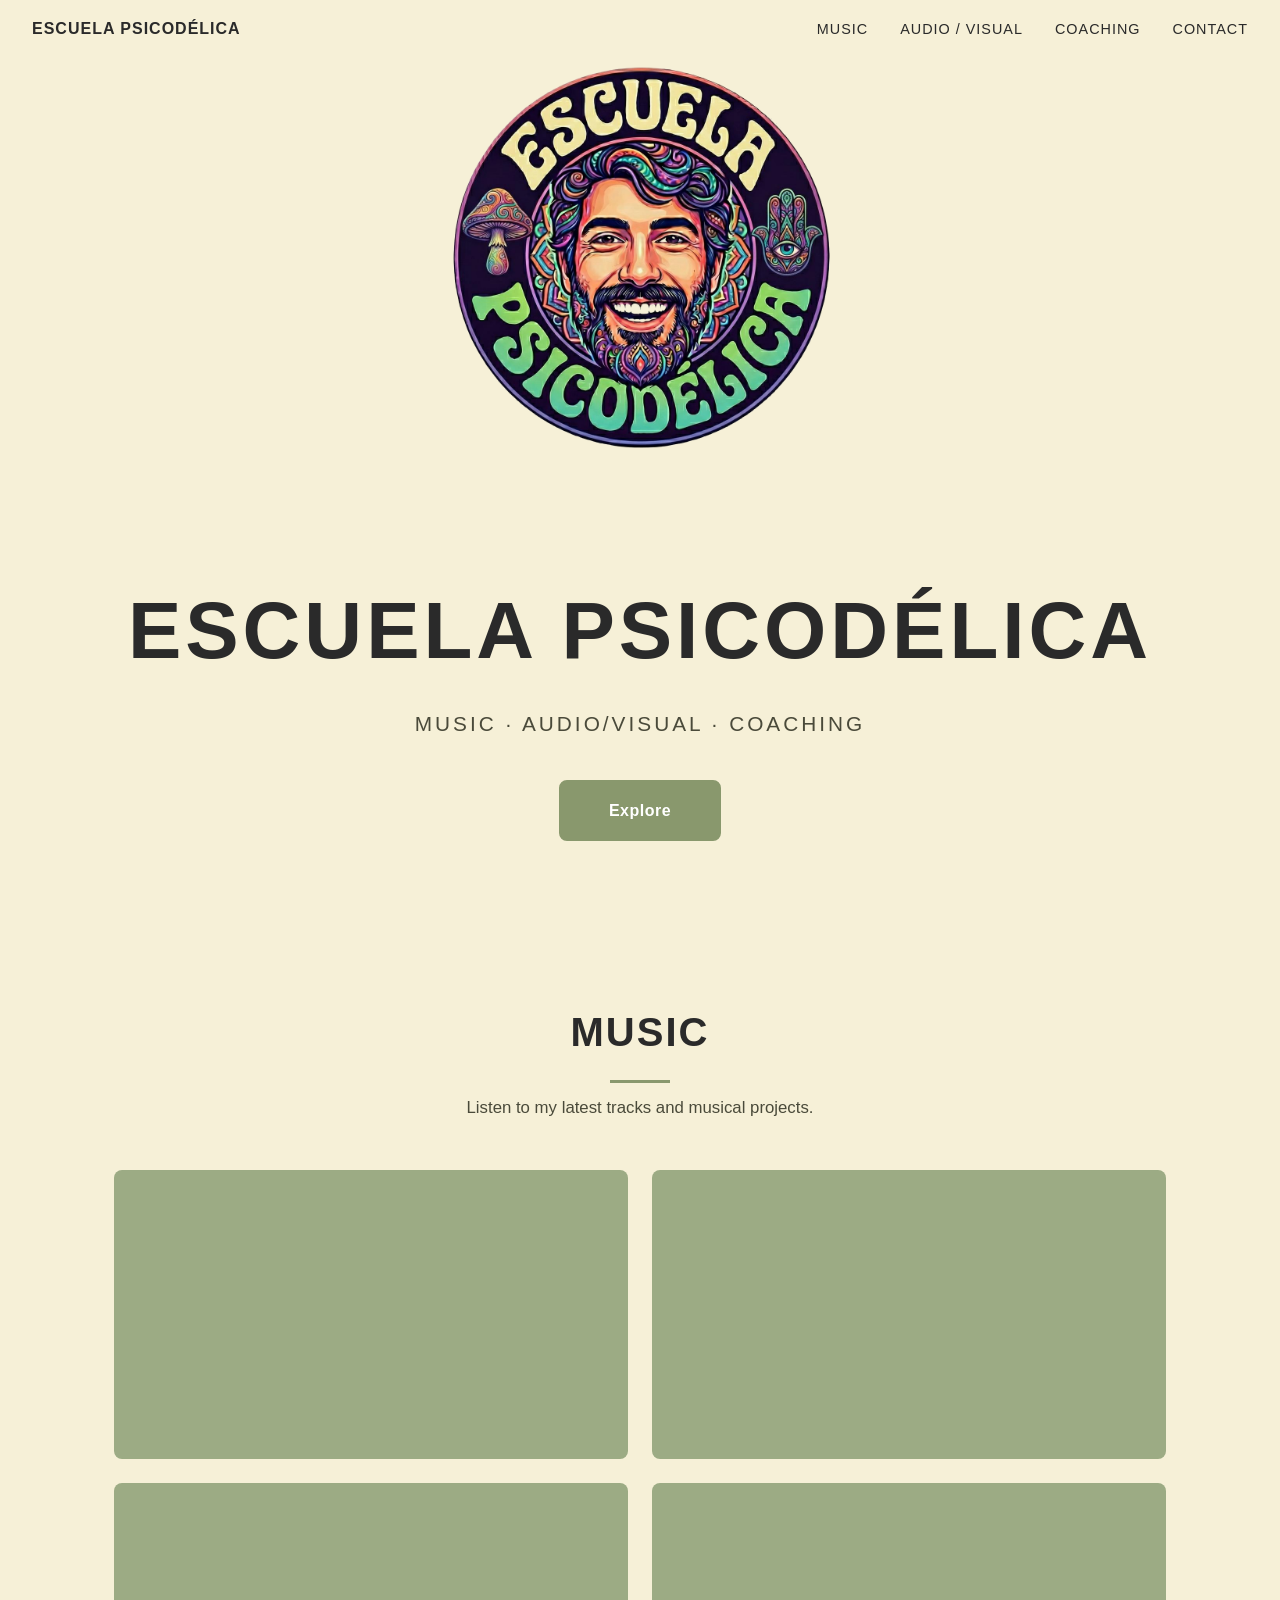
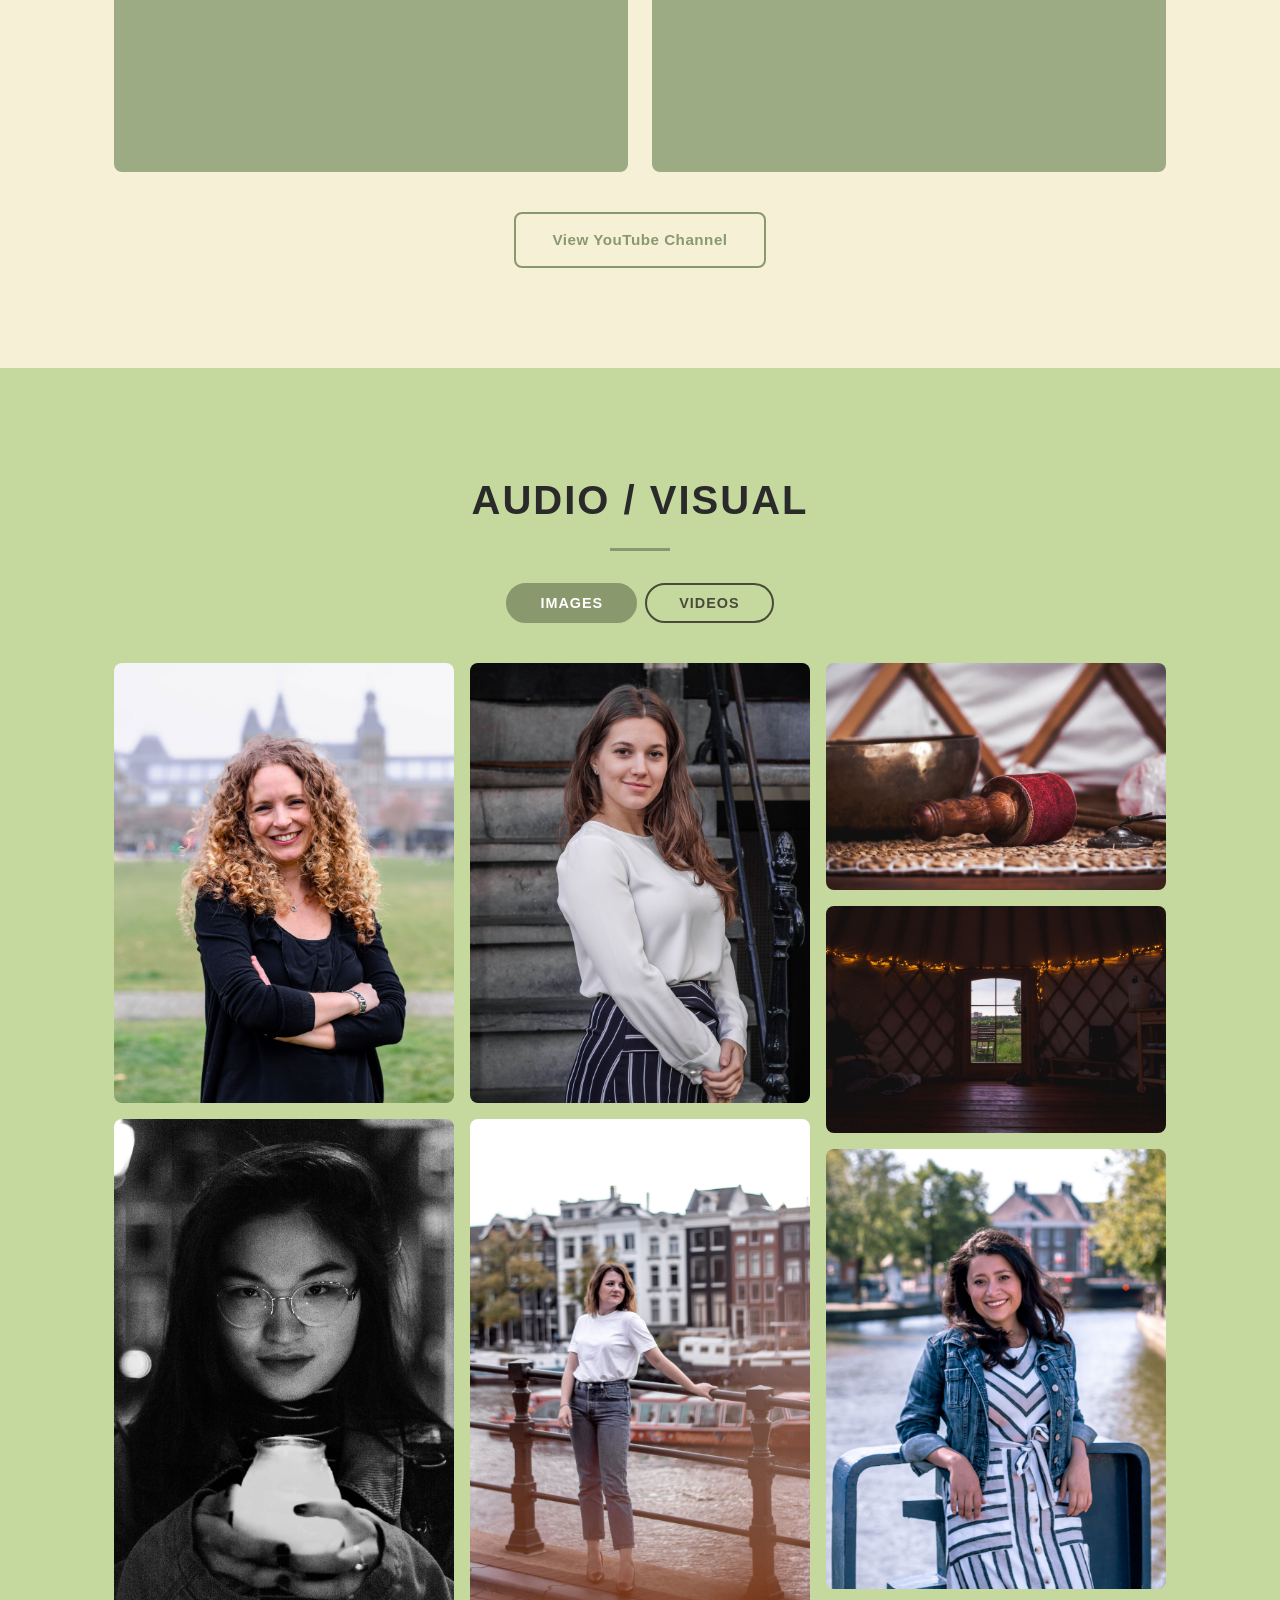
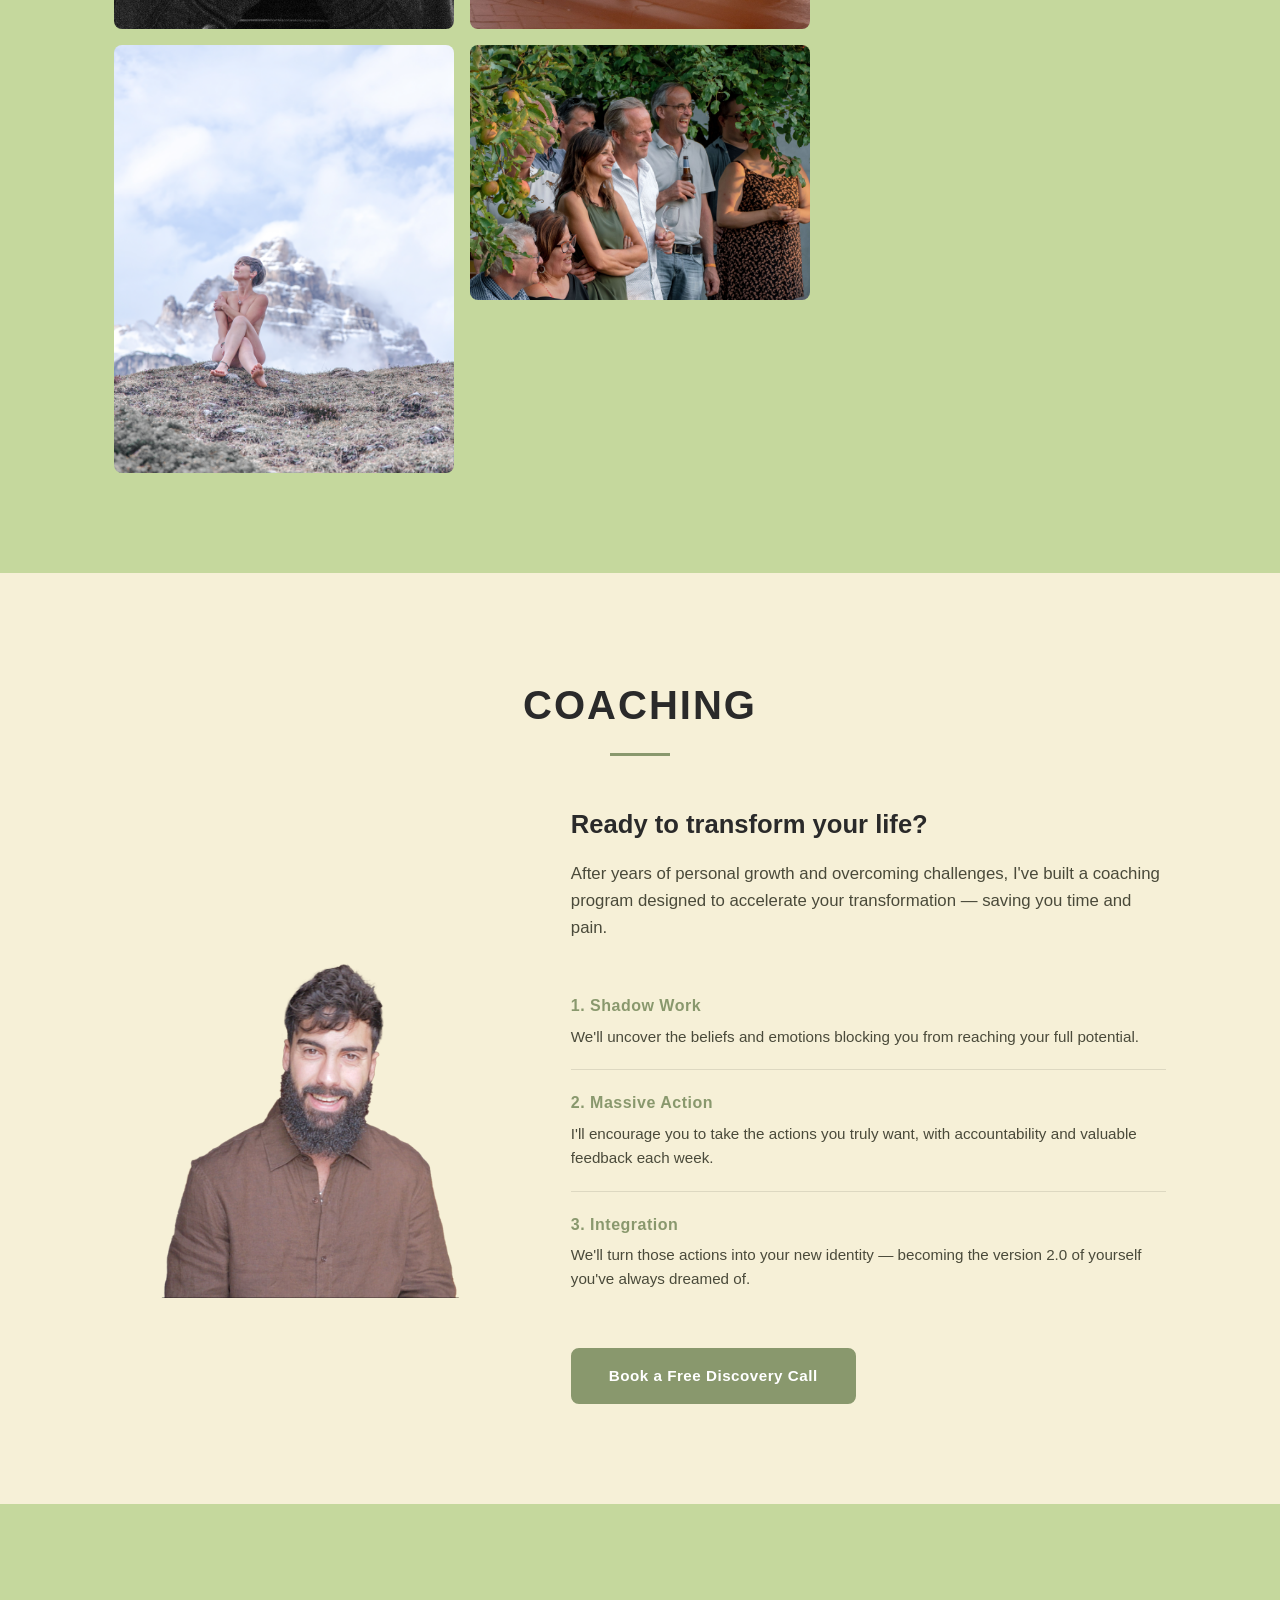
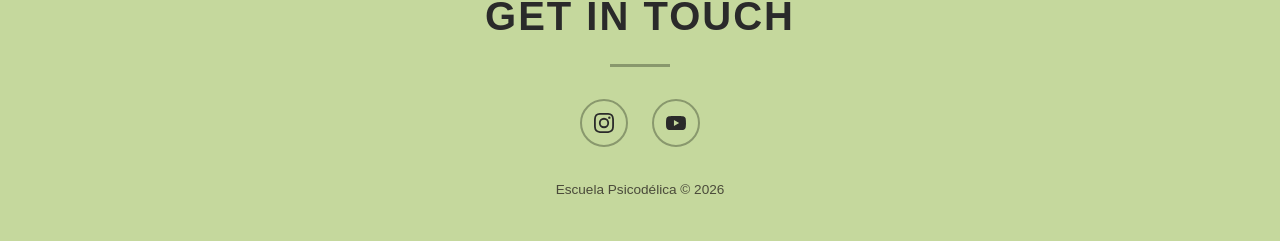
==== index.html @ e04ff1a3 "Update social links to Escuela Psicodélica accounts Co-Authored-By: Claude Opus 4.6 <noreply@anthrop" ====
<!DOCTYPE html>
<html lang="en">
<head>
    <meta charset="UTF-8">
    <meta name="viewport" content="width=device-width, initial-scale=1.0">
    <title>Escuela Psicodélica | Music, Audio/Visual & Coaching</title>
    <meta name="description" content="Escuela Psicodélica — Music, Filmmaking, Visual Arts & Life Coaching.">
    <link rel="stylesheet" href="style.css">
    <link rel="icon" href="assets/images/logo.png" type="image/jpeg">
</head>
<body>

    <!-- NAV -->
    <nav id="navbar">
        <a href="#hero" class="nav-logo">Escuela Psicodélica</a>
        <button class="nav-toggle" aria-label="Toggle menu">
            <span></span><span></span><span></span>
        </button>
        <ul class="nav-links">
            <li><a href="#music">Music</a></li>
            <li><a href="#audiovisual">Audio / Visual</a></li>
            <li><a href="#coaching">Coaching</a></li>
            <li><a href="#contact">Contact</a></li>
        </ul>
    </nav>

    <!-- HERO -->
    <section id="hero">
        <div class="hero-overlay"></div>
        <div class="hero-content">
            <img src="assets/images/logo.png" alt="Escuela Psicodélica logo" class="hero-logo">
            <h1>Escuela Psicodélica</h1>
            <p class="hero-tagline">Music &middot; Audio/Visual &middot; Coaching</p>
            <div class="hero-cta">
                <a href="#music" class="btn">Explore</a>
            </div>
        </div>
    </section>

    <!-- MUSIC -->
    <section id="music">
        <div class="container">
            <h2 class="section-title">Music</h2>
            <p class="section-subtitle">Listen to my latest tracks and musical projects.</p>

            <div class="music-grid">
                <div class="music-card">
                    <div class="video-wrapper">
                        <iframe src="https://www.youtube.com/embed/HMXK5iNsUfk" title="RAK - ANUNNAKI" frameborder="0" allow="accelerometer; autoplay; clipboard-write; encrypted-media; gyroscope; picture-in-picture" allowfullscreen loading="lazy"></iframe>
                    </div>
                </div>
                <div class="music-card">
                    <div class="video-wrapper">
                        <iframe src="https://www.youtube.com/embed/UDehIZLaiy8" title="RAK - 3PLE TEMPO" frameborder="0" allow="accelerometer; autoplay; clipboard-write; encrypted-media; gyroscope; picture-in-picture" allowfullscreen loading="lazy"></iframe>
                    </div>
                </div>
                <div class="music-card">
                    <div class="video-wrapper">
                        <iframe src="https://www.youtube.com/embed/oh_0FNMU9jM" title="RAK - Palacio de Mil Noches" frameborder="0" allow="accelerometer; autoplay; clipboard-write; encrypted-media; gyroscope; picture-in-picture" allowfullscreen loading="lazy"></iframe>
                    </div>
                </div>
                <div class="music-card">
                    <div class="video-wrapper">
                        <iframe src="https://www.youtube.com/embed/Wq5lOxCKh-E" title="RAK - Tortitas de la Abuela" frameborder="0" allow="accelerometer; autoplay; clipboard-write; encrypted-media; gyroscope; picture-in-picture" allowfullscreen loading="lazy"></iframe>
                    </div>
                </div>
            </div>

            <div class="section-cta">
                <a href="https://www.youtube.com/@rakmusicaa" target="_blank" rel="noopener" class="btn btn-outline">View YouTube Channel</a>
            </div>
        </div>
    </section>

    <!-- AUDIO / VISUAL -->
    <section id="audiovisual">
        <div class="container">
            <h2 class="section-title">Audio / Visual</h2>

            <!-- Sub-nav tabs -->
            <div class="av-tabs">
                <button class="av-tab active" data-tab="images">Images</button>
                <button class="av-tab" data-tab="videos">Videos</button>
            </div>

            <!-- IMAGES -->
            <div class="av-panel active" id="panel-images">
                <div class="gallery">
                    <div class="gallery-item"><img src="assets/images/portfolio-1.jpg" alt="Portrait photography" loading="lazy"></div>
                    <div class="gallery-item"><img src="assets/images/portfolio-7.jpg" alt="Portrait photography" loading="lazy"></div>
                    <div class="gallery-item"><img src="assets/images/portfolio-4.png" alt="Fine art photography" loading="lazy"></div>
                    <div class="gallery-item"><img src="assets/images/portfolio-5.jpg" alt="Amsterdam photography" loading="lazy"></div>
                    <div class="gallery-item"><img src="assets/images/portfolio-6.jpg" alt="Portrait photography" loading="lazy"></div>
                    <div class="gallery-item"><img src="assets/images/portfolio-8.jpg" alt="Event photography" loading="lazy"></div>
                    <div class="gallery-item"><img src="assets/images/portfolio-2.jpg" alt="Still life photography" loading="lazy"></div>
                    <div class="gallery-item"><img src="assets/images/portfolio-9.jpg" alt="Amsterdam photography" loading="lazy"></div>
                    <div class="gallery-item"><img src="assets/images/portfolio-3.jpg" alt="Portrait photography" loading="lazy"></div>
                </div>
            </div>

            <!-- VIDEOS -->
            <div class="av-panel" id="panel-videos">
                <div class="video-grid">
                    <div class="video-card">
                        <div class="video-wrapper">
                            <iframe src="https://www.youtube.com/embed/m0kzSTzPfrk" title="Cinematography Showreel" frameborder="0" allow="accelerometer; autoplay; clipboard-write; encrypted-media; gyroscope; picture-in-picture" allowfullscreen loading="lazy"></iframe>
                        </div>
                        <h4>Cinematography Showreel</h4>
                    </div>
                    <div class="video-card">
                        <div class="video-wrapper">
                            <iframe src="https://www.youtube.com/embed/V9xsMtxgI-I" title="Filmmaking Reel 2021" frameborder="0" allow="accelerometer; autoplay; clipboard-write; encrypted-media; gyroscope; picture-in-picture" allowfullscreen loading="lazy"></iframe>
                        </div>
                        <h4>Filmmaking Reel 2021</h4>
                    </div>
                    <div class="video-card">
                        <div class="video-wrapper">
                            <iframe src="https://www.youtube.com/embed/xTo8Jw4Avuc" title="Events Reel" frameborder="0" allow="accelerometer; autoplay; clipboard-write; encrypted-media; gyroscope; picture-in-picture" allowfullscreen loading="lazy"></iframe>
                        </div>
                        <h4>Events Reel</h4>
                    </div>
                    <div class="video-card">
                        <div class="video-wrapper">
                            <iframe src="https://www.youtube.com/embed/sngS9UVLyrc" title="Qué Significa Ser Artista" frameborder="0" allow="accelerometer; autoplay; clipboard-write; encrypted-media; gyroscope; picture-in-picture" allowfullscreen loading="lazy"></iframe>
                        </div>
                        <h4>Qué Significa Ser Artista (?)</h4>
                    </div>
                    <div class="video-card">
                        <div class="video-wrapper">
                            <iframe src="https://www.youtube.com/embed/kTVHwl4VjeA" title="Springs Shortfilm" frameborder="0" allow="accelerometer; autoplay; clipboard-write; encrypted-media; gyroscope; picture-in-picture" allowfullscreen loading="lazy"></iframe>
                        </div>
                        <h4>"Springs" (2015) Shortfilm</h4>
                    </div>
                    <div class="video-card">
                        <div class="video-wrapper">
                            <iframe src="https://www.youtube.com/embed/co0RtvefIW8" title="Teaser Tortura" frameborder="0" allow="accelerometer; autoplay; clipboard-write; encrypted-media; gyroscope; picture-in-picture" allowfullscreen loading="lazy"></iframe>
                        </div>
                        <h4>Teaser "Tortura"</h4>
                    </div>
                    <div class="video-card">
                        <div class="video-wrapper">
                            <iframe src="https://www.youtube.com/embed/TUNiV9GOgxE" title="Autorretrato" frameborder="0" allow="accelerometer; autoplay; clipboard-write; encrypted-media; gyroscope; picture-in-picture" allowfullscreen loading="lazy"></iframe>
                        </div>
                        <h4>Autorretrato</h4>
                    </div>
                    <div class="video-card">
                        <div class="video-wrapper">
                            <iframe src="https://www.youtube.com/embed/YgS37h9mOco" title="Amsterdam TIME LAPSE" frameborder="0" allow="accelerometer; autoplay; clipboard-write; encrypted-media; gyroscope; picture-in-picture" allowfullscreen loading="lazy"></iframe>
                        </div>
                        <h4>Amsterdam TIME LAPSE</h4>
                    </div>
                    <div class="video-card">
                        <div class="video-wrapper">
                            <iframe src="https://www.youtube.com/embed/wbEi5-zbsNs" title="La Casa de Jengibre" frameborder="0" allow="accelerometer; autoplay; clipboard-write; encrypted-media; gyroscope; picture-in-picture" allowfullscreen loading="lazy"></iframe>
                        </div>
                        <h4>La Casa de Jengibre</h4>
                    </div>
                    <div class="video-card">
                        <div class="video-wrapper">
                            <iframe src="https://www.youtube.com/embed/AoPiLg8DZ3A" title="Most beautiful drone videos" frameborder="0" allow="accelerometer; autoplay; clipboard-write; encrypted-media; gyroscope; picture-in-picture" allowfullscreen loading="lazy"></iframe>
                        </div>
                        <h4>Most Beautiful Drone Videos 2015</h4>
                    </div>
                    <div class="video-card">
                        <div class="video-wrapper">
                            <iframe src="https://www.youtube.com/embed/AtMUs6Xh_kk" title="Picture Perfect Match ADVERT" frameborder="0" allow="accelerometer; autoplay; clipboard-write; encrypted-media; gyroscope; picture-in-picture" allowfullscreen loading="lazy"></iframe>
                        </div>
                        <h4>Picture Perfect Match ADVERT</h4>
                    </div>
                    <div class="video-card">
                        <div class="video-wrapper">
                            <iframe src="https://www.youtube.com/embed/tTSTuDCflN8" title="MJ ALKHOORY - Social Media Advert" frameborder="0" allow="accelerometer; autoplay; clipboard-write; encrypted-media; gyroscope; picture-in-picture" allowfullscreen loading="lazy"></iframe>
                        </div>
                        <h4>MJ ALKHOORY - Social Media Advert</h4>
                    </div>
                    <div class="video-card">
                        <div class="video-wrapper">
                            <iframe src="https://www.youtube.com/embed/-Pb9_p6G6YE" title="Interviews Singulart" frameborder="0" allow="accelerometer; autoplay; clipboard-write; encrypted-media; gyroscope; picture-in-picture" allowfullscreen loading="lazy"></iframe>
                        </div>
                        <h4>Interviews Singulart</h4>
                    </div>
                    <div class="video-card">
                        <div class="video-wrapper">
                            <iframe src="https://www.youtube.com/embed/awpRIEVy6LI" title="Receptionist (QUIOZ Interview)" frameborder="0" allow="accelerometer; autoplay; clipboard-write; encrypted-media; gyroscope; picture-in-picture" allowfullscreen loading="lazy"></iframe>
                        </div>
                        <h4>Receptionist (QUIOZ Interview)</h4>
                    </div>
                    <div class="video-card">
                        <div class="video-wrapper">
                            <iframe src="https://www.youtube.com/embed/cgZ5cDhQzZM" title="Youth Global Forum" frameborder="0" allow="accelerometer; autoplay; clipboard-write; encrypted-media; gyroscope; picture-in-picture" allowfullscreen loading="lazy"></iframe>
                        </div>
                        <h4>Youth Global Forum (Ambassadors Program)</h4>
                    </div>
                    <div class="video-card">
                        <div class="video-wrapper">
                            <iframe src="https://www.youtube.com/embed/R1SGpIGUzjw" title="Humans Of Film Festival" frameborder="0" allow="accelerometer; autoplay; clipboard-write; encrypted-media; gyroscope; picture-in-picture" allowfullscreen loading="lazy"></iframe>
                        </div>
                        <h4>Humans Of Film Festival</h4>
                    </div>
                    <div class="video-card">
                        <div class="video-wrapper">
                            <iframe src="https://www.youtube.com/embed/uKjbv8Yfp0s" title="Vuejs Amsterdam 2020" frameborder="0" allow="accelerometer; autoplay; clipboard-write; encrypted-media; gyroscope; picture-in-picture" allowfullscreen loading="lazy"></iframe>
                        </div>
                        <h4>Vuejs Amsterdam 2020</h4>
                    </div>
                    <div class="video-card">
                        <div class="video-wrapper">
                            <iframe src="https://www.youtube.com/embed/9EDq_1v_a2I" title="Techno Meditation" frameborder="0" allow="accelerometer; autoplay; clipboard-write; encrypted-media; gyroscope; picture-in-picture" allowfullscreen loading="lazy"></iframe>
                        </div>
                        <h4>Techno Meditation - Crystal/Minds</h4>
                    </div>
                    <div class="video-card">
                        <div class="video-wrapper">
                            <iframe src="https://www.youtube.com/embed/63rwN-R1YNY" title="Trippsitters Profesionales" frameborder="0" allow="accelerometer; autoplay; clipboard-write; encrypted-media; gyroscope; picture-in-picture" allowfullscreen loading="lazy"></iframe>
                        </div>
                        <h4>Trippsitters Profesionales en Ámsterdam</h4>
                    </div>
                    <div class="video-card">
                        <div class="video-wrapper">
                            <iframe src="https://www.youtube.com/embed/A5sBOs91X84" title="College Radio Interview" frameborder="0" allow="accelerometer; autoplay; clipboard-write; encrypted-media; gyroscope; picture-in-picture" allowfullscreen loading="lazy"></iframe>
                        </div>
                        <h4>College Radio Interview</h4>
                    </div>
                    <div class="video-card">
                        <div class="video-wrapper">
                            <iframe src="https://www.youtube.com/embed/2vQquJypV-g" title="Un hobby" frameborder="0" allow="accelerometer; autoplay; clipboard-write; encrypted-media; gyroscope; picture-in-picture" allowfullscreen loading="lazy"></iframe>
                        </div>
                        <h4>Un Hobby</h4>
                    </div>
                    <div class="video-card">
                        <div class="video-wrapper">
                            <iframe src="https://www.youtube.com/embed/bIXNYzh_uyM" title="haz DINERO como ARTISTA" frameborder="0" allow="accelerometer; autoplay; clipboard-write; encrypted-media; gyroscope; picture-in-picture" allowfullscreen loading="lazy"></iframe>
                        </div>
                        <h4>Haz DINERO como ARTISTA (Freelancer)</h4>
                    </div>
                </div>
            </div>
        </div>
    </section>

    <!-- COACHING -->
    <section id="coaching">
        <div class="container">
            <h2 class="section-title">Coaching</h2>
            <div class="coaching-layout">
                <div class="coaching-image">
                    <img src="assets/images/carlos-portrait.png" alt="Carlos Flores" loading="lazy">
                </div>
                <div class="coaching-content">
                    <h3>Ready to transform your life?</h3>
                    <p>After years of personal growth and overcoming challenges, I've built a coaching program designed to accelerate your transformation — saving you time and pain.</p>

                    <div class="coaching-phases">
                        <div class="phase">
                            <h4>1. Shadow Work</h4>
                            <p>We'll uncover the beliefs and emotions blocking you from reaching your full potential.</p>
                        </div>
                        <div class="phase">
                            <h4>2. Massive Action</h4>
                            <p>I'll encourage you to take the actions you truly want, with accountability and valuable feedback each week.</p>
                        </div>
                        <div class="phase">
                            <h4>3. Integration</h4>
                            <p>We'll turn those actions into your new identity — becoming the version 2.0 of yourself you've always dreamed of.</p>
                        </div>
                    </div>

                    <a href="https://calendly.com/carlosflorescoach/llamadadedescubrimiento" target="_blank" rel="noopener" class="btn">Book a Free Discovery Call</a>
                </div>
            </div>
        </div>
    </section>

    <!-- CONTACT / FOOTER -->
    <footer id="contact">
        <div class="container">
            <h2 class="section-title">Get in Touch</h2>
            <div class="social-links">
                <a href="https://www.instagram.com/escuelapsicodelica/" target="_blank" rel="noopener" aria-label="Instagram">
                    <svg viewBox="0 0 24 24" fill="currentColor"><path d="M12 2.163c3.204 0 3.584.012 4.85.07 3.252.148 4.771 1.691 4.919 4.919.058 1.265.069 1.645.069 4.849 0 3.205-.012 3.584-.069 4.849-.149 3.225-1.664 4.771-4.919 4.919-1.266.058-1.644.07-4.85.07-3.204 0-3.584-.012-4.849-.07-3.26-.149-4.771-1.699-4.919-4.92-.058-1.265-.07-1.644-.07-4.849 0-3.204.013-3.583.07-4.849.149-3.227 1.664-4.771 4.919-4.919 1.266-.057 1.645-.069 4.849-.069zM12 0C8.741 0 8.333.014 7.053.072 2.695.272.273 2.69.073 7.052.014 8.333 0 8.741 0 12c0 3.259.014 3.668.072 4.948.2 4.358 2.618 6.78 6.98 6.98C8.333 23.986 8.741 24 12 24c3.259 0 3.668-.014 4.948-.072 4.354-.2 6.782-2.618 6.979-6.98.059-1.28.073-1.689.073-4.948 0-3.259-.014-3.667-.072-4.947-.196-4.354-2.617-6.78-6.979-6.98C15.668.014 15.259 0 12 0zm0 5.838a6.162 6.162 0 100 12.324 6.162 6.162 0 000-12.324zM12 16a4 4 0 110-8 4 4 0 010 8zm6.406-11.845a1.44 1.44 0 100 2.881 1.44 1.44 0 000-2.881z"/></svg>
                </a>
                <a href="https://www.youtube.com/@escuelapsicodelica/featured" target="_blank" rel="noopener" aria-label="YouTube">
                    <svg viewBox="0 0 24 24" fill="currentColor"><path d="M23.498 6.186a3.016 3.016 0 00-2.122-2.136C19.505 3.545 12 3.545 12 3.545s-7.505 0-9.377.505A3.017 3.017 0 00.502 6.186C0 8.07 0 12 0 12s0 3.93.502 5.814a3.016 3.016 0 002.122 2.136c1.871.505 9.376.505 9.376.505s7.505 0 9.377-.505a3.015 3.015 0 002.122-2.136C24 15.93 24 12 24 12s0-3.93-.502-5.814zM9.545 15.568V8.432L15.818 12l-6.273 3.568z"/></svg>
                </a>
            </div>
            <p class="footer-text">Escuela Psicodélica &copy; 2026</p>
        </div>
    </footer>

    <!-- LIGHTBOX -->
    <div class="lightbox" id="lightbox">
        <button class="lightbox-close" aria-label="Close">&times;</button>
        <button class="lightbox-prev" aria-label="Previous">&lsaquo;</button>
        <button class="lightbox-next" aria-label="Next">&rsaquo;</button>
        <img src="" alt="" class="lightbox-img">
    </div>

    <script src="script.js"></script>
</body>
</html>
---- style.css ----
/* ===== RESET & BASE ===== */
*, *::before, *::after { margin: 0; padding: 0; box-sizing: border-box; }

:root {
    --bg: #F6F0D7;
    --bg-light: #C5D89D;
    --bg-card: #9CAB84;
    --text: #2a2a2a;
    --text-muted: #4a4a3a;
    --accent: #89986D;
    --accent-hover: #6e7d56;
    --radius: 8px;
    --transition: 0.3s ease;
}

html { scroll-behavior: smooth; }

body {
    font-family: -apple-system, BlinkMacSystemFont, 'Segoe UI', Roboto, sans-serif;
    background: var(--bg);
    color: var(--text);
    line-height: 1.6;
    overflow-x: hidden;
}

.container {
    max-width: 1100px;
    margin: 0 auto;
    padding: 0 24px;
}

img { max-width: 100%; height: auto; display: block; }

a { color: var(--accent); text-decoration: none; transition: color var(--transition); }
a:hover { color: var(--accent-hover); }

/* ===== BUTTONS ===== */
.btn {
    display: inline-block;
    padding: 14px 36px;
    background: var(--accent);
    color: #fff;
    font-weight: 600;
    font-size: 0.95rem;
    border-radius: var(--radius);
    letter-spacing: 0.5px;
    transition: background var(--transition), transform var(--transition);
    border: 2px solid var(--accent);
}
.btn:hover {
    background: var(--accent-hover);
    color: #fff;
    transform: translateY(-2px);
}
.btn-outline {
    background: transparent;
    color: var(--accent);
}
.btn-outline:hover {
    background: var(--accent);
    color: #fff;
}

/* ===== NAV ===== */
#navbar {
    position: fixed;
    top: 0;
    left: 0;
    right: 0;
    z-index: 1000;
    display: flex;
    align-items: center;
    justify-content: space-between;
    padding: 16px 32px;
    background: transparent;
    transition: background var(--transition), box-shadow var(--transition);
}
#navbar.scrolled {
    background: rgba(246, 240, 215, 0.95);
    box-shadow: 0 2px 20px rgba(0,0,0,0.1);
    backdrop-filter: blur(10px);
}

.nav-logo {
    font-weight: 700;
    font-size: 1rem;
    letter-spacing: 1px;
    color: var(--text);
    text-transform: uppercase;
}
.nav-logo:hover { color: var(--accent); }

.hero-logo {
    width: 500px;
    height: auto;
    margin: 0 auto 8px;
}

.nav-links {
    list-style: none;
    display: flex;
    gap: 32px;
}
.nav-links a {
    color: var(--text);
    font-size: 0.9rem;
    font-weight: 500;
    letter-spacing: 1px;
    text-transform: uppercase;
    position: relative;
}
.nav-links a::after {
    content: '';
    position: absolute;
    bottom: -4px;
    left: 0;
    width: 0;
    height: 2px;
    background: var(--accent);
    transition: width var(--transition);
}
.nav-links a:hover::after,
.nav-links a.active::after { width: 100%; }
.nav-links a:hover { color: var(--text); }

.nav-toggle {
    display: none;
    flex-direction: column;
    gap: 5px;
    background: none;
    border: none;
    cursor: pointer;
    padding: 4px;
}
.nav-toggle span {
    width: 24px;
    height: 2px;
    background: var(--accent);
    transition: var(--transition);
}

/* ===== HERO ===== */
#hero {
    position: relative;
    height: 100vh;
    display: flex;
    align-items: center;
    justify-content: center;
    text-align: center;
    background: var(--bg);
}
.hero-overlay {
    display: none;
}
.hero-content {
    position: relative;
    z-index: 1;
}
.hero-content h1 {
    font-size: clamp(2.5rem, 8vw, 5rem);
    font-weight: 700;
    letter-spacing: 4px;
    text-transform: uppercase;
    margin-bottom: 12px;
    color: var(--text);
}
.hero-tagline {
    font-size: clamp(1rem, 2.5vw, 1.3rem);
    color: var(--text-muted);
    letter-spacing: 3px;
    text-transform: uppercase;
    margin-bottom: 40px;
}
.hero-cta .btn { font-size: 1rem; padding: 16px 48px; }

/* ===== SECTIONS ===== */
section {
    padding: 100px 0;
}
section:nth-child(even) {
    background: var(--bg-light);
}

.section-title {
    text-align: center;
    font-size: clamp(1.8rem, 4vw, 2.5rem);
    font-weight: 700;
    letter-spacing: 2px;
    text-transform: uppercase;
    margin-bottom: 12px;
}
.section-title::after {
    content: '';
    display: block;
    width: 60px;
    height: 3px;
    background: var(--accent);
    margin: 16px auto 0;
}
.section-subtitle {
    text-align: center;
    color: var(--text-muted);
    font-size: 1.05rem;
    margin-bottom: 48px;
    max-width: 500px;
    margin-left: auto;
    margin-right: auto;
}
.section-cta {
    text-align: center;
    margin-top: 40px;
}

/* ===== MUSIC ===== */
.music-grid {
    display: grid;
    grid-template-columns: repeat(2, 1fr);
    gap: 24px;
}
.music-card {
    border-radius: var(--radius);
    overflow: hidden;
    background: var(--bg-card);
}

/* ===== VIDEO WRAPPER (16:9) ===== */
.video-wrapper {
    position: relative;
    padding-bottom: 56.25%;
    height: 0;
}
.video-wrapper iframe {
    position: absolute;
    top: 0;
    left: 0;
    width: 100%;
    height: 100%;
    border: none;
}

/* ===== AUDIO/VISUAL TABS ===== */
.av-tabs {
    display: flex;
    justify-content: center;
    gap: 8px;
    margin: 32px 0 40px;
}
.av-tab {
    padding: 10px 32px;
    background: transparent;
    border: 2px solid var(--text-muted);
    color: var(--text-muted);
    font-size: 0.9rem;
    font-weight: 600;
    letter-spacing: 1px;
    text-transform: uppercase;
    border-radius: 50px;
    cursor: pointer;
    transition: all var(--transition);
}
.av-tab:hover {
    border-color: var(--accent);
    color: var(--accent);
}
.av-tab.active {
    background: var(--accent);
    border-color: var(--accent);
    color: #fff;
}

.av-panel { display: none; }
.av-panel.active { display: block; }

/* ===== GALLERY ===== */
.gallery {
    columns: 3;
    column-gap: 16px;
}
.gallery-item {
    break-inside: avoid;
    margin-bottom: 16px;
    border-radius: var(--radius);
    overflow: hidden;
    cursor: pointer;
    position: relative;
}
.gallery-item img {
    width: 100%;
    transition: transform 0.4s ease;
}
.gallery-item::after {
    content: '';
    position: absolute;
    inset: 0;
    background: rgba(0,0,0,0);
    transition: background 0.3s ease;
}
.gallery-item:hover img { transform: scale(1.05); }
.gallery-item:hover::after { background: rgba(0,0,0,0.15); }

/* ===== VIDEO GRID ===== */
.video-grid {
    display: grid;
    grid-template-columns: repeat(2, 1fr);
    gap: 24px;
}
.video-card {
    background: var(--bg-card);
    border-radius: var(--radius);
    overflow: hidden;
}
.video-card h4 {
    padding: 16px;
    font-size: 0.95rem;
    letter-spacing: 0.5px;
}

/* ===== COACHING ===== */
#coaching {
    background: var(--bg);
}
.coaching-layout {
    display: grid;
    grid-template-columns: 1fr 1.5fr;
    gap: 60px;
    align-items: center;
    margin-top: 48px;
}
.coaching-image img {
    border-radius: var(--radius);
    max-width: 360px;
    margin: 0 auto;
}
.coaching-content h3 {
    font-size: 1.6rem;
    margin-bottom: 16px;
}
.coaching-content > p {
    color: var(--text-muted);
    margin-bottom: 32px;
    font-size: 1.05rem;
}
.coaching-phases {
    margin-bottom: 36px;
}
.phase {
    padding: 20px 0;
    border-bottom: 1px solid rgba(0,0,0,0.1);
}
.phase:last-child { border-bottom: none; }
.phase h4 {
    color: var(--accent);
    font-size: 1rem;
    margin-bottom: 6px;
    letter-spacing: 0.5px;
}
.phase p {
    color: var(--text-muted);
    font-size: 0.95rem;
}

/* ===== FOOTER ===== */
footer {
    padding: 80px 0 40px;
    background: var(--bg-light);
    text-align: center;
}
footer .section-title { margin-bottom: 32px; }

.social-links {
    display: flex;
    justify-content: center;
    gap: 24px;
    margin-bottom: 32px;
}
.social-links a {
    display: flex;
    align-items: center;
    justify-content: center;
    width: 48px;
    height: 48px;
    border: 2px solid var(--accent);
    border-radius: 50%;
    color: var(--text);
    transition: all var(--transition);
}
.social-links a:hover {
    border-color: var(--accent);
    color: var(--accent);
    transform: translateY(-3px);
}
.social-links svg { width: 20px; height: 20px; }

.footer-text {
    color: var(--text-muted);
    font-size: 0.85rem;
}

/* ===== LIGHTBOX ===== */
.lightbox {
    display: none;
    position: fixed;
    inset: 0;
    z-index: 2000;
    background: rgba(0, 0, 0, 0.92);
    align-items: center;
    justify-content: center;
    backdrop-filter: blur(8px);
}
.lightbox.active { display: flex; }
.lightbox-img {
    max-width: 90vw;
    max-height: 90vh;
    border-radius: var(--radius);
    object-fit: contain;
}
.lightbox-close,
.lightbox-prev,
.lightbox-next {
    position: absolute;
    background: none;
    border: none;
    color: var(--text);
    font-size: 2.5rem;
    cursor: pointer;
    padding: 16px;
    transition: color var(--transition);
    line-height: 1;
}
.lightbox-close:hover,
.lightbox-prev:hover,
.lightbox-next:hover { color: var(--accent); }
.lightbox-close { top: 16px; right: 24px; font-size: 3rem; }
.lightbox-prev { left: 16px; top: 50%; transform: translateY(-50%); font-size: 3.5rem; }
.lightbox-next { right: 16px; top: 50%; transform: translateY(-50%); font-size: 3.5rem; }

/* ===== ANIMATIONS ===== */
.fade-in {
    opacity: 0;
    transform: translateY(30px);
    transition: opacity 0.6s ease, transform 0.6s ease;
}
.fade-in.visible {
    opacity: 1;
    transform: translateY(0);
}

/* ===== RESPONSIVE ===== */
@media (max-width: 768px) {
    .nav-toggle { display: flex; }
    .nav-links {
        position: fixed;
        top: 0;
        right: -100%;
        width: 260px;
        height: 100vh;
        background: var(--bg);
        flex-direction: column;
        padding: 80px 32px 32px;
        gap: 24px;
        transition: right var(--transition);
        box-shadow: -4px 0 30px rgba(0,0,0,0.15);
    }
    .nav-links.open { right: 0; }

    .music-grid { grid-template-columns: 1fr; }
    .video-grid { grid-template-columns: 1fr; }

    .gallery { columns: 2; }

    .coaching-layout {
        grid-template-columns: 1fr;
        gap: 32px;
        text-align: center;
    }
    .coaching-image img { max-width: 250px; }
    .coaching-content { text-align: left; }
}

@media (max-width: 480px) {
    .gallery { columns: 1; }
    #navbar { padding: 12px 20px; }
    section { padding: 64px 0; }
}
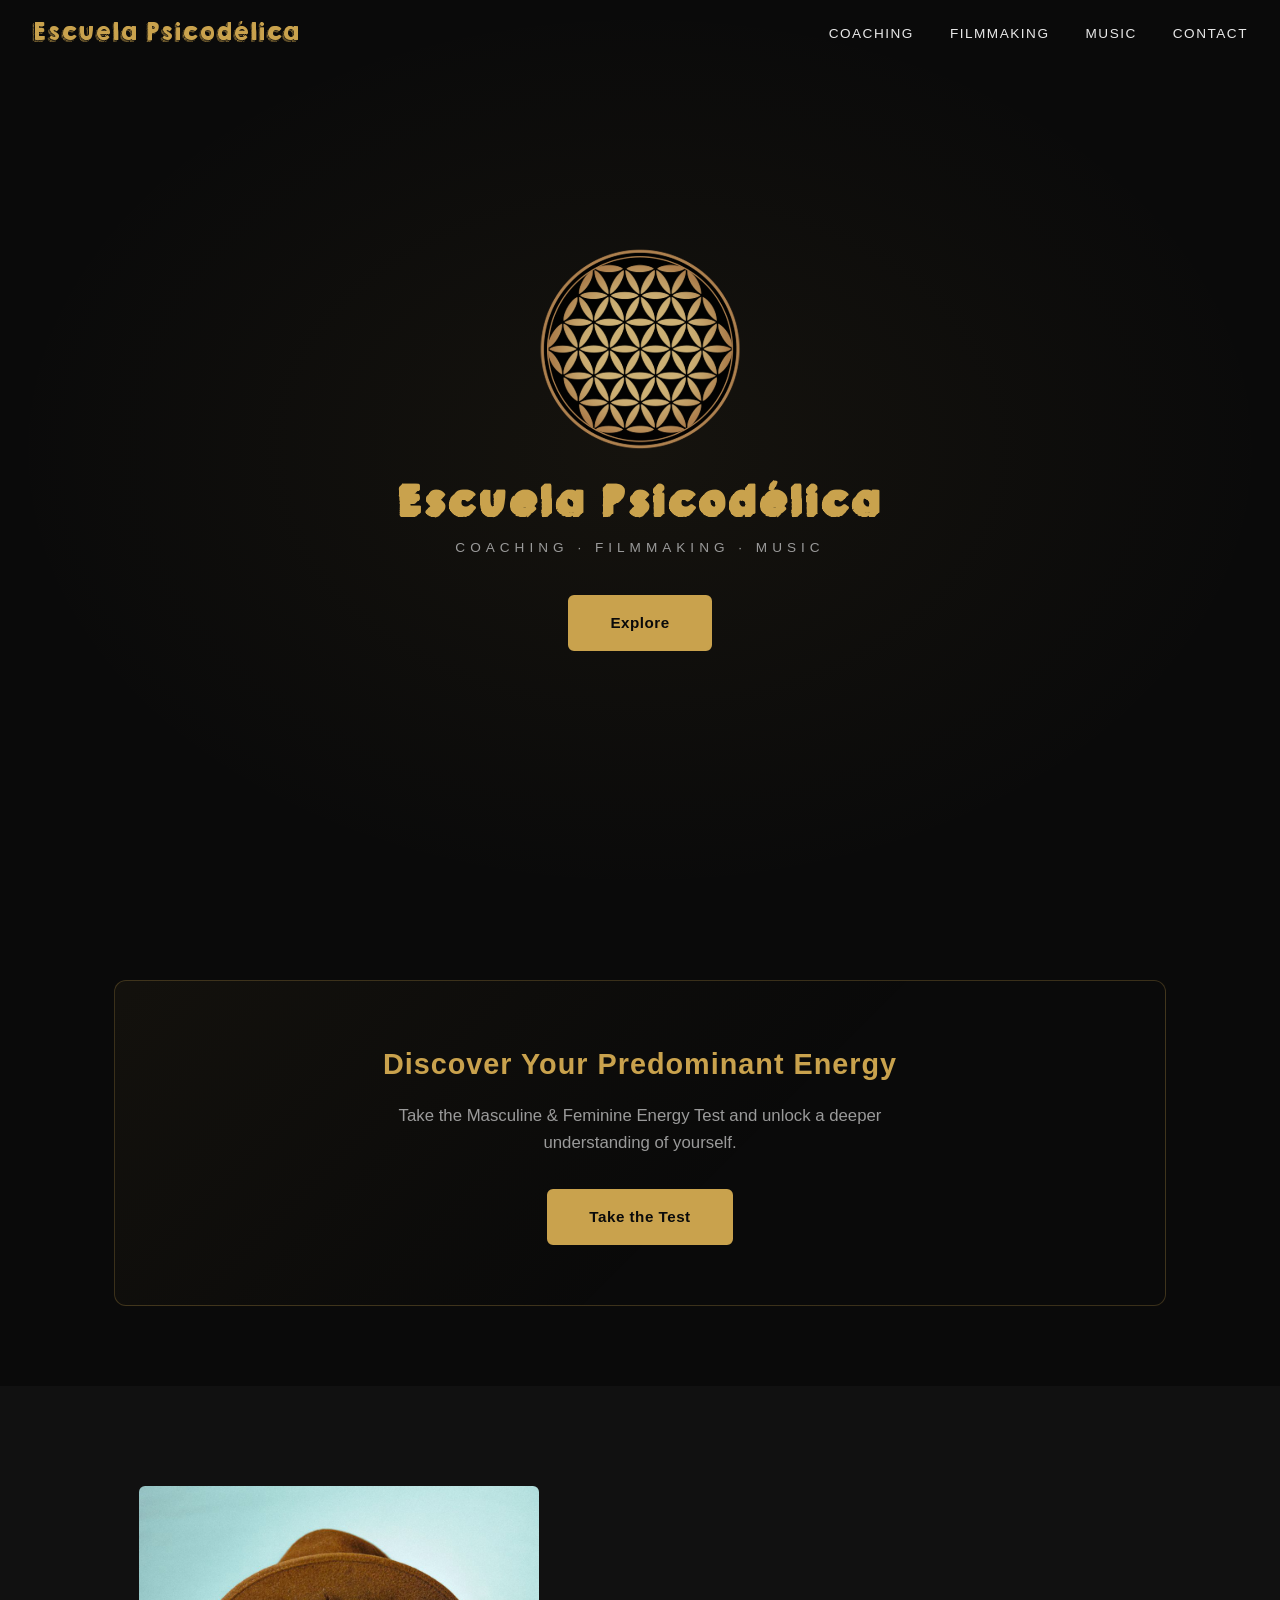
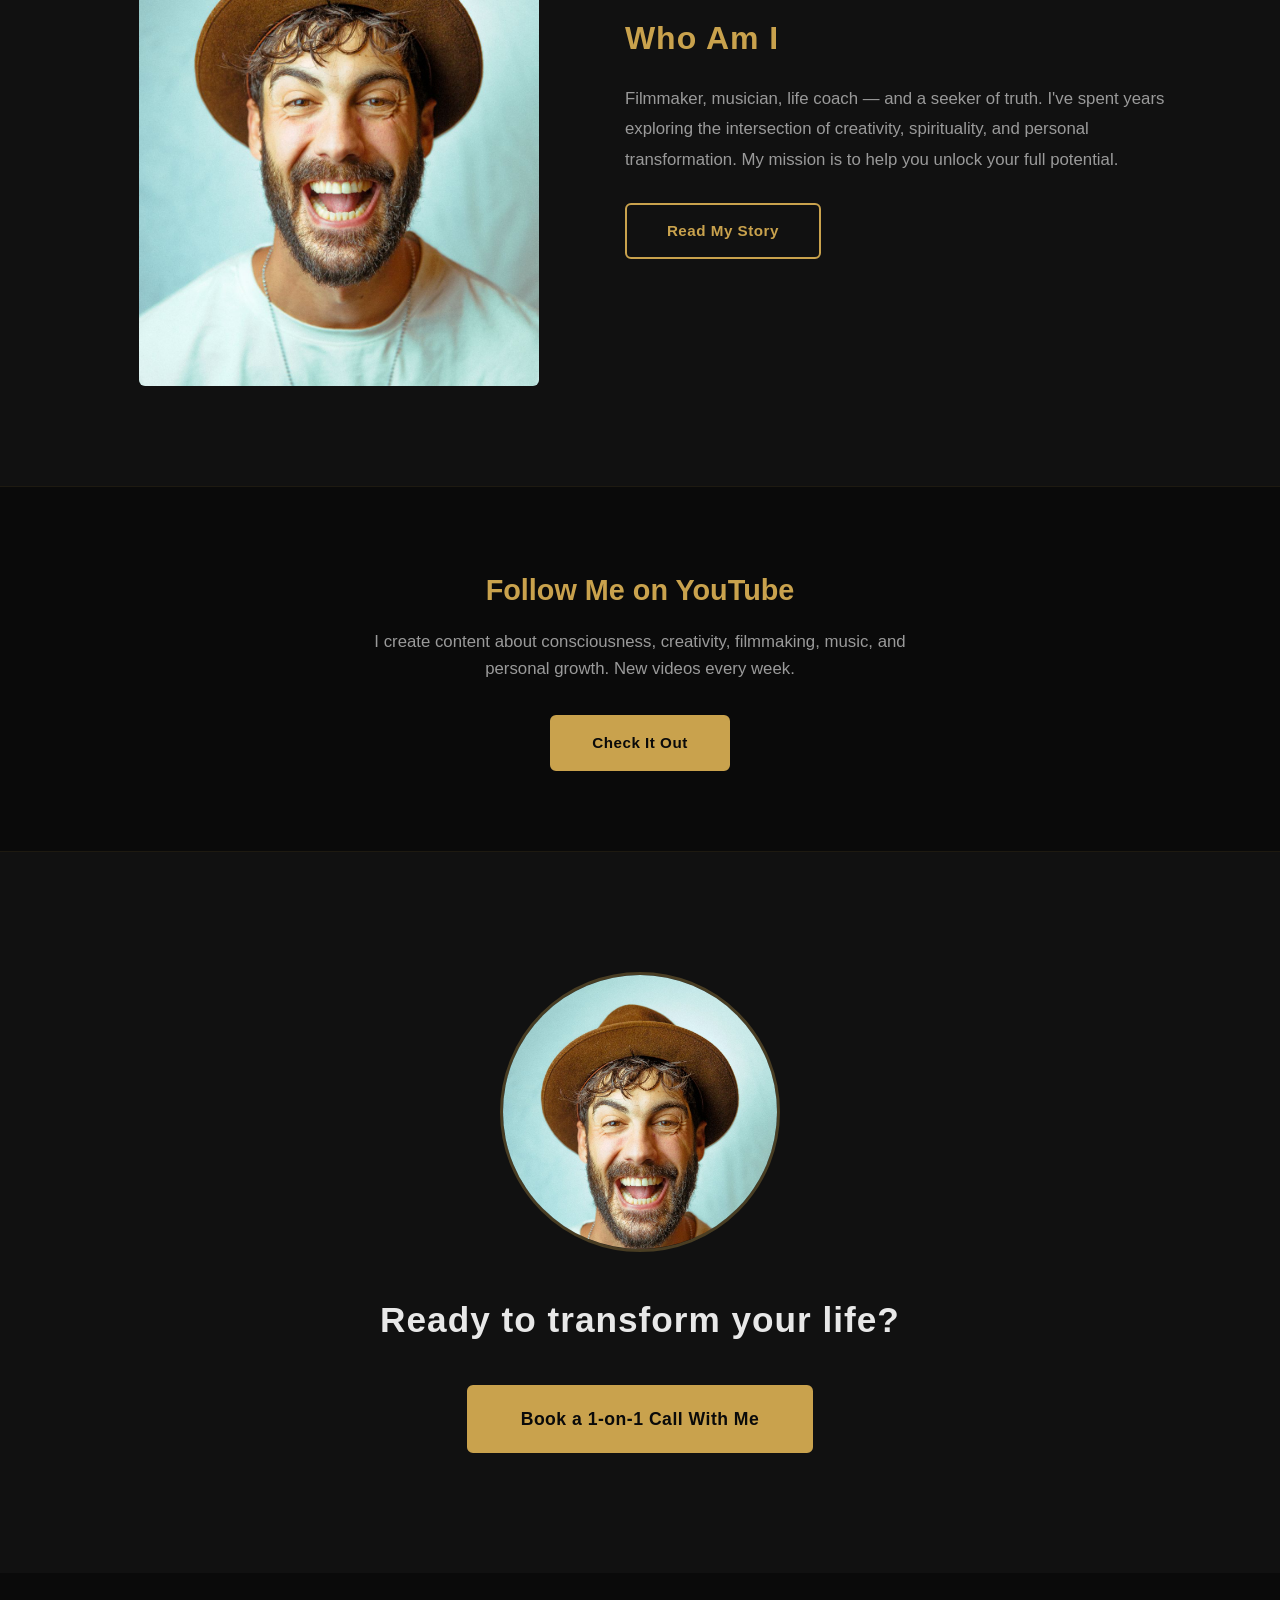
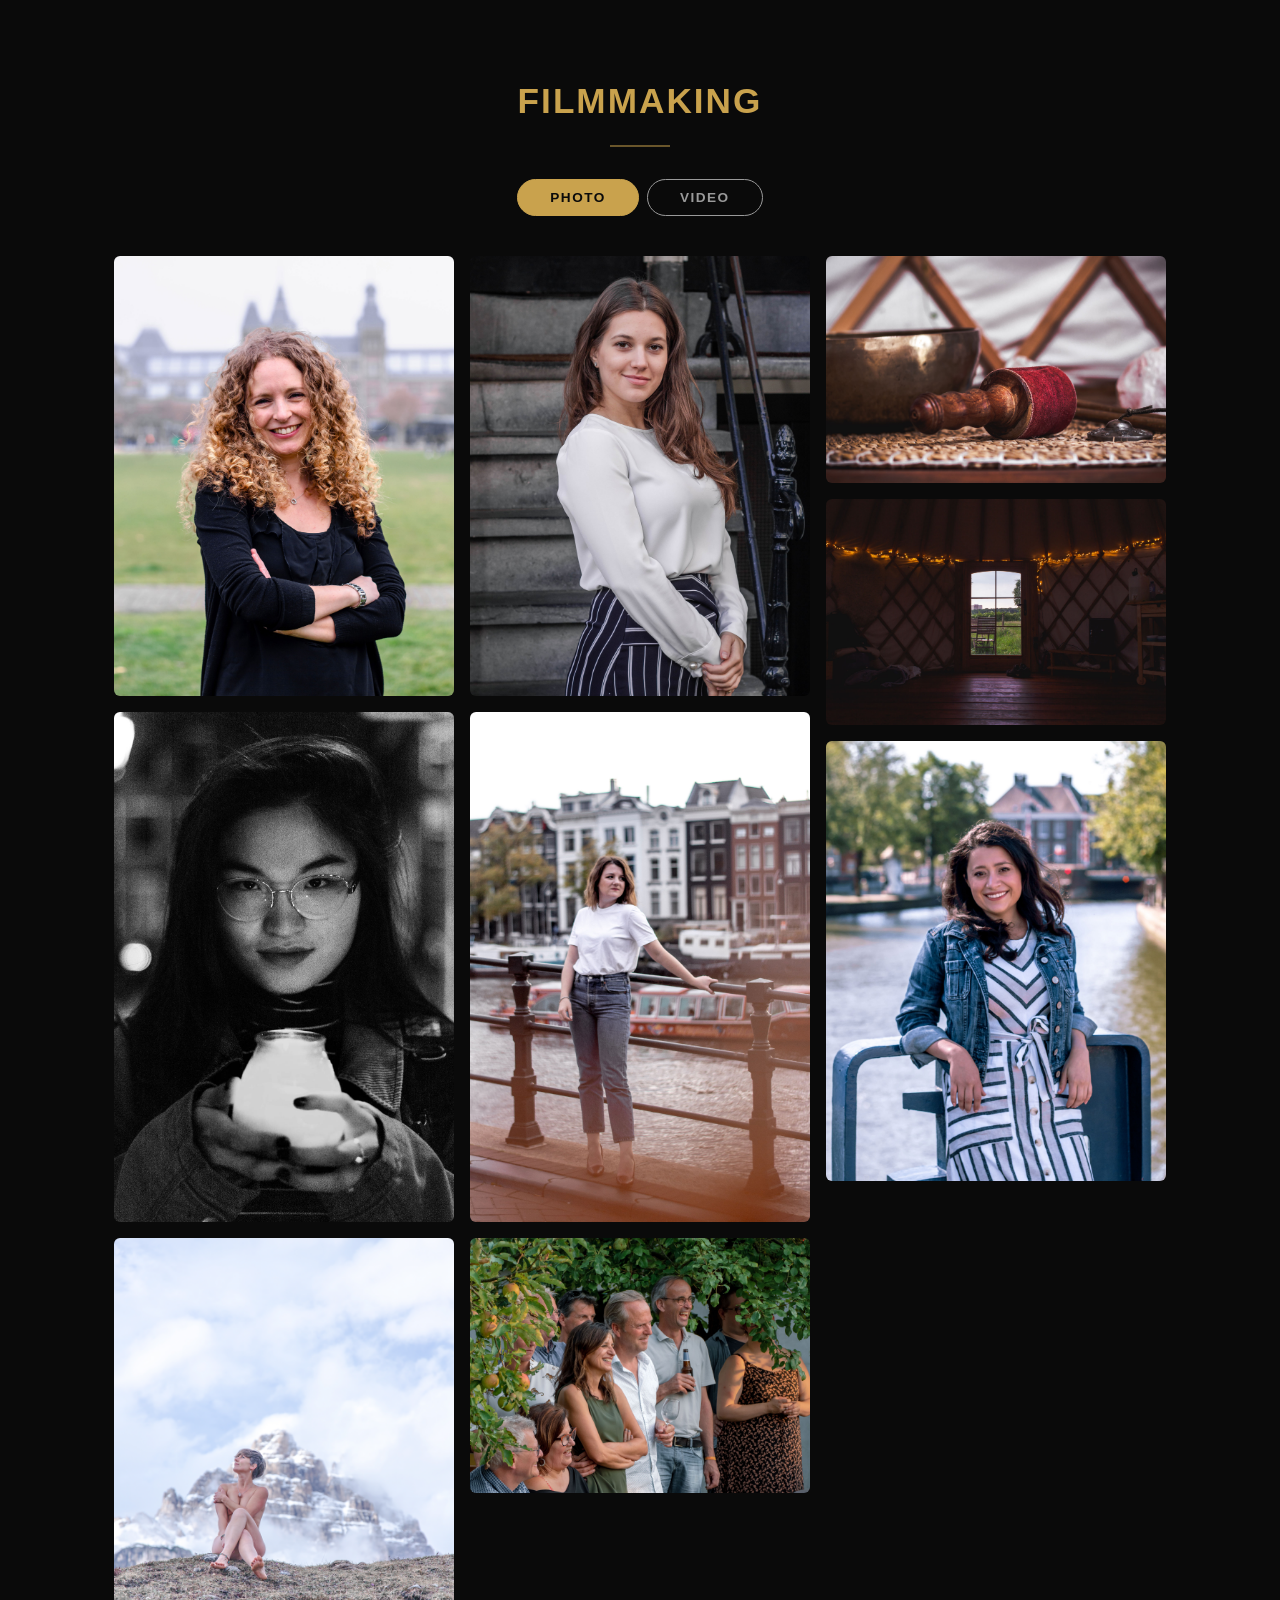
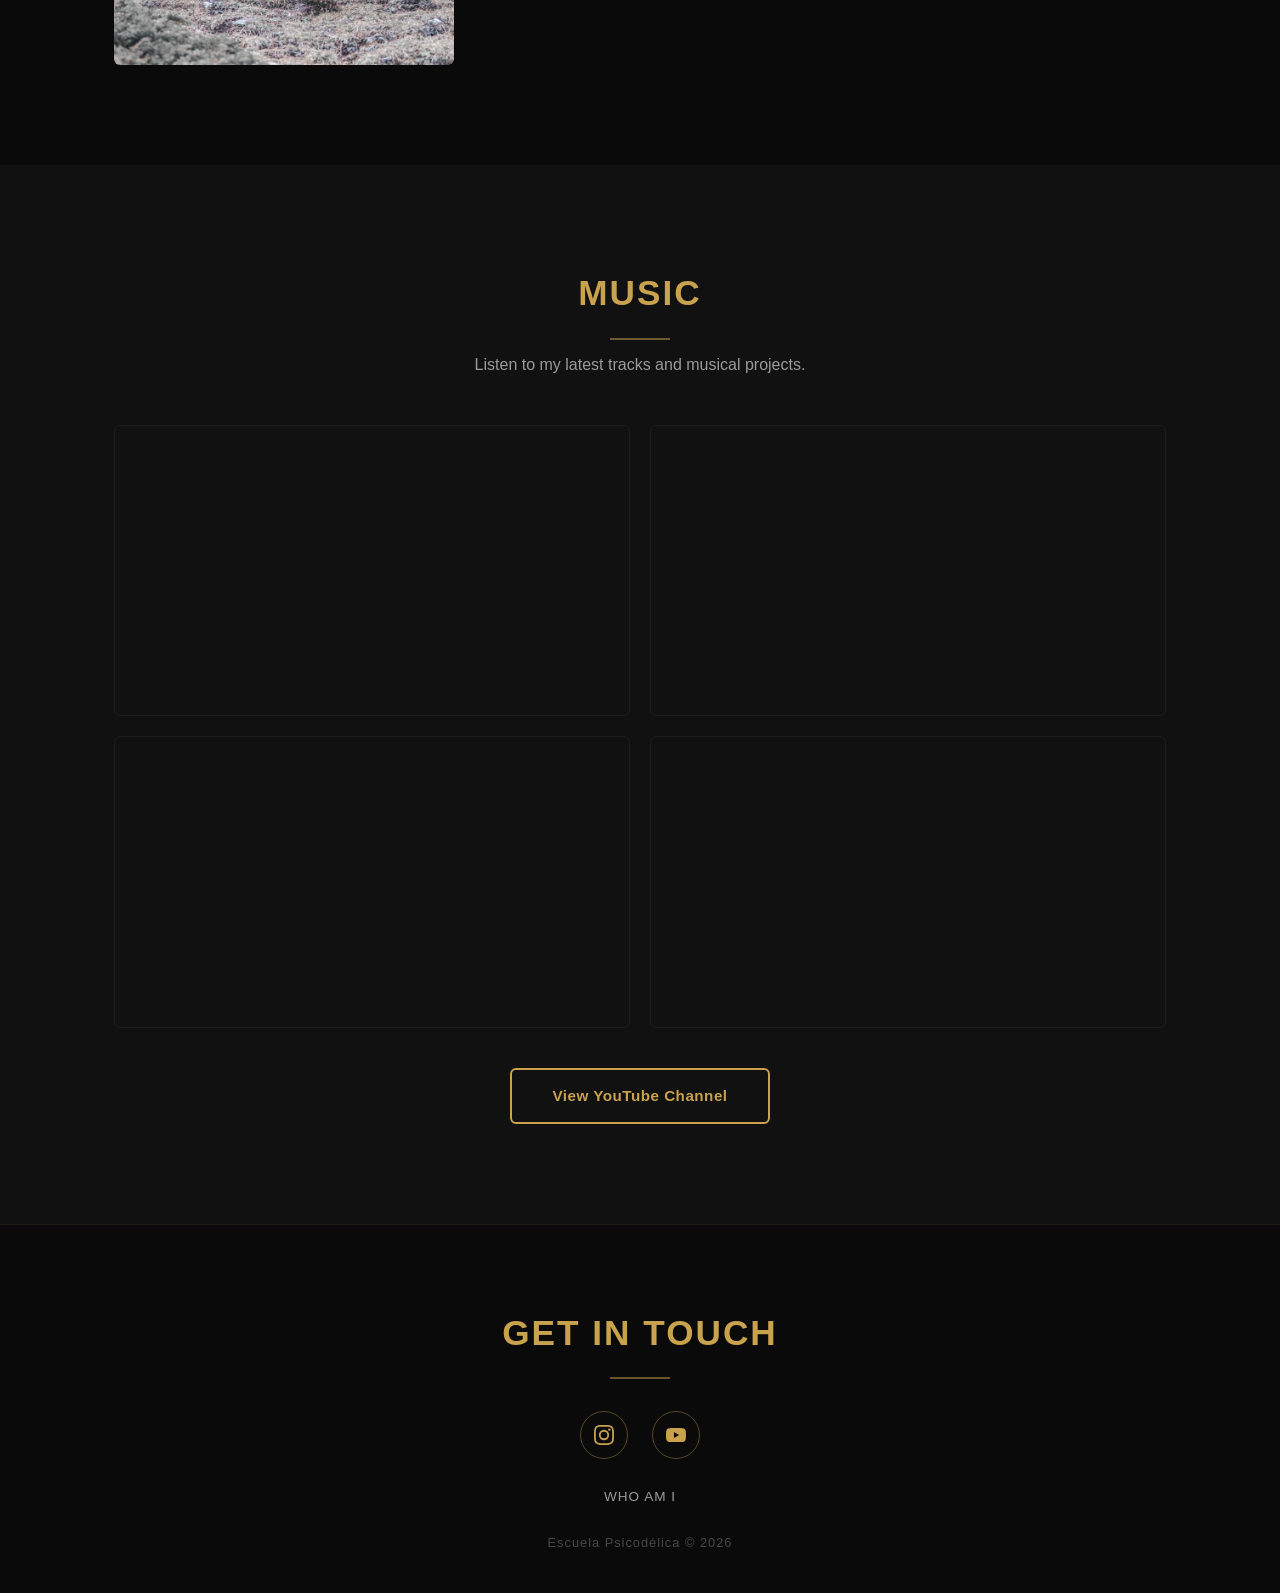
==== commit 777b5915: "Full site redesign: dark/gold theme, new pages & energy test - Dark black background with gold accen" ====
--- a/index.html
+++ b/index.html
@@ -3,10 +3,10 @@
 <head>
     <meta charset="UTF-8">
     <meta name="viewport" content="width=device-width, initial-scale=1.0">
-    <title>Escuela Psicodélica | Music, Audio/Visual & Coaching</title>
-    <meta name="description" content="Escuela Psicodélica — Music, Filmmaking, Visual Arts & Life Coaching.">
+    <title>Escuela Psicodélica | Coaching, Filmmaking & Music</title>
+    <meta name="description" content="Escuela Psicodélica — Life Coaching, Filmmaking & Music by Carlos Flores.">
     <link rel="stylesheet" href="style.css">
-    <link rel="icon" href="assets/images/logo.png" type="image/jpeg">
+    <link rel="icon" href="assets/images/flower-of-life.png" type="image/png">
 </head>
 <body>
 
@@ -17,74 +17,83 @@
             <span></span><span></span><span></span>
         </button>
         <ul class="nav-links">
+            <li><a href="#coaching">Coaching</a></li>
+            <li><a href="#filmmaking">Filmmaking</a></li>
             <li><a href="#music">Music</a></li>
-            <li><a href="#audiovisual">Audio / Visual</a></li>
-            <li><a href="#coaching">Coaching</a></li>
             <li><a href="#contact">Contact</a></li>
         </ul>
     </nav>
 
     <!-- HERO -->
     <section id="hero">
-        <div class="hero-overlay"></div>
         <div class="hero-content">
-            <img src="assets/images/logo.png" alt="Escuela Psicodélica logo" class="hero-logo">
-            <h1>Escuela Psicodélica</h1>
-            <p class="hero-tagline">Music &middot; Audio/Visual &middot; Coaching</p>
-            <div class="hero-cta">
-                <a href="#music" class="btn">Explore</a>
-            </div>
-        </div>
-    </section>
-
-    <!-- MUSIC -->
-    <section id="music">
-        <div class="container">
-            <h2 class="section-title">Music</h2>
-            <p class="section-subtitle">Listen to my latest tracks and musical projects.</p>
-
-            <div class="music-grid">
-                <div class="music-card">
-                    <div class="video-wrapper">
-                        <iframe src="https://www.youtube.com/embed/HMXK5iNsUfk" title="RAK - ANUNNAKI" frameborder="0" allow="accelerometer; autoplay; clipboard-write; encrypted-media; gyroscope; picture-in-picture" allowfullscreen loading="lazy"></iframe>
-                    </div>
-                </div>
-                <div class="music-card">
-                    <div class="video-wrapper">
-                        <iframe src="https://www.youtube.com/embed/UDehIZLaiy8" title="RAK - 3PLE TEMPO" frameborder="0" allow="accelerometer; autoplay; clipboard-write; encrypted-media; gyroscope; picture-in-picture" allowfullscreen loading="lazy"></iframe>
-                    </div>
-                </div>
-                <div class="music-card">
-                    <div class="video-wrapper">
-                        <iframe src="https://www.youtube.com/embed/oh_0FNMU9jM" title="RAK - Palacio de Mil Noches" frameborder="0" allow="accelerometer; autoplay; clipboard-write; encrypted-media; gyroscope; picture-in-picture" allowfullscreen loading="lazy"></iframe>
-                    </div>
-                </div>
-                <div class="music-card">
-                    <div class="video-wrapper">
-                        <iframe src="https://www.youtube.com/embed/Wq5lOxCKh-E" title="RAK - Tortitas de la Abuela" frameborder="0" allow="accelerometer; autoplay; clipboard-write; encrypted-media; gyroscope; picture-in-picture" allowfullscreen loading="lazy"></iframe>
-                    </div>
-                </div>
-            </div>
-
-            <div class="section-cta">
-                <a href="https://www.youtube.com/@rakmusicaa" target="_blank" rel="noopener" class="btn btn-outline">View YouTube Channel</a>
-            </div>
-        </div>
-    </section>
-
-    <!-- AUDIO / VISUAL -->
-    <section id="audiovisual">
-        <div class="container">
-            <h2 class="section-title">Audio / Visual</h2>
-
-            <!-- Sub-nav tabs -->
+            <img src="assets/images/flower-of-life.png" alt="" class="hero-symbol">
+            <h1 class="hero-title">Escuela Psicodélica</h1>
+            <p class="hero-tagline">Coaching &middot; Filmmaking &middot; Music</p>
+            <a href="#coaching" class="btn">Explore</a>
+        </div>
+    </section>
+
+    <!-- ENERGY TEST -->
+    <section id="energy-test">
+        <div class="container">
+            <div class="energy-test-card">
+                <h2>Discover Your Predominant Energy</h2>
+                <p>Take the Masculine & Feminine Energy Test and unlock a deeper understanding of yourself.</p>
+                <a href="energy-test.html" class="btn">Take the Test</a>
+            </div>
+        </div>
+    </section>
+
+    <!-- WHO AM I TEASER -->
+    <section id="who-teaser">
+        <div class="container">
+            <div class="who-teaser-layout">
+                <div class="who-teaser-image">
+                    <img src="assets/images/coaching-photo.jpg" alt="Carlos Flores" loading="lazy">
+                </div>
+                <div class="who-teaser-content">
+                    <h2>Who Am I</h2>
+                    <p>Filmmaker, musician, life coach — and a seeker of truth. I've spent years exploring the intersection of creativity, spirituality, and personal transformation. My mission is to help you unlock your full potential.</p>
+                    <a href="who-am-i.html" class="btn btn-outline">Read My Story</a>
+                </div>
+            </div>
+        </div>
+    </section>
+
+    <!-- YOUTUBE CTA -->
+    <section id="youtube-cta">
+        <div class="container youtube-cta-inner">
+            <h2>Follow Me on YouTube</h2>
+            <p>I create content about consciousness, creativity, filmmaking, music, and personal growth. New videos every week.</p>
+            <a href="https://www.youtube.com/@escuelapsicodelica/featured" target="_blank" rel="noopener" class="btn">Check It Out</a>
+        </div>
+    </section>
+
+    <!-- COACHING -->
+    <section id="coaching">
+        <div class="container coaching-centered">
+            <div class="coaching-image">
+                <img src="assets/images/coaching-photo.jpg" alt="Carlos Flores" loading="lazy">
+            </div>
+            <h2>Ready to transform your life?</h2>
+            <a href="https://calendly.com/carlosflorescoach/llamadadedescubrimiento" target="_blank" rel="noopener" class="btn btn-large">Book a 1-on-1 Call With Me</a>
+        </div>
+    </section>
+
+    <!-- FILMMAKING -->
+    <section id="filmmaking">
+        <div class="container">
+            <h2 class="section-title">Filmmaking</h2>
+
+            <!-- Tabs -->
             <div class="av-tabs">
-                <button class="av-tab active" data-tab="images">Images</button>
-                <button class="av-tab" data-tab="videos">Videos</button>
-            </div>
-
-            <!-- IMAGES -->
-            <div class="av-panel active" id="panel-images">
+                <button class="av-tab active" data-tab="photo">Photo</button>
+                <button class="av-tab" data-tab="video">Video</button>
+            </div>
+
+            <!-- PHOTO -->
+            <div class="av-panel active" id="panel-photo">
                 <div class="gallery">
                     <div class="gallery-item"><img src="assets/images/portfolio-1.jpg" alt="Portrait photography" loading="lazy"></div>
                     <div class="gallery-item"><img src="assets/images/portfolio-7.jpg" alt="Portrait photography" loading="lazy"></div>
@@ -98,9 +107,9 @@
                 </div>
             </div>
 
-            <!-- VIDEOS -->
-            <div class="av-panel" id="panel-videos">
-                <div class="video-grid">
+            <!-- VIDEO -->
+            <div class="av-panel" id="panel-video">
+                <div class="video-grid" id="video-grid">
                     <div class="video-card">
                         <div class="video-wrapper">
                             <iframe src="https://www.youtube.com/embed/m0kzSTzPfrk" title="Cinematography Showreel" frameborder="0" allow="accelerometer; autoplay; clipboard-write; encrypted-media; gyroscope; picture-in-picture" allowfullscreen loading="lazy"></iframe>
@@ -119,154 +128,63 @@
                         </div>
                         <h4>Events Reel</h4>
                     </div>
-                    <div class="video-card">
-                        <div class="video-wrapper">
-                            <iframe src="https://www.youtube.com/embed/sngS9UVLyrc" title="Qué Significa Ser Artista" frameborder="0" allow="accelerometer; autoplay; clipboard-write; encrypted-media; gyroscope; picture-in-picture" allowfullscreen loading="lazy"></iframe>
-                        </div>
-                        <h4>Qué Significa Ser Artista (?)</h4>
-                    </div>
-                    <div class="video-card">
-                        <div class="video-wrapper">
-                            <iframe src="https://www.youtube.com/embed/kTVHwl4VjeA" title="Springs Shortfilm" frameborder="0" allow="accelerometer; autoplay; clipboard-write; encrypted-media; gyroscope; picture-in-picture" allowfullscreen loading="lazy"></iframe>
+                    <div class="video-card hidden-video">
+                        <div class="video-wrapper">
+                            <iframe data-src="https://www.youtube.com/embed/kTVHwl4VjeA" title="Springs Shortfilm" frameborder="0" allow="accelerometer; autoplay; clipboard-write; encrypted-media; gyroscope; picture-in-picture" allowfullscreen loading="lazy"></iframe>
                         </div>
                         <h4>"Springs" (2015) Shortfilm</h4>
                     </div>
-                    <div class="video-card">
-                        <div class="video-wrapper">
-                            <iframe src="https://www.youtube.com/embed/co0RtvefIW8" title="Teaser Tortura" frameborder="0" allow="accelerometer; autoplay; clipboard-write; encrypted-media; gyroscope; picture-in-picture" allowfullscreen loading="lazy"></iframe>
-                        </div>
-                        <h4>Teaser "Tortura"</h4>
-                    </div>
-                    <div class="video-card">
-                        <div class="video-wrapper">
-                            <iframe src="https://www.youtube.com/embed/TUNiV9GOgxE" title="Autorretrato" frameborder="0" allow="accelerometer; autoplay; clipboard-write; encrypted-media; gyroscope; picture-in-picture" allowfullscreen loading="lazy"></iframe>
-                        </div>
-                        <h4>Autorretrato</h4>
-                    </div>
-                    <div class="video-card">
-                        <div class="video-wrapper">
-                            <iframe src="https://www.youtube.com/embed/YgS37h9mOco" title="Amsterdam TIME LAPSE" frameborder="0" allow="accelerometer; autoplay; clipboard-write; encrypted-media; gyroscope; picture-in-picture" allowfullscreen loading="lazy"></iframe>
+                    <div class="video-card hidden-video">
+                        <div class="video-wrapper">
+                            <iframe data-src="https://www.youtube.com/embed/YgS37h9mOco" title="Amsterdam TIME LAPSE" frameborder="0" allow="accelerometer; autoplay; clipboard-write; encrypted-media; gyroscope; picture-in-picture" allowfullscreen loading="lazy"></iframe>
                         </div>
                         <h4>Amsterdam TIME LAPSE</h4>
                     </div>
-                    <div class="video-card">
-                        <div class="video-wrapper">
-                            <iframe src="https://www.youtube.com/embed/wbEi5-zbsNs" title="La Casa de Jengibre" frameborder="0" allow="accelerometer; autoplay; clipboard-write; encrypted-media; gyroscope; picture-in-picture" allowfullscreen loading="lazy"></iframe>
-                        </div>
-                        <h4>La Casa de Jengibre</h4>
-                    </div>
-                    <div class="video-card">
-                        <div class="video-wrapper">
-                            <iframe src="https://www.youtube.com/embed/AoPiLg8DZ3A" title="Most beautiful drone videos" frameborder="0" allow="accelerometer; autoplay; clipboard-write; encrypted-media; gyroscope; picture-in-picture" allowfullscreen loading="lazy"></iframe>
-                        </div>
-                        <h4>Most Beautiful Drone Videos 2015</h4>
-                    </div>
-                    <div class="video-card">
-                        <div class="video-wrapper">
-                            <iframe src="https://www.youtube.com/embed/AtMUs6Xh_kk" title="Picture Perfect Match ADVERT" frameborder="0" allow="accelerometer; autoplay; clipboard-write; encrypted-media; gyroscope; picture-in-picture" allowfullscreen loading="lazy"></iframe>
+                    <div class="video-card hidden-video">
+                        <div class="video-wrapper">
+                            <iframe data-src="https://www.youtube.com/embed/AtMUs6Xh_kk" title="Picture Perfect Match ADVERT" frameborder="0" allow="accelerometer; autoplay; clipboard-write; encrypted-media; gyroscope; picture-in-picture" allowfullscreen loading="lazy"></iframe>
                         </div>
                         <h4>Picture Perfect Match ADVERT</h4>
                     </div>
-                    <div class="video-card">
-                        <div class="video-wrapper">
-                            <iframe src="https://www.youtube.com/embed/tTSTuDCflN8" title="MJ ALKHOORY - Social Media Advert" frameborder="0" allow="accelerometer; autoplay; clipboard-write; encrypted-media; gyroscope; picture-in-picture" allowfullscreen loading="lazy"></iframe>
-                        </div>
-                        <h4>MJ ALKHOORY - Social Media Advert</h4>
-                    </div>
-                    <div class="video-card">
-                        <div class="video-wrapper">
-                            <iframe src="https://www.youtube.com/embed/-Pb9_p6G6YE" title="Interviews Singulart" frameborder="0" allow="accelerometer; autoplay; clipboard-write; encrypted-media; gyroscope; picture-in-picture" allowfullscreen loading="lazy"></iframe>
-                        </div>
-                        <h4>Interviews Singulart</h4>
-                    </div>
-                    <div class="video-card">
-                        <div class="video-wrapper">
-                            <iframe src="https://www.youtube.com/embed/awpRIEVy6LI" title="Receptionist (QUIOZ Interview)" frameborder="0" allow="accelerometer; autoplay; clipboard-write; encrypted-media; gyroscope; picture-in-picture" allowfullscreen loading="lazy"></iframe>
-                        </div>
-                        <h4>Receptionist (QUIOZ Interview)</h4>
-                    </div>
-                    <div class="video-card">
-                        <div class="video-wrapper">
-                            <iframe src="https://www.youtube.com/embed/cgZ5cDhQzZM" title="Youth Global Forum" frameborder="0" allow="accelerometer; autoplay; clipboard-write; encrypted-media; gyroscope; picture-in-picture" allowfullscreen loading="lazy"></iframe>
-                        </div>
-                        <h4>Youth Global Forum (Ambassadors Program)</h4>
-                    </div>
-                    <div class="video-card">
-                        <div class="video-wrapper">
-                            <iframe src="https://www.youtube.com/embed/R1SGpIGUzjw" title="Humans Of Film Festival" frameborder="0" allow="accelerometer; autoplay; clipboard-write; encrypted-media; gyroscope; picture-in-picture" allowfullscreen loading="lazy"></iframe>
-                        </div>
-                        <h4>Humans Of Film Festival</h4>
-                    </div>
-                    <div class="video-card">
-                        <div class="video-wrapper">
-                            <iframe src="https://www.youtube.com/embed/uKjbv8Yfp0s" title="Vuejs Amsterdam 2020" frameborder="0" allow="accelerometer; autoplay; clipboard-write; encrypted-media; gyroscope; picture-in-picture" allowfullscreen loading="lazy"></iframe>
-                        </div>
-                        <h4>Vuejs Amsterdam 2020</h4>
-                    </div>
-                    <div class="video-card">
-                        <div class="video-wrapper">
-                            <iframe src="https://www.youtube.com/embed/9EDq_1v_a2I" title="Techno Meditation" frameborder="0" allow="accelerometer; autoplay; clipboard-write; encrypted-media; gyroscope; picture-in-picture" allowfullscreen loading="lazy"></iframe>
-                        </div>
-                        <h4>Techno Meditation - Crystal/Minds</h4>
-                    </div>
-                    <div class="video-card">
-                        <div class="video-wrapper">
-                            <iframe src="https://www.youtube.com/embed/63rwN-R1YNY" title="Trippsitters Profesionales" frameborder="0" allow="accelerometer; autoplay; clipboard-write; encrypted-media; gyroscope; picture-in-picture" allowfullscreen loading="lazy"></iframe>
-                        </div>
-                        <h4>Trippsitters Profesionales en Ámsterdam</h4>
-                    </div>
-                    <div class="video-card">
-                        <div class="video-wrapper">
-                            <iframe src="https://www.youtube.com/embed/A5sBOs91X84" title="College Radio Interview" frameborder="0" allow="accelerometer; autoplay; clipboard-write; encrypted-media; gyroscope; picture-in-picture" allowfullscreen loading="lazy"></iframe>
-                        </div>
-                        <h4>College Radio Interview</h4>
-                    </div>
-                    <div class="video-card">
-                        <div class="video-wrapper">
-                            <iframe src="https://www.youtube.com/embed/2vQquJypV-g" title="Un hobby" frameborder="0" allow="accelerometer; autoplay; clipboard-write; encrypted-media; gyroscope; picture-in-picture" allowfullscreen loading="lazy"></iframe>
-                        </div>
-                        <h4>Un Hobby</h4>
-                    </div>
-                    <div class="video-card">
-                        <div class="video-wrapper">
-                            <iframe src="https://www.youtube.com/embed/bIXNYzh_uyM" title="haz DINERO como ARTISTA" frameborder="0" allow="accelerometer; autoplay; clipboard-write; encrypted-media; gyroscope; picture-in-picture" allowfullscreen loading="lazy"></iframe>
-                        </div>
-                        <h4>Haz DINERO como ARTISTA (Freelancer)</h4>
-                    </div>
-                </div>
-            </div>
-        </div>
-    </section>
-
-    <!-- COACHING -->
-    <section id="coaching">
-        <div class="container">
-            <h2 class="section-title">Coaching</h2>
-            <div class="coaching-layout">
-                <div class="coaching-image">
-                    <img src="assets/images/carlos-portrait.png" alt="Carlos Flores" loading="lazy">
-                </div>
-                <div class="coaching-content">
-                    <h3>Ready to transform your life?</h3>
-                    <p>After years of personal growth and overcoming challenges, I've built a coaching program designed to accelerate your transformation — saving you time and pain.</p>
-
-                    <div class="coaching-phases">
-                        <div class="phase">
-                            <h4>1. Shadow Work</h4>
-                            <p>We'll uncover the beliefs and emotions blocking you from reaching your full potential.</p>
-                        </div>
-                        <div class="phase">
-                            <h4>2. Massive Action</h4>
-                            <p>I'll encourage you to take the actions you truly want, with accountability and valuable feedback each week.</p>
-                        </div>
-                        <div class="phase">
-                            <h4>3. Integration</h4>
-                            <p>We'll turn those actions into your new identity — becoming the version 2.0 of yourself you've always dreamed of.</p>
-                        </div>
-                    </div>
-
-                    <a href="https://calendly.com/carlosflorescoach/llamadadedescubrimiento" target="_blank" rel="noopener" class="btn">Book a Free Discovery Call</a>
-                </div>
+                </div>
+                <div class="section-cta">
+                    <button class="btn btn-outline" id="show-more-videos">Show More</button>
+                </div>
+            </div>
+        </div>
+    </section>
+
+    <!-- MUSIC -->
+    <section id="music">
+        <div class="container">
+            <h2 class="section-title">Music</h2>
+            <p class="section-subtitle">Listen to my latest tracks and musical projects.</p>
+
+            <div class="music-grid">
+                <div class="music-card">
+                    <div class="video-wrapper">
+                        <iframe src="https://www.youtube.com/embed/HMXK5iNsUfk" title="RAK - ANUNNAKI" frameborder="0" allow="accelerometer; autoplay; clipboard-write; encrypted-media; gyroscope; picture-in-picture" allowfullscreen loading="lazy"></iframe>
+                    </div>
+                </div>
+                <div class="music-card">
+                    <div class="video-wrapper">
+                        <iframe src="https://www.youtube.com/embed/UDehIZLaiy8" title="RAK - 3PLE TEMPO" frameborder="0" allow="accelerometer; autoplay; clipboard-write; encrypted-media; gyroscope; picture-in-picture" allowfullscreen loading="lazy"></iframe>
+                    </div>
+                </div>
+                <div class="music-card">
+                    <div class="video-wrapper">
+                        <iframe src="https://www.youtube.com/embed/oh_0FNMU9jM" title="RAK - Palacio de Mil Noches" frameborder="0" allow="accelerometer; autoplay; clipboard-write; encrypted-media; gyroscope; picture-in-picture" allowfullscreen loading="lazy"></iframe>
+                    </div>
+                </div>
+                <div class="music-card">
+                    <div class="video-wrapper">
+                        <iframe src="https://www.youtube.com/embed/Wq5lOxCKh-E" title="RAK - Tortitas de la Abuela" frameborder="0" allow="accelerometer; autoplay; clipboard-write; encrypted-media; gyroscope; picture-in-picture" allowfullscreen loading="lazy"></iframe>
+                    </div>
+                </div>
+            </div>
+
+            <div class="section-cta">
+                <a href="https://www.youtube.com/@rakmusicaa" target="_blank" rel="noopener" class="btn btn-outline">View YouTube Channel</a>
             </div>
         </div>
     </section>
@@ -283,6 +201,9 @@
                     <svg viewBox="0 0 24 24" fill="currentColor"><path d="M23.498 6.186a3.016 3.016 0 00-2.122-2.136C19.505 3.545 12 3.545 12 3.545s-7.505 0-9.377.505A3.017 3.017 0 00.502 6.186C0 8.07 0 12 0 12s0 3.93.502 5.814a3.016 3.016 0 002.122 2.136c1.871.505 9.376.505 9.376.505s7.505 0 9.377-.505a3.015 3.015 0 002.122-2.136C24 15.93 24 12 24 12s0-3.93-.502-5.814zM9.545 15.568V8.432L15.818 12l-6.273 3.568z"/></svg>
                 </a>
             </div>
+            <div class="footer-links">
+                <a href="who-am-i.html">Who Am I</a>
+            </div>
             <p class="footer-text">Escuela Psicodélica &copy; 2026</p>
         </div>
     </footer>
--- a/style.css
+++ b/style.css
@@ -1,22 +1,37 @@
+/* ===== FONTS ===== */
+@font-face {
+    font-family: 'KG Happy';
+    src: url('assets/fonts/KGHAPPY.ttf') format('truetype');
+    font-weight: normal;
+    font-display: swap;
+}
+@font-face {
+    font-family: 'KG Happy Solid';
+    src: url('assets/fonts/KGHAPPYSolid.ttf') format('truetype');
+    font-weight: normal;
+    font-display: swap;
+}
+
 /* ===== RESET & BASE ===== */
 *, *::before, *::after { margin: 0; padding: 0; box-sizing: border-box; }
 
 :root {
-    --bg: #F6F0D7;
-    --bg-light: #C5D89D;
-    --bg-card: #9CAB84;
-    --text: #2a2a2a;
-    --text-muted: #4a4a3a;
-    --accent: #89986D;
-    --accent-hover: #6e7d56;
-    --radius: 8px;
+    --bg: #0a0a0a;
+    --bg-card: #111111;
+    --bg-elevated: #161616;
+    --gold: #c9a24d;
+    --gold-light: #d4b366;
+    --gold-dark: #b8923d;
+    --text: #e8e8e8;
+    --text-muted: #9a9a9a;
+    --radius: 6px;
     --transition: 0.3s ease;
 }
 
 html { scroll-behavior: smooth; }
 
 body {
-    font-family: -apple-system, BlinkMacSystemFont, 'Segoe UI', Roboto, sans-serif;
+    font-family: 'Inter', -apple-system, BlinkMacSystemFont, 'Segoe UI', Roboto, sans-serif;
     background: var(--bg);
     color: var(--text);
     line-height: 1.6;
@@ -31,34 +46,41 @@
 
 img { max-width: 100%; height: auto; display: block; }
 
-a { color: var(--accent); text-decoration: none; transition: color var(--transition); }
-a:hover { color: var(--accent-hover); }
+a { color: var(--gold); text-decoration: none; transition: color var(--transition); }
+a:hover { color: var(--gold-light); }
 
 /* ===== BUTTONS ===== */
 .btn {
     display: inline-block;
-    padding: 14px 36px;
-    background: var(--accent);
-    color: #fff;
+    padding: 14px 40px;
+    background: var(--gold);
+    color: var(--bg);
     font-weight: 600;
     font-size: 0.95rem;
     border-radius: var(--radius);
     letter-spacing: 0.5px;
-    transition: background var(--transition), transform var(--transition);
-    border: 2px solid var(--accent);
+    transition: all var(--transition);
+    border: 2px solid var(--gold);
+    cursor: pointer;
 }
 .btn:hover {
-    background: var(--accent-hover);
-    color: #fff;
+    background: var(--gold-light);
+    border-color: var(--gold-light);
+    color: var(--bg);
     transform: translateY(-2px);
+    box-shadow: 0 4px 20px rgba(201, 162, 77, 0.3);
 }
 .btn-outline {
     background: transparent;
-    color: var(--accent);
+    color: var(--gold);
 }
 .btn-outline:hover {
-    background: var(--accent);
-    color: #fff;
+    background: var(--gold);
+    color: var(--bg);
+}
+.btn-large {
+    padding: 18px 52px;
+    font-size: 1.1rem;
 }
 
 /* ===== NAV ===== */
@@ -76,36 +98,28 @@
     transition: background var(--transition), box-shadow var(--transition);
 }
 #navbar.scrolled {
-    background: rgba(246, 240, 215, 0.95);
-    box-shadow: 0 2px 20px rgba(0,0,0,0.1);
-    backdrop-filter: blur(10px);
+    background: rgba(10, 10, 10, 0.95);
+    box-shadow: 0 1px 0 rgba(201, 162, 77, 0.15);
+    backdrop-filter: blur(12px);
 }
 
 .nav-logo {
-    font-weight: 700;
-    font-size: 1rem;
+    font-family: 'KG Happy', cursive;
+    font-size: 1.3rem;
+    color: var(--gold) !important;
     letter-spacing: 1px;
-    color: var(--text);
-    text-transform: uppercase;
-}
-.nav-logo:hover { color: var(--accent); }
-
-.hero-logo {
-    width: 500px;
-    height: auto;
-    margin: 0 auto 8px;
 }
 
 .nav-links {
     list-style: none;
     display: flex;
-    gap: 32px;
+    gap: 36px;
 }
 .nav-links a {
     color: var(--text);
-    font-size: 0.9rem;
+    font-size: 0.85rem;
     font-weight: 500;
-    letter-spacing: 1px;
+    letter-spacing: 1.5px;
     text-transform: uppercase;
     position: relative;
 }
@@ -116,7 +130,7 @@
     left: 0;
     width: 0;
     height: 2px;
-    background: var(--accent);
+    background: var(--gold);
     transition: width var(--transition);
 }
 .nav-links a:hover::after,
@@ -135,7 +149,7 @@
 .nav-toggle span {
     width: 24px;
     height: 2px;
-    background: var(--accent);
+    background: var(--gold);
     transition: var(--transition);
 }
 
@@ -148,59 +162,66 @@
     justify-content: center;
     text-align: center;
     background: var(--bg);
-}
-.hero-overlay {
-    display: none;
+    overflow: hidden;
+}
+#hero::before {
+    content: '';
+    position: absolute;
+    inset: 0;
+    background: radial-gradient(ellipse at center, rgba(201,162,77,0.06) 0%, transparent 70%);
 }
 .hero-content {
     position: relative;
     z-index: 1;
 }
-.hero-content h1 {
-    font-size: clamp(2.5rem, 8vw, 5rem);
-    font-weight: 700;
-    letter-spacing: 4px;
+.hero-symbol {
+    width: 200px;
+    height: auto;
+    margin: 0 auto 24px;
+    opacity: 0.85;
+}
+.hero-title {
+    font-family: 'KG Happy', cursive;
+    font-size: clamp(1.4rem, 3.5vw, 2.2rem);
+    color: var(--gold);
+    letter-spacing: 3px;
+    margin-bottom: 8px;
+}
+.hero-tagline {
+    font-size: clamp(0.7rem, 1.3vw, 0.85rem);
+    color: var(--text-muted);
+    letter-spacing: 5px;
     text-transform: uppercase;
-    margin-bottom: 12px;
-    color: var(--text);
-}
-.hero-tagline {
-    font-size: clamp(1rem, 2.5vw, 1.3rem);
-    color: var(--text-muted);
-    letter-spacing: 3px;
-    text-transform: uppercase;
-    margin-bottom: 40px;
-}
-.hero-cta .btn { font-size: 1rem; padding: 16px 48px; }
+    margin-bottom: 36px;
+}
 
 /* ===== SECTIONS ===== */
 section {
     padding: 100px 0;
 }
-section:nth-child(even) {
-    background: var(--bg-light);
-}
 
 .section-title {
     text-align: center;
-    font-size: clamp(1.8rem, 4vw, 2.5rem);
-    font-weight: 700;
+    font-size: clamp(1.6rem, 3.5vw, 2.2rem);
+    font-weight: 600;
     letter-spacing: 2px;
     text-transform: uppercase;
     margin-bottom: 12px;
+    color: var(--gold);
 }
 .section-title::after {
     content: '';
     display: block;
     width: 60px;
-    height: 3px;
-    background: var(--accent);
+    height: 2px;
+    background: var(--gold);
     margin: 16px auto 0;
+    opacity: 0.5;
 }
 .section-subtitle {
     text-align: center;
     color: var(--text-muted);
-    font-size: 1.05rem;
+    font-size: 1rem;
     margin-bottom: 48px;
     max-width: 500px;
     margin-left: auto;
@@ -211,17 +232,168 @@
     margin-top: 40px;
 }
 
-/* ===== MUSIC ===== */
-.music-grid {
+/* ===== ENERGY TEST ===== */
+#energy-test {
+    padding: 80px 0;
+    background: var(--bg);
+}
+.energy-test-card {
+    text-align: center;
+    padding: 60px 40px;
+    border: 1px solid rgba(201, 162, 77, 0.25);
+    border-radius: 12px;
+    background: linear-gradient(135deg, rgba(201,162,77,0.05) 0%, transparent 60%);
+}
+.energy-test-card h2 {
+    font-size: 1.8rem;
+    color: var(--gold);
+    margin-bottom: 16px;
+    letter-spacing: 1px;
+}
+.energy-test-card p {
+    color: var(--text-muted);
+    max-width: 500px;
+    margin: 0 auto 32px;
+    font-size: 1.05rem;
+}
+
+/* ===== WHO AM I TEASER ===== */
+#who-teaser {
+    padding: 100px 0;
+    background: var(--bg-card);
+}
+.who-teaser-layout {
     display: grid;
-    grid-template-columns: repeat(2, 1fr);
-    gap: 24px;
-}
-.music-card {
+    grid-template-columns: 1fr 1.2fr;
+    gap: 60px;
+    align-items: center;
+}
+.who-teaser-image img {
+    border-radius: var(--radius);
+    max-width: 400px;
+    margin: 0 auto;
+}
+.who-teaser-content h2 {
+    font-size: 2rem;
+    color: var(--gold);
+    margin-bottom: 20px;
+    letter-spacing: 1px;
+}
+.who-teaser-content p {
+    color: var(--text-muted);
+    font-size: 1.05rem;
+    line-height: 1.8;
+    margin-bottom: 28px;
+}
+
+/* ===== YOUTUBE CTA ===== */
+#youtube-cta {
+    padding: 80px 0;
+    background: var(--bg);
+    border-top: 1px solid rgba(201,162,77,0.1);
+    border-bottom: 1px solid rgba(201,162,77,0.1);
+}
+.youtube-cta-inner {
+    text-align: center;
+}
+.youtube-cta-inner h2 {
+    font-size: 1.8rem;
+    color: var(--gold);
+    margin-bottom: 16px;
+}
+.youtube-cta-inner p {
+    color: var(--text-muted);
+    max-width: 550px;
+    margin: 0 auto 32px;
+    font-size: 1.05rem;
+}
+
+/* ===== COACHING ===== */
+#coaching {
+    padding: 120px 0;
+    background: var(--bg-card);
+}
+.coaching-centered {
+    text-align: center;
+}
+.coaching-centered .coaching-image {
+    margin-bottom: 40px;
+}
+.coaching-centered .coaching-image img {
+    width: 280px;
+    height: 280px;
+    object-fit: cover;
+    object-position: top;
+    border-radius: 50%;
+    margin: 0 auto;
+    border: 3px solid rgba(201,162,77,0.3);
+}
+.coaching-centered h2 {
+    font-size: clamp(1.6rem, 3.5vw, 2.2rem);
+    color: var(--text);
+    margin-bottom: 36px;
+    letter-spacing: 1px;
+}
+
+/* ===== FILMMAKING TABS ===== */
+.av-tabs {
+    display: flex;
+    justify-content: center;
+    gap: 8px;
+    margin: 32px 0 40px;
+}
+.av-tab {
+    padding: 10px 32px;
+    background: transparent;
+    border: 1px solid var(--text-muted);
+    color: var(--text-muted);
+    font-size: 0.85rem;
+    font-weight: 600;
+    letter-spacing: 1.5px;
+    text-transform: uppercase;
+    border-radius: 50px;
+    cursor: pointer;
+    transition: all var(--transition);
+}
+.av-tab:hover {
+    border-color: var(--gold);
+    color: var(--gold);
+}
+.av-tab.active {
+    background: var(--gold);
+    border-color: var(--gold);
+    color: var(--bg);
+}
+
+.av-panel { display: none; }
+.av-panel.active { display: block; }
+
+/* ===== GALLERY ===== */
+.gallery {
+    columns: 3;
+    column-gap: 16px;
+}
+.gallery-item {
+    break-inside: avoid;
+    margin-bottom: 16px;
     border-radius: var(--radius);
     overflow: hidden;
-    background: var(--bg-card);
-}
+    cursor: pointer;
+    position: relative;
+}
+.gallery-item img {
+    width: 100%;
+    transition: transform 0.4s ease;
+}
+.gallery-item::after {
+    content: '';
+    position: absolute;
+    inset: 0;
+    background: rgba(0,0,0,0);
+    transition: background 0.3s ease;
+}
+.gallery-item:hover img { transform: scale(1.05); }
+.gallery-item:hover::after { background: rgba(0,0,0,0.2); }
 
 /* ===== VIDEO WRAPPER (16:9) ===== */
 .video-wrapper {
@@ -238,132 +410,48 @@
     border: none;
 }
 
-/* ===== AUDIO/VISUAL TABS ===== */
-.av-tabs {
-    display: flex;
-    justify-content: center;
-    gap: 8px;
-    margin: 32px 0 40px;
-}
-.av-tab {
-    padding: 10px 32px;
-    background: transparent;
-    border: 2px solid var(--text-muted);
-    color: var(--text-muted);
-    font-size: 0.9rem;
-    font-weight: 600;
-    letter-spacing: 1px;
-    text-transform: uppercase;
-    border-radius: 50px;
-    cursor: pointer;
-    transition: all var(--transition);
-}
-.av-tab:hover {
-    border-color: var(--accent);
-    color: var(--accent);
-}
-.av-tab.active {
-    background: var(--accent);
-    border-color: var(--accent);
-    color: #fff;
-}
-
-.av-panel { display: none; }
-.av-panel.active { display: block; }
-
-/* ===== GALLERY ===== */
-.gallery {
-    columns: 3;
-    column-gap: 16px;
-}
-.gallery-item {
-    break-inside: avoid;
-    margin-bottom: 16px;
-    border-radius: var(--radius);
-    overflow: hidden;
-    cursor: pointer;
-    position: relative;
-}
-.gallery-item img {
-    width: 100%;
-    transition: transform 0.4s ease;
-}
-.gallery-item::after {
-    content: '';
-    position: absolute;
-    inset: 0;
-    background: rgba(0,0,0,0);
-    transition: background 0.3s ease;
-}
-.gallery-item:hover img { transform: scale(1.05); }
-.gallery-item:hover::after { background: rgba(0,0,0,0.15); }
-
 /* ===== VIDEO GRID ===== */
 .video-grid {
     display: grid;
-    grid-template-columns: repeat(2, 1fr);
-    gap: 24px;
+    grid-template-columns: repeat(3, 1fr);
+    gap: 20px;
 }
 .video-card {
     background: var(--bg-card);
     border-radius: var(--radius);
     overflow: hidden;
+    border: 1px solid rgba(255,255,255,0.05);
 }
 .video-card h4 {
-    padding: 16px;
-    font-size: 0.95rem;
-    letter-spacing: 0.5px;
-}
-
-/* ===== COACHING ===== */
-#coaching {
-    background: var(--bg);
-}
-.coaching-layout {
+    padding: 14px 16px;
+    font-size: 0.9rem;
+    font-weight: 500;
+    color: var(--text-muted);
+    letter-spacing: 0.3px;
+}
+.hidden-video { display: none; }
+
+/* ===== MUSIC ===== */
+#music {
+    background: var(--bg-card);
+}
+.music-grid {
     display: grid;
-    grid-template-columns: 1fr 1.5fr;
-    gap: 60px;
-    align-items: center;
-    margin-top: 48px;
-}
-.coaching-image img {
+    grid-template-columns: repeat(2, 1fr);
+    gap: 20px;
+}
+.music-card {
     border-radius: var(--radius);
-    max-width: 360px;
-    margin: 0 auto;
-}
-.coaching-content h3 {
-    font-size: 1.6rem;
-    margin-bottom: 16px;
-}
-.coaching-content > p {
-    color: var(--text-muted);
-    margin-bottom: 32px;
-    font-size: 1.05rem;
-}
-.coaching-phases {
-    margin-bottom: 36px;
-}
-.phase {
-    padding: 20px 0;
-    border-bottom: 1px solid rgba(0,0,0,0.1);
-}
-.phase:last-child { border-bottom: none; }
-.phase h4 {
-    color: var(--accent);
-    font-size: 1rem;
-    margin-bottom: 6px;
-    letter-spacing: 0.5px;
-}
-.phase p {
-    color: var(--text-muted);
-    font-size: 0.95rem;
+    overflow: hidden;
+    border: 1px solid rgba(255,255,255,0.05);
 }
 
 /* ===== FOOTER ===== */
 footer {
     padding: 80px 0 40px;
-    background: var(--bg-light);
-    text-align: center;
+    background: var(--bg);
+    text-align: center;
+    border-top: 1px solid rgba(201,162,77,0.1);
 }
 footer .section-title { margin-bottom: 32px; }
 
@@ -371,7 +459,7 @@
     display: flex;
     justify-content: center;
     gap: 24px;
-    margin-bottom: 32px;
+    margin-bottom: 24px;
 }
 .social-links a {
     display: flex;
@@ -379,21 +467,33 @@
     justify-content: center;
     width: 48px;
     height: 48px;
-    border: 2px solid var(--accent);
+    border: 1px solid rgba(201,162,77,0.4);
     border-radius: 50%;
-    color: var(--text);
+    color: var(--gold);
     transition: all var(--transition);
 }
 .social-links a:hover {
-    border-color: var(--accent);
-    color: var(--accent);
+    border-color: var(--gold);
+    background: rgba(201,162,77,0.1);
     transform: translateY(-3px);
 }
 .social-links svg { width: 20px; height: 20px; }
 
+.footer-links {
+    margin-bottom: 24px;
+}
+.footer-links a {
+    font-size: 0.85rem;
+    color: var(--text-muted);
+    letter-spacing: 1px;
+    text-transform: uppercase;
+}
+.footer-links a:hover { color: var(--gold); }
+
 .footer-text {
-    color: var(--text-muted);
-    font-size: 0.85rem;
+    color: rgba(255,255,255,0.25);
+    font-size: 0.8rem;
+    letter-spacing: 1px;
 }
 
 /* ===== LIGHTBOX ===== */
@@ -402,7 +502,7 @@
     position: fixed;
     inset: 0;
     z-index: 2000;
-    background: rgba(0, 0, 0, 0.92);
+    background: rgba(0, 0, 0, 0.95);
     align-items: center;
     justify-content: center;
     backdrop-filter: blur(8px);
@@ -429,7 +529,7 @@
 }
 .lightbox-close:hover,
 .lightbox-prev:hover,
-.lightbox-next:hover { color: var(--accent); }
+.lightbox-next:hover { color: var(--gold); }
 .lightbox-close { top: 16px; right: 24px; font-size: 3rem; }
 .lightbox-prev { left: 16px; top: 50%; transform: translateY(-50%); font-size: 3.5rem; }
 .lightbox-next { right: 16px; top: 50%; transform: translateY(-50%); font-size: 3.5rem; }
@@ -437,7 +537,7 @@
 /* ===== ANIMATIONS ===== */
 .fade-in {
     opacity: 0;
-    transform: translateY(30px);
+    transform: translateY(24px);
     transition: opacity 0.6s ease, transform 0.6s ease;
 }
 .fade-in.visible {
@@ -454,31 +554,35 @@
         right: -100%;
         width: 260px;
         height: 100vh;
-        background: var(--bg);
+        background: var(--bg-card);
         flex-direction: column;
         padding: 80px 32px 32px;
         gap: 24px;
         transition: right var(--transition);
-        box-shadow: -4px 0 30px rgba(0,0,0,0.15);
+        box-shadow: -4px 0 30px rgba(0,0,0,0.6);
     }
     .nav-links.open { right: 0; }
 
     .music-grid { grid-template-columns: 1fr; }
     .video-grid { grid-template-columns: 1fr; }
-
     .gallery { columns: 2; }
 
-    .coaching-layout {
+    .who-teaser-layout {
         grid-template-columns: 1fr;
         gap: 32px;
         text-align: center;
     }
-    .coaching-image img { max-width: 250px; }
-    .coaching-content { text-align: left; }
+    .who-teaser-image img { max-width: 280px; }
+
+    .coaching-centered .coaching-image img {
+        width: 220px;
+        height: 220px;
+    }
 }
 
 @media (max-width: 480px) {
     .gallery { columns: 1; }
     #navbar { padding: 12px 20px; }
     section { padding: 64px 0; }
-}
+    .energy-test-card { padding: 40px 24px; }
+}
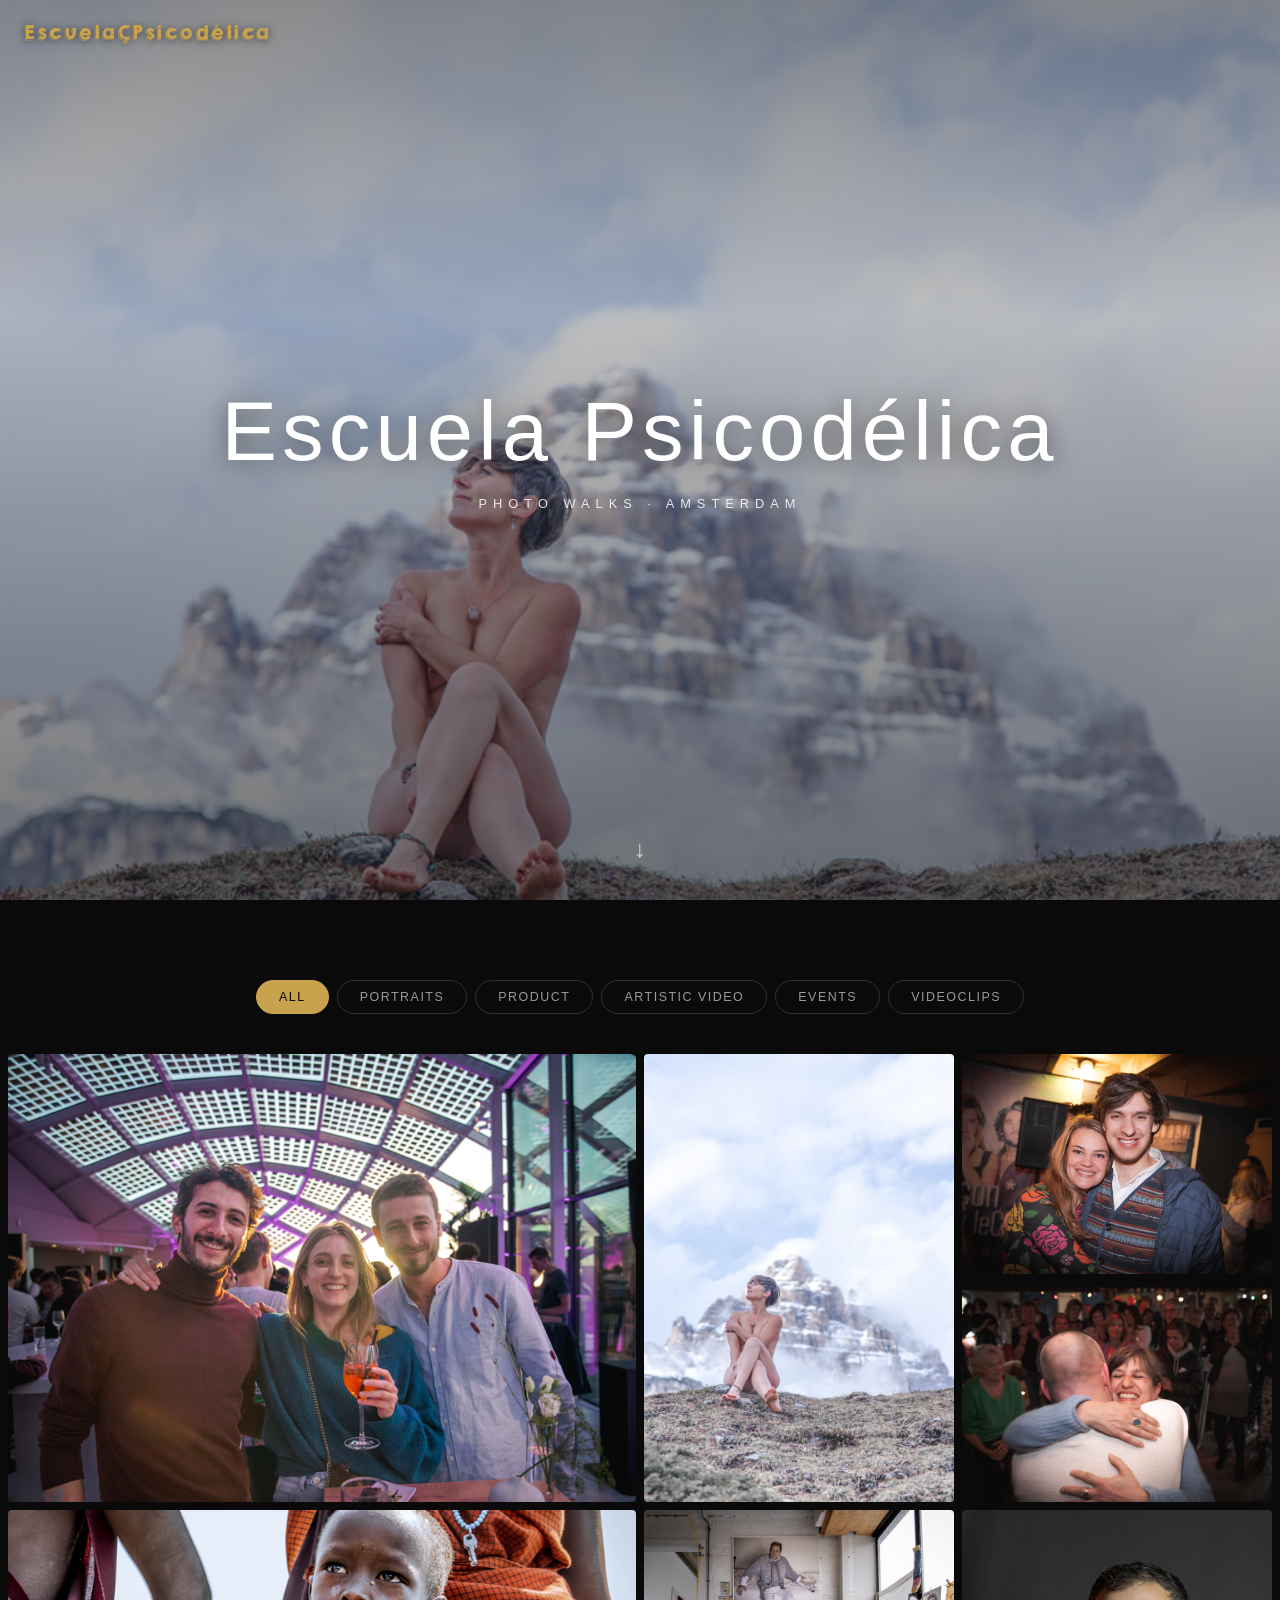
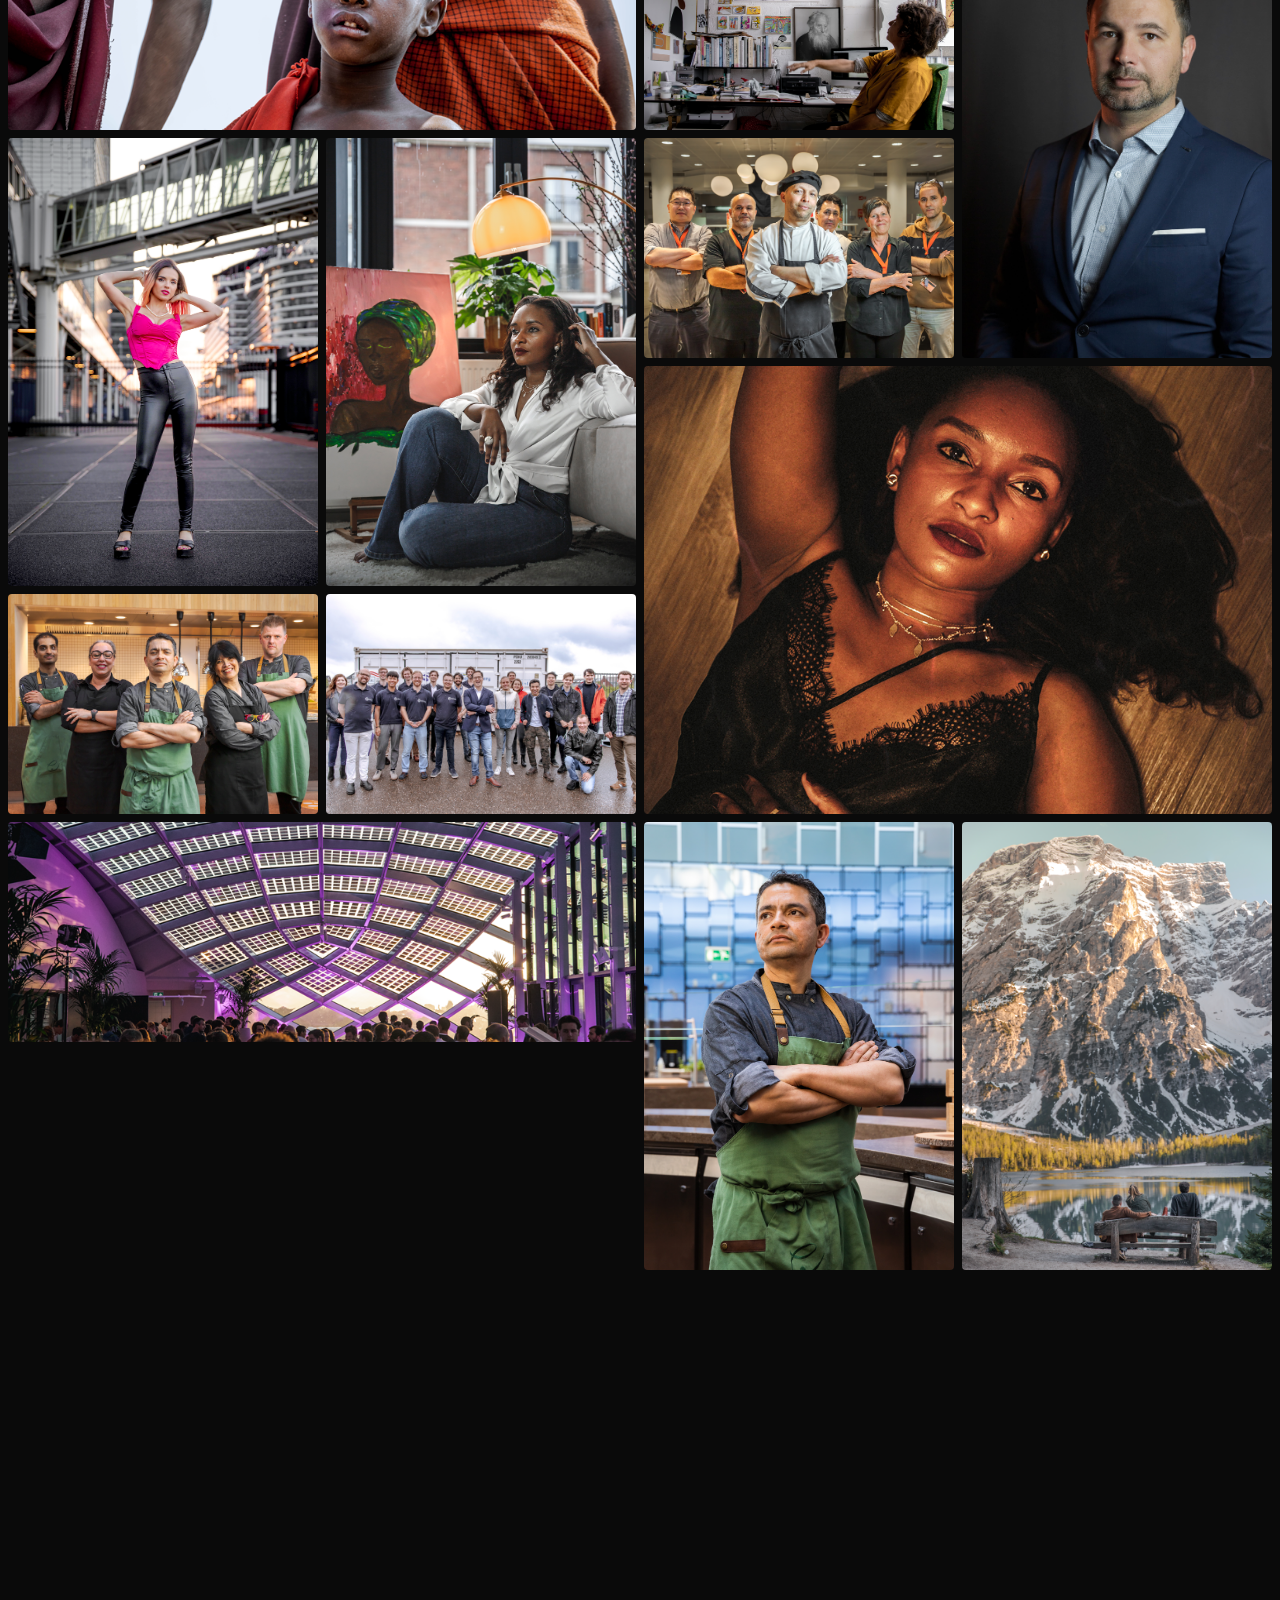
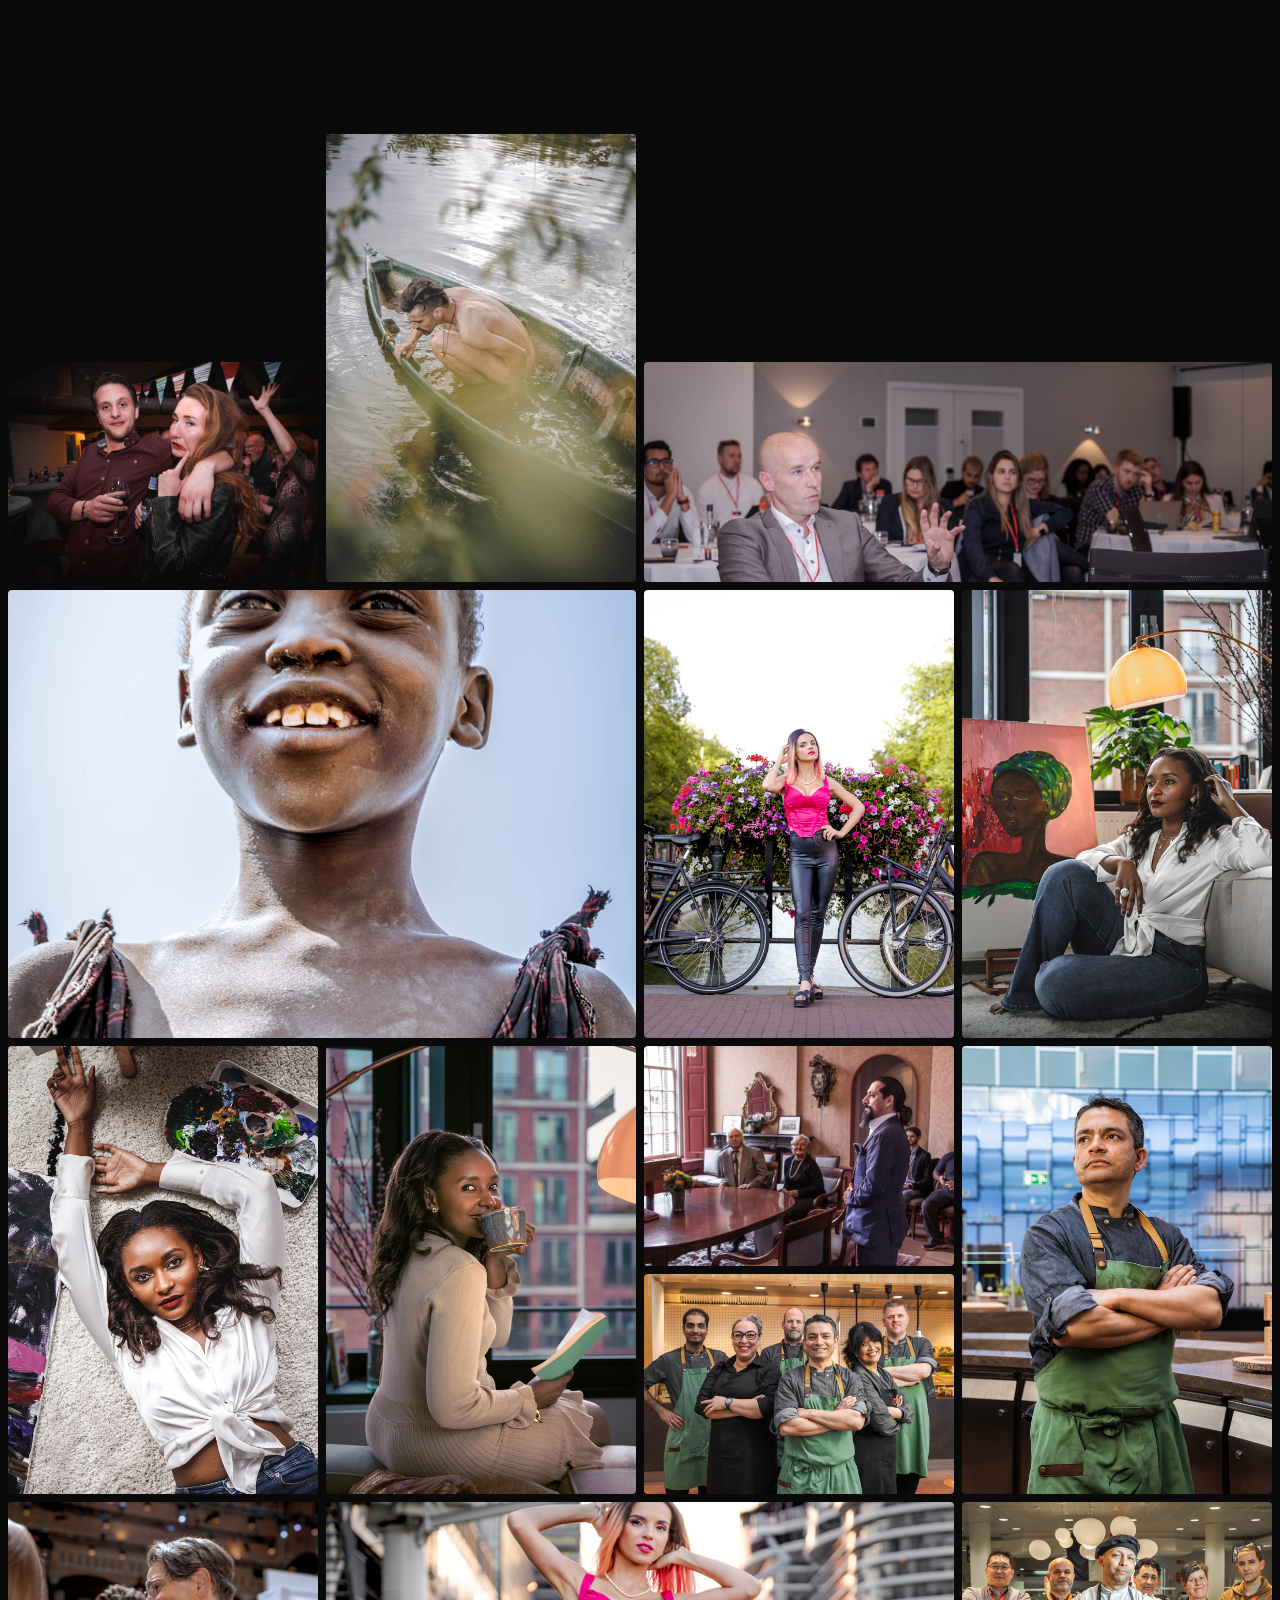
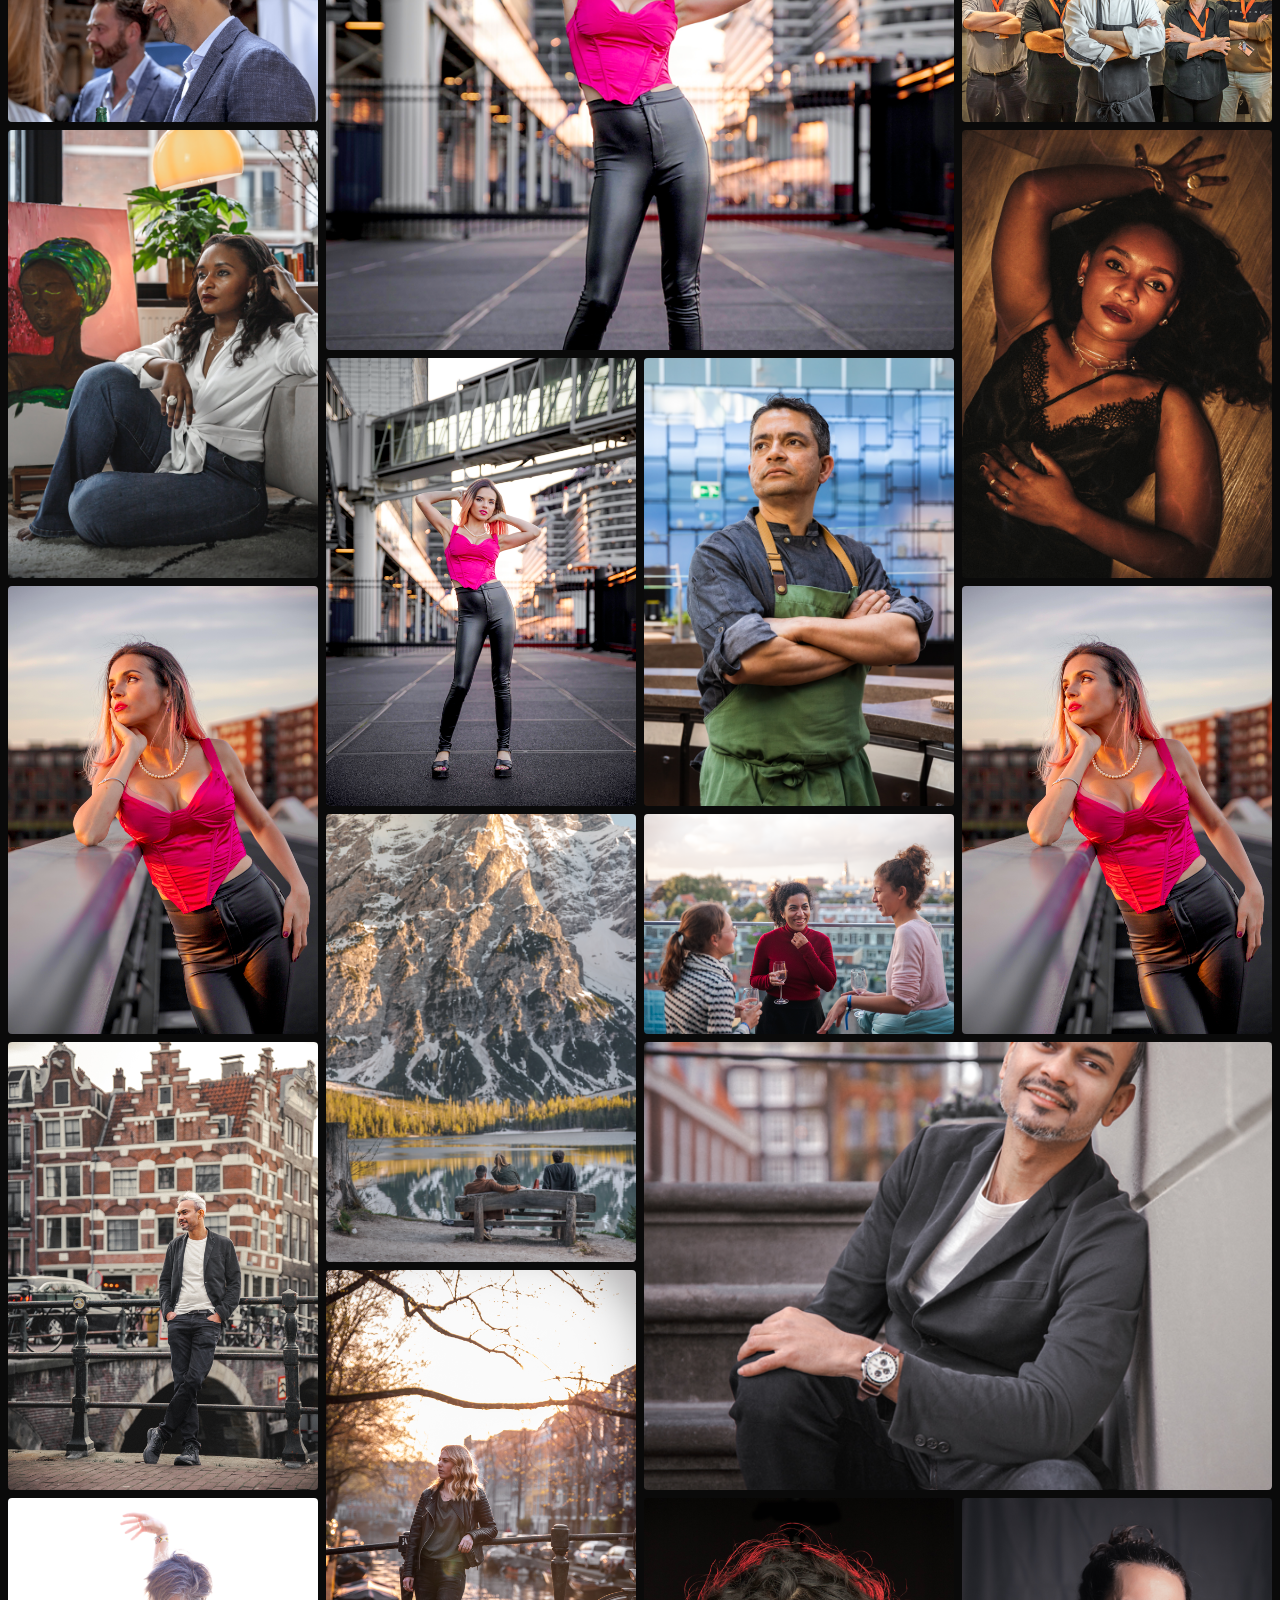
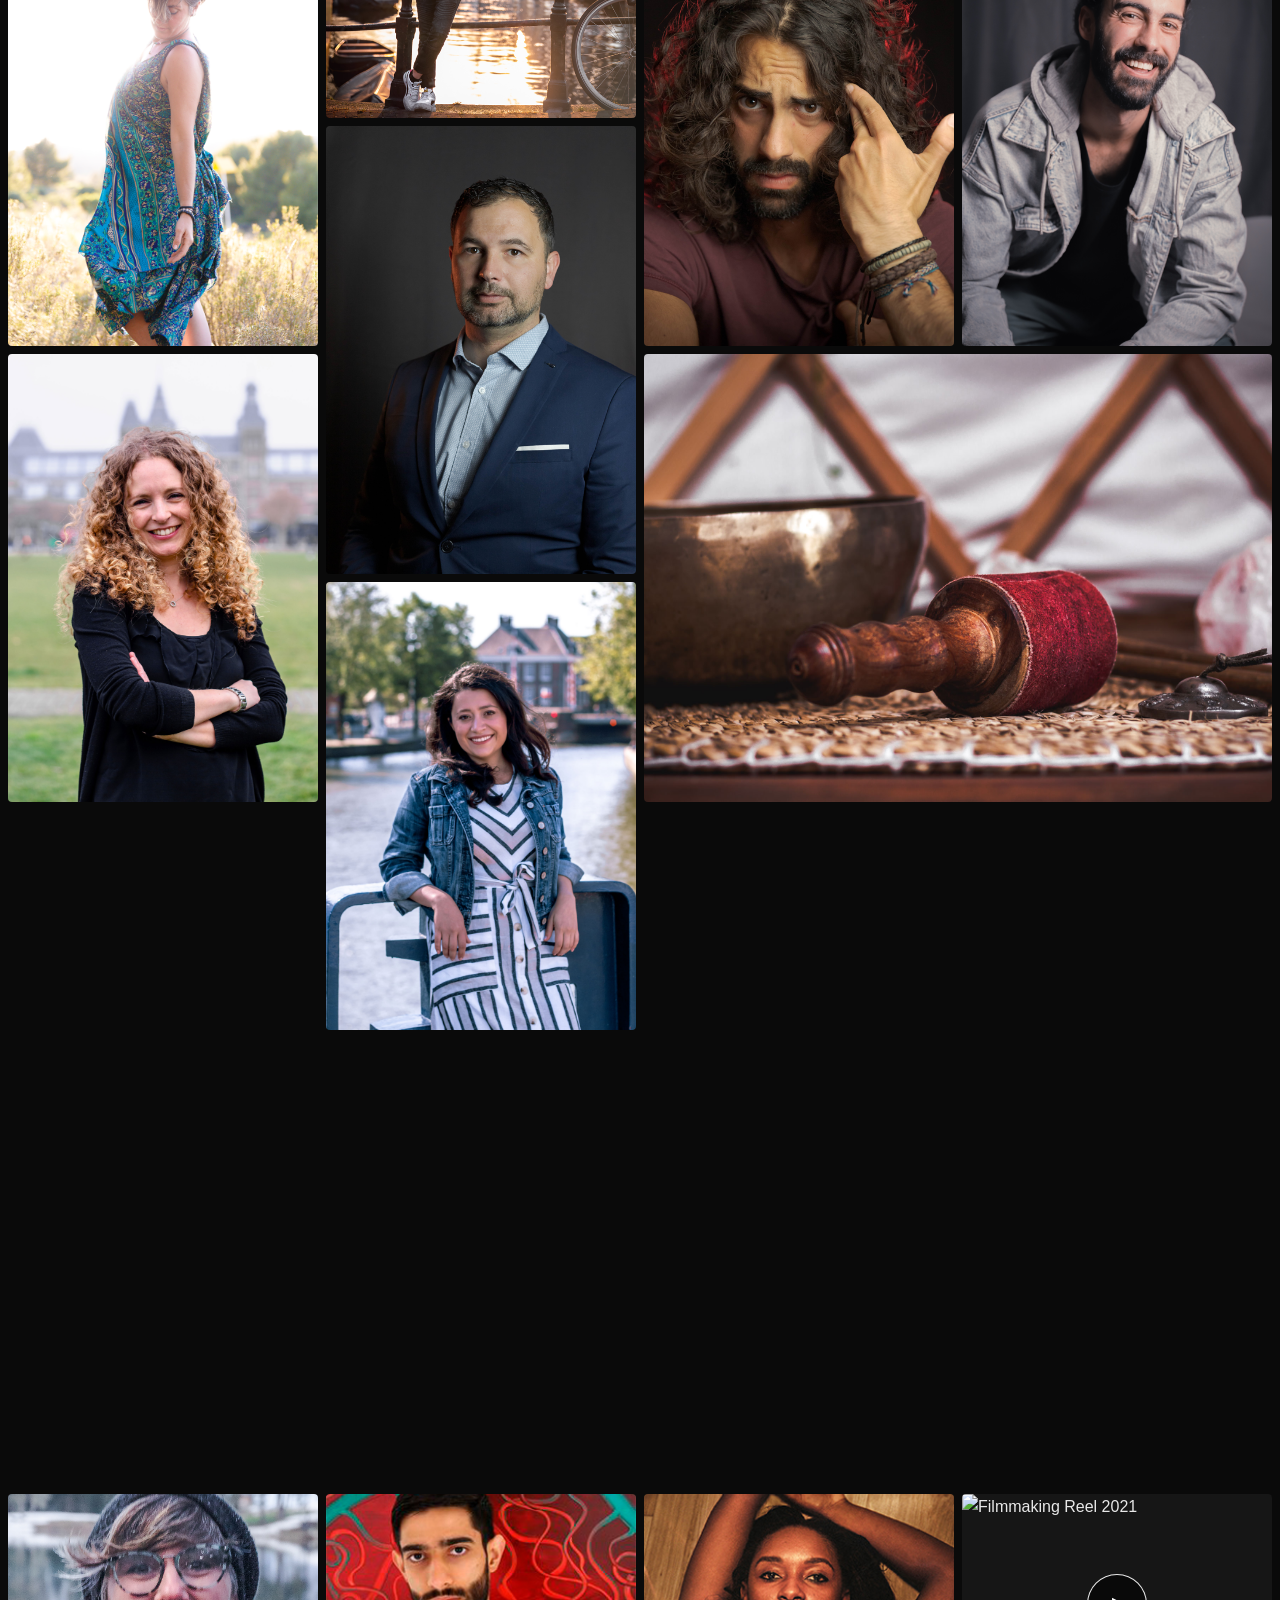
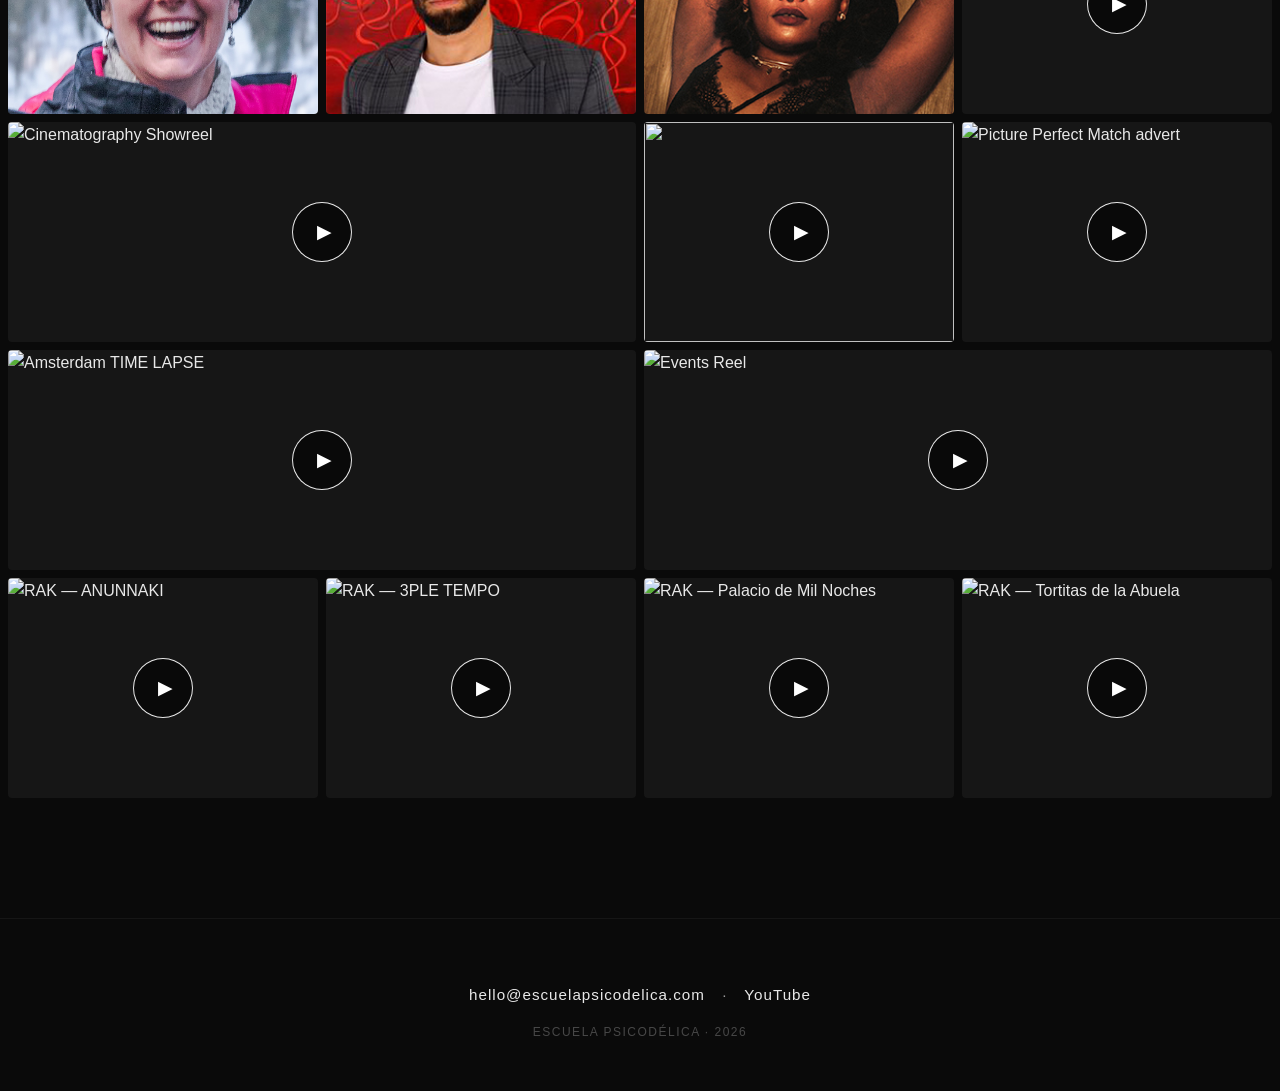
==== commit adaae115: "Reposition site around photo walks: hero video + bento gallery Replaces the coaching/filmmaking/musi" ====
--- a/index.html
+++ b/index.html
@@ -3,217 +3,145 @@
 <head>
     <meta charset="UTF-8">
     <meta name="viewport" content="width=device-width, initial-scale=1.0">
-    <title>Escuela Psicodélica | Coaching, Filmmaking & Music</title>
-    <meta name="description" content="Escuela Psicodélica — Life Coaching, Filmmaking & Music by Carlos Flores.">
+    <title>Escuela Psicodélica — Photo Walks</title>
+    <meta name="description" content="Photo walks in Amsterdam with Escuela Psicodélica. 1–2 hour paid photography sessions.">
     <link rel="stylesheet" href="style.css">
     <link rel="icon" href="assets/images/flower-of-life.png" type="image/png">
 </head>
 <body>
 
-    <!-- NAV -->
-    <nav id="navbar">
-        <a href="#hero" class="nav-logo">Escuela Psicodélica</a>
-        <button class="nav-toggle" aria-label="Toggle menu">
-            <span></span><span></span><span></span>
-        </button>
-        <ul class="nav-links">
-            <li><a href="#coaching">Coaching</a></li>
-            <li><a href="#filmmaking">Filmmaking</a></li>
-            <li><a href="#music">Music</a></li>
-            <li><a href="#contact">Contact</a></li>
-        </ul>
-    </nav>
+    <!-- LOGO (top-left) -->
+    <a href="#hero" class="site-logo" aria-label="Escuela Psicodélica home">Escuela&nbsp;Psicodélica</a>
 
     <!-- HERO -->
-    <section id="hero">
+    <section id="hero" class="hero">
+        <!--
+          TODO: Replace assets/video/hero-reel.mp4 with the Morocco mp4 from Carlos when it arrives.
+          Currently using the 2021 Filmmaking Reel as a placeholder background.
+        -->
+        <video
+            class="hero-video"
+            src="assets/video/hero-reel.mp4"
+            poster="assets/images/gallery/photo-2022-10-1.png"
+            autoplay muted loop playsinline preload="metadata"
+            aria-hidden="true"></video>
+        <div class="hero-overlay"></div>
         <div class="hero-content">
-            <img src="assets/images/flower-of-life.png" alt="" class="hero-symbol">
-            <h1 class="hero-title">Escuela Psicodélica</h1>
-            <p class="hero-tagline">Coaching &middot; Filmmaking &middot; Music</p>
-            <a href="#coaching" class="btn">Explore</a>
+            <h1 class="hero-name">Escuela Psicodélica</h1>
+            <p class="hero-tagline">Photo walks · Amsterdam</p>
         </div>
+        <a href="#gallery" class="hero-scroll" aria-label="Scroll to gallery">↓</a>
     </section>
 
-    <!-- ENERGY TEST -->
-    <section id="energy-test">
-        <div class="container">
-            <div class="energy-test-card">
-                <h2>Discover Your Predominant Energy</h2>
-                <p>Take the Masculine & Feminine Energy Test and unlock a deeper understanding of yourself.</p>
-                <a href="energy-test.html" class="btn">Take the Test</a>
-            </div>
+    <!-- GALLERY -->
+    <section id="gallery" class="gallery-section">
+        <div class="gallery-filters" role="tablist">
+            <button class="filter active" data-filter="all" role="tab" aria-selected="true">All</button>
+            <button class="filter" data-filter="portraits" role="tab">Portraits</button>
+            <button class="filter" data-filter="product" role="tab">Product</button>
+            <button class="filter" data-filter="artistic-video" role="tab">Artistic Video</button>
+            <button class="filter" data-filter="events" role="tab">Events</button>
+            <button class="filter" data-filter="videoclips" role="tab">Videoclips</button>
         </div>
+        <div class="gallery" id="gallery-grid">
+      <div class="gallery-item tile-feature" data-category="events"><img src="assets/images/gallery/photo-2022-10-1-1.png" alt="" loading="lazy" width="800" height="538"></div>
+      <div class="gallery-item tile-tall" data-category="portraits"><img src="assets/images/gallery/photo-2022-10-1.png" alt="" loading="lazy" width="800" height="1006"></div>
+      <div class="gallery-item" data-category="portraits"><img src="assets/images/gallery/photo-2022-10-10-1.png" alt="" loading="lazy" width="873" height="582"></div>
+      <div class="gallery-item tile-wide" data-category="portraits"><img src="assets/images/gallery/photo-2022-10-10.png" alt="" loading="lazy" width="800" height="533"></div>
+      <div class="gallery-item" data-category="events"><img src="assets/images/gallery/photo-2022-10-11-1.png" alt="" loading="lazy" width="776" height="554"></div>
+      <div class="gallery-item" data-category="events"><img src="assets/images/gallery/photo-2022-10-11.png" alt="" loading="lazy" width="800" height="533"></div>
+      <div class="gallery-item tile-tall" data-category="portraits"><img src="assets/images/gallery/photo-2022-10-13.png" alt="" loading="lazy" width="800" height="1035"></div>
+      <div class="gallery-item tile-tall" data-category="portraits"><img src="assets/images/gallery/photo-2022-10-14.png" alt="" loading="lazy" width="800" height="1200"></div>
+      <div class="gallery-item tile-tall" data-category="portraits"><img src="assets/images/gallery/photo-2022-10-15.png" alt="" loading="lazy" width="800" height="1200"></div>
+      <div class="gallery-item tile-feature" data-category="portraits"><img src="assets/images/gallery/photo-2022-10-17.1.png" alt="" loading="lazy" width="800" height="1093"></div>
+      <div class="gallery-item" data-category="events"><img src="assets/images/gallery/photo-2022-10-17.2.png" alt="" loading="lazy" width="800" height="533"></div>
+      <div class="gallery-item" data-category="events"><img src="assets/images/gallery/photo-2022-10-18.png" alt="" loading="lazy" width="800" height="533"></div>
+      <div class="gallery-item tile-wide" data-category="events"><img src="assets/images/gallery/photo-2022-10-2.png" alt="" loading="lazy" width="800" height="533"></div>
+      <div class="gallery-item tile-tall" data-category="portraits"><img src="assets/images/gallery/photo-2022-10-20.png" alt="" loading="lazy" width="800" height="1200"></div>
+      <div class="gallery-item" data-category="events"><img src="assets/images/gallery/photo-2022-10-21.png" alt="" loading="lazy" width="800" height="500"></div>
+      <div class="gallery-item tile-wide" data-category="events"><img src="assets/images/gallery/photo-2022-10-3-1.png" alt="" loading="lazy" width="800" height="533"></div>
+      <div class="gallery-item tile-tall" data-category="events"><img src="assets/images/gallery/photo-2022-10-3.png" alt="" loading="lazy" width="750" height="1125"></div>
+      <div class="gallery-item" data-category="product"><img src="assets/images/gallery/photo-2022-10-4-1.png" alt="" loading="lazy" width="800" height="533"></div>
+      <div class="gallery-item tile-feature" data-category="events"><img src="assets/images/gallery/photo-2022-10-4.png" alt="" loading="lazy" width="800" height="533"></div>
+      <div class="gallery-item" data-category="product"><img src="assets/images/gallery/photo-2022-10-5.png" alt="" loading="lazy" width="800" height="487"></div>
+      <div class="gallery-item" data-category="portraits"><img src="assets/images/gallery/photo-2022-10-6-1.png" alt="" loading="lazy" width="800" height="533"></div>
+      <div class="gallery-item tile-tall" data-category="portraits"><img src="assets/images/gallery/photo-2022-10-6.png" alt="" loading="lazy" width="800" height="1200"></div>
+      <div class="gallery-item" data-category="portraits"><img src="assets/images/gallery/photo-2022-10-7-1.png" alt="" loading="lazy" width="800" height="533"></div>
+      <div class="gallery-item tile-tall" data-category="portraits"><img src="assets/images/gallery/photo-2022-10-7.png" alt="" loading="lazy" width="800" height="1200"></div>
+      <div class="gallery-item tile-wide" data-category="events"><img src="assets/images/gallery/photo-2022-10-8-1.png" alt="" loading="lazy" width="800" height="533"></div>
+      <div class="gallery-item" data-category="events"><img src="assets/images/gallery/photo-2022-10-8.png" alt="" loading="lazy" width="800" height="590"></div>
+      <div class="gallery-item" data-category="portraits"><img src="assets/images/gallery/photo-2022-10-9-1.png" alt="" loading="lazy" width="873" height="582"></div>
+      <div class="gallery-item tile-feature" data-category="portraits"><img src="assets/images/gallery/photo-2022-10-9.png" alt="" loading="lazy" width="800" height="1200"></div>
+      <div class="gallery-item tile-tall" data-category="portraits"><img src="assets/images/gallery/photo-2022-11-1-1.png" alt="" loading="lazy" width="600" height="777"></div>
+      <div class="gallery-item tile-tall" data-category="portraits"><img src="assets/images/gallery/photo-2022-11-10-1.png" alt="" loading="lazy" width="600" height="900"></div>
+      <div class="gallery-item tile-tall" data-category="portraits"><img src="assets/images/gallery/photo-2022-11-11-1.png" alt="" loading="lazy" width="600" height="900"></div>
+      <div class="gallery-item tile-tall" data-category="portraits"><img src="assets/images/gallery/photo-2022-11-12.png" alt="" loading="lazy" width="600" height="900"></div>
+      <div class="gallery-item" data-category="events"><img src="assets/images/gallery/photo-2022-11-13.jpg" alt="" loading="lazy" width="1900" height="1267"></div>
+      <div class="gallery-item tile-tall" data-category="portraits"><img src="assets/images/gallery/photo-2022-11-13.png" alt="" loading="lazy" width="600" height="900"></div>
+      <div class="gallery-item" data-category="portraits"><img src="assets/images/gallery/photo-2022-11-14-1.png" alt="" loading="lazy" width="600" height="400"></div>
+      <div class="gallery-item" data-category="events"><img src="assets/images/gallery/photo-2022-11-14.jpg" alt="" loading="lazy" width="1900" height="1267"></div>
+      <div class="gallery-item tile-feature" data-category="portraits"><img src="assets/images/gallery/photo-2022-11-14.png" alt="" loading="lazy" width="800" height="1006"></div>
+      <div class="gallery-item" data-category="portraits"><img src="assets/images/gallery/photo-2022-11-15-1.png" alt="" loading="lazy" width="600" height="400"></div>
+      <div class="gallery-item tile-tall" data-category="portraits"><img src="assets/images/gallery/photo-2022-11-15.png" alt="" loading="lazy" width="800" height="1006"></div>
+      <div class="gallery-item tile-tall" data-category="portraits"><img src="assets/images/gallery/photo-2022-11-16.png" alt="" loading="lazy" width="800" height="1034"></div>
+      <div class="gallery-item tile-tall" data-category="events"><img src="assets/images/gallery/photo-2022-11-2.png" alt="" loading="lazy" width="600" height="900"></div>
+      <div class="gallery-item tile-tall" data-category="portraits"><img src="assets/images/gallery/photo-2022-11-20.png" alt="" loading="lazy" width="800" height="1006"></div>
+      <div class="gallery-item tile-tall" data-category="events"><img src="assets/images/gallery/photo-2022-11-3-1.png" alt="" loading="lazy" width="600" height="900"></div>
+      <div class="gallery-item tile-tall" data-category="portraits"><img src="assets/images/gallery/photo-2022-11-3-1ccc.jpg" alt="" loading="lazy" width="600" height="900"></div>
+      <div class="gallery-item tile-tall" data-category="portraits"><img src="assets/images/gallery/photo-2022-11-3.png" alt="" loading="lazy" width="800" height="1006"></div>
+      <div class="gallery-item tile-feature" data-category="portraits"><img src="assets/images/gallery/photo-2022-11-4-1.png" alt="" loading="lazy" width="600" height="900"></div>
+      <div class="gallery-item" data-category="portraits"><img src="assets/images/gallery/photo-2022-11-4.png" alt="" loading="lazy" width="650" height="433"></div>
+      <div class="gallery-item tile-tall" data-category="portraits"><img src="assets/images/gallery/photo-2022-11-5.png" alt="" loading="lazy" width="600" height="900"></div>
+      <div class="gallery-item tile-tall" data-category="portraits"><img src="assets/images/gallery/photo-2022-11-6-1.png" alt="" loading="lazy" width="600" height="900"></div>
+      <div class="gallery-item tile-tall" data-category="portraits"><img src="assets/images/gallery/photo-2022-11-6.png" alt="" loading="lazy" width="800" height="1199"></div>
+      <div class="gallery-item tile-tall" data-category="portraits"><img src="assets/images/gallery/photo-2022-11-7-1.png" alt="" loading="lazy" width="600" height="750"></div>
+      <div class="gallery-item tile-tall" data-category="portraits"><img src="assets/images/gallery/photo-2022-11-8-1.png" alt="" loading="lazy" width="600" height="750"></div>
+      <div class="gallery-item tile-tall" data-category="portraits"><img src="assets/images/gallery/photo-2022-11-9.png" alt="" loading="lazy" width="600" height="776"></div>
+      <div class="gallery-item tile-tall" data-category="portraits"><img src="assets/images/gallery/portfolio-1.jpg" alt="" loading="lazy" width="1900" height="2459"></div>
+      <div class="gallery-item tile-feature" data-category="product"><img src="assets/images/gallery/portfolio-2.jpg" alt="" loading="lazy" width="1900" height="1267"></div>
+      <div class="gallery-item tile-tall" data-category="portraits"><img src="assets/images/gallery/portfolio-3.jpg" alt="" loading="lazy" width="1900" height="2459"></div>
+      <div class="gallery-item tile-tall" data-category="portraits"><img src="assets/images/gallery/portfolio-4.png" alt="" loading="lazy" width="800" height="1006"></div>
+      <div class="gallery-item tile-tall" data-category="events"><img src="assets/images/gallery/portfolio-5.jpg" alt="" loading="lazy" width="1900" height="2459"></div>
+      <div class="gallery-item tile-tall" data-category="portraits"><img src="assets/images/gallery/portfolio-6.jpg" alt="" loading="lazy" width="1900" height="2850"></div>
+      <div class="gallery-item tile-tall" data-category="portraits"><img src="assets/images/gallery/portfolio-7.jpg" alt="" loading="lazy" width="1067" height="1600"></div>
+      <div class="gallery-item tile-wide" data-category="events"><img src="assets/images/gallery/portfolio-8.jpg" alt="" loading="lazy" width="1900" height="1425"></div>
+      <div class="gallery-item" data-category="events"><img src="assets/images/gallery/portfolio-9.jpg" alt="" loading="lazy" width="1900" height="1267"></div>
+      <div class="gallery-item" data-category="portraits"><img src="assets/images/gallery/portrait-clonsita.jpg" alt="" loading="lazy" width="1041" height="1041"></div>
+      <div class="gallery-item" data-category="portraits"><img src="assets/images/gallery/portrait-mohammad.jpg" alt="" loading="lazy" width="300" height="300"></div>
+      <div class="gallery-item" data-category="portraits"><img src="assets/images/gallery/portrait-samira.jpg" alt="" loading="lazy" width="300" height="300"></div>
+      <div class="gallery-item gallery-item-video tile-wide" data-category="artistic-video" data-video="m0kzSTzPfrk" data-title="Cinematography Showreel"><img src="https://i.ytimg.com/vi/m0kzSTzPfrk/hqdefault.jpg" alt="Cinematography Showreel" loading="lazy"><span class="play-badge" aria-hidden="true">▶</span></div>
+      <div class="gallery-item gallery-item-video" data-category="artistic-video" data-video="V9xsMtxgI-I" data-title="Filmmaking Reel 2021"><img src="https://i.ytimg.com/vi/V9xsMtxgI-I/hqdefault.jpg" alt="Filmmaking Reel 2021" loading="lazy"><span class="play-badge" aria-hidden="true">▶</span></div>
+      <div class="gallery-item gallery-item-video" data-category="artistic-video" data-video="kTVHwl4VjeA" data-title=""Springs" (2015) Shortfilm"><img src="https://i.ytimg.com/vi/kTVHwl4VjeA/hqdefault.jpg" alt=""Springs" (2015) Shortfilm" loading="lazy"><span class="play-badge" aria-hidden="true">▶</span></div>
+      <div class="gallery-item gallery-item-video tile-wide" data-category="artistic-video" data-video="YgS37h9mOco" data-title="Amsterdam TIME LAPSE"><img src="https://i.ytimg.com/vi/YgS37h9mOco/hqdefault.jpg" alt="Amsterdam TIME LAPSE" loading="lazy"><span class="play-badge" aria-hidden="true">▶</span></div>
+      <div class="gallery-item gallery-item-video" data-category="artistic-video" data-video="AtMUs6Xh_kk" data-title="Picture Perfect Match advert"><img src="https://i.ytimg.com/vi/AtMUs6Xh_kk/hqdefault.jpg" alt="Picture Perfect Match advert" loading="lazy"><span class="play-badge" aria-hidden="true">▶</span></div>
+      <div class="gallery-item gallery-item-video tile-wide" data-category="events" data-video="xTo8Jw4Avuc" data-title="Events Reel"><img src="https://i.ytimg.com/vi/xTo8Jw4Avuc/hqdefault.jpg" alt="Events Reel" loading="lazy"><span class="play-badge" aria-hidden="true">▶</span></div>
+      <div class="gallery-item gallery-item-video" data-category="videoclips" data-video="HMXK5iNsUfk" data-title="RAK — ANUNNAKI"><img src="https://i.ytimg.com/vi/HMXK5iNsUfk/hqdefault.jpg" alt="RAK — ANUNNAKI" loading="lazy"><span class="play-badge" aria-hidden="true">▶</span></div>
+      <div class="gallery-item gallery-item-video" data-category="videoclips" data-video="UDehIZLaiy8" data-title="RAK — 3PLE TEMPO"><img src="https://i.ytimg.com/vi/UDehIZLaiy8/hqdefault.jpg" alt="RAK — 3PLE TEMPO" loading="lazy"><span class="play-badge" aria-hidden="true">▶</span></div>
+      <div class="gallery-item gallery-item-video" data-category="videoclips" data-video="oh_0FNMU9jM" data-title="RAK — Palacio de Mil Noches"><img src="https://i.ytimg.com/vi/oh_0FNMU9jM/hqdefault.jpg" alt="RAK — Palacio de Mil Noches" loading="lazy"><span class="play-badge" aria-hidden="true">▶</span></div>
+      <div class="gallery-item gallery-item-video" data-category="videoclips" data-video="Wq5lOxCKh-E" data-title="RAK — Tortitas de la Abuela"><img src="https://i.ytimg.com/vi/Wq5lOxCKh-E/hqdefault.jpg" alt="RAK — Tortitas de la Abuela" loading="lazy"><span class="play-badge" aria-hidden="true">▶</span></div>
+        </div>
+        <p class="gallery-empty" hidden>No items in this category yet.</p>
     </section>
 
-    <!-- WHO AM I TEASER -->
-    <section id="who-teaser">
-        <div class="container">
-            <div class="who-teaser-layout">
-                <div class="who-teaser-image">
-                    <img src="assets/images/coaching-photo.jpg" alt="Carlos Flores" loading="lazy">
-                </div>
-                <div class="who-teaser-content">
-                    <h2>Who Am I</h2>
-                    <p>Filmmaker, musician, life coach — and a seeker of truth. I've spent years exploring the intersection of creativity, spirituality, and personal transformation. My mission is to help you unlock your full potential.</p>
-                    <a href="who-am-i.html" class="btn btn-outline">Read My Story</a>
-                </div>
-            </div>
-        </div>
-    </section>
-
-    <!-- YOUTUBE CTA -->
-    <section id="youtube-cta">
-        <div class="container youtube-cta-inner">
-            <h2>Follow Me on YouTube</h2>
-            <p>I create content about consciousness, creativity, filmmaking, music, and personal growth. New videos every week.</p>
-            <a href="https://www.youtube.com/@escuelapsicodelica/featured" target="_blank" rel="noopener" class="btn">Check It Out</a>
-        </div>
-    </section>
-
-    <!-- COACHING -->
-    <section id="coaching">
-        <div class="container coaching-centered">
-            <div class="coaching-image">
-                <img src="assets/images/coaching-photo.jpg" alt="Carlos Flores" loading="lazy">
-            </div>
-            <h2>Ready to transform your life?</h2>
-            <a href="https://calendly.com/carlosflorescoach/llamadadedescubrimiento" target="_blank" rel="noopener" class="btn btn-large">Book a 1-on-1 Call With Me</a>
-        </div>
-    </section>
-
-    <!-- FILMMAKING -->
-    <section id="filmmaking">
-        <div class="container">
-            <h2 class="section-title">Filmmaking</h2>
-
-            <!-- Tabs -->
-            <div class="av-tabs">
-                <button class="av-tab active" data-tab="photo">Photo</button>
-                <button class="av-tab" data-tab="video">Video</button>
-            </div>
-
-            <!-- PHOTO -->
-            <div class="av-panel active" id="panel-photo">
-                <div class="gallery">
-                    <div class="gallery-item"><img src="assets/images/portfolio-1.jpg" alt="Portrait photography" loading="lazy"></div>
-                    <div class="gallery-item"><img src="assets/images/portfolio-7.jpg" alt="Portrait photography" loading="lazy"></div>
-                    <div class="gallery-item"><img src="assets/images/portfolio-4.png" alt="Fine art photography" loading="lazy"></div>
-                    <div class="gallery-item"><img src="assets/images/portfolio-5.jpg" alt="Amsterdam photography" loading="lazy"></div>
-                    <div class="gallery-item"><img src="assets/images/portfolio-6.jpg" alt="Portrait photography" loading="lazy"></div>
-                    <div class="gallery-item"><img src="assets/images/portfolio-8.jpg" alt="Event photography" loading="lazy"></div>
-                    <div class="gallery-item"><img src="assets/images/portfolio-2.jpg" alt="Still life photography" loading="lazy"></div>
-                    <div class="gallery-item"><img src="assets/images/portfolio-9.jpg" alt="Amsterdam photography" loading="lazy"></div>
-                    <div class="gallery-item"><img src="assets/images/portfolio-3.jpg" alt="Portrait photography" loading="lazy"></div>
-                </div>
-            </div>
-
-            <!-- VIDEO -->
-            <div class="av-panel" id="panel-video">
-                <div class="video-grid" id="video-grid">
-                    <div class="video-card">
-                        <div class="video-wrapper">
-                            <iframe src="https://www.youtube.com/embed/m0kzSTzPfrk" title="Cinematography Showreel" frameborder="0" allow="accelerometer; autoplay; clipboard-write; encrypted-media; gyroscope; picture-in-picture" allowfullscreen loading="lazy"></iframe>
-                        </div>
-                        <h4>Cinematography Showreel</h4>
-                    </div>
-                    <div class="video-card">
-                        <div class="video-wrapper">
-                            <iframe src="https://www.youtube.com/embed/V9xsMtxgI-I" title="Filmmaking Reel 2021" frameborder="0" allow="accelerometer; autoplay; clipboard-write; encrypted-media; gyroscope; picture-in-picture" allowfullscreen loading="lazy"></iframe>
-                        </div>
-                        <h4>Filmmaking Reel 2021</h4>
-                    </div>
-                    <div class="video-card">
-                        <div class="video-wrapper">
-                            <iframe src="https://www.youtube.com/embed/xTo8Jw4Avuc" title="Events Reel" frameborder="0" allow="accelerometer; autoplay; clipboard-write; encrypted-media; gyroscope; picture-in-picture" allowfullscreen loading="lazy"></iframe>
-                        </div>
-                        <h4>Events Reel</h4>
-                    </div>
-                    <div class="video-card hidden-video">
-                        <div class="video-wrapper">
-                            <iframe data-src="https://www.youtube.com/embed/kTVHwl4VjeA" title="Springs Shortfilm" frameborder="0" allow="accelerometer; autoplay; clipboard-write; encrypted-media; gyroscope; picture-in-picture" allowfullscreen loading="lazy"></iframe>
-                        </div>
-                        <h4>"Springs" (2015) Shortfilm</h4>
-                    </div>
-                    <div class="video-card hidden-video">
-                        <div class="video-wrapper">
-                            <iframe data-src="https://www.youtube.com/embed/YgS37h9mOco" title="Amsterdam TIME LAPSE" frameborder="0" allow="accelerometer; autoplay; clipboard-write; encrypted-media; gyroscope; picture-in-picture" allowfullscreen loading="lazy"></iframe>
-                        </div>
-                        <h4>Amsterdam TIME LAPSE</h4>
-                    </div>
-                    <div class="video-card hidden-video">
-                        <div class="video-wrapper">
-                            <iframe data-src="https://www.youtube.com/embed/AtMUs6Xh_kk" title="Picture Perfect Match ADVERT" frameborder="0" allow="accelerometer; autoplay; clipboard-write; encrypted-media; gyroscope; picture-in-picture" allowfullscreen loading="lazy"></iframe>
-                        </div>
-                        <h4>Picture Perfect Match ADVERT</h4>
-                    </div>
-                </div>
-                <div class="section-cta">
-                    <button class="btn btn-outline" id="show-more-videos">Show More</button>
-                </div>
-            </div>
-        </div>
-    </section>
-
-    <!-- MUSIC -->
-    <section id="music">
-        <div class="container">
-            <h2 class="section-title">Music</h2>
-            <p class="section-subtitle">Listen to my latest tracks and musical projects.</p>
-
-            <div class="music-grid">
-                <div class="music-card">
-                    <div class="video-wrapper">
-                        <iframe src="https://www.youtube.com/embed/HMXK5iNsUfk" title="RAK - ANUNNAKI" frameborder="0" allow="accelerometer; autoplay; clipboard-write; encrypted-media; gyroscope; picture-in-picture" allowfullscreen loading="lazy"></iframe>
-                    </div>
-                </div>
-                <div class="music-card">
-                    <div class="video-wrapper">
-                        <iframe src="https://www.youtube.com/embed/UDehIZLaiy8" title="RAK - 3PLE TEMPO" frameborder="0" allow="accelerometer; autoplay; clipboard-write; encrypted-media; gyroscope; picture-in-picture" allowfullscreen loading="lazy"></iframe>
-                    </div>
-                </div>
-                <div class="music-card">
-                    <div class="video-wrapper">
-                        <iframe src="https://www.youtube.com/embed/oh_0FNMU9jM" title="RAK - Palacio de Mil Noches" frameborder="0" allow="accelerometer; autoplay; clipboard-write; encrypted-media; gyroscope; picture-in-picture" allowfullscreen loading="lazy"></iframe>
-                    </div>
-                </div>
-                <div class="music-card">
-                    <div class="video-wrapper">
-                        <iframe src="https://www.youtube.com/embed/Wq5lOxCKh-E" title="RAK - Tortitas de la Abuela" frameborder="0" allow="accelerometer; autoplay; clipboard-write; encrypted-media; gyroscope; picture-in-picture" allowfullscreen loading="lazy"></iframe>
-                    </div>
-                </div>
-            </div>
-
-            <div class="section-cta">
-                <a href="https://www.youtube.com/@rakmusicaa" target="_blank" rel="noopener" class="btn btn-outline">View YouTube Channel</a>
-            </div>
-        </div>
-    </section>
-
-    <!-- CONTACT / FOOTER -->
-    <footer id="contact">
-        <div class="container">
-            <h2 class="section-title">Get in Touch</h2>
-            <div class="social-links">
-                <a href="https://www.instagram.com/escuelapsicodelica/" target="_blank" rel="noopener" aria-label="Instagram">
-                    <svg viewBox="0 0 24 24" fill="currentColor"><path d="M12 2.163c3.204 0 3.584.012 4.85.07 3.252.148 4.771 1.691 4.919 4.919.058 1.265.069 1.645.069 4.849 0 3.205-.012 3.584-.069 4.849-.149 3.225-1.664 4.771-4.919 4.919-1.266.058-1.644.07-4.85.07-3.204 0-3.584-.012-4.849-.07-3.26-.149-4.771-1.699-4.919-4.92-.058-1.265-.07-1.644-.07-4.849 0-3.204.013-3.583.07-4.849.149-3.227 1.664-4.771 4.919-4.919 1.266-.057 1.645-.069 4.849-.069zM12 0C8.741 0 8.333.014 7.053.072 2.695.272.273 2.69.073 7.052.014 8.333 0 8.741 0 12c0 3.259.014 3.668.072 4.948.2 4.358 2.618 6.78 6.98 6.98C8.333 23.986 8.741 24 12 24c3.259 0 3.668-.014 4.948-.072 4.354-.2 6.782-2.618 6.979-6.98.059-1.28.073-1.689.073-4.948 0-3.259-.014-3.667-.072-4.947-.196-4.354-2.617-6.78-6.979-6.98C15.668.014 15.259 0 12 0zm0 5.838a6.162 6.162 0 100 12.324 6.162 6.162 0 000-12.324zM12 16a4 4 0 110-8 4 4 0 010 8zm6.406-11.845a1.44 1.44 0 100 2.881 1.44 1.44 0 000-2.881z"/></svg>
-                </a>
-                <a href="https://www.youtube.com/@escuelapsicodelica/featured" target="_blank" rel="noopener" aria-label="YouTube">
-                    <svg viewBox="0 0 24 24" fill="currentColor"><path d="M23.498 6.186a3.016 3.016 0 00-2.122-2.136C19.505 3.545 12 3.545 12 3.545s-7.505 0-9.377.505A3.017 3.017 0 00.502 6.186C0 8.07 0 12 0 12s0 3.93.502 5.814a3.016 3.016 0 002.122 2.136c1.871.505 9.376.505 9.376.505s7.505 0 9.377-.505a3.015 3.015 0 002.122-2.136C24 15.93 24 12 24 12s0-3.93-.502-5.814zM9.545 15.568V8.432L15.818 12l-6.273 3.568z"/></svg>
-                </a>
-            </div>
-            <div class="footer-links">
-                <a href="who-am-i.html">Who Am I</a>
-            </div>
-            <p class="footer-text">Escuela Psicodélica &copy; 2026</p>
-        </div>
+    <!-- CONTACT -->
+    <footer id="contact" class="contact">
+        <p class="contact-line">
+            <a href="mailto:hello@escuelapsicodelica.com">hello@escuelapsicodelica.com</a>
+            <span class="contact-sep">·</span>
+            <a href="https://www.youtube.com/@escuelapsicodelica/featured" target="_blank" rel="noopener">YouTube</a>
+        </p>
+        <p class="contact-credit">Escuela Psicodélica · 2026</p>
     </footer>
 
     <!-- LIGHTBOX -->
-    <div class="lightbox" id="lightbox">
+    <div class="lightbox" id="lightbox" role="dialog" aria-modal="true">
         <button class="lightbox-close" aria-label="Close">&times;</button>
         <button class="lightbox-prev" aria-label="Previous">&lsaquo;</button>
         <button class="lightbox-next" aria-label="Next">&rsaquo;</button>
-        <img src="" alt="" class="lightbox-img">
+        <div class="lightbox-stage">
+            <img src="" alt="" class="lightbox-img" hidden>
+            <div class="lightbox-video" hidden></div>
+        </div>
     </div>
 
     <script src="script.js"></script>
--- a/style.css
+++ b/style.css
@@ -21,11 +21,11 @@
     --bg-elevated: #161616;
     --gold: #c9a24d;
     --gold-light: #d4b366;
-    --gold-dark: #b8923d;
     --text: #e8e8e8;
     --text-muted: #9a9a9a;
-    --radius: 6px;
+    --radius: 4px;
     --transition: 0.3s ease;
+    --grid-gap: 8px;
 }
 
 html { scroll-behavior: smooth; }
@@ -38,462 +38,239 @@
     overflow-x: hidden;
 }
 
-.container {
-    max-width: 1100px;
-    margin: 0 auto;
-    padding: 0 24px;
-}
-
 img { max-width: 100%; height: auto; display: block; }
 
 a { color: var(--gold); text-decoration: none; transition: color var(--transition); }
 a:hover { color: var(--gold-light); }
 
-/* ===== BUTTONS ===== */
-.btn {
-    display: inline-block;
-    padding: 14px 40px;
-    background: var(--gold);
-    color: var(--bg);
-    font-weight: 600;
-    font-size: 0.95rem;
-    border-radius: var(--radius);
-    letter-spacing: 0.5px;
-    transition: all var(--transition);
-    border: 2px solid var(--gold);
-    cursor: pointer;
-}
-.btn:hover {
-    background: var(--gold-light);
-    border-color: var(--gold-light);
-    color: var(--bg);
-    transform: translateY(-2px);
-    box-shadow: 0 4px 20px rgba(201, 162, 77, 0.3);
-}
-.btn-outline {
-    background: transparent;
-    color: var(--gold);
-}
-.btn-outline:hover {
-    background: var(--gold);
-    color: var(--bg);
-}
-.btn-large {
-    padding: 18px 52px;
-    font-size: 1.1rem;
-}
-
-/* ===== NAV ===== */
-#navbar {
+/* ===== LOGO (top-left, persistent) ===== */
+.site-logo {
     position: fixed;
-    top: 0;
-    left: 0;
-    right: 0;
-    z-index: 1000;
+    top: 20px;
+    left: 24px;
+    z-index: 100;
+    font-family: 'KG Happy', cursive;
+    font-size: 1.05rem;
+    color: var(--gold) !important;
+    letter-spacing: 1.5px;
+    text-shadow: 0 1px 8px rgba(0,0,0,0.6);
+    transition: opacity var(--transition);
+}
+
+/* ===== HERO ===== */
+.hero {
+    position: relative;
+    height: 100vh;
+    min-height: 600px;
+    width: 100%;
+    overflow: hidden;
     display: flex;
     align-items: center;
-    justify-content: space-between;
-    padding: 16px 32px;
-    background: transparent;
-    transition: background var(--transition), box-shadow var(--transition);
-}
-#navbar.scrolled {
-    background: rgba(10, 10, 10, 0.95);
-    box-shadow: 0 1px 0 rgba(201, 162, 77, 0.15);
-    backdrop-filter: blur(12px);
-}
-
-.nav-logo {
-    font-family: 'KG Happy', cursive;
-    font-size: 1.3rem;
-    color: var(--gold) !important;
-    letter-spacing: 1px;
-}
-
-.nav-links {
-    list-style: none;
-    display: flex;
-    gap: 36px;
-}
-.nav-links a {
-    color: var(--text);
-    font-size: 0.85rem;
-    font-weight: 500;
-    letter-spacing: 1.5px;
-    text-transform: uppercase;
-    position: relative;
-}
-.nav-links a::after {
-    content: '';
-    position: absolute;
-    bottom: -4px;
-    left: 0;
-    width: 0;
-    height: 2px;
-    background: var(--gold);
-    transition: width var(--transition);
-}
-.nav-links a:hover::after,
-.nav-links a.active::after { width: 100%; }
-.nav-links a:hover { color: var(--text); }
-
-.nav-toggle {
-    display: none;
-    flex-direction: column;
-    gap: 5px;
-    background: none;
-    border: none;
-    cursor: pointer;
-    padding: 4px;
-}
-.nav-toggle span {
-    width: 24px;
-    height: 2px;
-    background: var(--gold);
-    transition: var(--transition);
-}
-
-/* ===== HERO ===== */
-#hero {
-    position: relative;
-    height: 100vh;
-    display: flex;
-    align-items: center;
-    justify-content: center;
-    text-align: center;
-    background: var(--bg);
-    overflow: hidden;
-}
-#hero::before {
-    content: '';
+    justify-content: center;
+    background: #000;
+}
+.hero-video {
     position: absolute;
     inset: 0;
-    background: radial-gradient(ellipse at center, rgba(201,162,77,0.06) 0%, transparent 70%);
+    width: 100%;
+    height: 100%;
+    object-fit: cover;
+    z-index: 0;
+}
+.hero-overlay {
+    position: absolute;
+    inset: 0;
+    z-index: 1;
+    background: linear-gradient(
+        180deg,
+        rgba(0,0,0,0.45) 0%,
+        rgba(0,0,0,0.25) 35%,
+        rgba(0,0,0,0.55) 100%
+    );
 }
 .hero-content {
     position: relative;
-    z-index: 1;
-}
-.hero-symbol {
-    width: 200px;
-    height: auto;
-    margin: 0 auto 24px;
-    opacity: 0.85;
-}
-.hero-title {
-    font-family: 'KG Happy', cursive;
-    font-size: clamp(1.4rem, 3.5vw, 2.2rem);
-    color: var(--gold);
-    letter-spacing: 3px;
-    margin-bottom: 8px;
+    z-index: 2;
+    text-align: center;
+    padding: 0 24px;
+}
+.hero-name {
+    font-family: 'Inter', sans-serif;
+    font-weight: 200;
+    font-size: clamp(2.4rem, 7vw, 5.2rem);
+    color: #fff;
+    letter-spacing: clamp(2px, 0.4vw, 6px);
+    line-height: 1.1;
+    margin-bottom: 16px;
+    text-shadow: 0 2px 24px rgba(0,0,0,0.5);
 }
 .hero-tagline {
-    font-size: clamp(0.7rem, 1.3vw, 0.85rem);
+    font-size: clamp(0.7rem, 1vw, 0.85rem);
+    color: rgba(255,255,255,0.85);
+    letter-spacing: 6px;
+    text-transform: uppercase;
+    font-weight: 400;
+}
+.hero-scroll {
+    position: absolute;
+    bottom: 32px;
+    left: 50%;
+    transform: translateX(-50%);
+    z-index: 2;
+    color: rgba(255,255,255,0.7) !important;
+    font-size: 1.5rem;
+    animation: bounce 2.4s ease-in-out infinite;
+}
+@keyframes bounce {
+    0%, 100% { transform: translateX(-50%) translateY(0); }
+    50%      { transform: translateX(-50%) translateY(8px); }
+}
+
+/* ===== GALLERY SECTION ===== */
+.gallery-section {
+    padding: 80px 0 120px;
+    background: var(--bg);
+}
+
+/* Filter tabs */
+.gallery-filters {
+    display: flex;
+    flex-wrap: wrap;
+    justify-content: center;
+    gap: 8px;
+    margin-bottom: 40px;
+    padding: 0 16px;
+}
+.filter {
+    background: transparent;
+    border: 1px solid rgba(255,255,255,0.15);
     color: var(--text-muted);
-    letter-spacing: 5px;
-    text-transform: uppercase;
-    margin-bottom: 36px;
-}
-
-/* ===== SECTIONS ===== */
-section {
-    padding: 100px 0;
-}
-
-.section-title {
-    text-align: center;
-    font-size: clamp(1.6rem, 3.5vw, 2.2rem);
-    font-weight: 600;
-    letter-spacing: 2px;
-    text-transform: uppercase;
-    margin-bottom: 12px;
-    color: var(--gold);
-}
-.section-title::after {
-    content: '';
-    display: block;
-    width: 60px;
-    height: 2px;
-    background: var(--gold);
-    margin: 16px auto 0;
-    opacity: 0.5;
-}
-.section-subtitle {
-    text-align: center;
-    color: var(--text-muted);
-    font-size: 1rem;
-    margin-bottom: 48px;
-    max-width: 500px;
-    margin-left: auto;
-    margin-right: auto;
-}
-.section-cta {
-    text-align: center;
-    margin-top: 40px;
-}
-
-/* ===== ENERGY TEST ===== */
-#energy-test {
-    padding: 80px 0;
-    background: var(--bg);
-}
-.energy-test-card {
-    text-align: center;
-    padding: 60px 40px;
-    border: 1px solid rgba(201, 162, 77, 0.25);
-    border-radius: 12px;
-    background: linear-gradient(135deg, rgba(201,162,77,0.05) 0%, transparent 60%);
-}
-.energy-test-card h2 {
-    font-size: 1.8rem;
-    color: var(--gold);
-    margin-bottom: 16px;
-    letter-spacing: 1px;
-}
-.energy-test-card p {
-    color: var(--text-muted);
-    max-width: 500px;
-    margin: 0 auto 32px;
-    font-size: 1.05rem;
-}
-
-/* ===== WHO AM I TEASER ===== */
-#who-teaser {
-    padding: 100px 0;
-    background: var(--bg-card);
-}
-.who-teaser-layout {
-    display: grid;
-    grid-template-columns: 1fr 1.2fr;
-    gap: 60px;
-    align-items: center;
-}
-.who-teaser-image img {
-    border-radius: var(--radius);
-    max-width: 400px;
-    margin: 0 auto;
-}
-.who-teaser-content h2 {
-    font-size: 2rem;
-    color: var(--gold);
-    margin-bottom: 20px;
-    letter-spacing: 1px;
-}
-.who-teaser-content p {
-    color: var(--text-muted);
-    font-size: 1.05rem;
-    line-height: 1.8;
-    margin-bottom: 28px;
-}
-
-/* ===== YOUTUBE CTA ===== */
-#youtube-cta {
-    padding: 80px 0;
-    background: var(--bg);
-    border-top: 1px solid rgba(201,162,77,0.1);
-    border-bottom: 1px solid rgba(201,162,77,0.1);
-}
-.youtube-cta-inner {
-    text-align: center;
-}
-.youtube-cta-inner h2 {
-    font-size: 1.8rem;
-    color: var(--gold);
-    margin-bottom: 16px;
-}
-.youtube-cta-inner p {
-    color: var(--text-muted);
-    max-width: 550px;
-    margin: 0 auto 32px;
-    font-size: 1.05rem;
-}
-
-/* ===== COACHING ===== */
-#coaching {
-    padding: 120px 0;
-    background: var(--bg-card);
-}
-.coaching-centered {
-    text-align: center;
-}
-.coaching-centered .coaching-image {
-    margin-bottom: 40px;
-}
-.coaching-centered .coaching-image img {
-    width: 280px;
-    height: 280px;
-    object-fit: cover;
-    object-position: top;
-    border-radius: 50%;
-    margin: 0 auto;
-    border: 3px solid rgba(201,162,77,0.3);
-}
-.coaching-centered h2 {
-    font-size: clamp(1.6rem, 3.5vw, 2.2rem);
-    color: var(--text);
-    margin-bottom: 36px;
-    letter-spacing: 1px;
-}
-
-/* ===== FILMMAKING TABS ===== */
-.av-tabs {
-    display: flex;
-    justify-content: center;
-    gap: 8px;
-    margin: 32px 0 40px;
-}
-.av-tab {
-    padding: 10px 32px;
-    background: transparent;
-    border: 1px solid var(--text-muted);
-    color: var(--text-muted);
-    font-size: 0.85rem;
-    font-weight: 600;
+    padding: 9px 22px;
+    font-size: 0.78rem;
+    font-weight: 500;
     letter-spacing: 1.5px;
     text-transform: uppercase;
     border-radius: 50px;
     cursor: pointer;
     transition: all var(--transition);
-}
-.av-tab:hover {
+    font-family: inherit;
+}
+.filter:hover {
     border-color: var(--gold);
     color: var(--gold);
 }
-.av-tab.active {
+.filter.active {
     background: var(--gold);
     border-color: var(--gold);
     color: var(--bg);
 }
 
-.av-panel { display: none; }
-.av-panel.active { display: block; }
-
-/* ===== GALLERY ===== */
+/* Bento grid */
 .gallery {
-    columns: 3;
-    column-gap: 16px;
+    display: grid;
+    grid-template-columns: repeat(4, 1fr);
+    grid-auto-rows: 220px;
+    grid-auto-flow: dense;
+    gap: var(--grid-gap);
+    padding: 0 var(--grid-gap);
+    max-width: 1800px;
+    margin: 0 auto;
 }
 .gallery-item {
-    break-inside: avoid;
-    margin-bottom: 16px;
-    border-radius: var(--radius);
+    position: relative;
     overflow: hidden;
     cursor: pointer;
-    position: relative;
+    background: var(--bg-elevated);
+    border-radius: var(--radius);
 }
 .gallery-item img {
     width: 100%;
-    transition: transform 0.4s ease;
+    height: 100%;
+    object-fit: cover;
+    transition: transform 0.6s ease, filter 0.4s ease;
+}
+.gallery-item:hover img {
+    transform: scale(1.04);
+    filter: brightness(1.08);
 }
 .gallery-item::after {
     content: '';
     position: absolute;
     inset: 0;
-    background: rgba(0,0,0,0);
-    transition: background 0.3s ease;
-}
-.gallery-item:hover img { transform: scale(1.05); }
-.gallery-item:hover::after { background: rgba(0,0,0,0.2); }
-
-/* ===== VIDEO WRAPPER (16:9) ===== */
-.video-wrapper {
-    position: relative;
-    padding-bottom: 56.25%;
-    height: 0;
-}
-.video-wrapper iframe {
-    position: absolute;
-    top: 0;
-    left: 0;
-    width: 100%;
-    height: 100%;
-    border: none;
-}
-
-/* ===== VIDEO GRID ===== */
-.video-grid {
-    display: grid;
-    grid-template-columns: repeat(3, 1fr);
-    gap: 20px;
-}
-.video-card {
-    background: var(--bg-card);
-    border-radius: var(--radius);
-    overflow: hidden;
-    border: 1px solid rgba(255,255,255,0.05);
-}
-.video-card h4 {
-    padding: 14px 16px;
-    font-size: 0.9rem;
-    font-weight: 500;
-    color: var(--text-muted);
-    letter-spacing: 0.3px;
-}
-.hidden-video { display: none; }
-
-/* ===== MUSIC ===== */
-#music {
-    background: var(--bg-card);
-}
-.music-grid {
-    display: grid;
-    grid-template-columns: repeat(2, 1fr);
-    gap: 20px;
-}
-.music-card {
-    border-radius: var(--radius);
-    overflow: hidden;
-    border: 1px solid rgba(255,255,255,0.05);
-}
-
-/* ===== FOOTER ===== */
-footer {
-    padding: 80px 0 40px;
-    background: var(--bg);
-    text-align: center;
-    border-top: 1px solid rgba(201,162,77,0.1);
-}
-footer .section-title { margin-bottom: 32px; }
-
-.social-links {
-    display: flex;
-    justify-content: center;
-    gap: 24px;
-    margin-bottom: 24px;
-}
-.social-links a {
+    background: linear-gradient(180deg, transparent 60%, rgba(0,0,0,0.25));
+    opacity: 0;
+    transition: opacity var(--transition);
+    pointer-events: none;
+}
+.gallery-item:hover::after { opacity: 1; }
+
+/* Span variants */
+.tile-wide    { grid-column: span 2; }
+.tile-tall    { grid-row: span 2; }
+.tile-feature { grid-column: span 2; grid-row: span 2; }
+
+/* Video tiles */
+.gallery-item-video .play-badge {
+    position: absolute;
+    top: 50%;
+    left: 50%;
+    transform: translate(-50%, -50%);
+    width: 60px;
+    height: 60px;
+    border-radius: 50%;
+    background: rgba(0,0,0,0.55);
+    border: 1.5px solid rgba(255,255,255,0.9);
+    color: #fff;
+    font-size: 1.2rem;
     display: flex;
     align-items: center;
     justify-content: center;
-    width: 48px;
-    height: 48px;
-    border: 1px solid rgba(201,162,77,0.4);
-    border-radius: 50%;
-    color: var(--gold);
+    padding-left: 4px;
     transition: all var(--transition);
-}
-.social-links a:hover {
+    z-index: 2;
+}
+.gallery-item-video:hover .play-badge {
+    background: var(--gold);
     border-color: var(--gold);
-    background: rgba(201,162,77,0.1);
-    transform: translateY(-3px);
-}
-.social-links svg { width: 20px; height: 20px; }
-
-.footer-links {
-    margin-bottom: 24px;
-}
-.footer-links a {
-    font-size: 0.85rem;
+    transform: translate(-50%, -50%) scale(1.08);
+}
+
+/* Filter hidden state */
+.gallery-item.hidden { display: none; }
+
+.gallery-empty {
+    text-align: center;
     color: var(--text-muted);
+    padding: 80px 24px;
     letter-spacing: 1px;
+    font-size: 0.9rem;
+}
+
+/* ===== CONTACT ===== */
+.contact {
+    padding: 64px 24px 48px;
+    text-align: center;
+    background: var(--bg);
+    border-top: 1px solid rgba(255,255,255,0.05);
+}
+.contact-line {
+    font-size: 0.95rem;
+    letter-spacing: 1px;
+    margin-bottom: 16px;
+}
+.contact-line a {
+    color: var(--text);
+}
+.contact-line a:hover { color: var(--gold); }
+.contact-sep {
+    color: var(--text-muted);
+    margin: 0 12px;
+}
+.contact-credit {
+    color: rgba(255,255,255,0.25);
+    font-size: 0.75rem;
+    letter-spacing: 1.5px;
     text-transform: uppercase;
-}
-.footer-links a:hover { color: var(--gold); }
-
-.footer-text {
-    color: rgba(255,255,255,0.25);
-    font-size: 0.8rem;
-    letter-spacing: 1px;
 }
 
 /* ===== LIGHTBOX ===== */
@@ -508,11 +285,33 @@
     backdrop-filter: blur(8px);
 }
 .lightbox.active { display: flex; }
+.lightbox-stage {
+    position: relative;
+    max-width: 90vw;
+    max-height: 90vh;
+    display: flex;
+    align-items: center;
+    justify-content: center;
+}
 .lightbox-img {
     max-width: 90vw;
     max-height: 90vh;
     border-radius: var(--radius);
     object-fit: contain;
+    display: block;
+}
+.lightbox-video {
+    width: min(90vw, 1280px);
+    aspect-ratio: 16 / 9;
+    max-height: 90vh;
+    background: #000;
+    border-radius: var(--radius);
+    overflow: hidden;
+}
+.lightbox-video iframe {
+    width: 100%;
+    height: 100%;
+    border: none;
 }
 .lightbox-close,
 .lightbox-prev,
@@ -521,7 +320,6 @@
     background: none;
     border: none;
     color: var(--text);
-    font-size: 2.5rem;
     cursor: pointer;
     padding: 16px;
     transition: color var(--transition);
@@ -531,13 +329,13 @@
 .lightbox-prev:hover,
 .lightbox-next:hover { color: var(--gold); }
 .lightbox-close { top: 16px; right: 24px; font-size: 3rem; }
-.lightbox-prev { left: 16px; top: 50%; transform: translateY(-50%); font-size: 3.5rem; }
-.lightbox-next { right: 16px; top: 50%; transform: translateY(-50%); font-size: 3.5rem; }
+.lightbox-prev  { left: 16px;  top: 50%; transform: translateY(-50%); font-size: 3.5rem; }
+.lightbox-next  { right: 16px; top: 50%; transform: translateY(-50%); font-size: 3.5rem; }
 
 /* ===== ANIMATIONS ===== */
 .fade-in {
     opacity: 0;
-    transform: translateY(24px);
+    transform: translateY(16px);
     transition: opacity 0.6s ease, transform 0.6s ease;
 }
 .fade-in.visible {
@@ -546,43 +344,38 @@
 }
 
 /* ===== RESPONSIVE ===== */
+@media (max-width: 1024px) {
+    .gallery {
+        grid-template-columns: repeat(3, 1fr);
+        grid-auto-rows: 200px;
+    }
+}
 @media (max-width: 768px) {
-    .nav-toggle { display: flex; }
-    .nav-links {
-        position: fixed;
-        top: 0;
-        right: -100%;
-        width: 260px;
-        height: 100vh;
-        background: var(--bg-card);
-        flex-direction: column;
-        padding: 80px 32px 32px;
-        gap: 24px;
-        transition: right var(--transition);
-        box-shadow: -4px 0 30px rgba(0,0,0,0.6);
+    .gallery {
+        grid-template-columns: repeat(2, 1fr);
+        grid-auto-rows: 180px;
     }
-    .nav-links.open { right: 0; }
-
-    .music-grid { grid-template-columns: 1fr; }
-    .video-grid { grid-template-columns: 1fr; }
-    .gallery { columns: 2; }
-
-    .who-teaser-layout {
+    /* On 2-col, feature tiles should still span both, but tall/wide compete oddly. Tame them: */
+    .tile-feature { grid-column: span 2; grid-row: span 2; }
+    .tile-wide    { grid-column: span 2; }
+    .tile-tall    { grid-row: span 2; }
+
+    .site-logo { font-size: 0.95rem; top: 16px; left: 16px; }
+    .hero-name { letter-spacing: 2px; }
+    .gallery-filters { gap: 6px; }
+    .filter { padding: 7px 16px; font-size: 0.72rem; letter-spacing: 1px; }
+}
+@media (max-width: 480px) {
+    .gallery {
         grid-template-columns: 1fr;
-        gap: 32px;
-        text-align: center;
+        grid-auto-rows: 280px;
     }
-    .who-teaser-image img { max-width: 280px; }
-
-    .coaching-centered .coaching-image img {
-        width: 220px;
-        height: 220px;
+    .tile-wide, .tile-tall, .tile-feature {
+        grid-column: auto;
+        grid-row: auto;
     }
-}
-
-@media (max-width: 480px) {
-    .gallery { columns: 1; }
-    #navbar { padding: 12px 20px; }
-    section { padding: 64px 0; }
-    .energy-test-card { padding: 40px 24px; }
-}
+    .tile-feature, .tile-tall { grid-row: span 2; }
+    .hero-tagline { letter-spacing: 4px; }
+    .contact-line { font-size: 0.85rem; }
+    .contact-sep { display: block; margin: 8px 0; }
+}
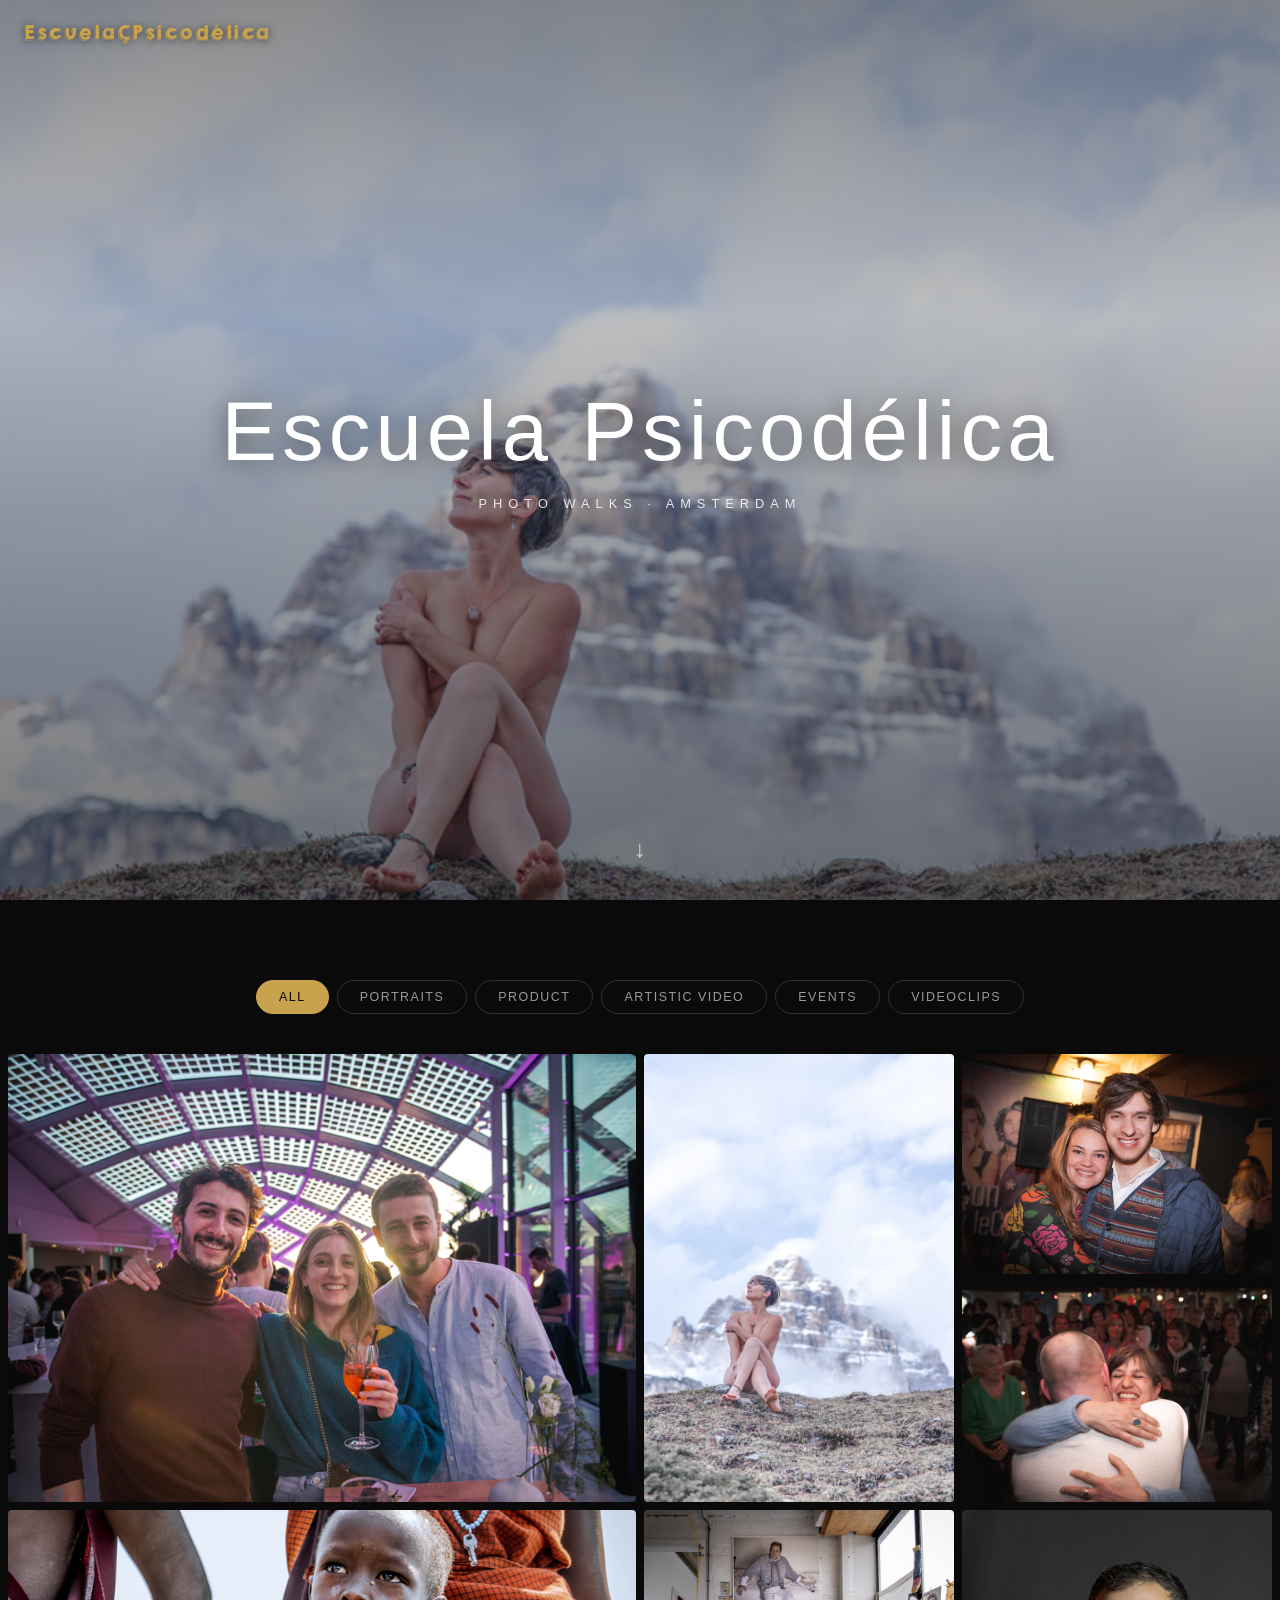
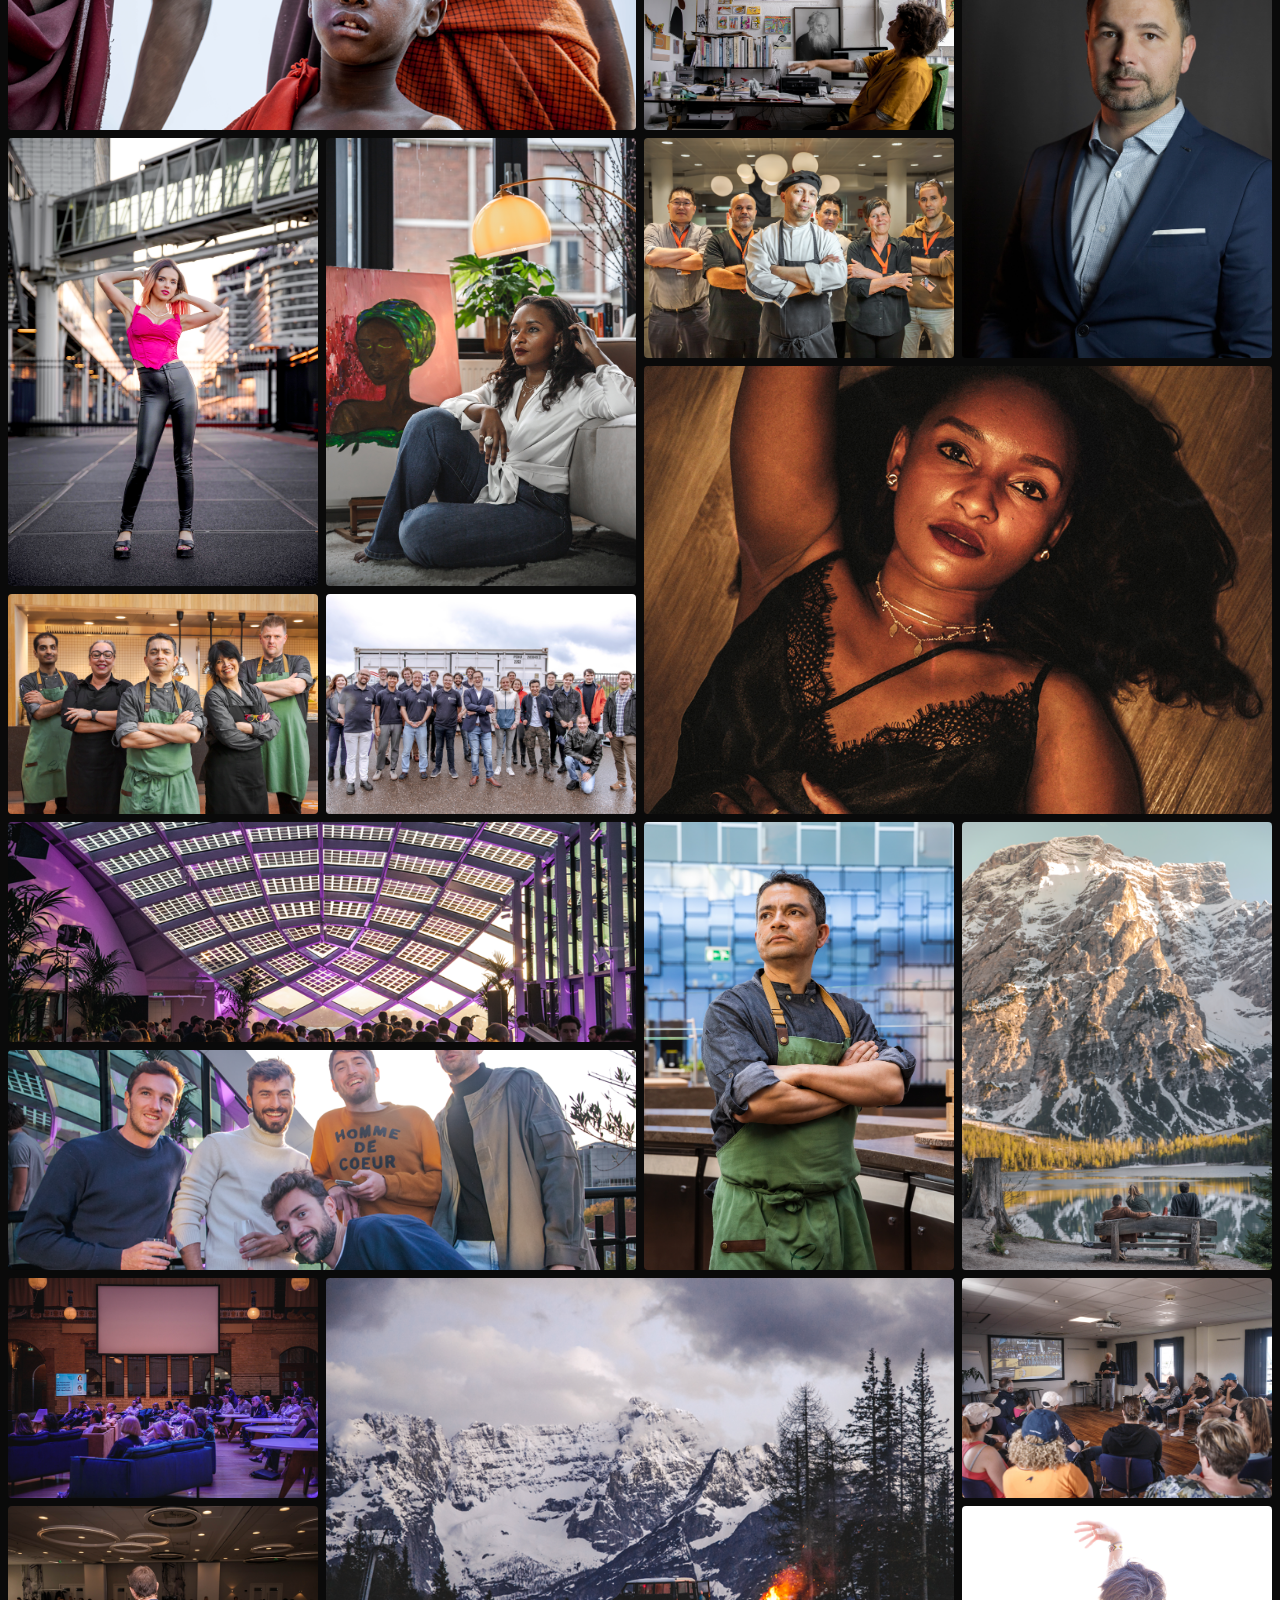
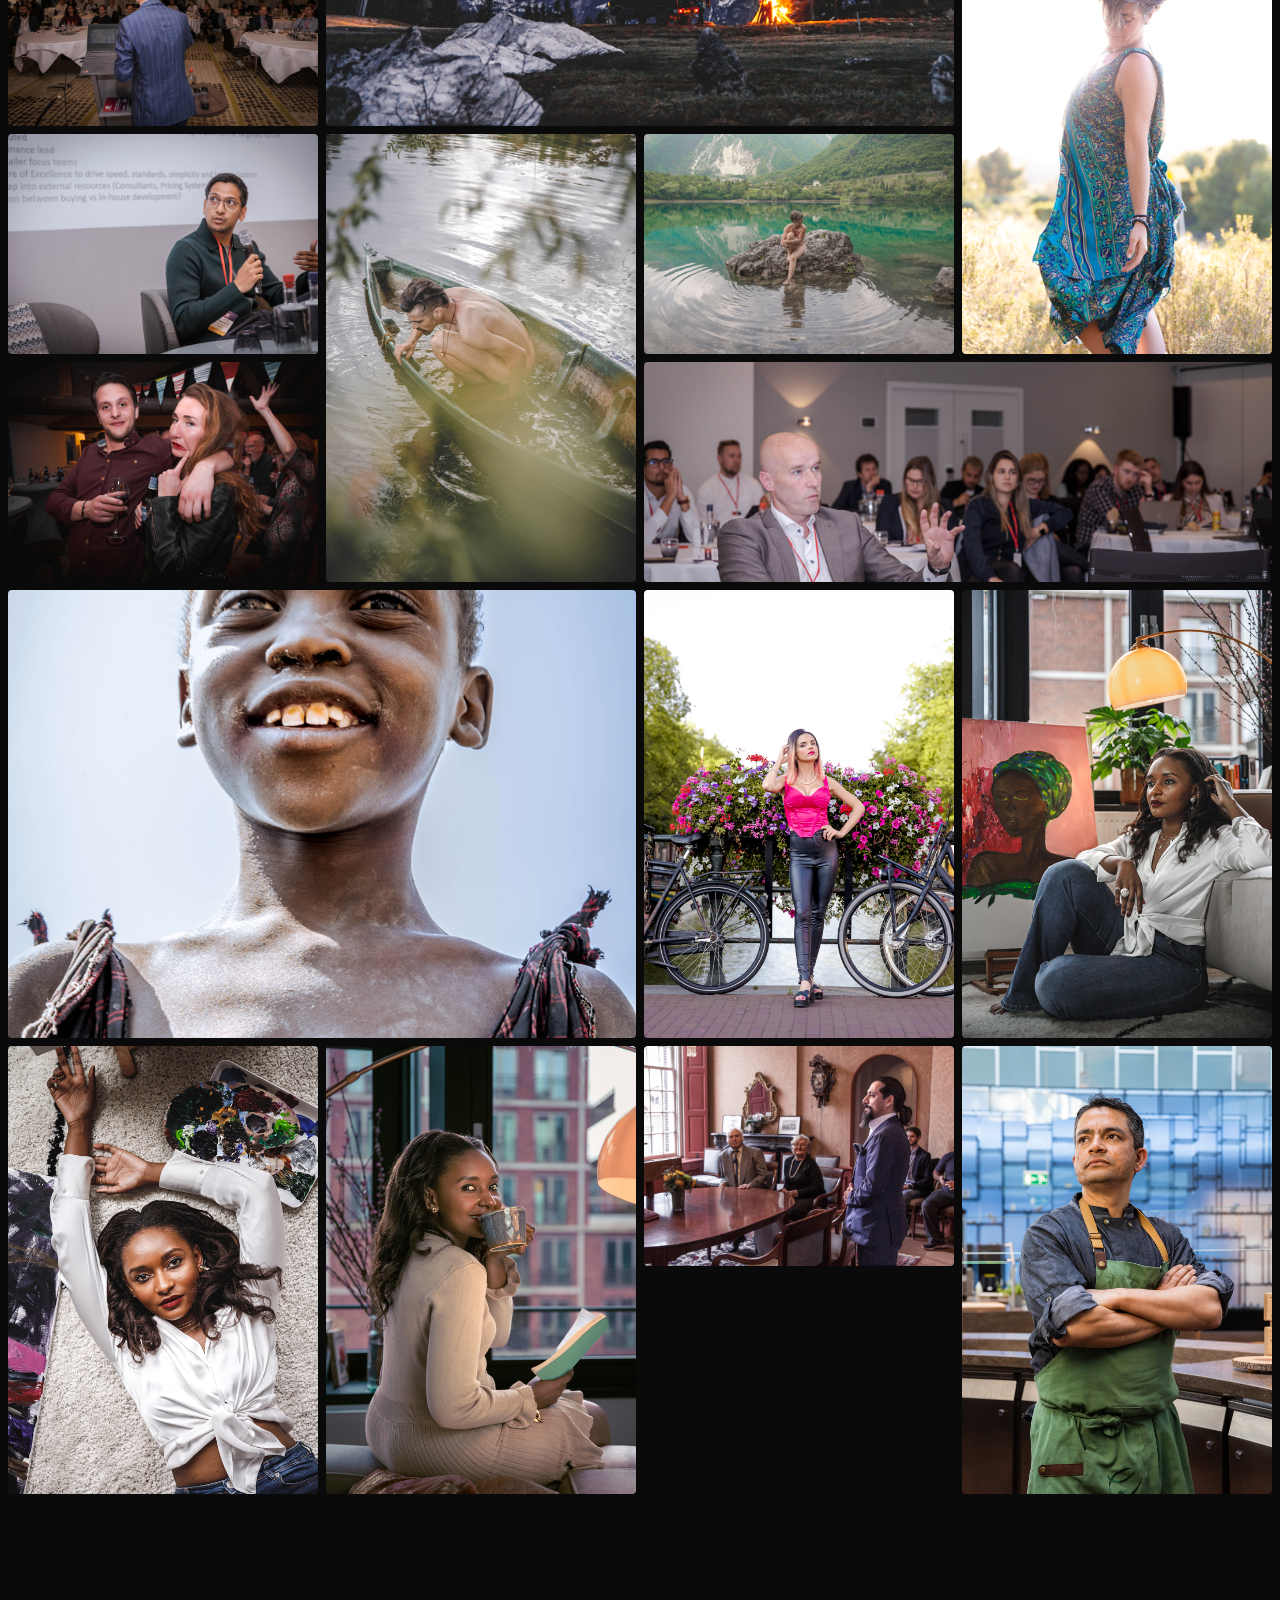
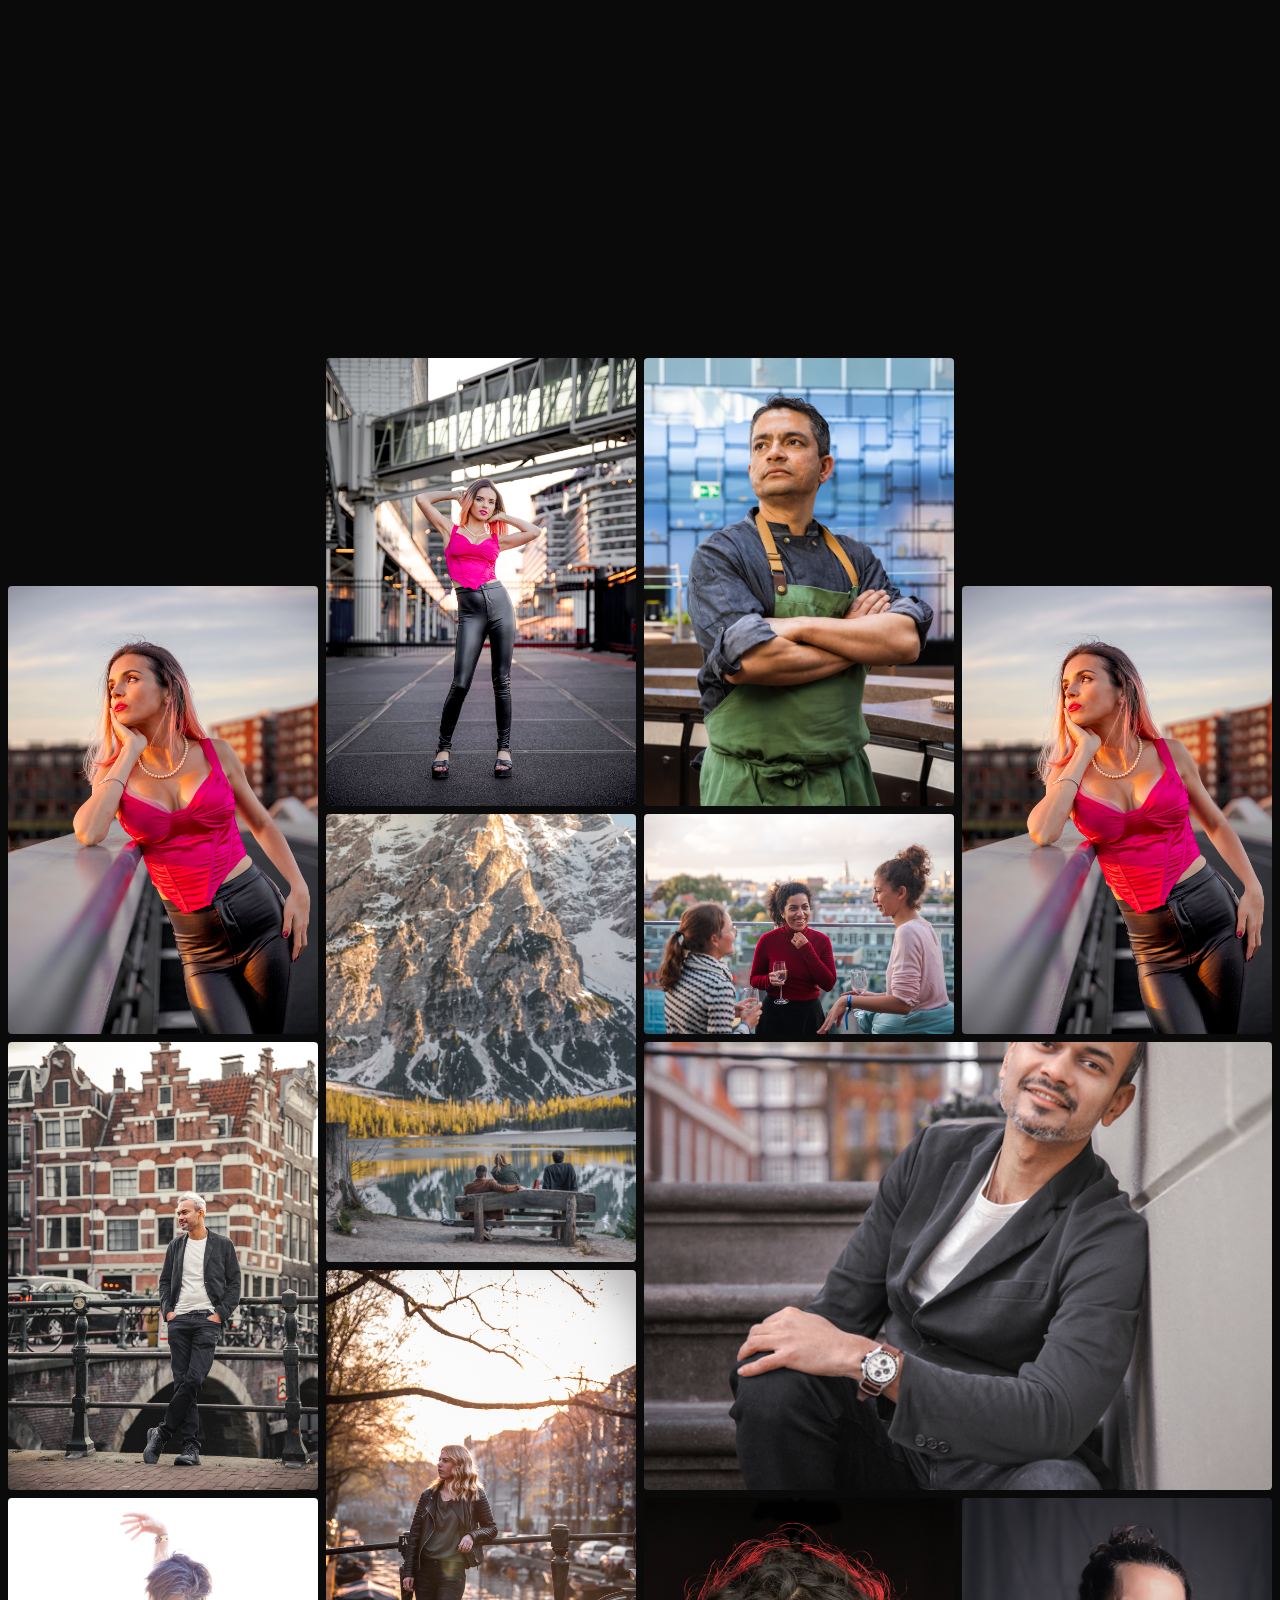
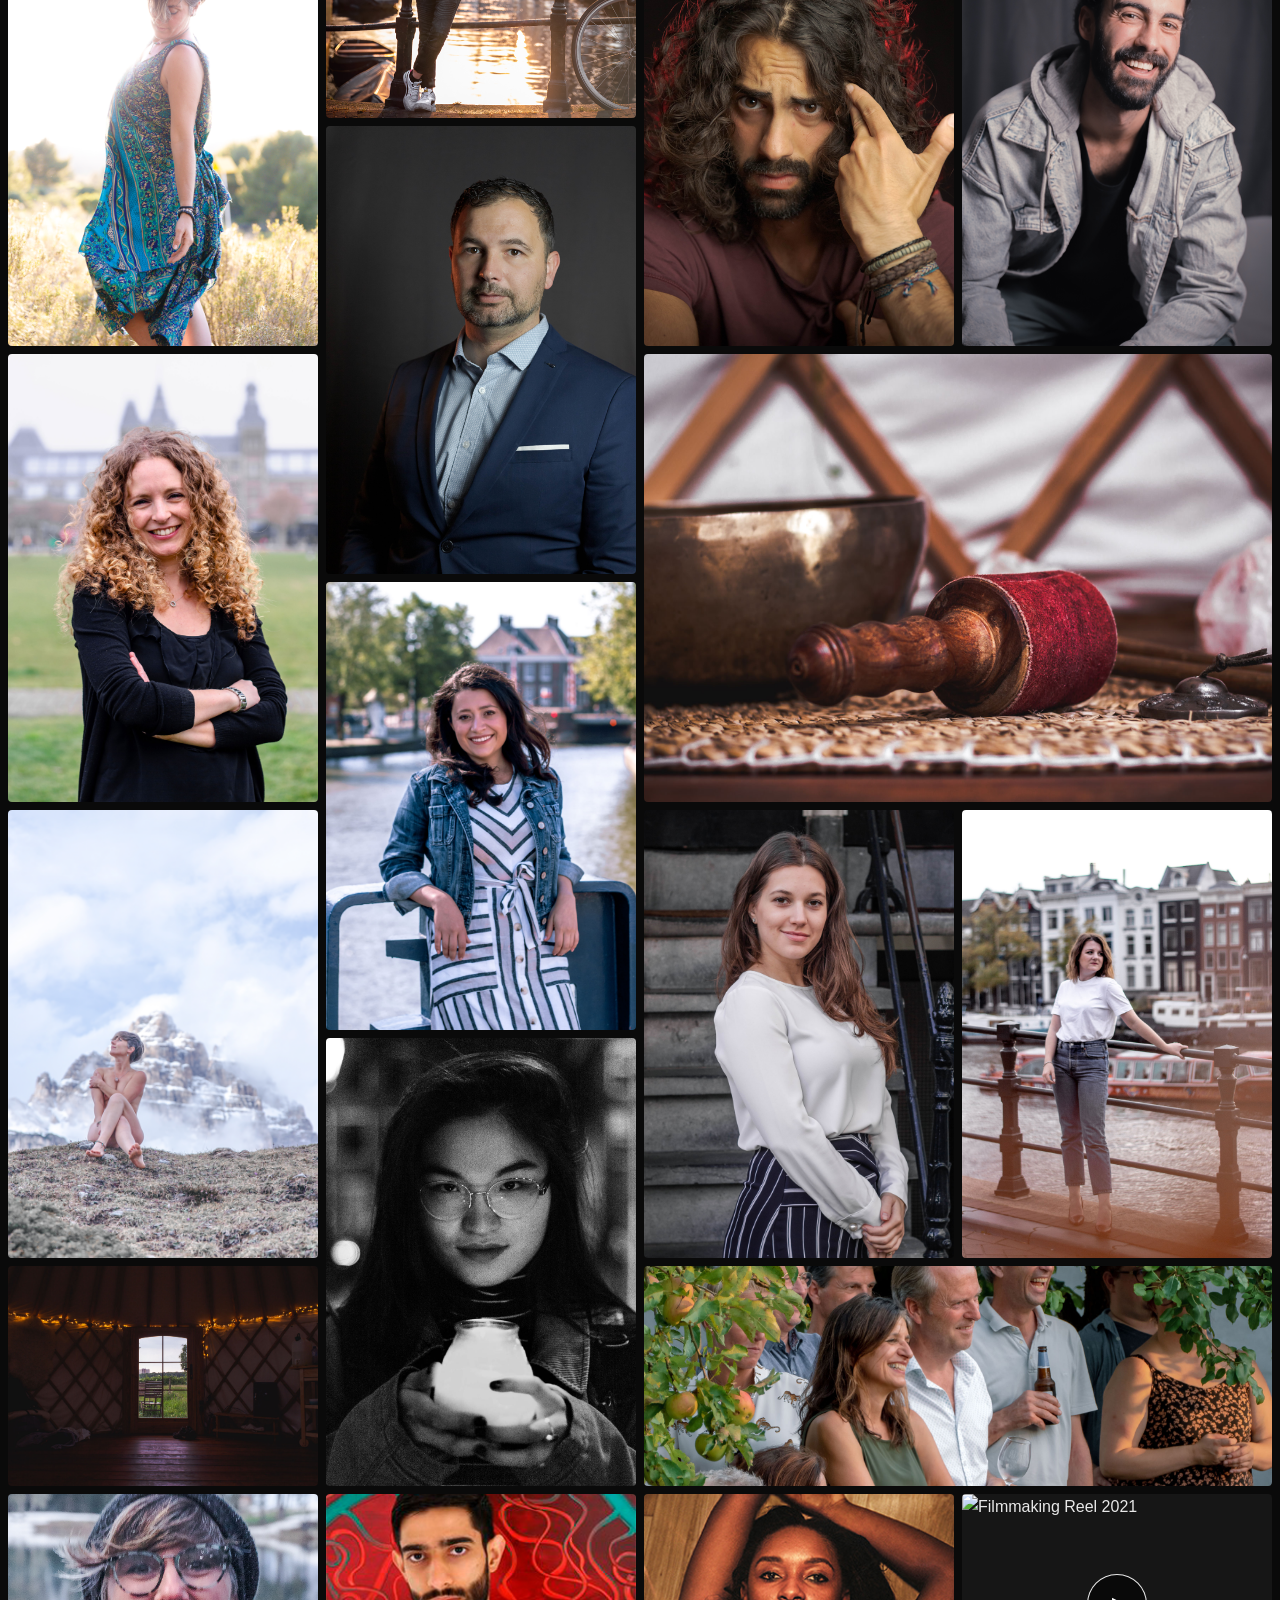
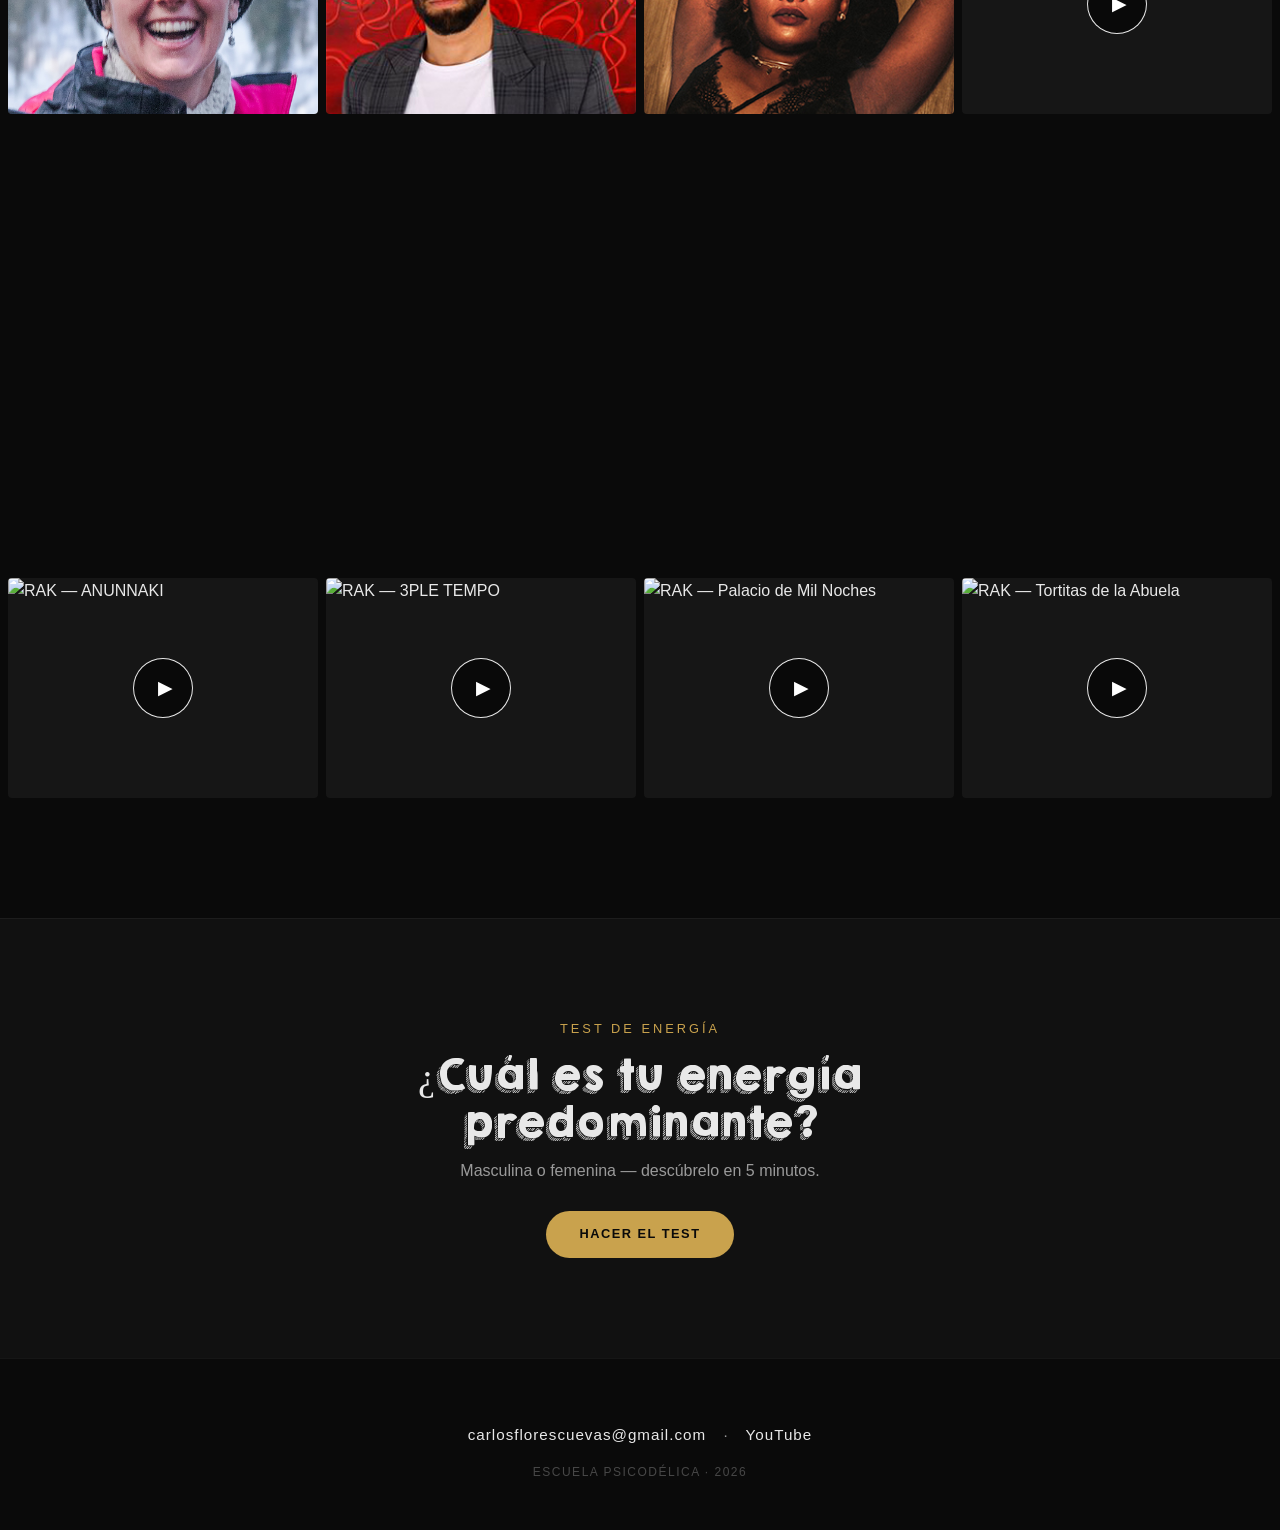
==== commit 802c8744: "Restore Energy Test (email lead magnet) + fixes from Carlos feedback - Bring back energy-test.html (" ====
--- a/index.html
+++ b/index.html
@@ -111,7 +111,7 @@
       <div class="gallery-item" data-category="portraits"><img src="assets/images/gallery/portrait-samira.jpg" alt="" loading="lazy" width="300" height="300"></div>
       <div class="gallery-item gallery-item-video tile-wide" data-category="artistic-video" data-video="m0kzSTzPfrk" data-title="Cinematography Showreel"><img src="https://i.ytimg.com/vi/m0kzSTzPfrk/hqdefault.jpg" alt="Cinematography Showreel" loading="lazy"><span class="play-badge" aria-hidden="true">▶</span></div>
       <div class="gallery-item gallery-item-video" data-category="artistic-video" data-video="V9xsMtxgI-I" data-title="Filmmaking Reel 2021"><img src="https://i.ytimg.com/vi/V9xsMtxgI-I/hqdefault.jpg" alt="Filmmaking Reel 2021" loading="lazy"><span class="play-badge" aria-hidden="true">▶</span></div>
-      <div class="gallery-item gallery-item-video" data-category="artistic-video" data-video="kTVHwl4VjeA" data-title=""Springs" (2015) Shortfilm"><img src="https://i.ytimg.com/vi/kTVHwl4VjeA/hqdefault.jpg" alt=""Springs" (2015) Shortfilm" loading="lazy"><span class="play-badge" aria-hidden="true">▶</span></div>
+      <div class="gallery-item gallery-item-video" data-category="artistic-video" data-video="kTVHwl4VjeA" data-title="&quot;Springs&quot; (2015) Shortfilm"><img src="https://i.ytimg.com/vi/kTVHwl4VjeA/hqdefault.jpg" alt="&quot;Springs&quot; (2015) Shortfilm" loading="lazy"><span class="play-badge" aria-hidden="true">▶</span></div>
       <div class="gallery-item gallery-item-video tile-wide" data-category="artistic-video" data-video="YgS37h9mOco" data-title="Amsterdam TIME LAPSE"><img src="https://i.ytimg.com/vi/YgS37h9mOco/hqdefault.jpg" alt="Amsterdam TIME LAPSE" loading="lazy"><span class="play-badge" aria-hidden="true">▶</span></div>
       <div class="gallery-item gallery-item-video" data-category="artistic-video" data-video="AtMUs6Xh_kk" data-title="Picture Perfect Match advert"><img src="https://i.ytimg.com/vi/AtMUs6Xh_kk/hqdefault.jpg" alt="Picture Perfect Match advert" loading="lazy"><span class="play-badge" aria-hidden="true">▶</span></div>
       <div class="gallery-item gallery-item-video tile-wide" data-category="events" data-video="xTo8Jw4Avuc" data-title="Events Reel"><img src="https://i.ytimg.com/vi/xTo8Jw4Avuc/hqdefault.jpg" alt="Events Reel" loading="lazy"><span class="play-badge" aria-hidden="true">▶</span></div>
@@ -123,10 +123,20 @@
         <p class="gallery-empty" hidden>No items in this category yet.</p>
     </section>
 
+    <!-- ENERGY TEST CTA -->
+    <section id="energy-test-cta" class="energy-cta">
+        <div class="energy-cta-inner">
+            <p class="energy-cta-kicker">Test de Energía</p>
+            <h2 class="energy-cta-title">¿Cuál es tu energía predominante?</h2>
+            <p class="energy-cta-text">Masculina o femenina — descúbrelo en 5 minutos.</p>
+            <a href="energy-test.html" class="energy-cta-btn">Hacer el test</a>
+        </div>
+    </section>
+
     <!-- CONTACT -->
     <footer id="contact" class="contact">
         <p class="contact-line">
-            <a href="mailto:hello@escuelapsicodelica.com">hello@escuelapsicodelica.com</a>
+            <a href="mailto:carlosflorescuevas@gmail.com">carlosflorescuevas@gmail.com</a>
             <span class="contact-sep">·</span>
             <a href="https://www.youtube.com/@escuelapsicodelica/featured" target="_blank" rel="noopener">YouTube</a>
         </p>
--- a/style.css
+++ b/style.css
@@ -246,6 +246,44 @@
     font-size: 0.9rem;
 }
 
+/* ===== ENERGY TEST CTA ===== */
+.energy-cta {
+    padding: 100px 24px;
+    text-align: center;
+    background: var(--bg-card);
+    border-top: 1px solid rgba(255,255,255,0.05);
+}
+.energy-cta-inner { max-width: 600px; margin: 0 auto; }
+.energy-cta-kicker {
+    font-size: 0.8rem;
+    color: var(--gold);
+    text-transform: uppercase;
+    letter-spacing: 3px;
+    margin-bottom: 14px;
+}
+.energy-cta-title {
+    font-family: 'KG Happy', cursive;
+    font-weight: normal;
+    font-size: clamp(1.6rem, 4vw, 2.4rem);
+    color: var(--text);
+    line-height: 1.2;
+    margin-bottom: 12px;
+}
+.energy-cta-text { color: var(--text-muted); margin-bottom: 28px; }
+.energy-cta-btn {
+    display: inline-block;
+    background: var(--gold);
+    color: var(--bg) !important;
+    padding: 13px 34px;
+    border-radius: 50px;
+    font-size: 0.8rem;
+    font-weight: 600;
+    letter-spacing: 1.5px;
+    text-transform: uppercase;
+    transition: all var(--transition);
+}
+.energy-cta-btn:hover { background: var(--gold-light); color: var(--bg) !important; }
+
 /* ===== CONTACT ===== */
 .contact {
     padding: 64px 24px 48px;
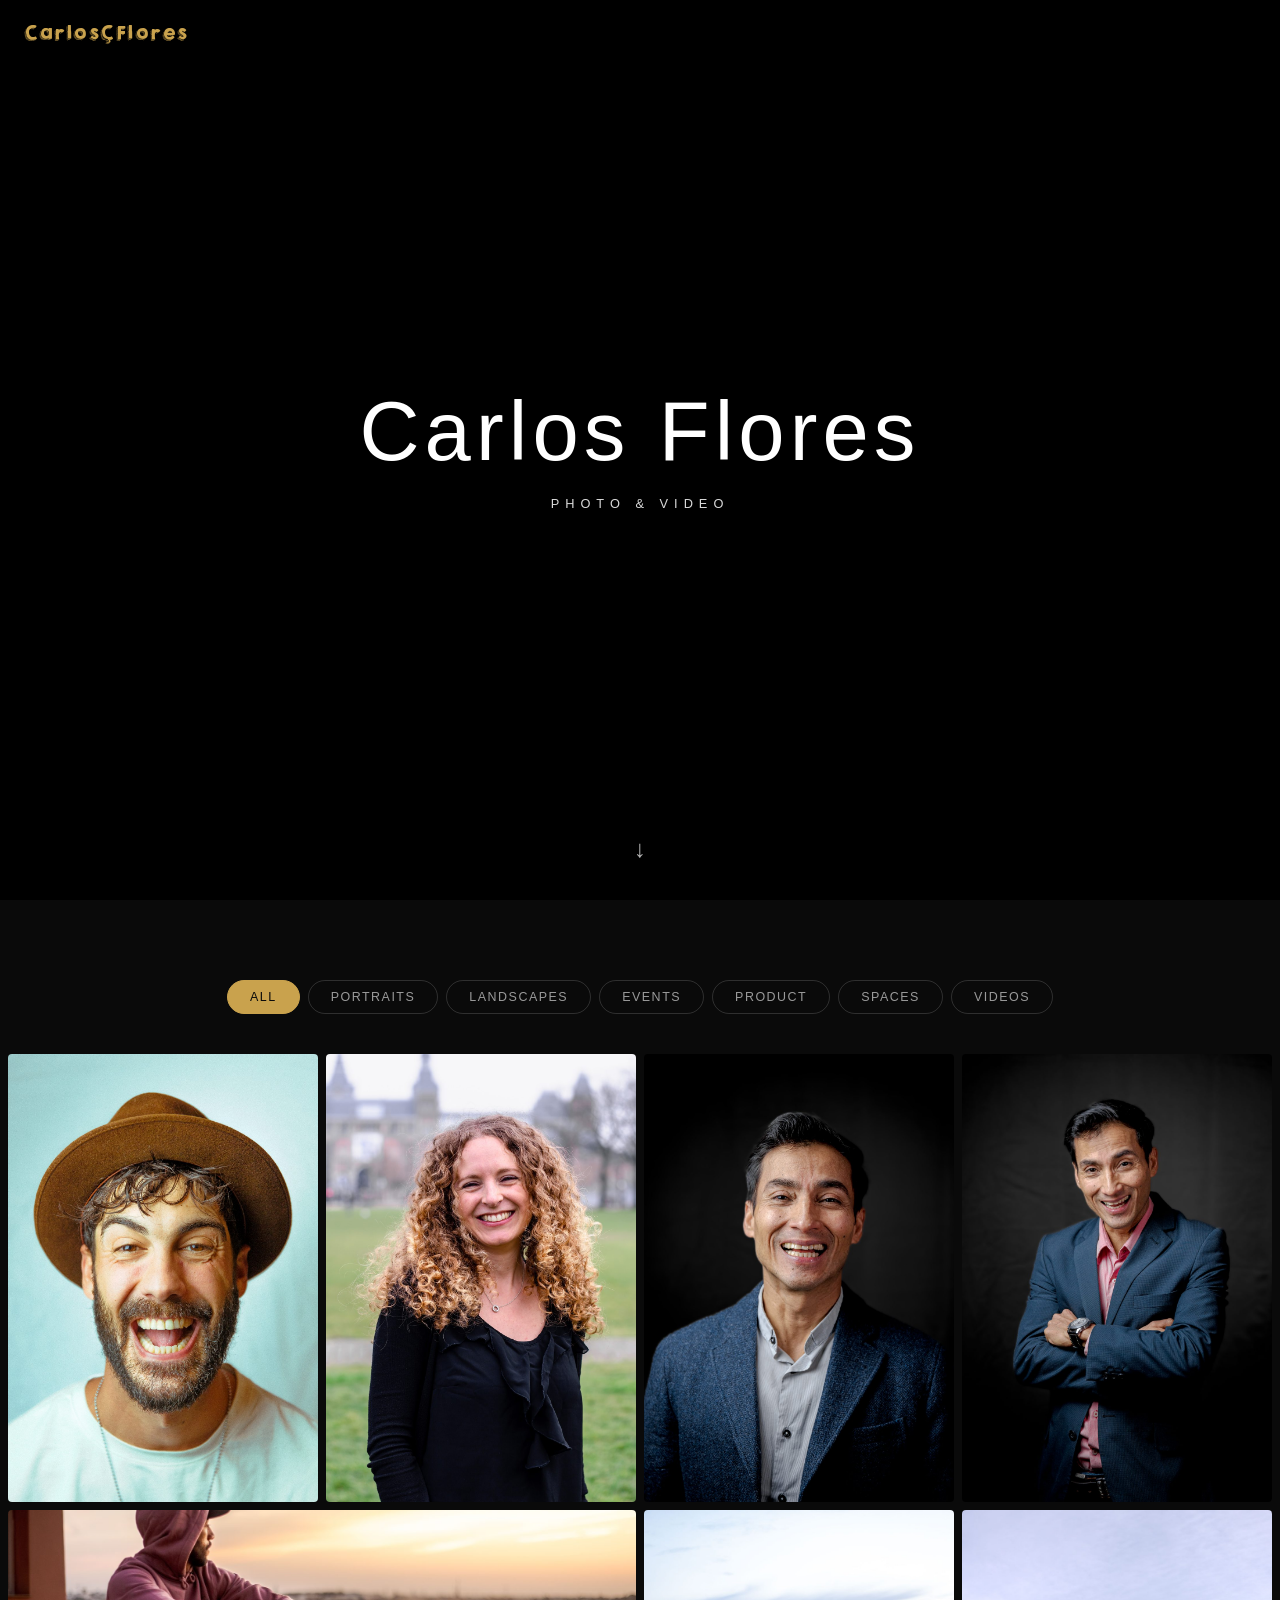
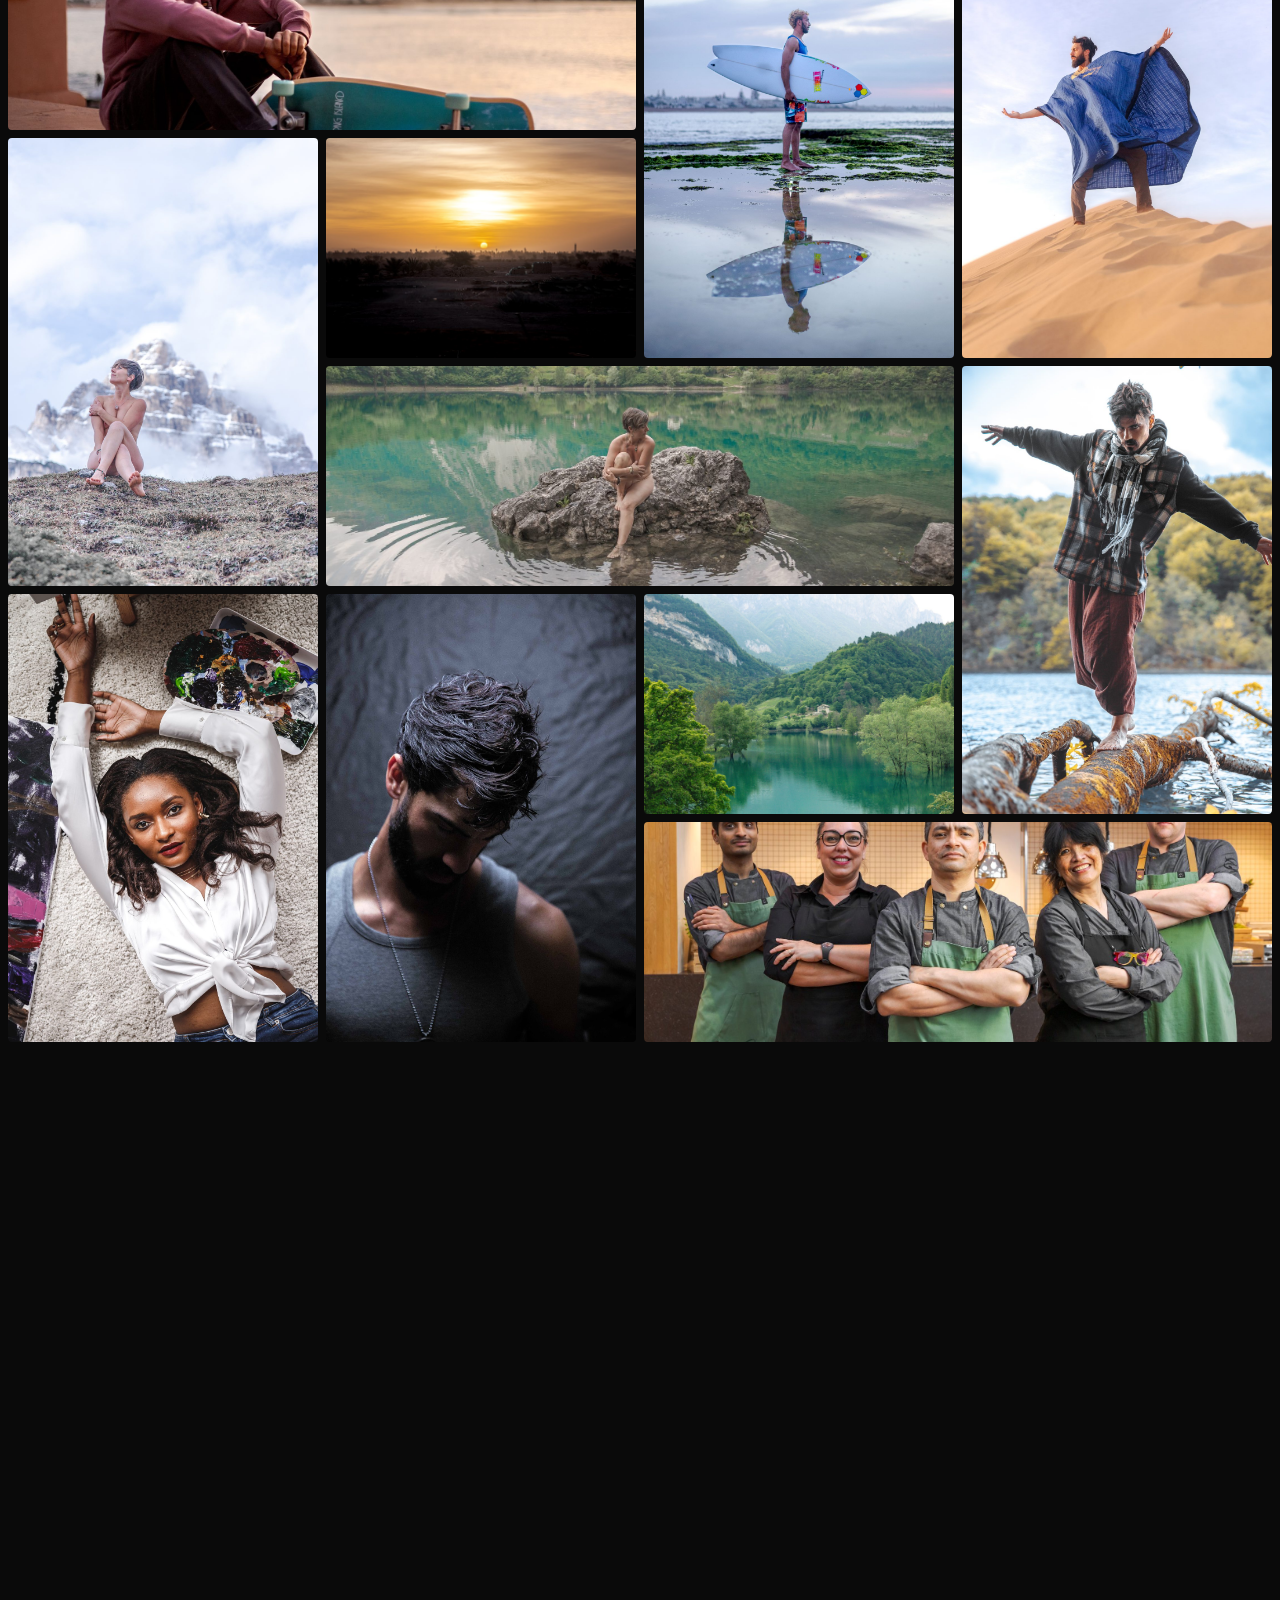
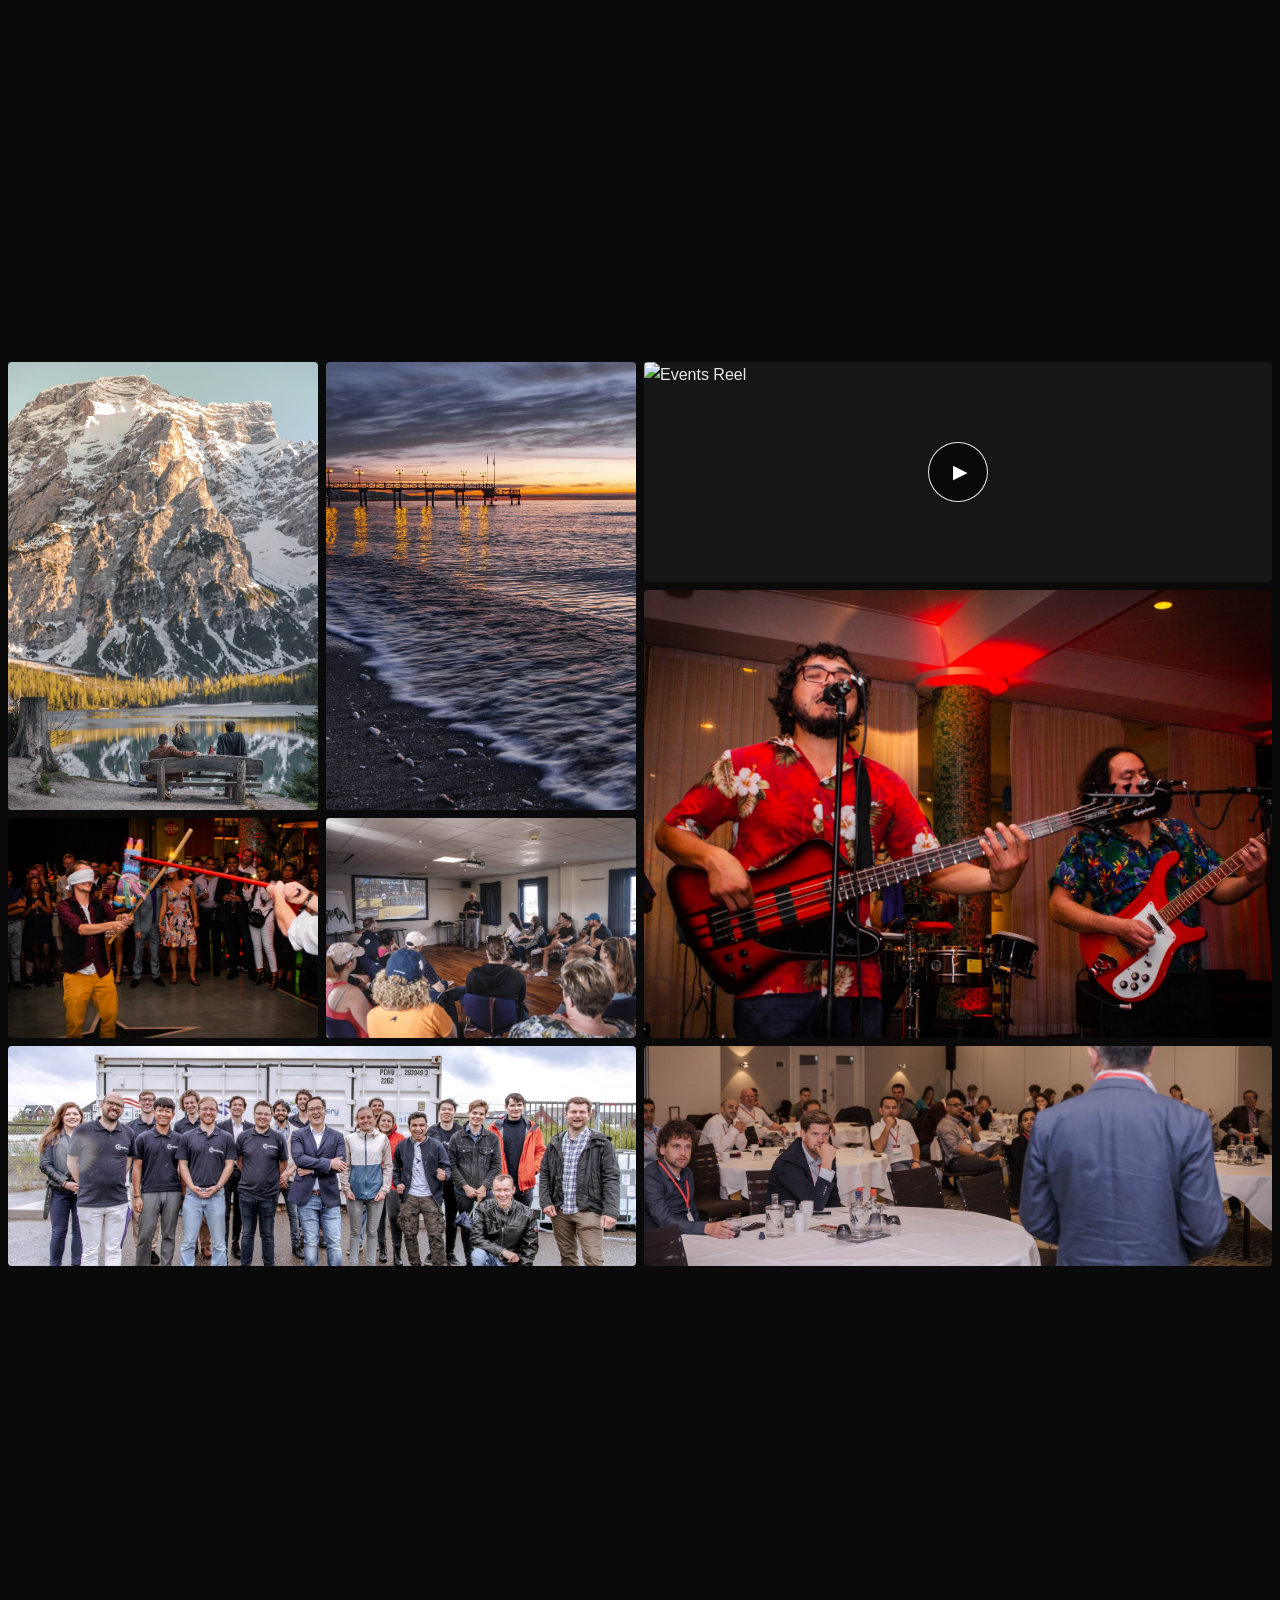
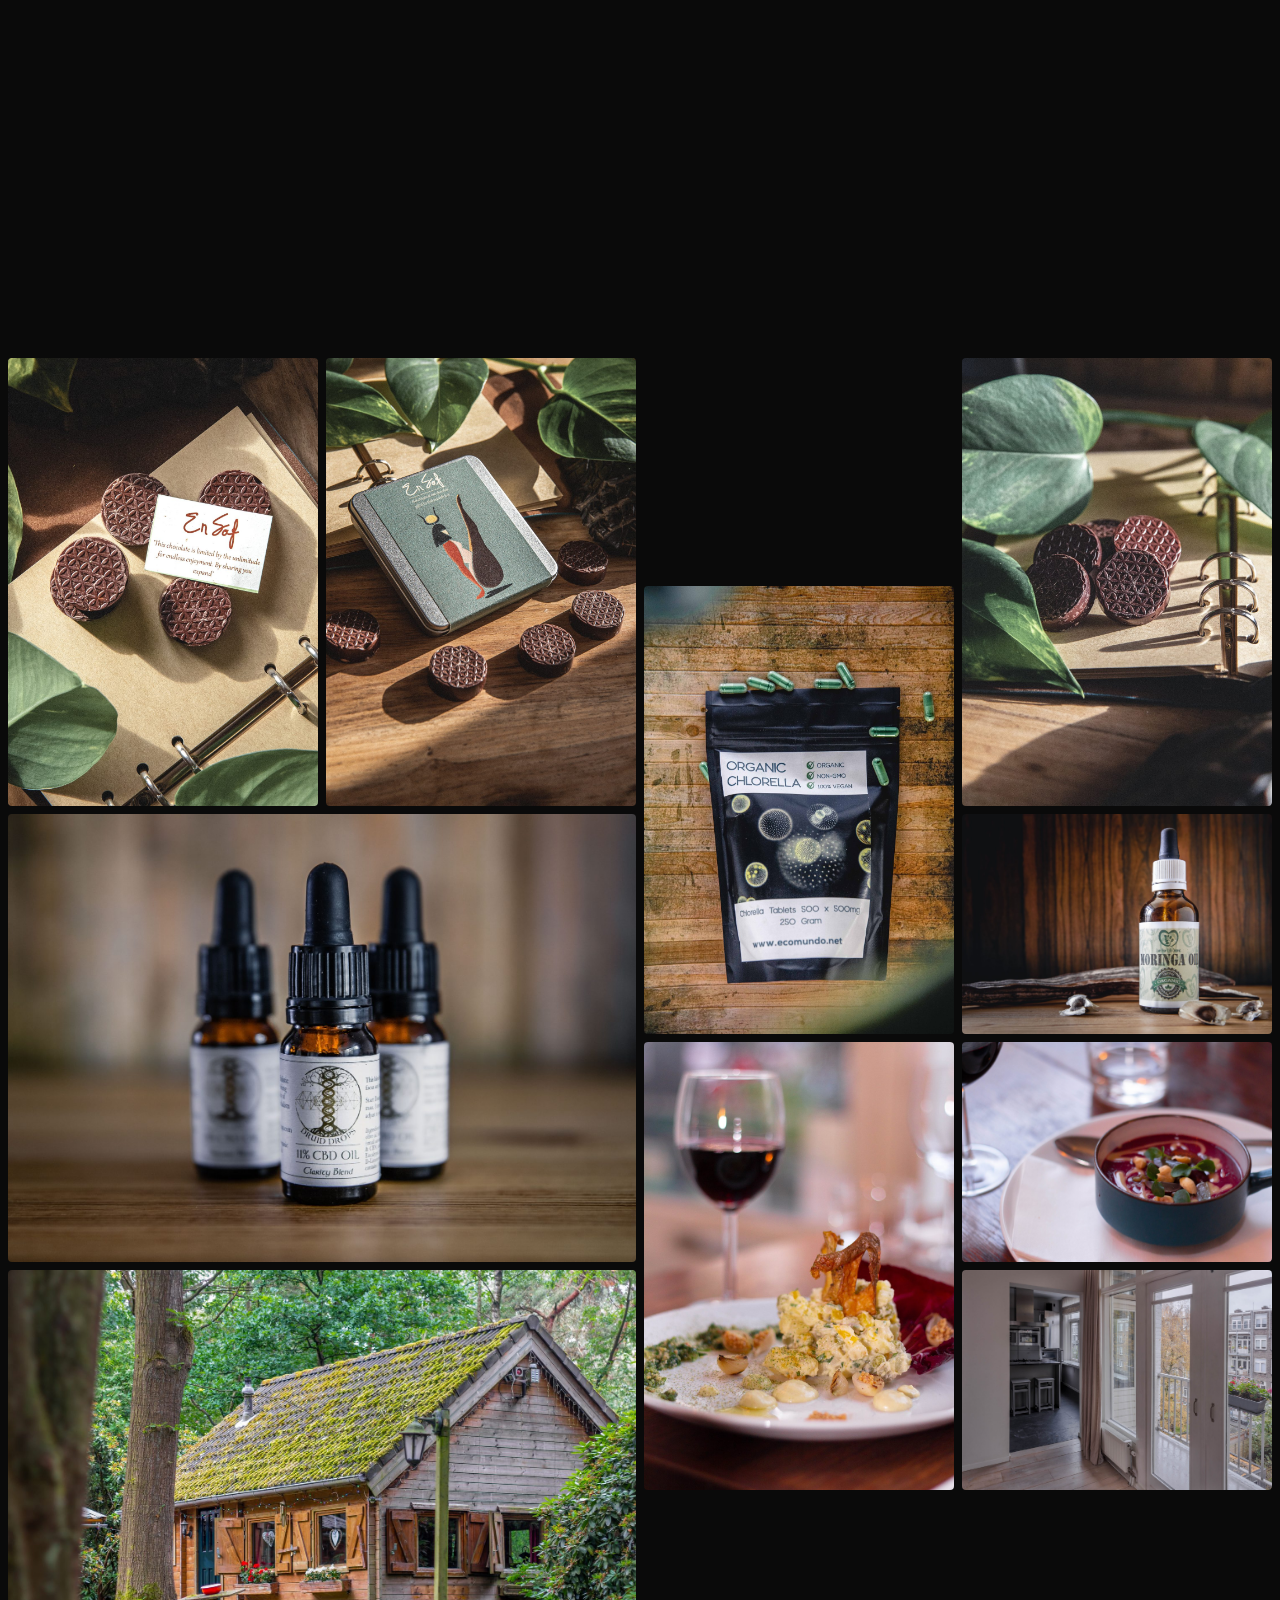
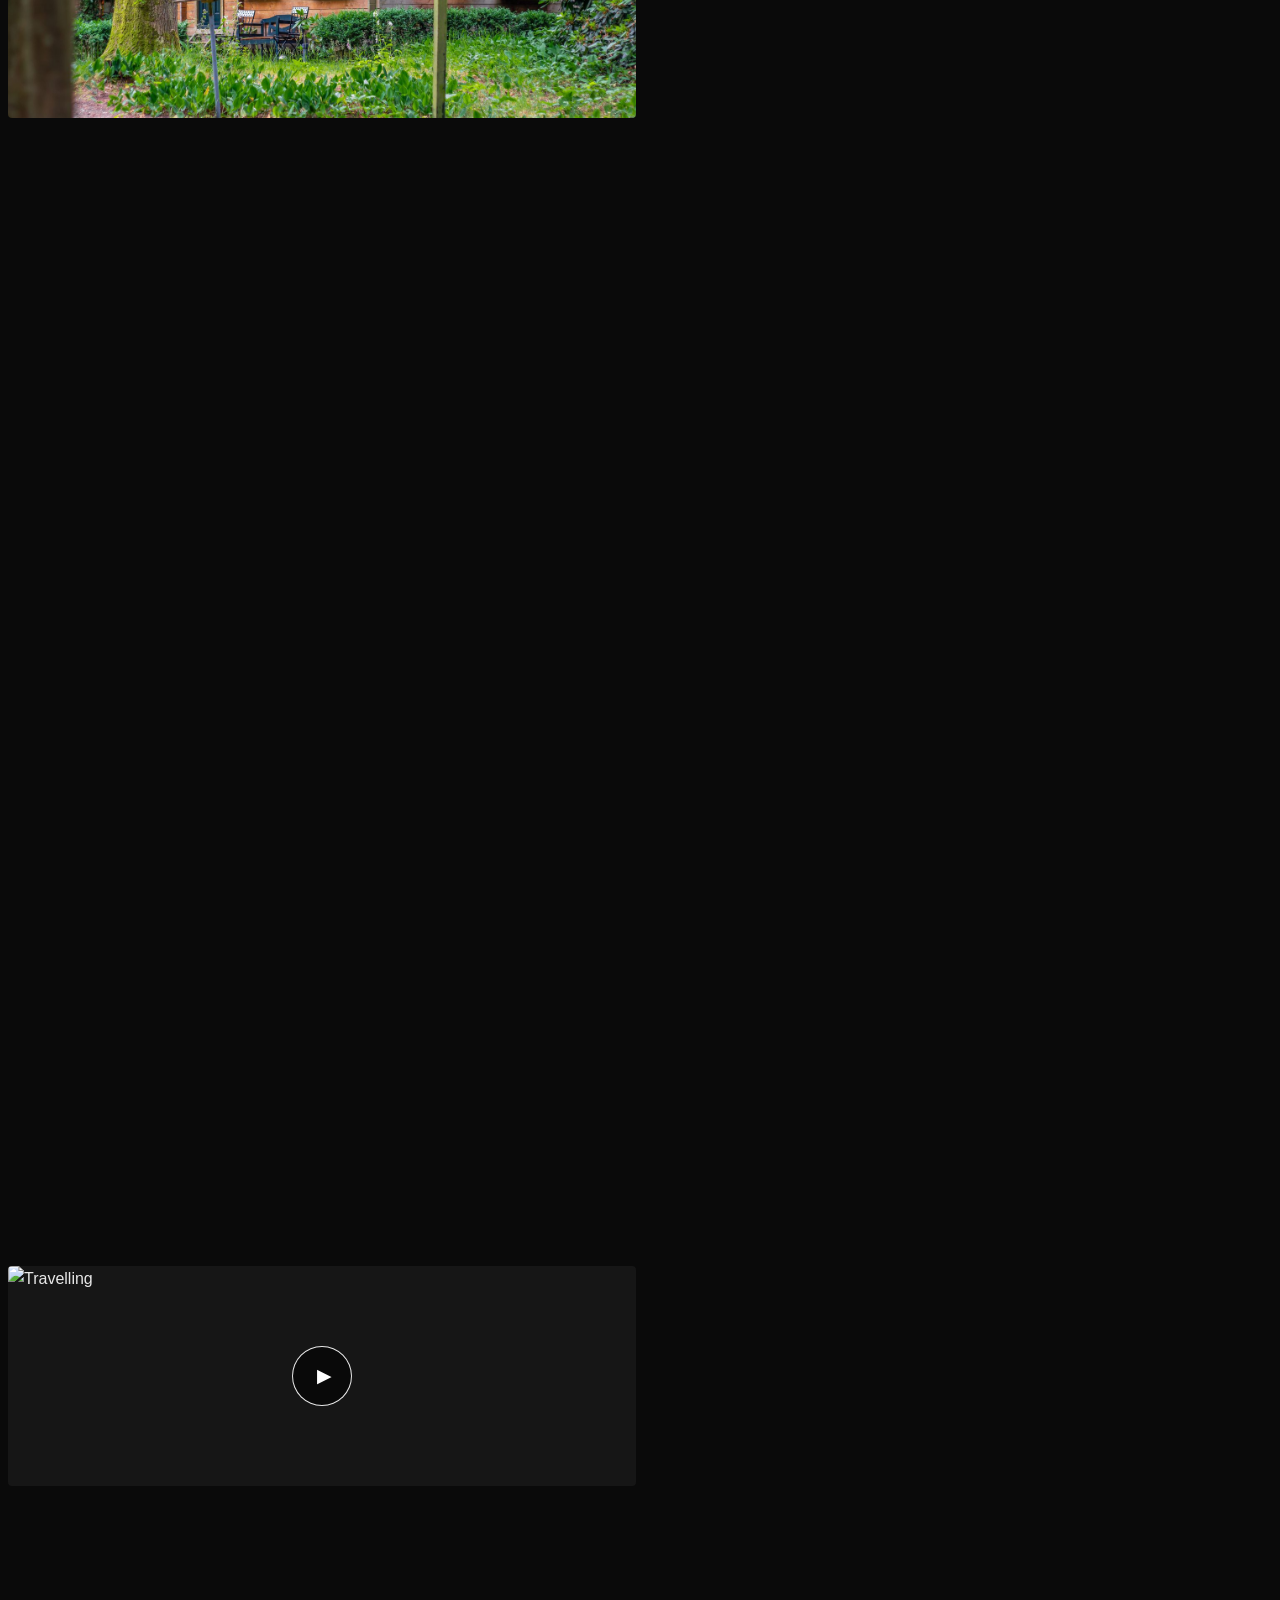
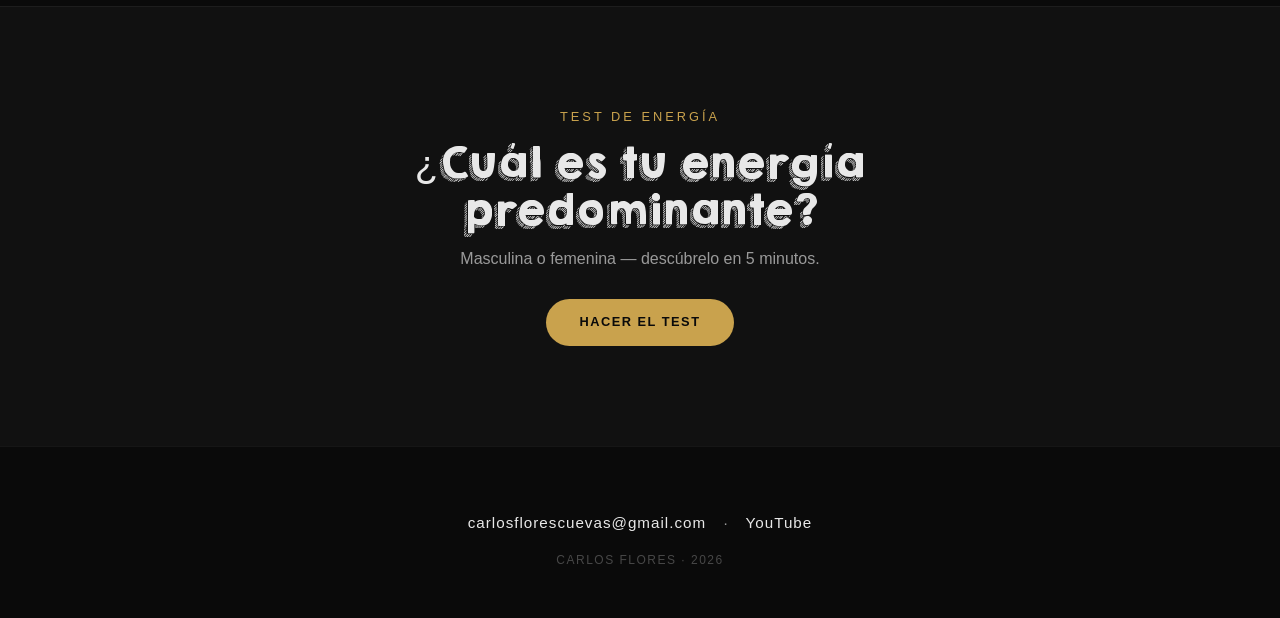
==== commit 2512496f: "Rebrand to Carlos Flores + rebuild gallery from Carlos's Drive - Rename site "Escuela Psicodélica" -" ====
--- a/index.html
+++ b/index.html
@@ -3,15 +3,15 @@
 <head>
     <meta charset="UTF-8">
     <meta name="viewport" content="width=device-width, initial-scale=1.0">
-    <title>Escuela Psicodélica — Photo Walks</title>
-    <meta name="description" content="Photo walks in Amsterdam with Escuela Psicodélica. 1–2 hour paid photography sessions.">
+    <title>Carlos Flores — Photo & Video</title>
+    <meta name="description" content="Carlos Flores — photographer & filmmaker based in Amsterdam. Photo & video work.">
     <link rel="stylesheet" href="style.css">
     <link rel="icon" href="assets/images/flower-of-life.png" type="image/png">
 </head>
 <body>
 
     <!-- LOGO (top-left) -->
-    <a href="#hero" class="site-logo" aria-label="Escuela Psicodélica home">Escuela&nbsp;Psicodélica</a>
+    <a href="#hero" class="site-logo" aria-label="Carlos Flores home">Carlos&nbsp;Flores</a>
 
     <!-- HERO -->
     <section id="hero" class="hero">
@@ -22,13 +22,13 @@
         <video
             class="hero-video"
             src="assets/video/hero-reel.mp4"
-            poster="assets/images/gallery/photo-2022-10-1.png"
+            poster="assets/images/gallery/landscapes/clon-lago-di-braies-1.jpg"
             autoplay muted loop playsinline preload="metadata"
             aria-hidden="true"></video>
         <div class="hero-overlay"></div>
         <div class="hero-content">
-            <h1 class="hero-name">Escuela Psicodélica</h1>
-            <p class="hero-tagline">Photo walks · Amsterdam</p>
+            <h1 class="hero-name">Carlos Flores</h1>
+            <p class="hero-tagline">Photo & Video</p>
         </div>
         <a href="#gallery" class="hero-scroll" aria-label="Scroll to gallery">↓</a>
     </section>
@@ -38,87 +38,72 @@
         <div class="gallery-filters" role="tablist">
             <button class="filter active" data-filter="all" role="tab" aria-selected="true">All</button>
             <button class="filter" data-filter="portraits" role="tab">Portraits</button>
+            <button class="filter" data-filter="landscapes" role="tab">Landscapes</button>
+            <button class="filter" data-filter="events" role="tab">Events</button>
             <button class="filter" data-filter="product" role="tab">Product</button>
-            <button class="filter" data-filter="artistic-video" role="tab">Artistic Video</button>
-            <button class="filter" data-filter="events" role="tab">Events</button>
-            <button class="filter" data-filter="videoclips" role="tab">Videoclips</button>
+            <button class="filter" data-filter="spaces" role="tab">Spaces</button>
+            <button class="filter" data-filter="videos" role="tab">Videos</button>
         </div>
         <div class="gallery" id="gallery-grid">
-      <div class="gallery-item tile-feature" data-category="events"><img src="assets/images/gallery/photo-2022-10-1-1.png" alt="" loading="lazy" width="800" height="538"></div>
-      <div class="gallery-item tile-tall" data-category="portraits"><img src="assets/images/gallery/photo-2022-10-1.png" alt="" loading="lazy" width="800" height="1006"></div>
-      <div class="gallery-item" data-category="portraits"><img src="assets/images/gallery/photo-2022-10-10-1.png" alt="" loading="lazy" width="873" height="582"></div>
-      <div class="gallery-item tile-wide" data-category="portraits"><img src="assets/images/gallery/photo-2022-10-10.png" alt="" loading="lazy" width="800" height="533"></div>
-      <div class="gallery-item" data-category="events"><img src="assets/images/gallery/photo-2022-10-11-1.png" alt="" loading="lazy" width="776" height="554"></div>
-      <div class="gallery-item" data-category="events"><img src="assets/images/gallery/photo-2022-10-11.png" alt="" loading="lazy" width="800" height="533"></div>
-      <div class="gallery-item tile-tall" data-category="portraits"><img src="assets/images/gallery/photo-2022-10-13.png" alt="" loading="lazy" width="800" height="1035"></div>
-      <div class="gallery-item tile-tall" data-category="portraits"><img src="assets/images/gallery/photo-2022-10-14.png" alt="" loading="lazy" width="800" height="1200"></div>
-      <div class="gallery-item tile-tall" data-category="portraits"><img src="assets/images/gallery/photo-2022-10-15.png" alt="" loading="lazy" width="800" height="1200"></div>
-      <div class="gallery-item tile-feature" data-category="portraits"><img src="assets/images/gallery/photo-2022-10-17.1.png" alt="" loading="lazy" width="800" height="1093"></div>
-      <div class="gallery-item" data-category="events"><img src="assets/images/gallery/photo-2022-10-17.2.png" alt="" loading="lazy" width="800" height="533"></div>
-      <div class="gallery-item" data-category="events"><img src="assets/images/gallery/photo-2022-10-18.png" alt="" loading="lazy" width="800" height="533"></div>
-      <div class="gallery-item tile-wide" data-category="events"><img src="assets/images/gallery/photo-2022-10-2.png" alt="" loading="lazy" width="800" height="533"></div>
-      <div class="gallery-item tile-tall" data-category="portraits"><img src="assets/images/gallery/photo-2022-10-20.png" alt="" loading="lazy" width="800" height="1200"></div>
-      <div class="gallery-item" data-category="events"><img src="assets/images/gallery/photo-2022-10-21.png" alt="" loading="lazy" width="800" height="500"></div>
-      <div class="gallery-item tile-wide" data-category="events"><img src="assets/images/gallery/photo-2022-10-3-1.png" alt="" loading="lazy" width="800" height="533"></div>
-      <div class="gallery-item tile-tall" data-category="events"><img src="assets/images/gallery/photo-2022-10-3.png" alt="" loading="lazy" width="750" height="1125"></div>
-      <div class="gallery-item" data-category="product"><img src="assets/images/gallery/photo-2022-10-4-1.png" alt="" loading="lazy" width="800" height="533"></div>
-      <div class="gallery-item tile-feature" data-category="events"><img src="assets/images/gallery/photo-2022-10-4.png" alt="" loading="lazy" width="800" height="533"></div>
-      <div class="gallery-item" data-category="product"><img src="assets/images/gallery/photo-2022-10-5.png" alt="" loading="lazy" width="800" height="487"></div>
-      <div class="gallery-item" data-category="portraits"><img src="assets/images/gallery/photo-2022-10-6-1.png" alt="" loading="lazy" width="800" height="533"></div>
-      <div class="gallery-item tile-tall" data-category="portraits"><img src="assets/images/gallery/photo-2022-10-6.png" alt="" loading="lazy" width="800" height="1200"></div>
-      <div class="gallery-item" data-category="portraits"><img src="assets/images/gallery/photo-2022-10-7-1.png" alt="" loading="lazy" width="800" height="533"></div>
-      <div class="gallery-item tile-tall" data-category="portraits"><img src="assets/images/gallery/photo-2022-10-7.png" alt="" loading="lazy" width="800" height="1200"></div>
-      <div class="gallery-item tile-wide" data-category="events"><img src="assets/images/gallery/photo-2022-10-8-1.png" alt="" loading="lazy" width="800" height="533"></div>
-      <div class="gallery-item" data-category="events"><img src="assets/images/gallery/photo-2022-10-8.png" alt="" loading="lazy" width="800" height="590"></div>
-      <div class="gallery-item" data-category="portraits"><img src="assets/images/gallery/photo-2022-10-9-1.png" alt="" loading="lazy" width="873" height="582"></div>
-      <div class="gallery-item tile-feature" data-category="portraits"><img src="assets/images/gallery/photo-2022-10-9.png" alt="" loading="lazy" width="800" height="1200"></div>
-      <div class="gallery-item tile-tall" data-category="portraits"><img src="assets/images/gallery/photo-2022-11-1-1.png" alt="" loading="lazy" width="600" height="777"></div>
-      <div class="gallery-item tile-tall" data-category="portraits"><img src="assets/images/gallery/photo-2022-11-10-1.png" alt="" loading="lazy" width="600" height="900"></div>
-      <div class="gallery-item tile-tall" data-category="portraits"><img src="assets/images/gallery/photo-2022-11-11-1.png" alt="" loading="lazy" width="600" height="900"></div>
-      <div class="gallery-item tile-tall" data-category="portraits"><img src="assets/images/gallery/photo-2022-11-12.png" alt="" loading="lazy" width="600" height="900"></div>
-      <div class="gallery-item" data-category="events"><img src="assets/images/gallery/photo-2022-11-13.jpg" alt="" loading="lazy" width="1900" height="1267"></div>
-      <div class="gallery-item tile-tall" data-category="portraits"><img src="assets/images/gallery/photo-2022-11-13.png" alt="" loading="lazy" width="600" height="900"></div>
-      <div class="gallery-item" data-category="portraits"><img src="assets/images/gallery/photo-2022-11-14-1.png" alt="" loading="lazy" width="600" height="400"></div>
-      <div class="gallery-item" data-category="events"><img src="assets/images/gallery/photo-2022-11-14.jpg" alt="" loading="lazy" width="1900" height="1267"></div>
-      <div class="gallery-item tile-feature" data-category="portraits"><img src="assets/images/gallery/photo-2022-11-14.png" alt="" loading="lazy" width="800" height="1006"></div>
-      <div class="gallery-item" data-category="portraits"><img src="assets/images/gallery/photo-2022-11-15-1.png" alt="" loading="lazy" width="600" height="400"></div>
-      <div class="gallery-item tile-tall" data-category="portraits"><img src="assets/images/gallery/photo-2022-11-15.png" alt="" loading="lazy" width="800" height="1006"></div>
-      <div class="gallery-item tile-tall" data-category="portraits"><img src="assets/images/gallery/photo-2022-11-16.png" alt="" loading="lazy" width="800" height="1034"></div>
-      <div class="gallery-item tile-tall" data-category="events"><img src="assets/images/gallery/photo-2022-11-2.png" alt="" loading="lazy" width="600" height="900"></div>
-      <div class="gallery-item tile-tall" data-category="portraits"><img src="assets/images/gallery/photo-2022-11-20.png" alt="" loading="lazy" width="800" height="1006"></div>
-      <div class="gallery-item tile-tall" data-category="events"><img src="assets/images/gallery/photo-2022-11-3-1.png" alt="" loading="lazy" width="600" height="900"></div>
-      <div class="gallery-item tile-tall" data-category="portraits"><img src="assets/images/gallery/photo-2022-11-3-1ccc.jpg" alt="" loading="lazy" width="600" height="900"></div>
-      <div class="gallery-item tile-tall" data-category="portraits"><img src="assets/images/gallery/photo-2022-11-3.png" alt="" loading="lazy" width="800" height="1006"></div>
-      <div class="gallery-item tile-feature" data-category="portraits"><img src="assets/images/gallery/photo-2022-11-4-1.png" alt="" loading="lazy" width="600" height="900"></div>
-      <div class="gallery-item" data-category="portraits"><img src="assets/images/gallery/photo-2022-11-4.png" alt="" loading="lazy" width="650" height="433"></div>
-      <div class="gallery-item tile-tall" data-category="portraits"><img src="assets/images/gallery/photo-2022-11-5.png" alt="" loading="lazy" width="600" height="900"></div>
-      <div class="gallery-item tile-tall" data-category="portraits"><img src="assets/images/gallery/photo-2022-11-6-1.png" alt="" loading="lazy" width="600" height="900"></div>
-      <div class="gallery-item tile-tall" data-category="portraits"><img src="assets/images/gallery/photo-2022-11-6.png" alt="" loading="lazy" width="800" height="1199"></div>
-      <div class="gallery-item tile-tall" data-category="portraits"><img src="assets/images/gallery/photo-2022-11-7-1.png" alt="" loading="lazy" width="600" height="750"></div>
-      <div class="gallery-item tile-tall" data-category="portraits"><img src="assets/images/gallery/photo-2022-11-8-1.png" alt="" loading="lazy" width="600" height="750"></div>
-      <div class="gallery-item tile-tall" data-category="portraits"><img src="assets/images/gallery/photo-2022-11-9.png" alt="" loading="lazy" width="600" height="776"></div>
-      <div class="gallery-item tile-tall" data-category="portraits"><img src="assets/images/gallery/portfolio-1.jpg" alt="" loading="lazy" width="1900" height="2459"></div>
-      <div class="gallery-item tile-feature" data-category="product"><img src="assets/images/gallery/portfolio-2.jpg" alt="" loading="lazy" width="1900" height="1267"></div>
-      <div class="gallery-item tile-tall" data-category="portraits"><img src="assets/images/gallery/portfolio-3.jpg" alt="" loading="lazy" width="1900" height="2459"></div>
-      <div class="gallery-item tile-tall" data-category="portraits"><img src="assets/images/gallery/portfolio-4.png" alt="" loading="lazy" width="800" height="1006"></div>
-      <div class="gallery-item tile-tall" data-category="events"><img src="assets/images/gallery/portfolio-5.jpg" alt="" loading="lazy" width="1900" height="2459"></div>
-      <div class="gallery-item tile-tall" data-category="portraits"><img src="assets/images/gallery/portfolio-6.jpg" alt="" loading="lazy" width="1900" height="2850"></div>
-      <div class="gallery-item tile-tall" data-category="portraits"><img src="assets/images/gallery/portfolio-7.jpg" alt="" loading="lazy" width="1067" height="1600"></div>
-      <div class="gallery-item tile-wide" data-category="events"><img src="assets/images/gallery/portfolio-8.jpg" alt="" loading="lazy" width="1900" height="1425"></div>
-      <div class="gallery-item" data-category="events"><img src="assets/images/gallery/portfolio-9.jpg" alt="" loading="lazy" width="1900" height="1267"></div>
-      <div class="gallery-item" data-category="portraits"><img src="assets/images/gallery/portrait-clonsita.jpg" alt="" loading="lazy" width="1041" height="1041"></div>
-      <div class="gallery-item" data-category="portraits"><img src="assets/images/gallery/portrait-mohammad.jpg" alt="" loading="lazy" width="300" height="300"></div>
-      <div class="gallery-item" data-category="portraits"><img src="assets/images/gallery/portrait-samira.jpg" alt="" loading="lazy" width="300" height="300"></div>
-      <div class="gallery-item gallery-item-video tile-wide" data-category="artistic-video" data-video="m0kzSTzPfrk" data-title="Cinematography Showreel"><img src="https://i.ytimg.com/vi/m0kzSTzPfrk/hqdefault.jpg" alt="Cinematography Showreel" loading="lazy"><span class="play-badge" aria-hidden="true">▶</span></div>
-      <div class="gallery-item gallery-item-video" data-category="artistic-video" data-video="V9xsMtxgI-I" data-title="Filmmaking Reel 2021"><img src="https://i.ytimg.com/vi/V9xsMtxgI-I/hqdefault.jpg" alt="Filmmaking Reel 2021" loading="lazy"><span class="play-badge" aria-hidden="true">▶</span></div>
-      <div class="gallery-item gallery-item-video" data-category="artistic-video" data-video="kTVHwl4VjeA" data-title="&quot;Springs&quot; (2015) Shortfilm"><img src="https://i.ytimg.com/vi/kTVHwl4VjeA/hqdefault.jpg" alt="&quot;Springs&quot; (2015) Shortfilm" loading="lazy"><span class="play-badge" aria-hidden="true">▶</span></div>
-      <div class="gallery-item gallery-item-video tile-wide" data-category="artistic-video" data-video="YgS37h9mOco" data-title="Amsterdam TIME LAPSE"><img src="https://i.ytimg.com/vi/YgS37h9mOco/hqdefault.jpg" alt="Amsterdam TIME LAPSE" loading="lazy"><span class="play-badge" aria-hidden="true">▶</span></div>
-      <div class="gallery-item gallery-item-video" data-category="artistic-video" data-video="AtMUs6Xh_kk" data-title="Picture Perfect Match advert"><img src="https://i.ytimg.com/vi/AtMUs6Xh_kk/hqdefault.jpg" alt="Picture Perfect Match advert" loading="lazy"><span class="play-badge" aria-hidden="true">▶</span></div>
+      <div class="gallery-item tile-tall" data-category="portraits"><img src="assets/images/gallery/portraits/alegria-retrato.jpg" alt="" loading="lazy" width="1280" height="1600"></div>
+      <div class="gallery-item tile-tall" data-category="portraits"><img src="assets/images/gallery/portraits/cristina-2.jpg" alt="" loading="lazy" width="1067" height="1600"></div>
+      <div class="gallery-item tile-tall" data-category="portraits"><img src="assets/images/gallery/portraits/emel-studio3.jpg" alt="" loading="lazy" width="1067" height="1600"></div>
+      <div class="gallery-item tile-tall" data-category="portraits"><img src="assets/images/gallery/portraits/emel-studio9.jpg" alt="" loading="lazy" width="1066" height="1600"></div>
+      <div class="gallery-item tile-wide" data-category="portraits"><img src="assets/images/gallery/portraits/hamza-13.jpg" alt="" loading="lazy" width="1600" height="1067"></div>
+      <div class="gallery-item tile-tall" data-category="portraits"><img src="assets/images/gallery/portraits/hamza-19.jpg" alt="" loading="lazy" width="1280" height="1600"></div>
+      <div class="gallery-item tile-tall" data-category="portraits"><img src="assets/images/gallery/portraits/img-6483-2.jpg" alt="" loading="lazy" width="1280" height="1600"></div>
+      <div class="gallery-item tile-tall" data-category="portraits"><img src="assets/images/gallery/portraits/img-6925.jpg" alt="" loading="lazy" width="1272" height="1600"></div>
+      <div class="gallery-item tile-wide" data-category="portraits"><img src="assets/images/gallery/portraits/img-8139-2.jpg" alt="" loading="lazy" width="1600" height="1181"></div>
+      <div class="gallery-item tile-tall" data-category="portraits"><img src="assets/images/gallery/portraits/img-9847.jpg" alt="" loading="lazy" width="1280" height="1600"></div>
+      <div class="gallery-item tile-tall" data-category="portraits"><img src="assets/images/gallery/portraits/samira-3.jpg" alt="" loading="lazy" width="1067" height="1600"></div>
+      <div class="gallery-item tile-tall" data-category="portraits"><img src="assets/images/gallery/portraits/tristeza.jpg" alt="" loading="lazy" width="1067" height="1600"></div>
+      <div class="gallery-item tile-wide" data-category="portraits"><img src="assets/images/gallery/portraits/winnow42-eyes-fixed.jpg" alt="" loading="lazy" width="1600" height="1067"></div>
+      <div class="gallery-item tile-tall" data-category="portraits"><img src="assets/images/gallery/portraits/winnow8.jpg" alt="" loading="lazy" width="1067" height="1600"></div>
+      <div class="gallery-item tile-tall" data-category="portraits"><img src="assets/images/gallery/portraits/mg-7360.jpg" alt="" loading="lazy" width="1236" height="1600"></div>
+      <div class="gallery-item tile-feature" data-category="landscapes"><img src="assets/images/gallery/landscapes/clon-lago-di-braies-1.jpg" alt="" loading="lazy" width="1600" height="1066"></div>
+      <div class="gallery-item" data-category="landscapes"><img src="assets/images/gallery/landscapes/img-6208-2.jpg" alt="" loading="lazy" width="1600" height="900"></div>
+      <div class="gallery-item tile-wide" data-category="landscapes"><img src="assets/images/gallery/landscapes/img-6657.jpg" alt="" loading="lazy" width="1600" height="1067"></div>
+      <div class="gallery-item tile-tall" data-category="landscapes"><img src="assets/images/gallery/landscapes/img-7074.jpg" alt="" loading="lazy" width="1067" height="1600"></div>
+      <div class="gallery-item tile-wide" data-category="landscapes"><img src="assets/images/gallery/landscapes/img-7078.jpg" alt="" loading="lazy" width="1600" height="1067"></div>
+      <div class="gallery-item tile-tall" data-category="landscapes"><img src="assets/images/gallery/landscapes/img-7085.jpg" alt="" loading="lazy" width="1209" height="1600"></div>
+      <div class="gallery-item tile-tall" data-category="landscapes"><img src="assets/images/gallery/landscapes/img-7298.jpg" alt="" loading="lazy" width="1067" height="1600"></div>
+      <div class="gallery-item" data-category="landscapes"><img src="assets/images/gallery/landscapes/img-7997-2.jpg" alt="" loading="lazy" width="1600" height="1067"></div>
+      <div class="gallery-item tile-tall" data-category="landscapes"><img src="assets/images/gallery/landscapes/playa-4.jpg" alt="" loading="lazy" width="1067" height="1600"></div>
       <div class="gallery-item gallery-item-video tile-wide" data-category="events" data-video="xTo8Jw4Avuc" data-title="Events Reel"><img src="https://i.ytimg.com/vi/xTo8Jw4Avuc/hqdefault.jpg" alt="Events Reel" loading="lazy"><span class="play-badge" aria-hidden="true">▶</span></div>
-      <div class="gallery-item gallery-item-video" data-category="videoclips" data-video="HMXK5iNsUfk" data-title="RAK — ANUNNAKI"><img src="https://i.ytimg.com/vi/HMXK5iNsUfk/hqdefault.jpg" alt="RAK — ANUNNAKI" loading="lazy"><span class="play-badge" aria-hidden="true">▶</span></div>
-      <div class="gallery-item gallery-item-video" data-category="videoclips" data-video="UDehIZLaiy8" data-title="RAK — 3PLE TEMPO"><img src="https://i.ytimg.com/vi/UDehIZLaiy8/hqdefault.jpg" alt="RAK — 3PLE TEMPO" loading="lazy"><span class="play-badge" aria-hidden="true">▶</span></div>
-      <div class="gallery-item gallery-item-video" data-category="videoclips" data-video="oh_0FNMU9jM" data-title="RAK — Palacio de Mil Noches"><img src="https://i.ytimg.com/vi/oh_0FNMU9jM/hqdefault.jpg" alt="RAK — Palacio de Mil Noches" loading="lazy"><span class="play-badge" aria-hidden="true">▶</span></div>
-      <div class="gallery-item gallery-item-video" data-category="videoclips" data-video="Wq5lOxCKh-E" data-title="RAK — Tortitas de la Abuela"><img src="https://i.ytimg.com/vi/Wq5lOxCKh-E/hqdefault.jpg" alt="RAK — Tortitas de la Abuela" loading="lazy"><span class="play-badge" aria-hidden="true">▶</span></div>
+      <div class="gallery-item tile-feature" data-category="events"><img src="assets/images/gallery/events/130.jpg" alt="" loading="lazy" width="1600" height="1067"></div>
+      <div class="gallery-item" data-category="events"><img src="assets/images/gallery/events/83.jpg" alt="" loading="lazy" width="1600" height="1067"></div>
+      <div class="gallery-item tile-wide" data-category="events"><img src="assets/images/gallery/events/aquabattery-launch3.jpg" alt="" loading="lazy" width="1600" height="1000"></div>
+      <div class="gallery-item" data-category="events"><img src="assets/images/gallery/events/gulf12.jpg" alt="" loading="lazy" width="1600" height="974"></div>
+      <div class="gallery-item tile-wide" data-category="events"><img src="assets/images/gallery/events/pricing-ams133.jpg" alt="" loading="lazy" width="1600" height="1067"></div>
+      <div class="gallery-item tile-feature" data-category="events"><img src="assets/images/gallery/events/sentinels-event7.jpg" alt="" loading="lazy" width="1600" height="1067"></div>
+      <div class="gallery-item tile-wide" data-category="events"><img src="assets/images/gallery/events/sentinels-event9.jpg" alt="" loading="lazy" width="1600" height="1067"></div>
+      <div class="gallery-item" data-category="events"><img src="assets/images/gallery/events/mg-0734.jpg" alt="" loading="lazy" width="1600" height="1067"></div>
+      <div class="gallery-item tile-wide" data-category="events"><img src="assets/images/gallery/events/mg-0735.jpg" alt="" loading="lazy" width="1600" height="1067"></div>
+      <div class="gallery-item" data-category="events"><img src="assets/images/gallery/events/mg-0810.jpg" alt="" loading="lazy" width="1600" height="1067"></div>
+      <div class="gallery-item tile-tall" data-category="product"><img src="assets/images/gallery/product/cbd1.jpg" alt="" loading="lazy" width="1067" height="1600"></div>
+      <div class="gallery-item" data-category="product"><img src="assets/images/gallery/product/cacao-mahara3.jpg" alt="" loading="lazy" width="1600" height="1067"></div>
+      <div class="gallery-item tile-tall" data-category="product"><img src="assets/images/gallery/product/cacao-mahara5.jpg" alt="" loading="lazy" width="1280" height="1600"></div>
+      <div class="gallery-item tile-tall" data-category="product"><img src="assets/images/gallery/product/cacao-mahara7.jpg" alt="" loading="lazy" width="1280" height="1600"></div>
+      <div class="gallery-item tile-tall" data-category="product"><img src="assets/images/gallery/product/cacao-mahara9.jpg" alt="" loading="lazy" width="1280" height="1600"></div>
+      <div class="gallery-item tile-feature" data-category="product"><img src="assets/images/gallery/product/mahara-products1.jpg" alt="" loading="lazy" width="1600" height="1067"></div>
+      <div class="gallery-item tile-tall" data-category="product"><img src="assets/images/gallery/product/mahara-products17.jpg" alt="" loading="lazy" width="1067" height="1600"></div>
+      <div class="gallery-item" data-category="product"><img src="assets/images/gallery/product/mahara-products4.jpg" alt="" loading="lazy" width="1600" height="1067"></div>
+      <div class="gallery-item tile-tall" data-category="product"><img src="assets/images/gallery/product/marits-eetkamer21.jpg" alt="" loading="lazy" width="1067" height="1600"></div>
+      <div class="gallery-item" data-category="product"><img src="assets/images/gallery/product/marits-eetkamer25.jpg" alt="" loading="lazy" width="1600" height="1067"></div>
+      <div class="gallery-item tile-feature" data-category="spaces"><img src="assets/images/gallery/spaces/17.jpg" alt="" loading="lazy" width="1600" height="1067"></div>
+      <div class="gallery-item" data-category="spaces"><img src="assets/images/gallery/spaces/jlg2-3-de-17.jpg" alt="" loading="lazy" width="1600" height="1106"></div>
+      <div class="gallery-item tile-wide" data-category="spaces"><img src="assets/images/gallery/spaces/jlg2-4-de-17.jpg" alt="" loading="lazy" width="1600" height="1031"></div>
+      <div class="gallery-item" data-category="spaces"><img src="assets/images/gallery/spaces/marits-eetkamer12.jpg" alt="" loading="lazy" width="1600" height="1067"></div>
+      <div class="gallery-item tile-wide" data-category="spaces"><img src="assets/images/gallery/spaces/mg-0207.jpg" alt="" loading="lazy" width="1600" height="1067"></div>
+      <div class="gallery-item tile-tall" data-category="spaces"><img src="assets/images/gallery/spaces/mg-0227-pano.jpg" alt="" loading="lazy" width="1134" height="1600"></div>
+      <div class="gallery-item gallery-item-video tile-wide" data-category="videos" data-video="sngS9UVLyrc" data-title="Artistic Video"><img src="https://i.ytimg.com/vi/sngS9UVLyrc/hqdefault.jpg" alt="Artistic Video" loading="lazy"><span class="play-badge" aria-hidden="true">▶</span></div>
+      <div class="gallery-item gallery-item-video tile-wide" data-category="videos" data-video="HMXK5iNsUfk" data-title="Videoclips"><img src="https://i.ytimg.com/vi/HMXK5iNsUfk/hqdefault.jpg" alt="Videoclips" loading="lazy"><span class="play-badge" aria-hidden="true">▶</span></div>
+      <div class="gallery-item gallery-item-video tile-wide" data-category="videos" data-video="Q0g-YrkStiI" data-title="After Movie"><img src="https://i.ytimg.com/vi/Q0g-YrkStiI/hqdefault.jpg" alt="After Movie" loading="lazy"><span class="play-badge" aria-hidden="true">▶</span></div>
+      <div class="gallery-item gallery-item-video tile-wide" data-category="videos" data-video="Av3igShH5l0" data-title="Real Estate"><img src="https://i.ytimg.com/vi/Av3igShH5l0/hqdefault.jpg" alt="Real Estate" loading="lazy"><span class="play-badge" aria-hidden="true">▶</span></div>
+      <div class="gallery-item gallery-item-video tile-wide" data-category="videos" data-video="EqHno1U4I1o" data-title="Company Trip"><img src="https://i.ytimg.com/vi/EqHno1U4I1o/hqdefault.jpg" alt="Company Trip" loading="lazy"><span class="play-badge" aria-hidden="true">▶</span></div>
+      <div class="gallery-item gallery-item-video tile-wide" data-category="videos" data-video="tTSTuDCflN8" data-title="Artist Ad"><img src="https://i.ytimg.com/vi/tTSTuDCflN8/hqdefault.jpg" alt="Artist Ad" loading="lazy"><span class="play-badge" aria-hidden="true">▶</span></div>
+      <div class="gallery-item gallery-item-video tile-wide" data-category="videos" data-video="mr5MGG70NDU" data-title="Educational"><img src="https://i.ytimg.com/vi/mr5MGG70NDU/hqdefault.jpg" alt="Educational" loading="lazy"><span class="play-badge" aria-hidden="true">▶</span></div>
+      <div class="gallery-item gallery-item-video tile-wide" data-category="videos" data-video="sJ3sdvJtG_o" data-title="Travelling"><img src="https://i.ytimg.com/vi/sJ3sdvJtG_o/hqdefault.jpg" alt="Travelling" loading="lazy"><span class="play-badge" aria-hidden="true">▶</span></div>
         </div>
         <p class="gallery-empty" hidden>No items in this category yet.</p>
     </section>
@@ -140,7 +125,7 @@
             <span class="contact-sep">·</span>
             <a href="https://www.youtube.com/@escuelapsicodelica/featured" target="_blank" rel="noopener">YouTube</a>
         </p>
-        <p class="contact-credit">Escuela Psicodélica · 2026</p>
+        <p class="contact-credit">Carlos Flores · 2026</p>
     </footer>
 
     <!-- LIGHTBOX -->
--- a/style.css
+++ b/style.css
@@ -49,7 +49,7 @@
     top: 20px;
     left: 24px;
     z-index: 100;
-    font-family: 'KG Happy', cursive;
+    font-family: 'KG Happy', 'Inter', sans-serif;
     font-size: 1.05rem;
     color: var(--gold) !important;
     letter-spacing: 1.5px;
@@ -262,7 +262,7 @@
     margin-bottom: 14px;
 }
 .energy-cta-title {
-    font-family: 'KG Happy', cursive;
+    font-family: 'KG Happy', 'Inter', sans-serif;
     font-weight: normal;
     font-size: clamp(1.6rem, 4vw, 2.4rem);
     color: var(--text);
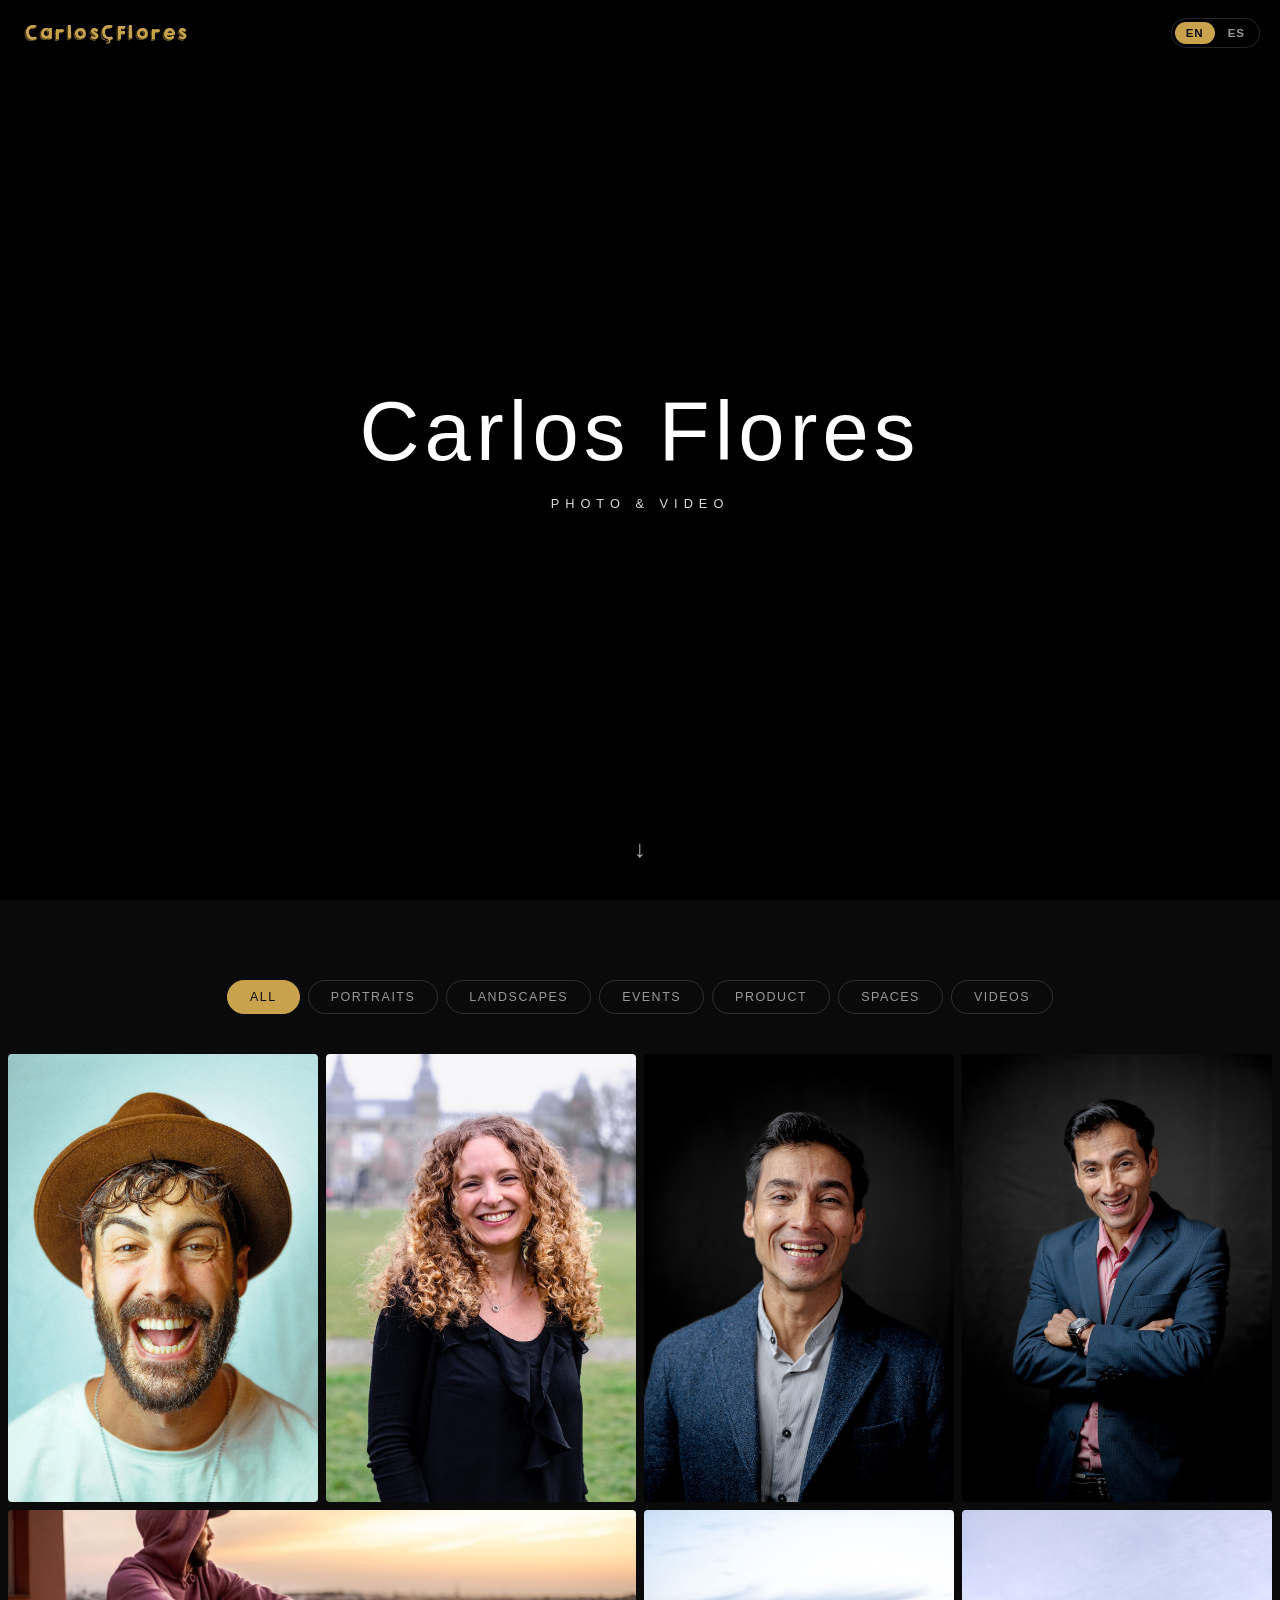
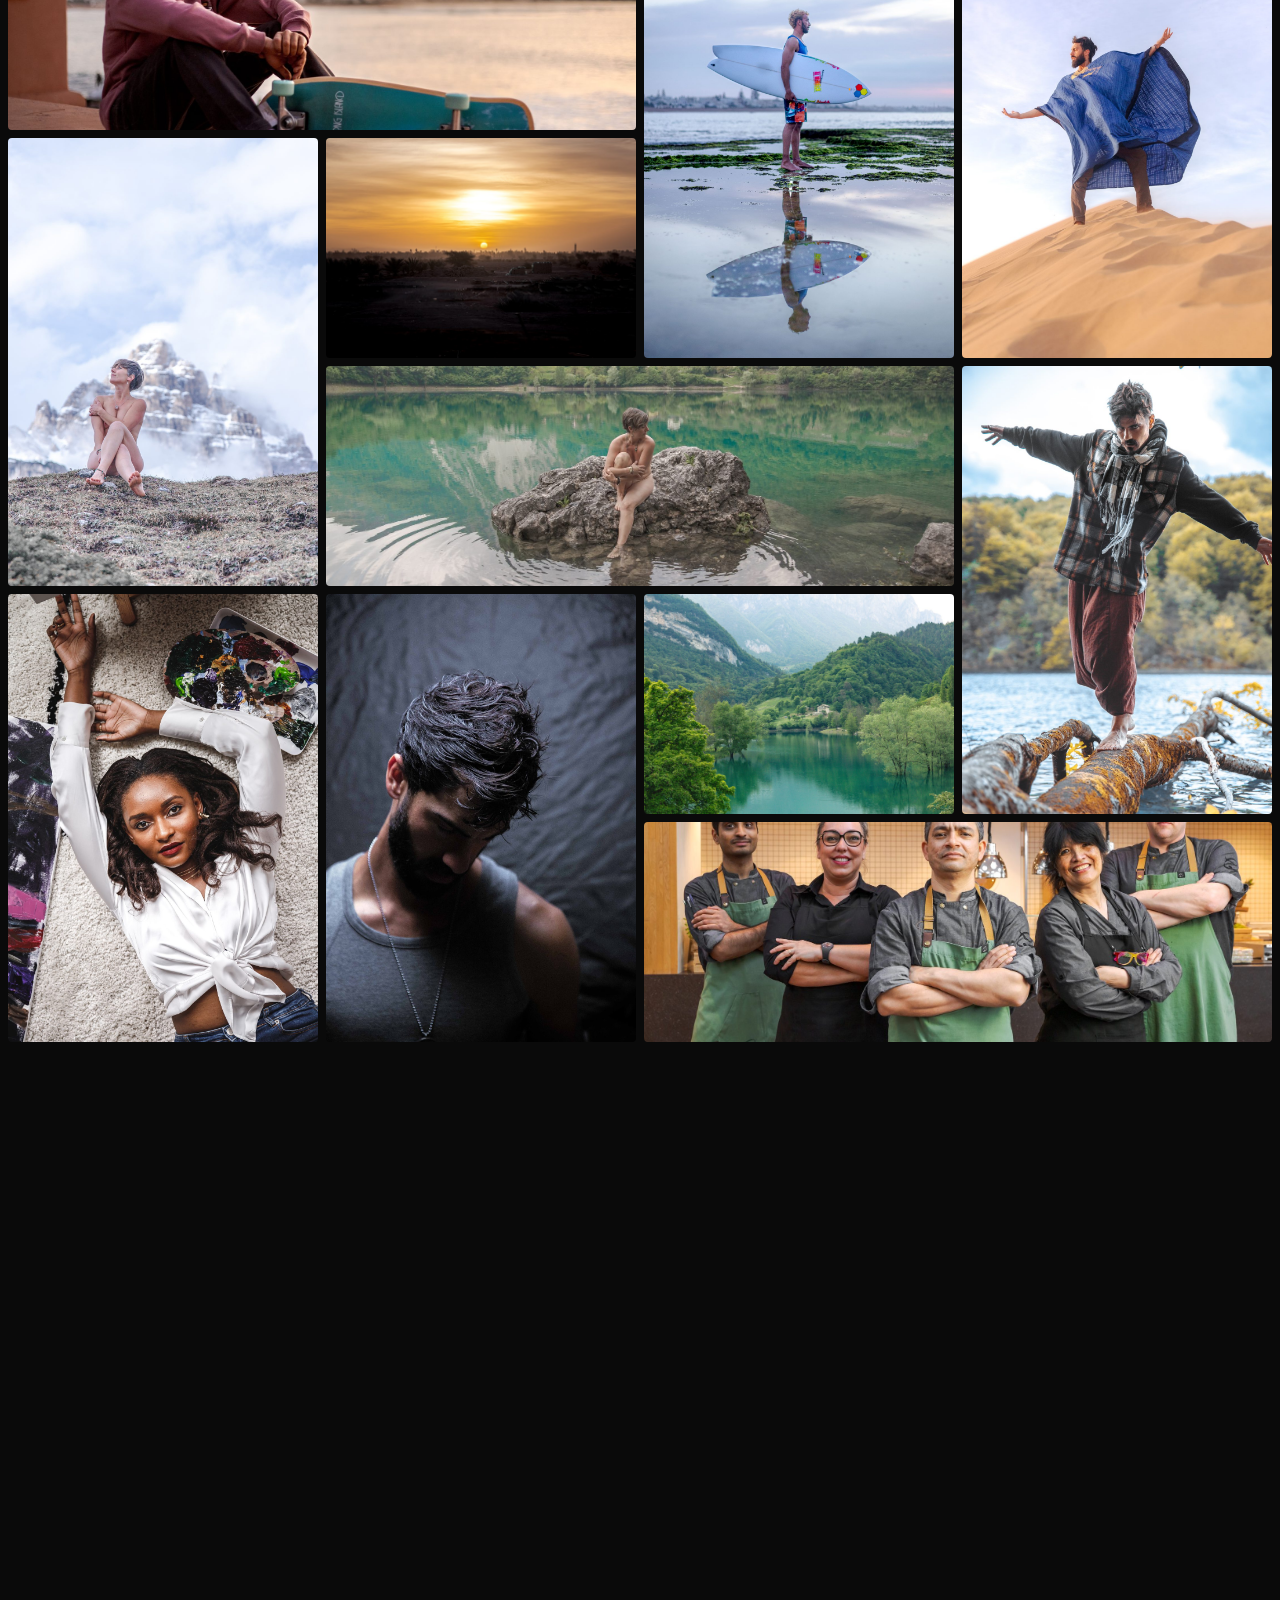
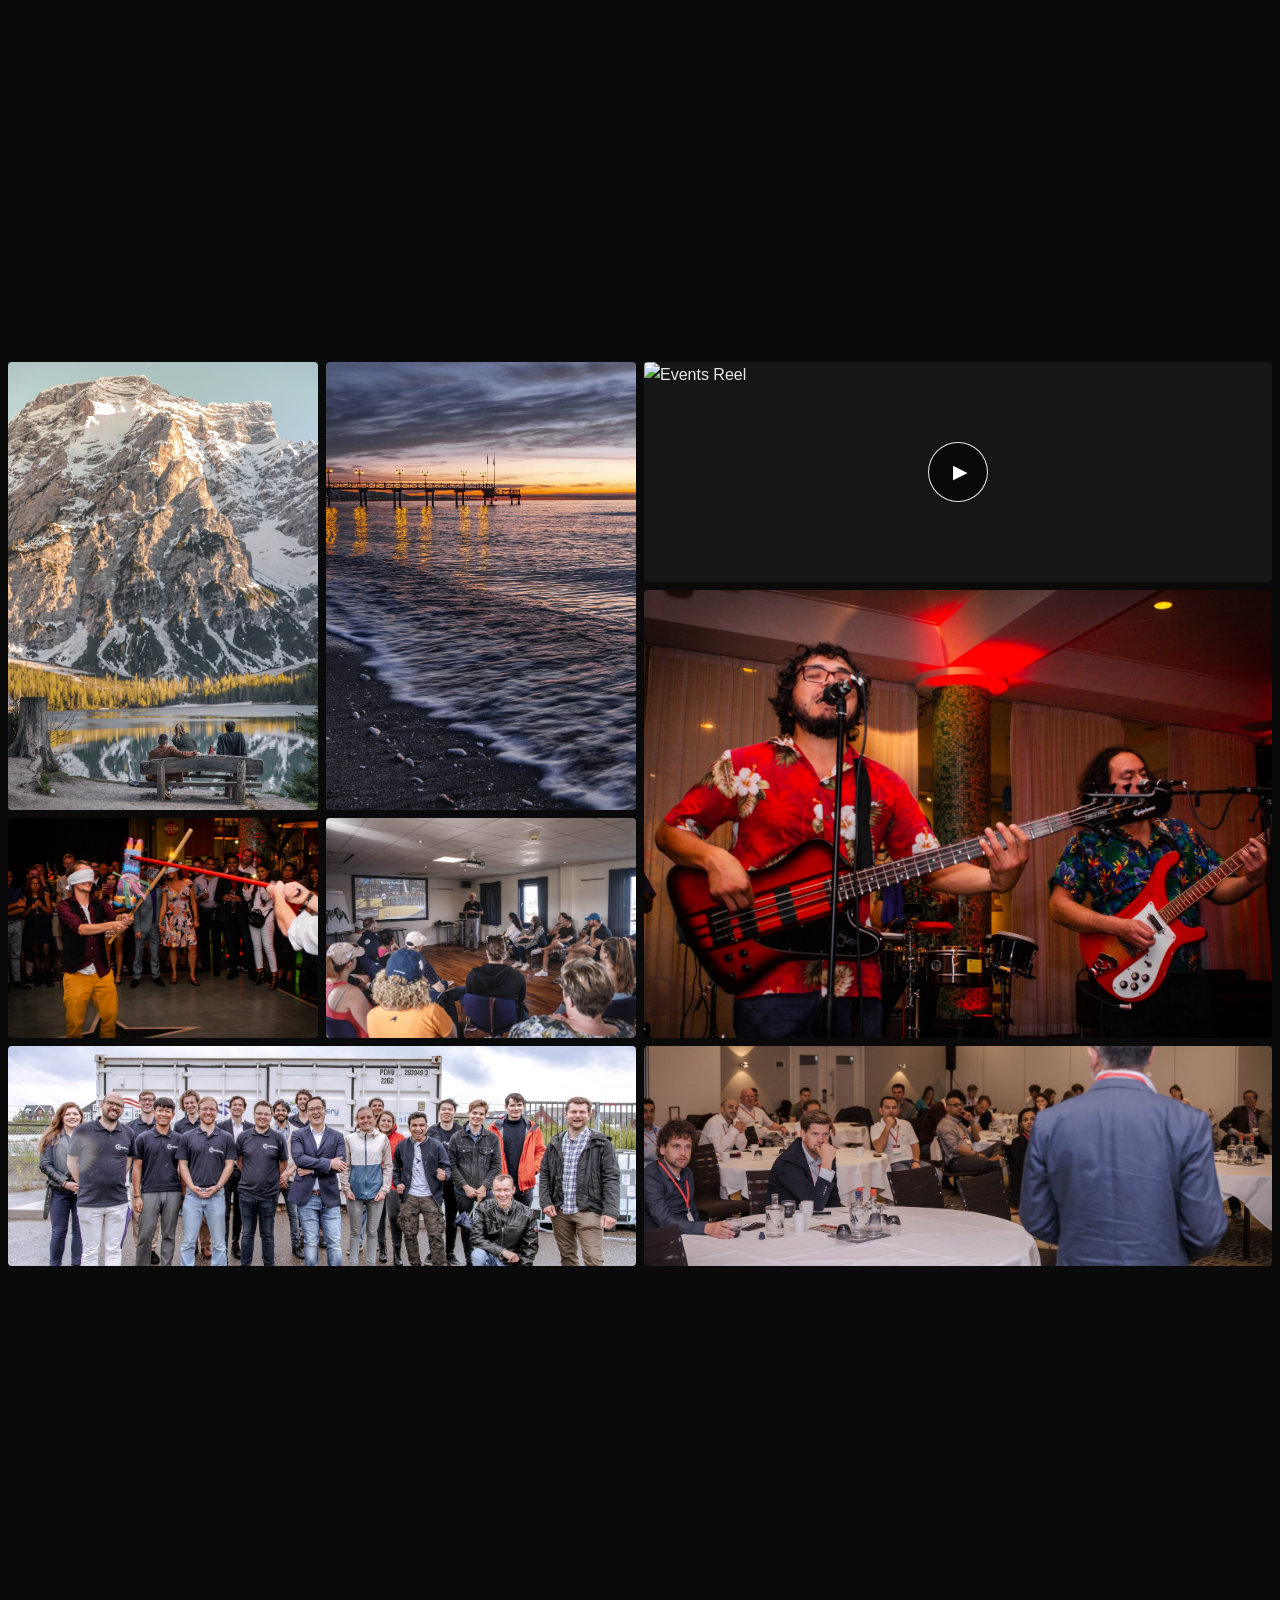
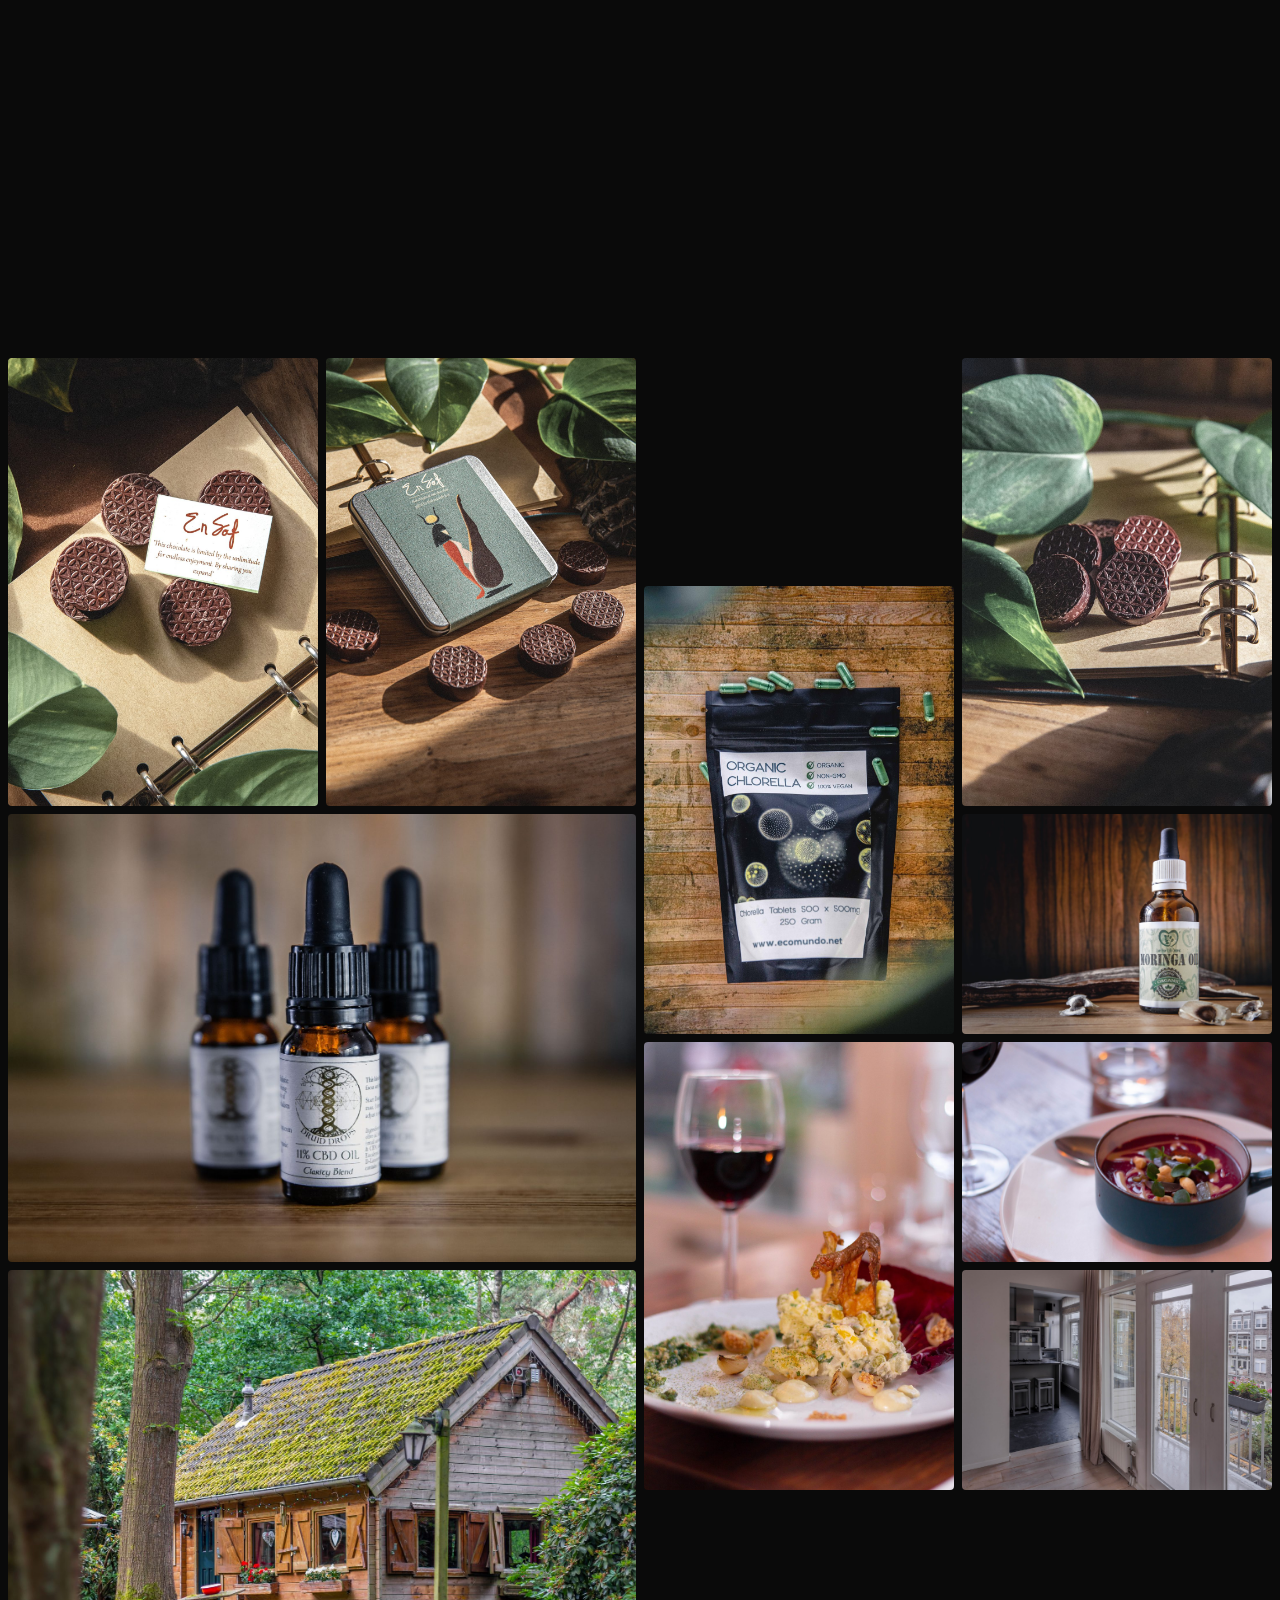
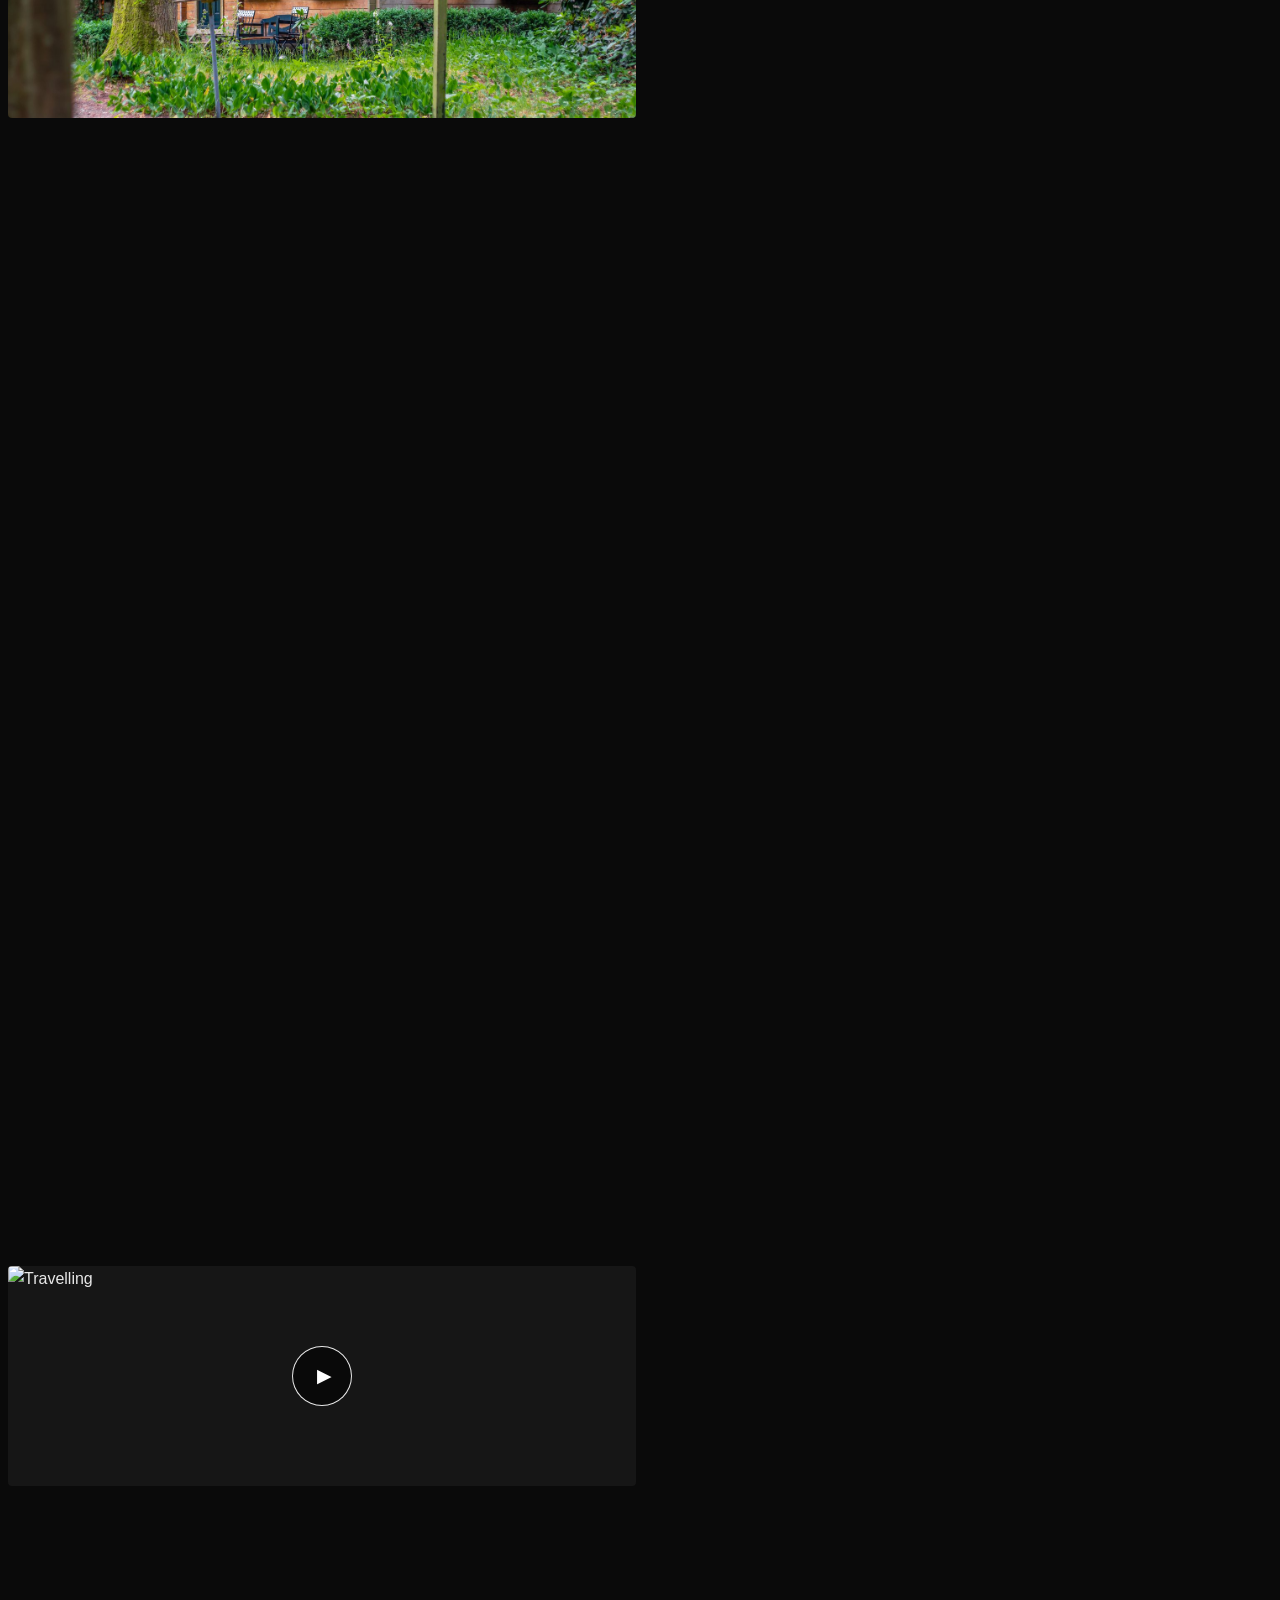
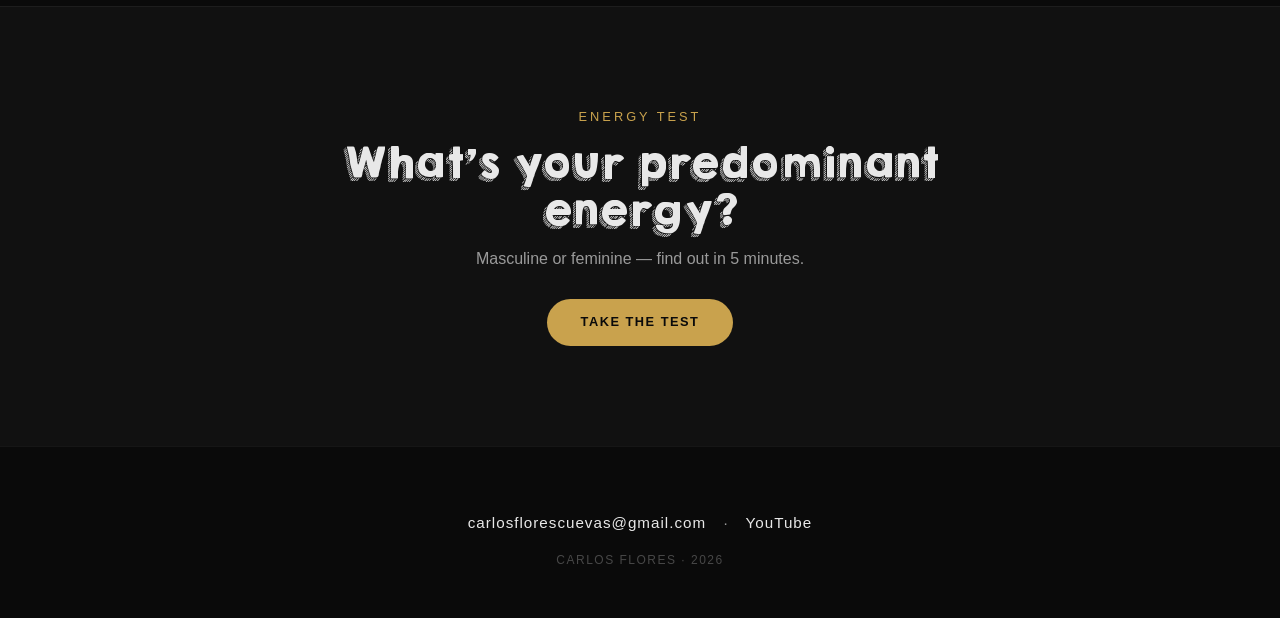
==== commit 6d498ff4: "Add bilingual EN/ES toggle + real hero video - Add a lightweight no-build i18n layer (i18n.js): pers" ====
--- a/index.html
+++ b/index.html
@@ -13,22 +13,25 @@
     <!-- LOGO (top-left) -->
     <a href="#hero" class="site-logo" aria-label="Carlos Flores home">Carlos&nbsp;Flores</a>
 
+    <!-- LANGUAGE TOGGLE (top-right) -->
+    <div class="lang-toggle" role="group" aria-label="Language / Idioma">
+        <button class="lang-btn" data-lang="en" type="button">EN</button>
+        <button class="lang-btn" data-lang="es" type="button">ES</button>
+    </div>
+
     <!-- HERO -->
     <section id="hero" class="hero">
-        <!--
-          TODO: Replace assets/video/hero-reel.mp4 with the Morocco mp4 from Carlos when it arrives.
-          Currently using the 2021 Filmmaking Reel as a placeholder background.
-        -->
+        <!-- Carlos's "Que quiero comunicar" reel, compressed to 1080p/muted for web (see assets_updated/ for the original). -->
         <video
             class="hero-video"
-            src="assets/video/hero-reel.mp4"
-            poster="assets/images/gallery/landscapes/clon-lago-di-braies-1.jpg"
+            src="assets/video/hero.mp4"
+            poster="assets/images/hero-poster.jpg"
             autoplay muted loop playsinline preload="metadata"
             aria-hidden="true"></video>
         <div class="hero-overlay"></div>
         <div class="hero-content">
             <h1 class="hero-name">Carlos Flores</h1>
-            <p class="hero-tagline">Photo & Video</p>
+            <p class="hero-tagline" data-i18n="hero.tagline">Photo & Video</p>
         </div>
         <a href="#gallery" class="hero-scroll" aria-label="Scroll to gallery">↓</a>
     </section>
@@ -36,13 +39,13 @@
     <!-- GALLERY -->
     <section id="gallery" class="gallery-section">
         <div class="gallery-filters" role="tablist">
-            <button class="filter active" data-filter="all" role="tab" aria-selected="true">All</button>
-            <button class="filter" data-filter="portraits" role="tab">Portraits</button>
-            <button class="filter" data-filter="landscapes" role="tab">Landscapes</button>
-            <button class="filter" data-filter="events" role="tab">Events</button>
-            <button class="filter" data-filter="product" role="tab">Product</button>
-            <button class="filter" data-filter="spaces" role="tab">Spaces</button>
-            <button class="filter" data-filter="videos" role="tab">Videos</button>
+            <button class="filter active" data-filter="all" role="tab" aria-selected="true" data-i18n="filter.all">All</button>
+            <button class="filter" data-filter="portraits" role="tab" data-i18n="filter.portraits">Portraits</button>
+            <button class="filter" data-filter="landscapes" role="tab" data-i18n="filter.landscapes">Landscapes</button>
+            <button class="filter" data-filter="events" role="tab" data-i18n="filter.events">Events</button>
+            <button class="filter" data-filter="product" role="tab" data-i18n="filter.product">Product</button>
+            <button class="filter" data-filter="spaces" role="tab" data-i18n="filter.spaces">Spaces</button>
+            <button class="filter" data-filter="videos" role="tab" data-i18n="filter.videos">Videos</button>
         </div>
         <div class="gallery" id="gallery-grid">
       <div class="gallery-item tile-tall" data-category="portraits"><img src="assets/images/gallery/portraits/alegria-retrato.jpg" alt="" loading="lazy" width="1280" height="1600"></div>
@@ -105,16 +108,16 @@
       <div class="gallery-item gallery-item-video tile-wide" data-category="videos" data-video="mr5MGG70NDU" data-title="Educational"><img src="https://i.ytimg.com/vi/mr5MGG70NDU/hqdefault.jpg" alt="Educational" loading="lazy"><span class="play-badge" aria-hidden="true">▶</span></div>
       <div class="gallery-item gallery-item-video tile-wide" data-category="videos" data-video="sJ3sdvJtG_o" data-title="Travelling"><img src="https://i.ytimg.com/vi/sJ3sdvJtG_o/hqdefault.jpg" alt="Travelling" loading="lazy"><span class="play-badge" aria-hidden="true">▶</span></div>
         </div>
-        <p class="gallery-empty" hidden>No items in this category yet.</p>
+        <p class="gallery-empty" hidden data-i18n="gallery.empty">No items in this category yet.</p>
     </section>
 
     <!-- ENERGY TEST CTA -->
     <section id="energy-test-cta" class="energy-cta">
         <div class="energy-cta-inner">
-            <p class="energy-cta-kicker">Test de Energía</p>
-            <h2 class="energy-cta-title">¿Cuál es tu energía predominante?</h2>
-            <p class="energy-cta-text">Masculina o femenina — descúbrelo en 5 minutos.</p>
-            <a href="energy-test.html" class="energy-cta-btn">Hacer el test</a>
+            <p class="energy-cta-kicker" data-i18n="energy.kicker">Energy Test</p>
+            <h2 class="energy-cta-title" data-i18n="energy.title">What's your predominant energy?</h2>
+            <p class="energy-cta-text" data-i18n="energy.text">Masculine or feminine — find out in 5 minutes.</p>
+            <a href="energy-test.html" class="energy-cta-btn" data-i18n="energy.btn">Take the test</a>
         </div>
     </section>
 
@@ -139,6 +142,7 @@
         </div>
     </div>
 
+    <script src="i18n.js"></script>
     <script src="script.js"></script>
 </body>
 </html>
--- a/style.css
+++ b/style.css
@@ -55,6 +55,39 @@
     letter-spacing: 1.5px;
     text-shadow: 0 1px 8px rgba(0,0,0,0.6);
     transition: opacity var(--transition);
+}
+
+/* ===== LANGUAGE TOGGLE (top-right, persistent) ===== */
+.lang-toggle {
+    position: fixed;
+    top: 18px;
+    right: 20px;
+    z-index: 100;
+    display: flex;
+    gap: 2px;
+    padding: 3px;
+    background: rgba(0,0,0,0.35);
+    border: 1px solid rgba(255,255,255,0.14);
+    border-radius: 50px;
+    backdrop-filter: blur(4px);
+}
+.lang-btn {
+    background: transparent;
+    border: none;
+    color: var(--text-muted);
+    font-family: inherit;
+    font-size: 0.72rem;
+    font-weight: 600;
+    letter-spacing: 1px;
+    padding: 5px 11px;
+    border-radius: 50px;
+    cursor: pointer;
+    transition: all var(--transition);
+}
+.lang-btn:hover { color: var(--text); }
+.lang-btn.active {
+    background: var(--gold);
+    color: var(--bg);
 }
 
 /* ===== HERO ===== */
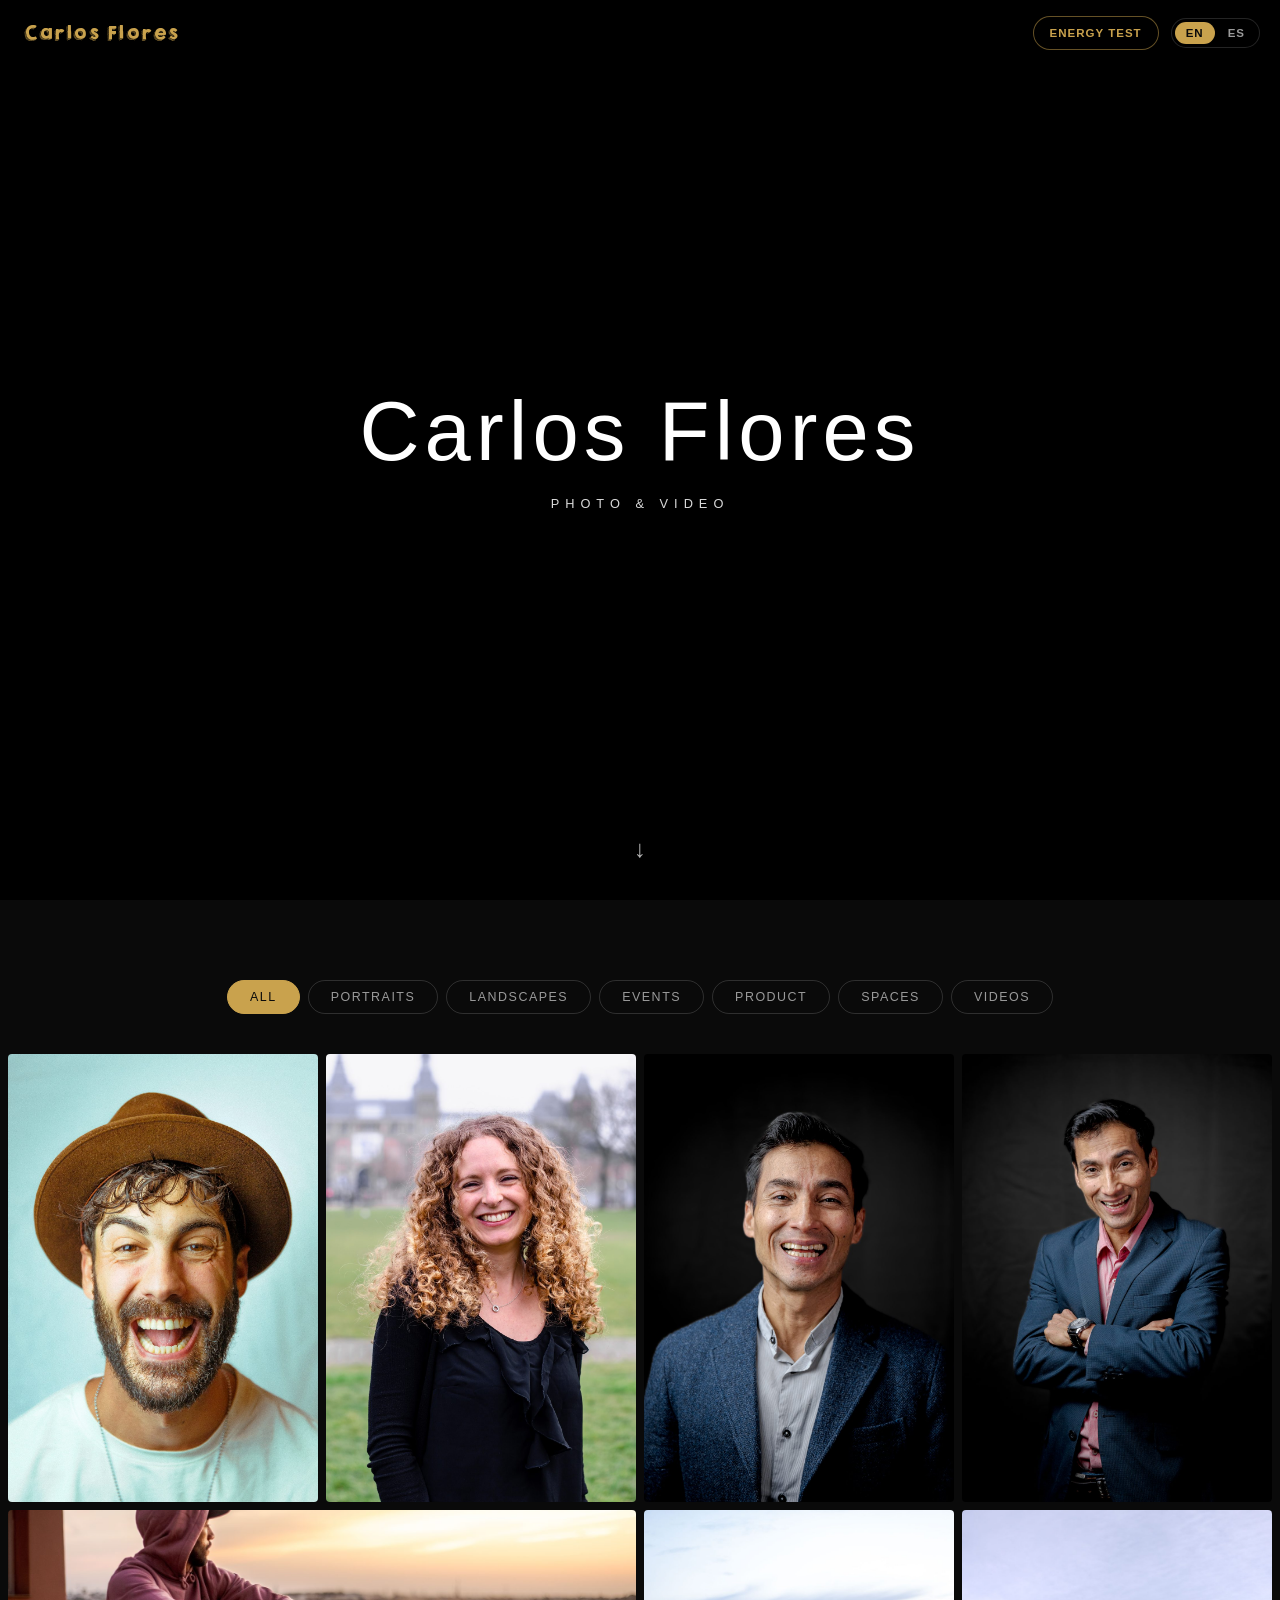
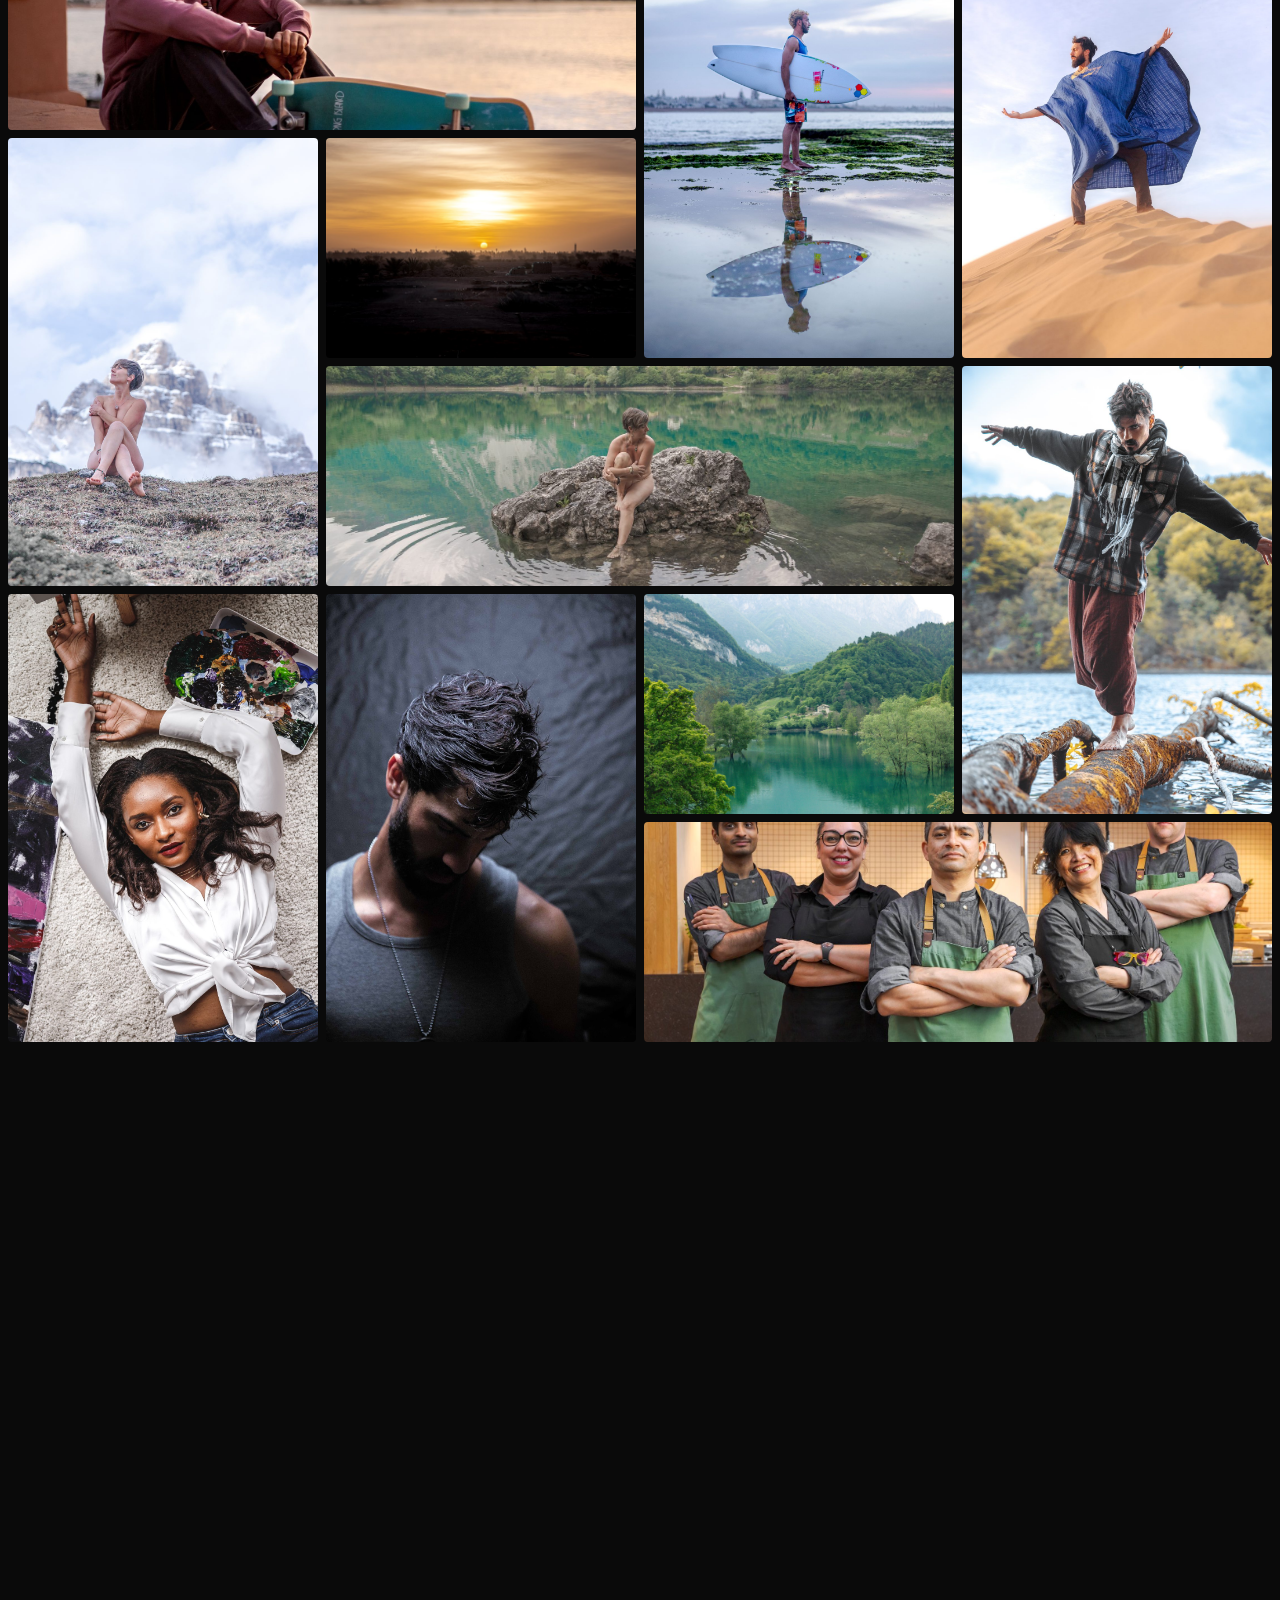
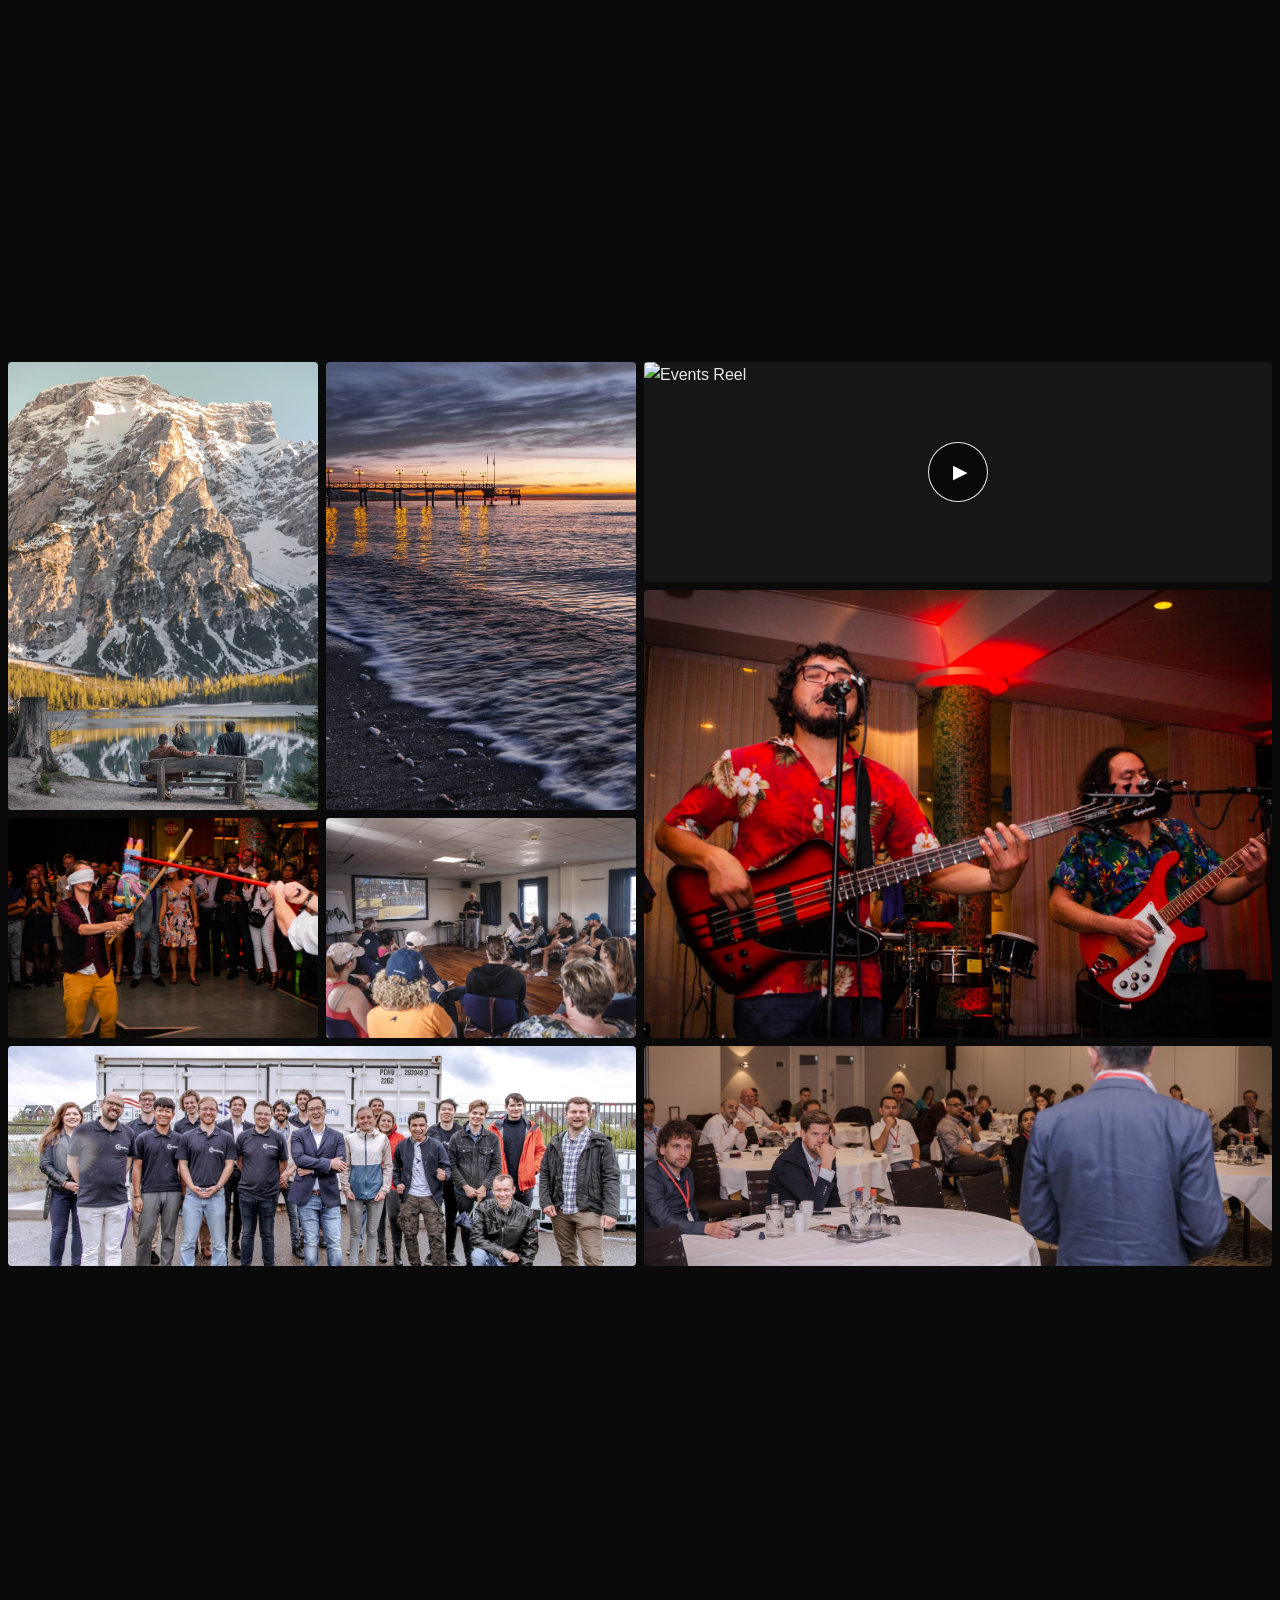
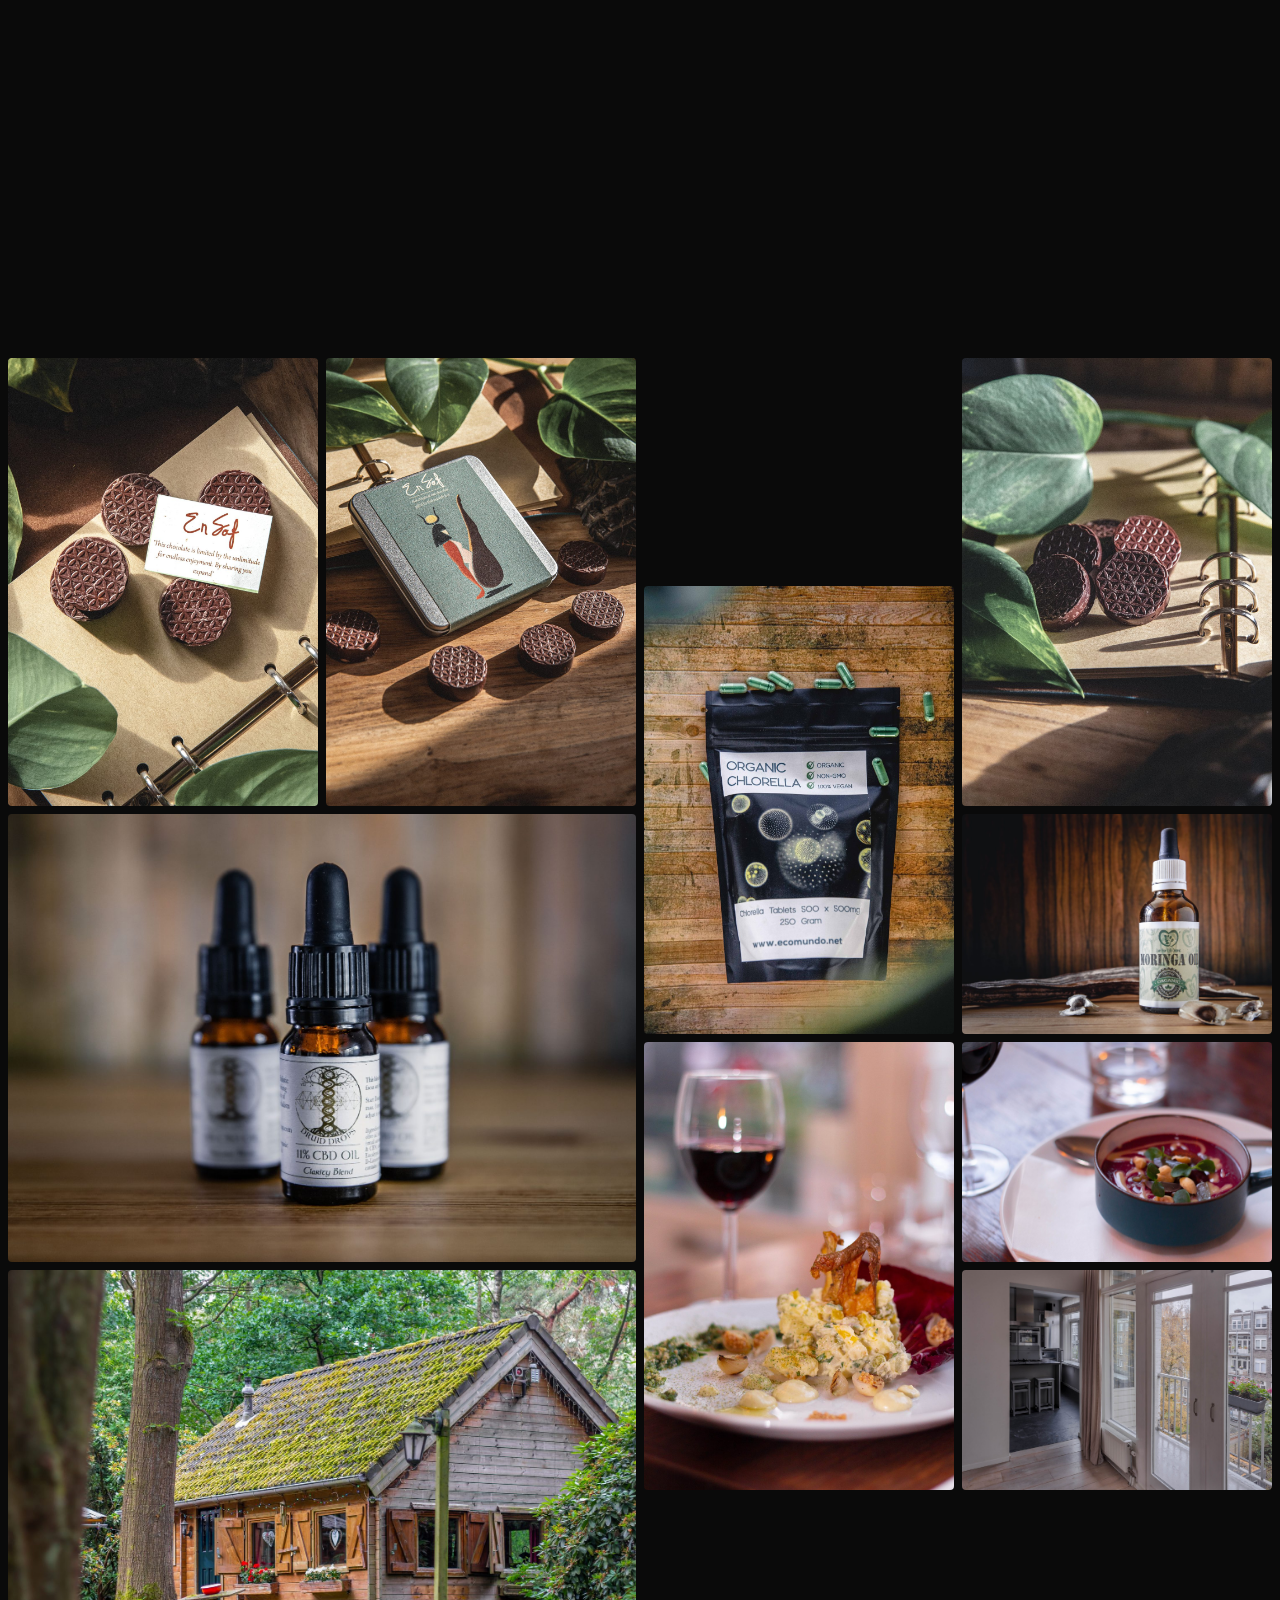
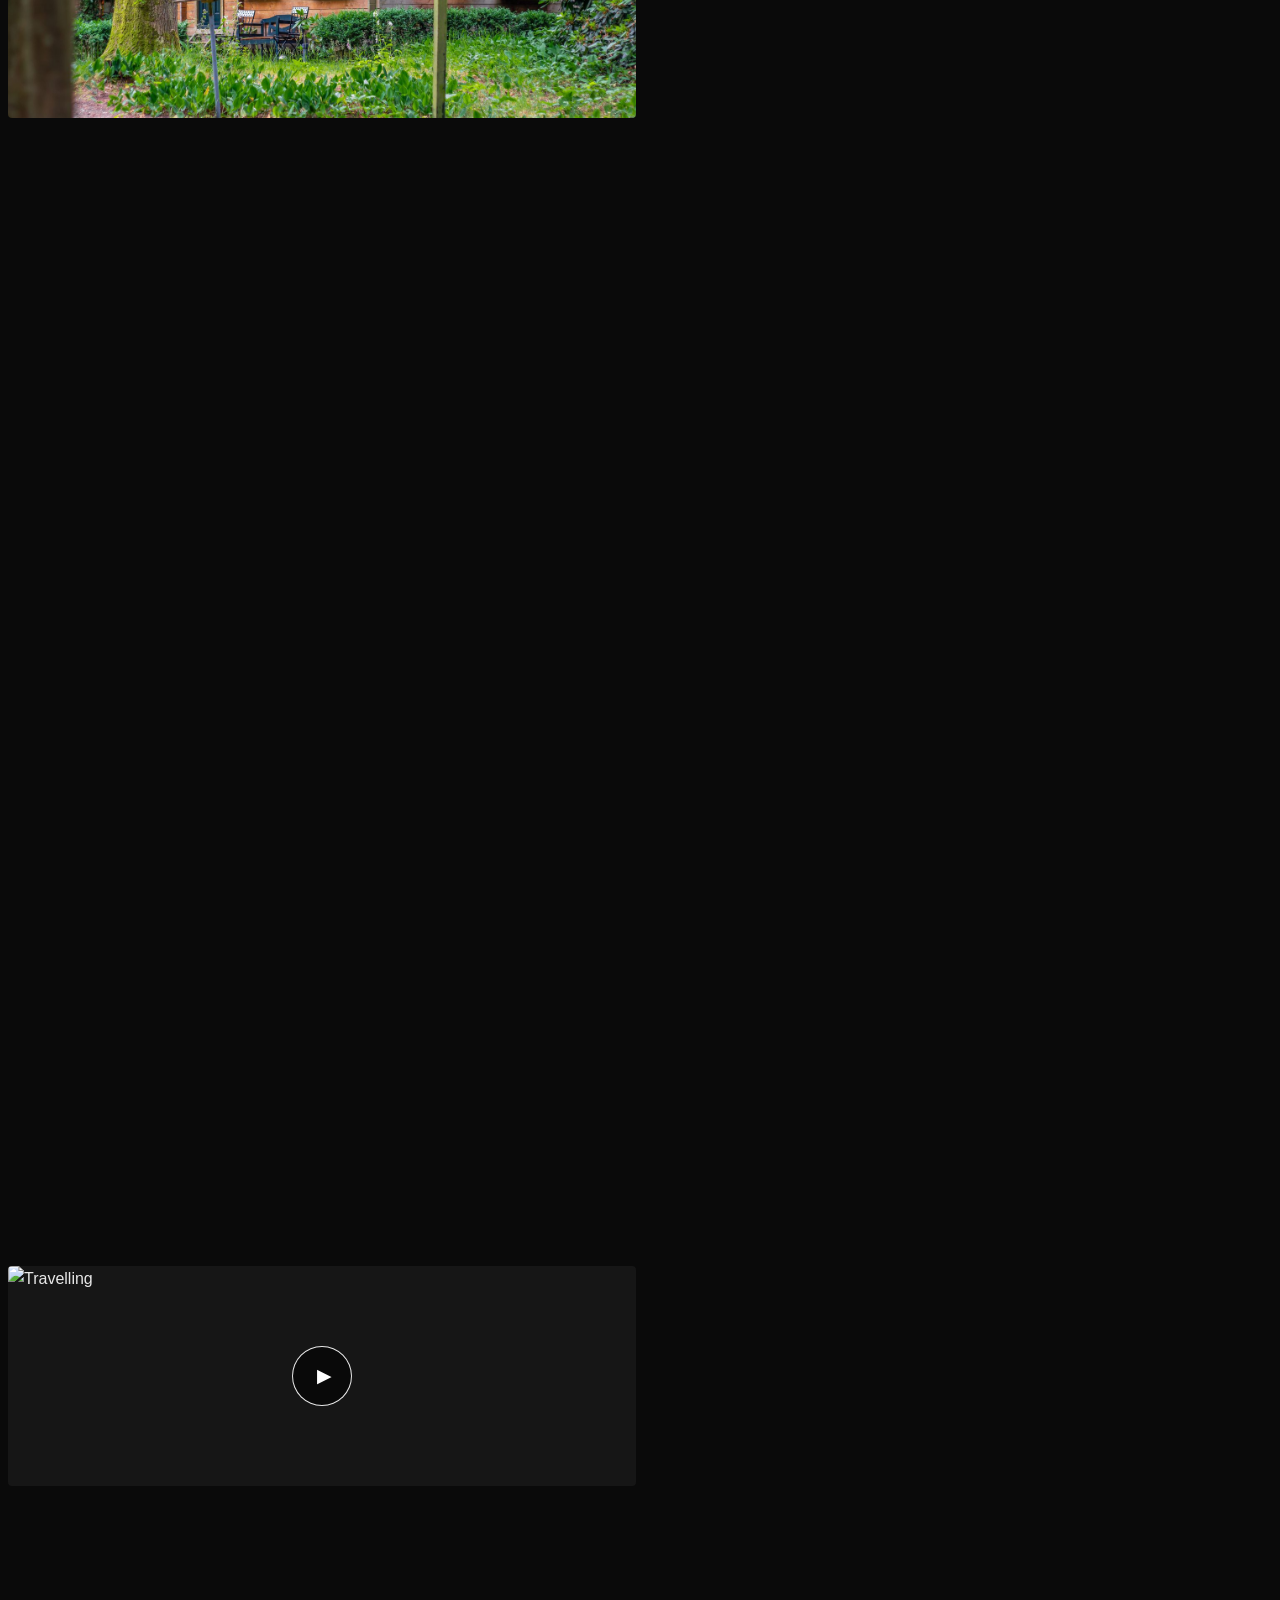
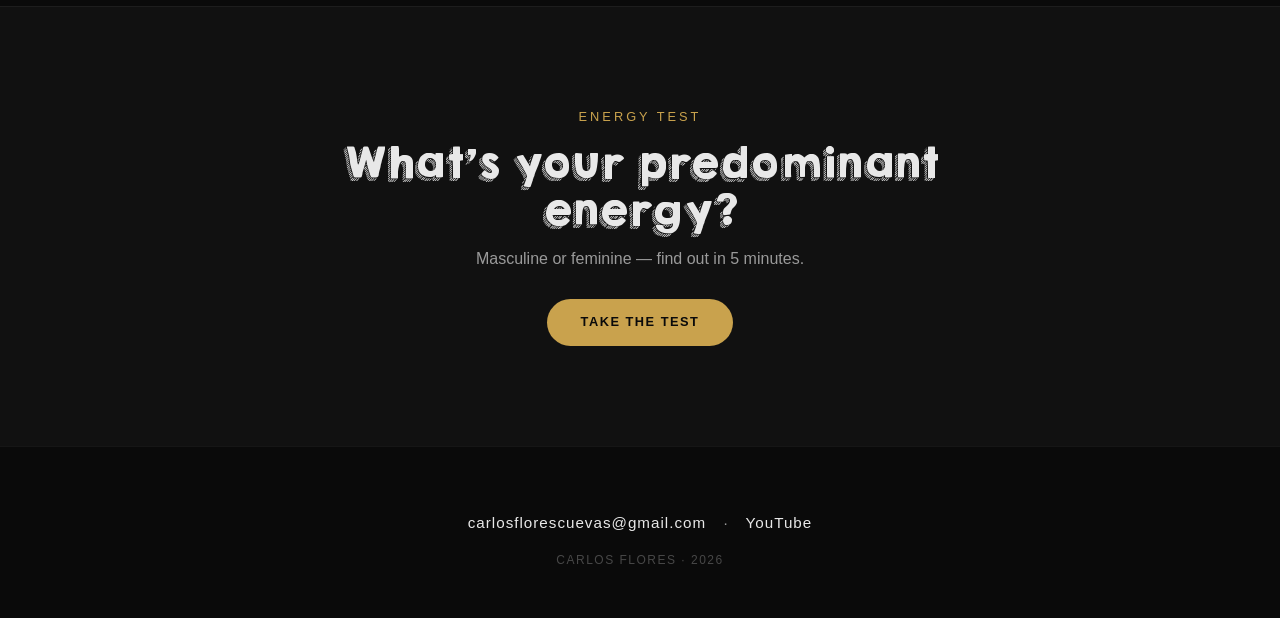
==== commit 8ae54816: "Add Energy Test nav shortcut + fix logo "Ç" glyph - Add an "Energy Test" pill to a top-right .top-na" ====
--- a/index.html
+++ b/index.html
@@ -11,13 +11,16 @@
 <body>
 
     <!-- LOGO (top-left) -->
-    <a href="#hero" class="site-logo" aria-label="Carlos Flores home">Carlos&nbsp;Flores</a>
+    <a href="#hero" class="site-logo" aria-label="Carlos Flores home">Carlos Flores</a>
 
-    <!-- LANGUAGE TOGGLE (top-right) -->
-    <div class="lang-toggle" role="group" aria-label="Language / Idioma">
-        <button class="lang-btn" data-lang="en" type="button">EN</button>
-        <button class="lang-btn" data-lang="es" type="button">ES</button>
-    </div>
+    <!-- TOP NAV (top-right): Energy Test shortcut + language toggle -->
+    <nav class="top-nav">
+        <a href="#energy-test-cta" class="nav-energy" data-i18n="nav.energyTest">Energy Test</a>
+        <div class="lang-toggle" role="group" aria-label="Language / Idioma">
+            <button class="lang-btn" data-lang="en" type="button">EN</button>
+            <button class="lang-btn" data-lang="es" type="button">ES</button>
+        </div>
+    </nav>
 
     <!-- HERO -->
     <section id="hero" class="hero">
--- a/style.css
+++ b/style.css
@@ -53,6 +53,7 @@
     font-size: 1.05rem;
     color: var(--gold) !important;
     letter-spacing: 1.5px;
+    white-space: nowrap;
     text-shadow: 0 1px 8px rgba(0,0,0,0.6);
     transition: opacity var(--transition);
 }
@@ -88,6 +89,47 @@
 .lang-btn.active {
     background: var(--gold);
     color: var(--bg);
+}
+
+/* ===== TOP NAV (energy-test shortcut + language toggle) ===== */
+.top-nav {
+    position: fixed;
+    top: 16px;
+    right: 20px;
+    z-index: 100;
+    display: flex;
+    align-items: center;
+    gap: 12px;
+}
+/* Inside the top-nav the toggle flows in the flex row, not as its own fixed element
+   (it stays standalone-fixed on energy-test.html, which has no .top-nav). */
+.top-nav .lang-toggle {
+    position: static;
+    top: auto;
+    right: auto;
+}
+.nav-energy {
+    font-size: 0.72rem;
+    font-weight: 600;
+    letter-spacing: 1px;
+    text-transform: uppercase;
+    color: var(--gold);
+    border: 1px solid rgba(201,162,77,0.5);
+    background: rgba(0,0,0,0.35);
+    backdrop-filter: blur(4px);
+    padding: 7px 16px;
+    border-radius: 50px;
+    white-space: nowrap;
+    transition: all var(--transition);
+}
+.nav-energy:hover {
+    background: var(--gold);
+    color: var(--bg);
+    border-color: var(--gold);
+}
+@media (max-width: 480px) {
+    .top-nav { gap: 8px; top: 14px; right: 14px; }
+    .nav-energy { padding: 6px 11px; font-size: 0.64rem; letter-spacing: 0.5px; }
 }
 
 /* ===== HERO ===== */
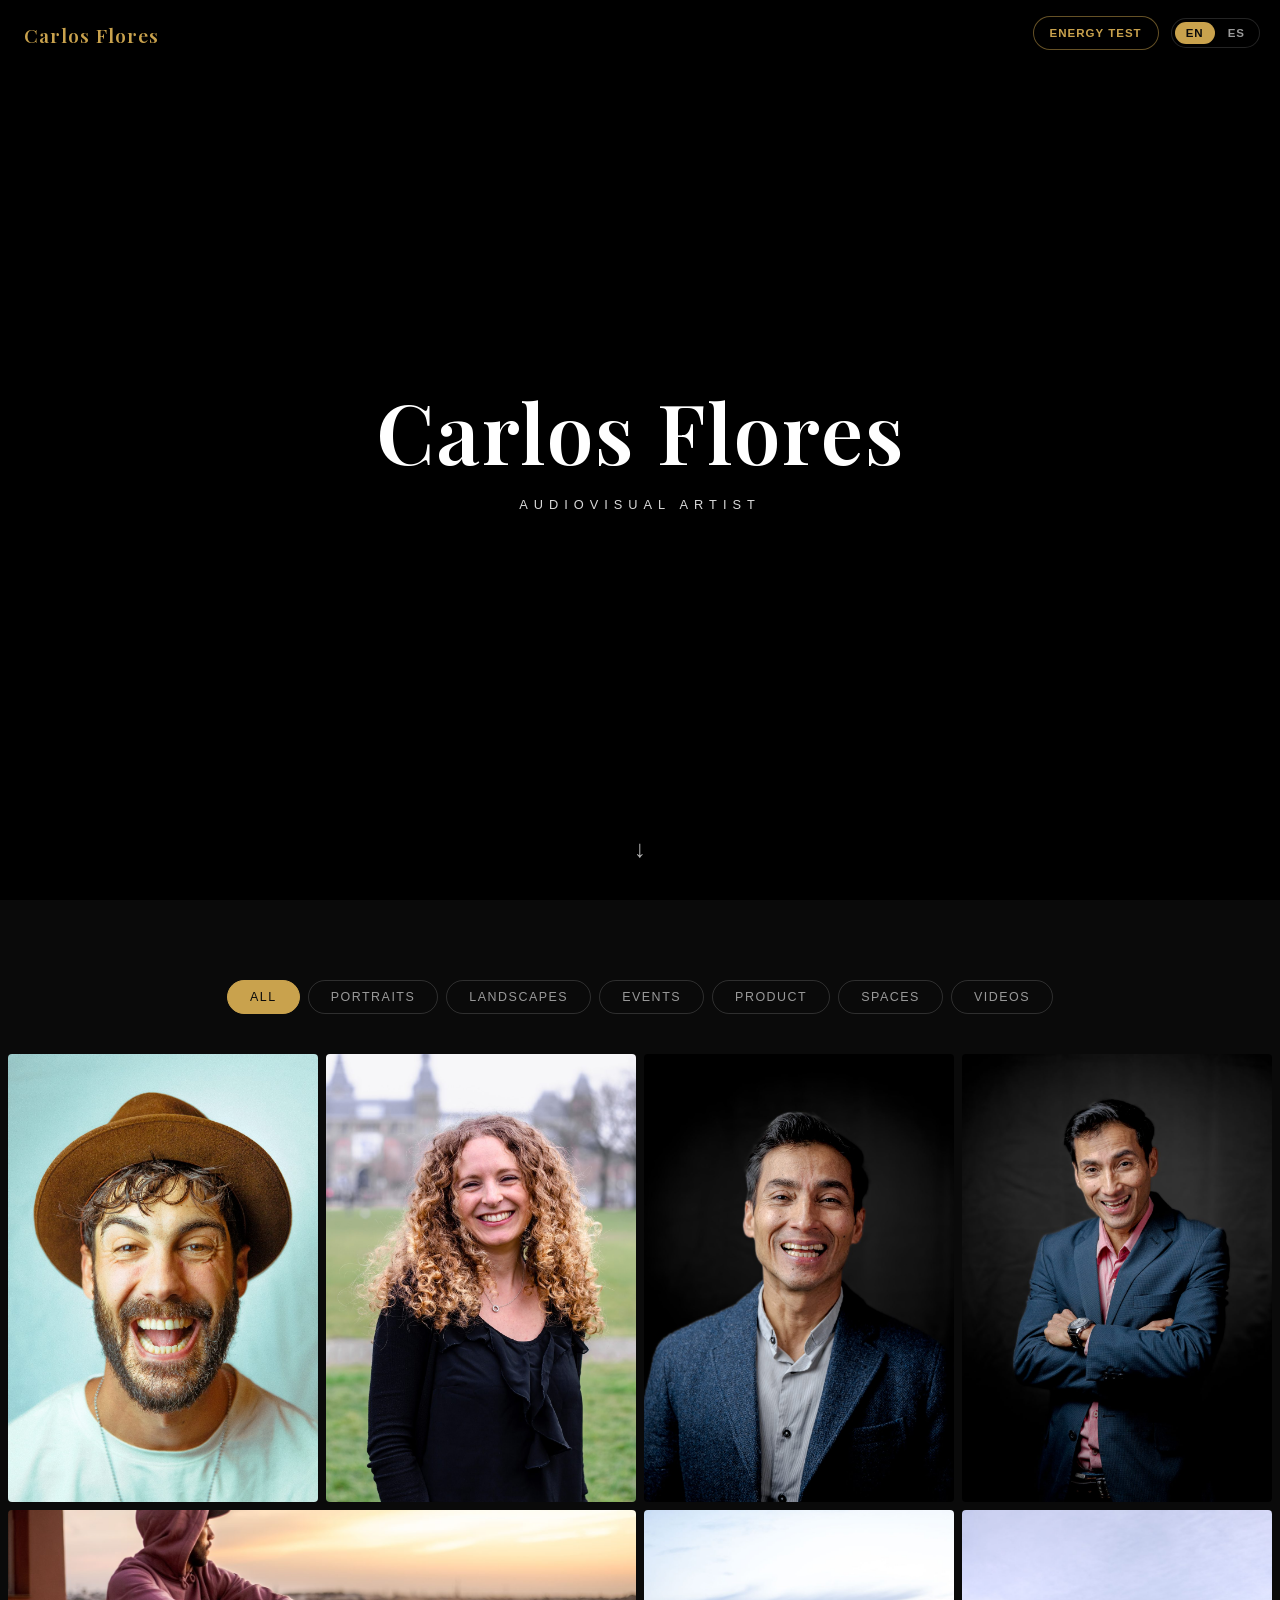
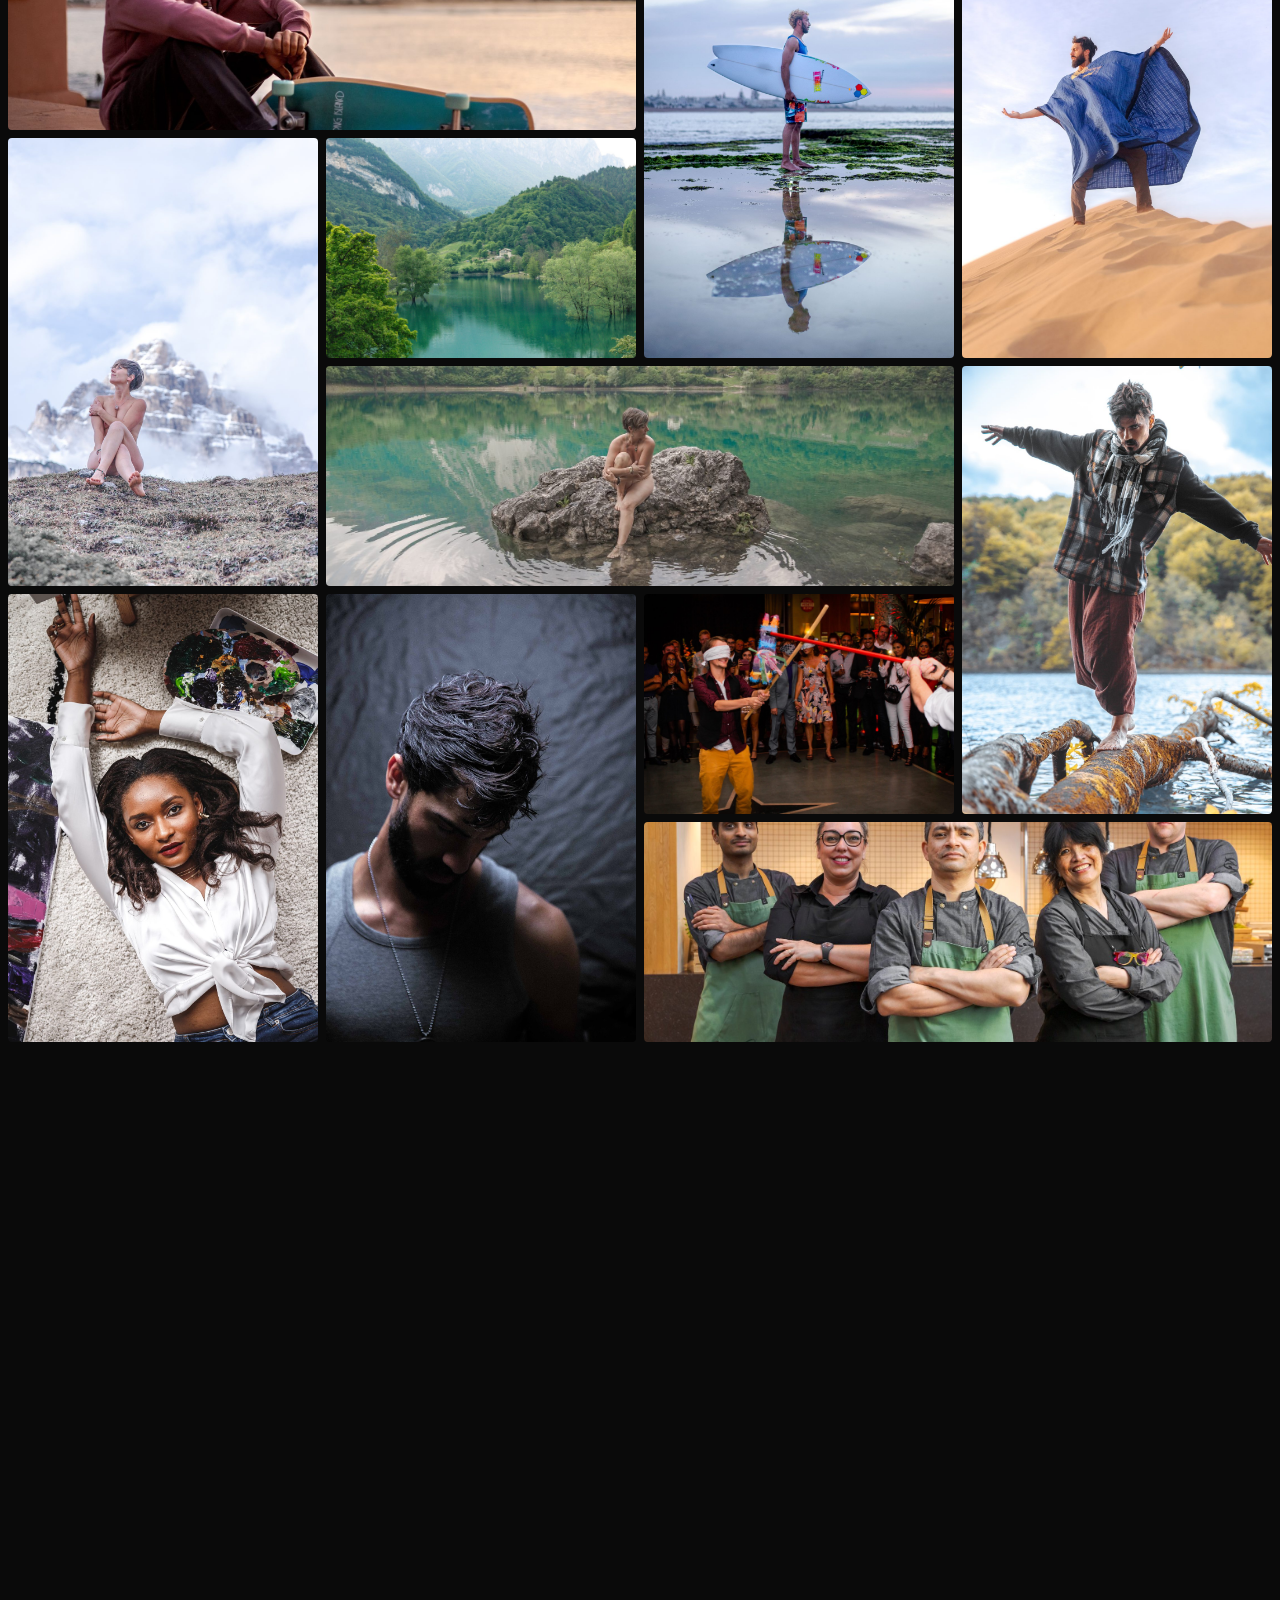
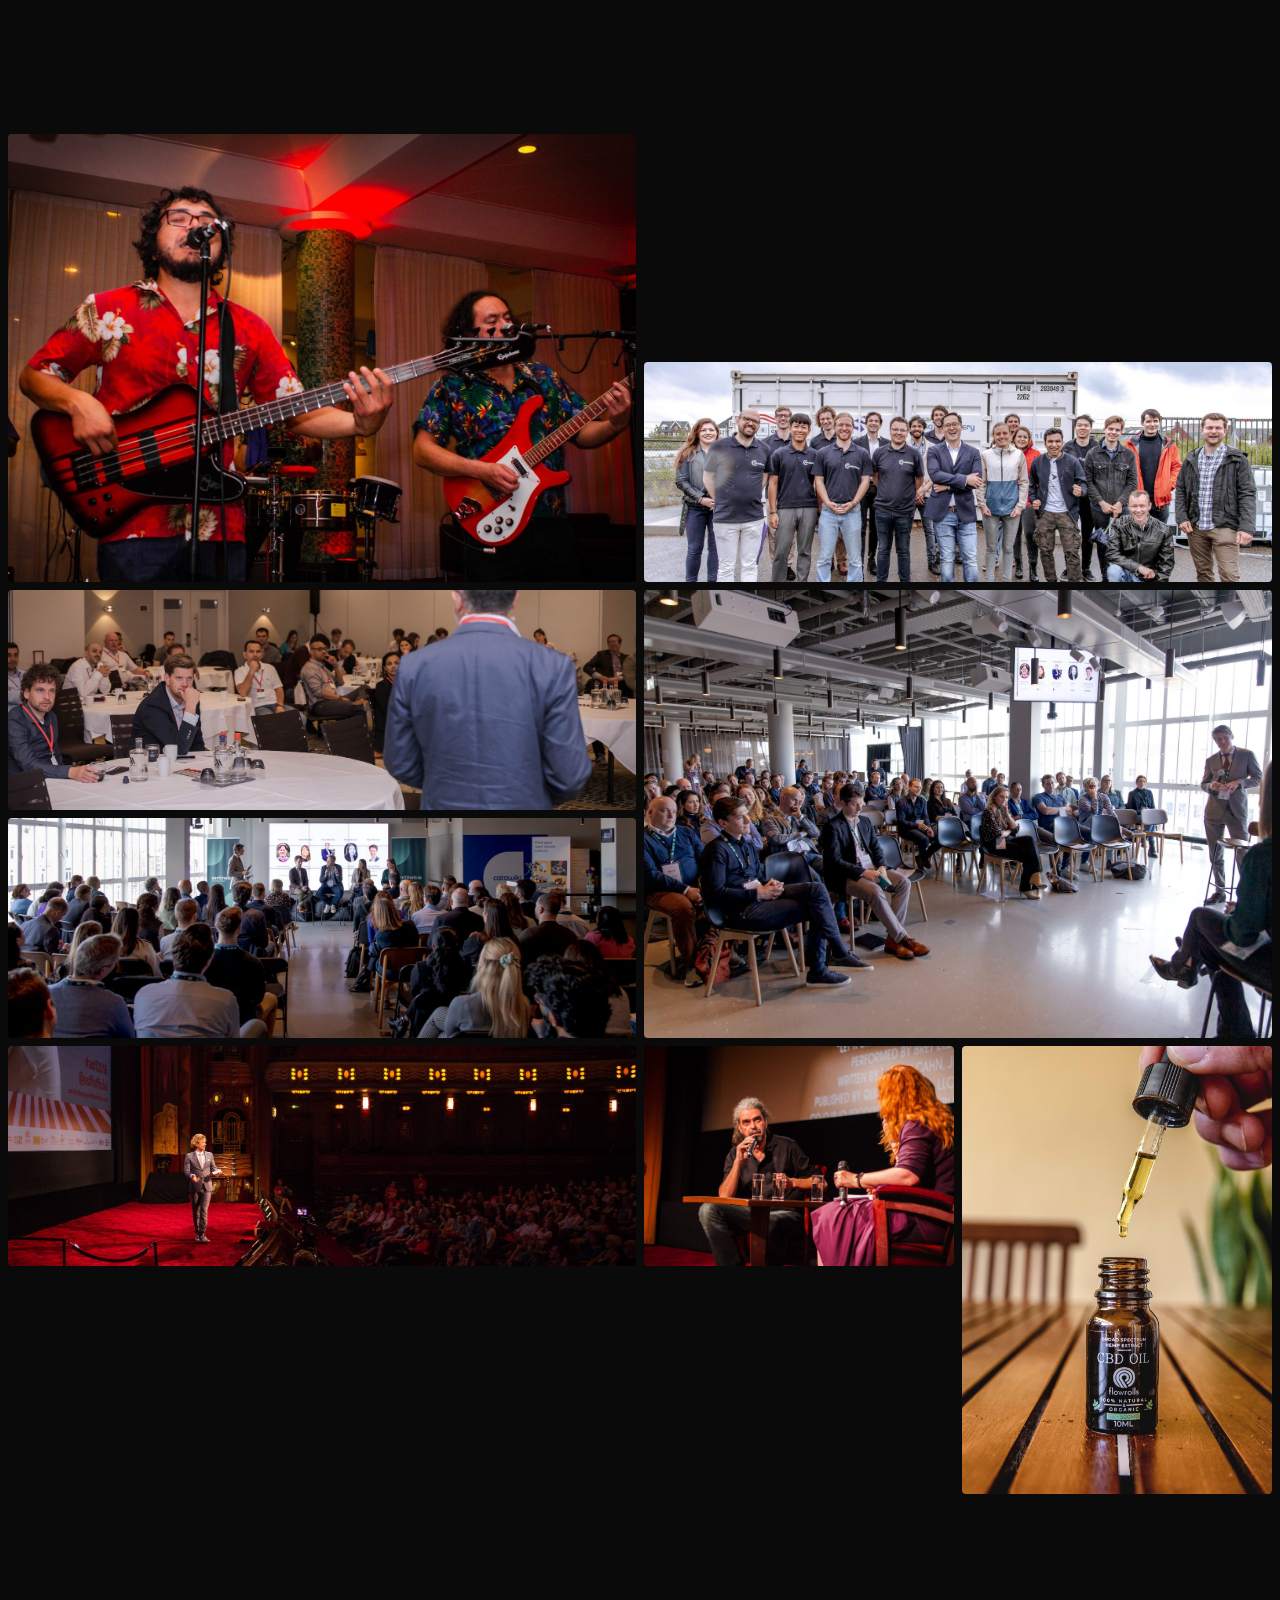
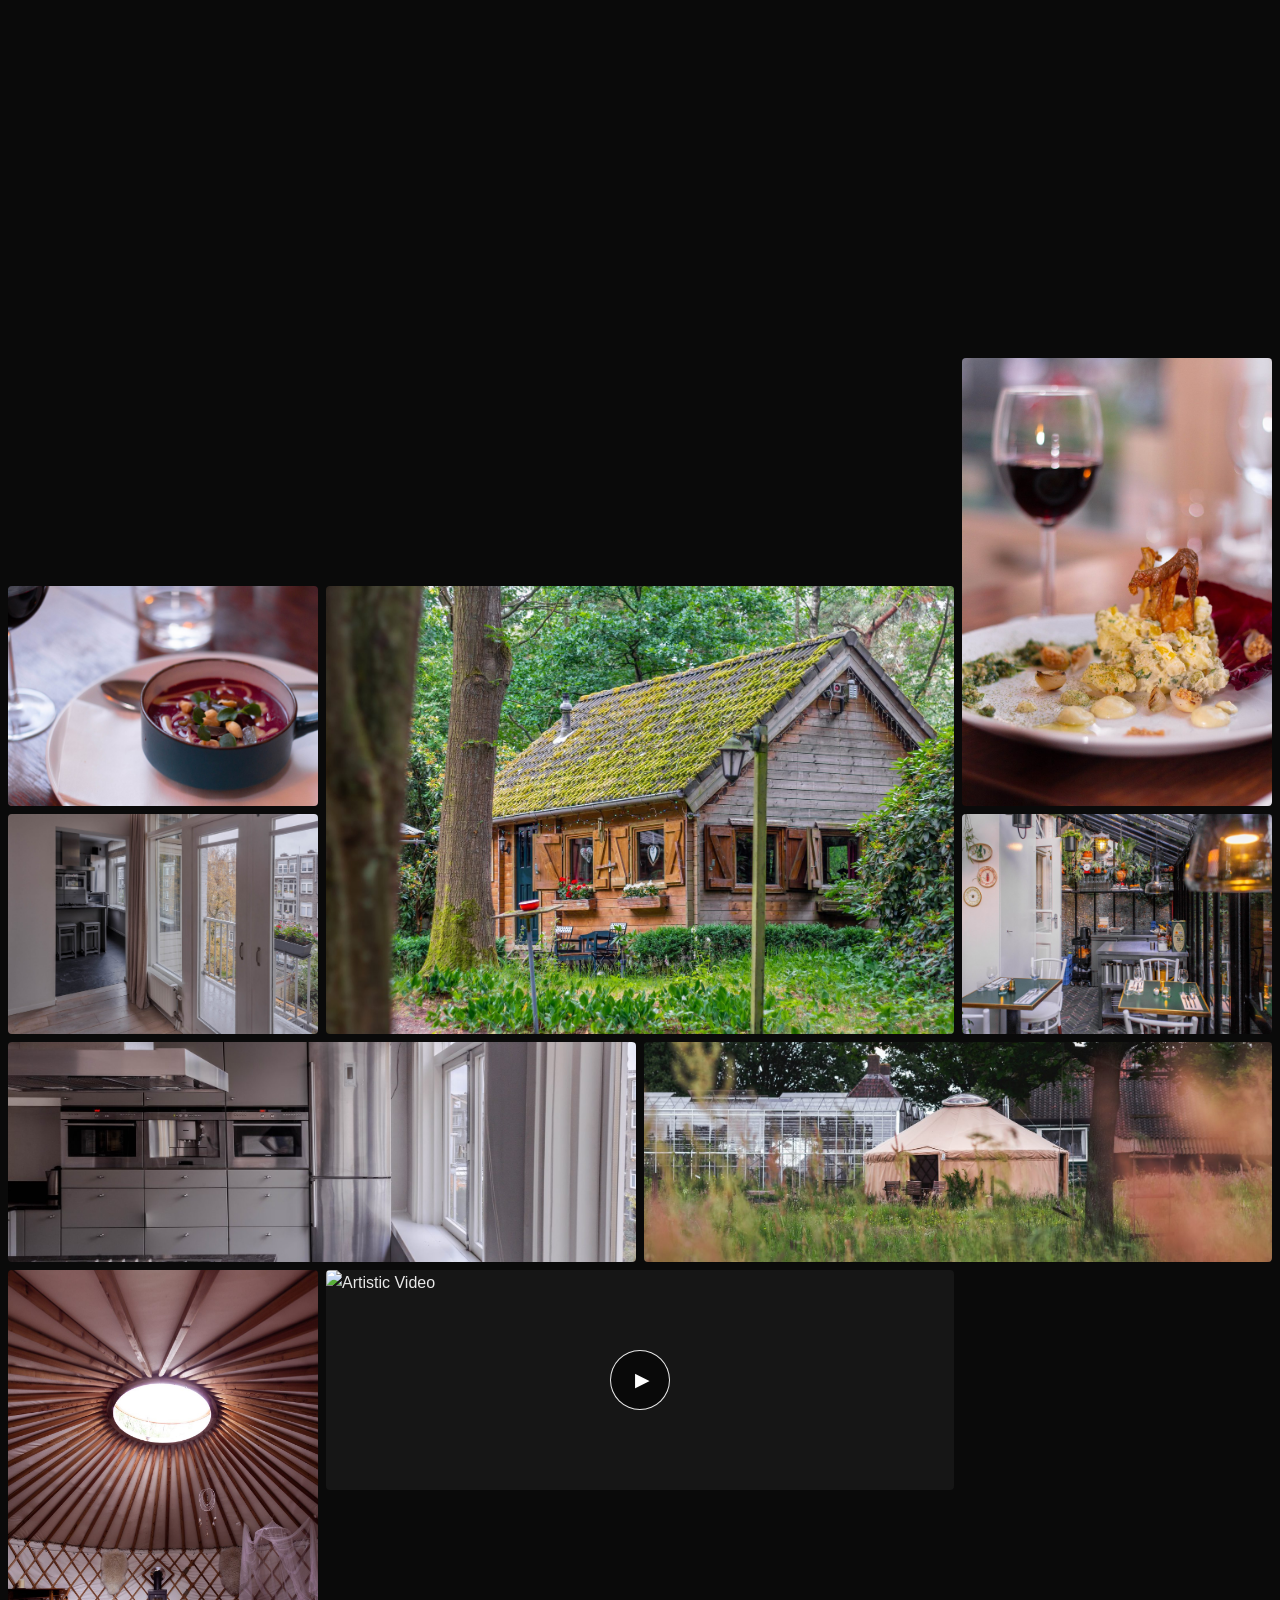
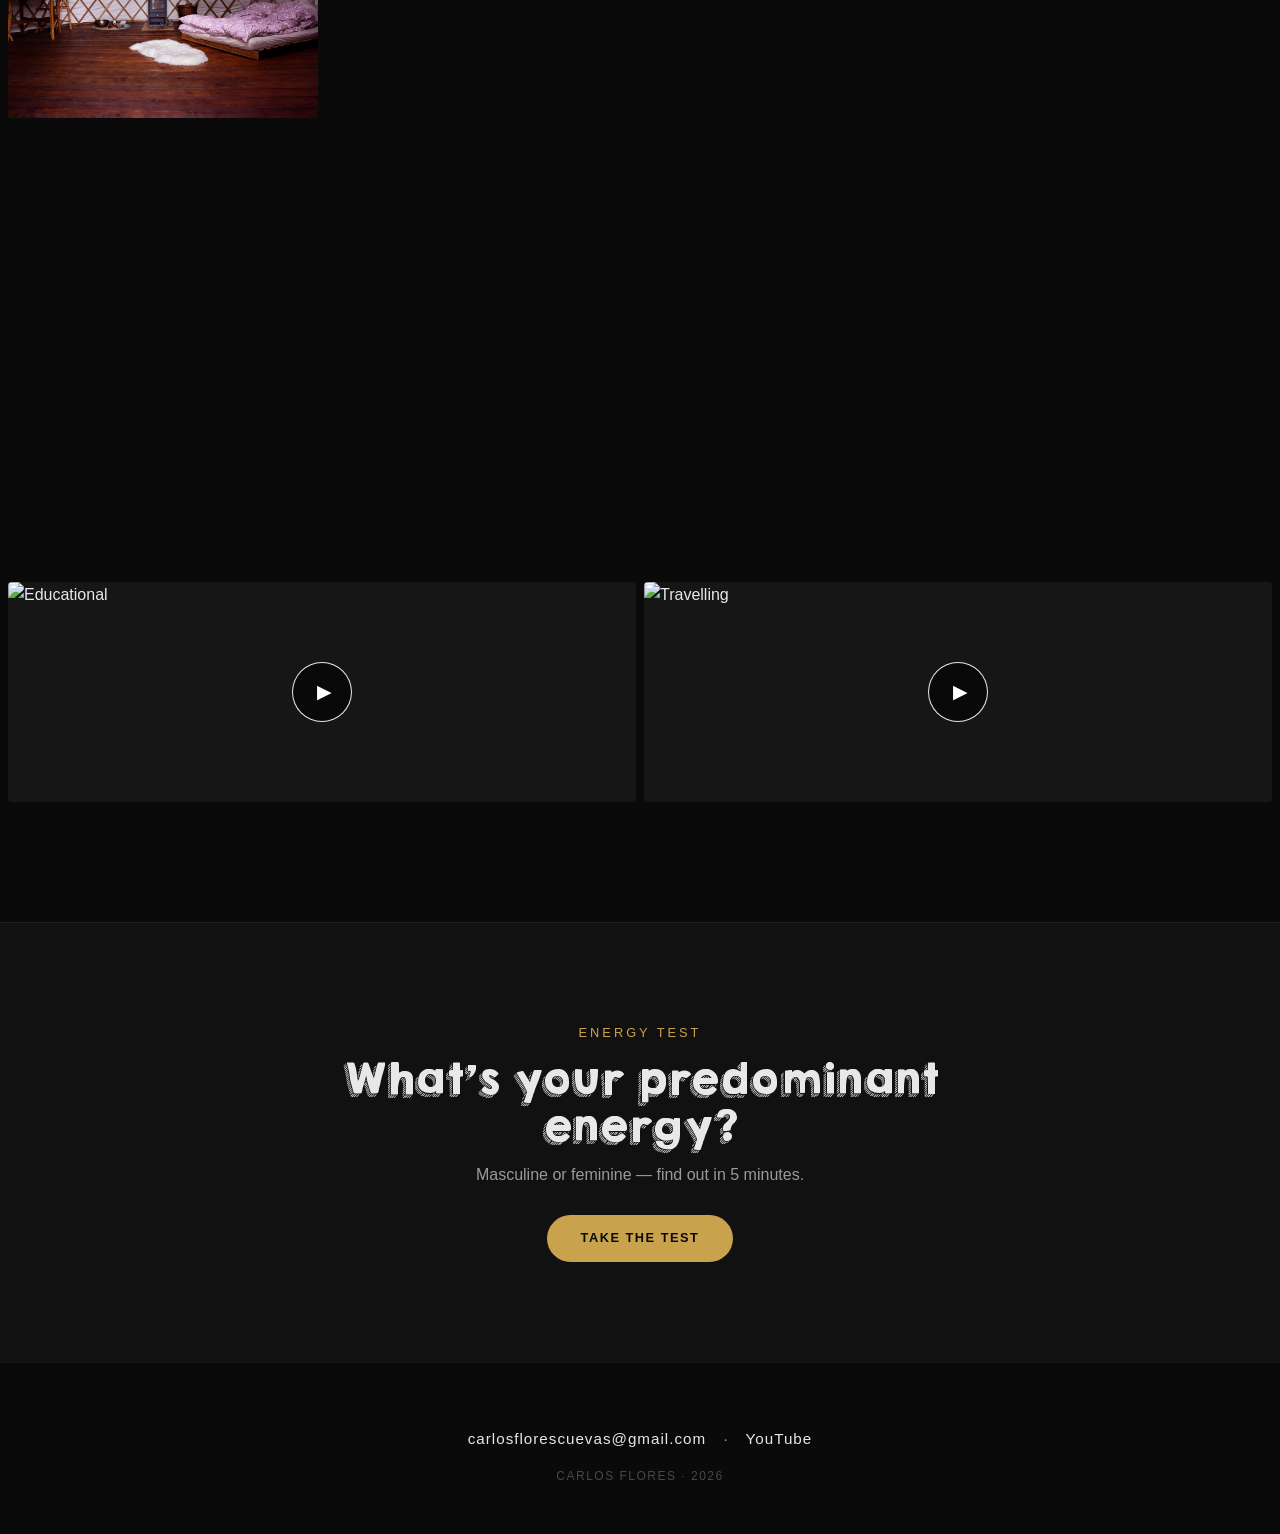
==== commit 31c894a5: "Reserve 5 tiles to their own filter tab + new display font Changes requested by Carlos:  - Four land" ====
--- a/index.html
+++ b/index.html
@@ -3,8 +3,8 @@
 <head>
     <meta charset="UTF-8">
     <meta name="viewport" content="width=device-width, initial-scale=1.0">
-    <title>Carlos Flores — Photo & Video</title>
-    <meta name="description" content="Carlos Flores — photographer & filmmaker based in Amsterdam. Photo & video work.">
+    <title>Carlos Flores — Audiovisual Artist</title>
+    <meta name="description" content="Carlos Flores — audiovisual artist based in Amsterdam. Photo & video work.">
     <link rel="stylesheet" href="style.css">
     <link rel="icon" href="assets/images/flower-of-life.png" type="image/png">
 </head>
@@ -34,7 +34,7 @@
         <div class="hero-overlay"></div>
         <div class="hero-content">
             <h1 class="hero-name">Carlos Flores</h1>
-            <p class="hero-tagline" data-i18n="hero.tagline">Photo & Video</p>
+            <p class="hero-tagline" data-i18n="hero.tagline">Audiovisual Artist</p>
         </div>
         <a href="#gallery" class="hero-scroll" aria-label="Scroll to gallery">↓</a>
     </section>
@@ -66,16 +66,16 @@
       <div class="gallery-item tile-wide" data-category="portraits"><img src="assets/images/gallery/portraits/winnow42-eyes-fixed.jpg" alt="" loading="lazy" width="1600" height="1067"></div>
       <div class="gallery-item tile-tall" data-category="portraits"><img src="assets/images/gallery/portraits/winnow8.jpg" alt="" loading="lazy" width="1067" height="1600"></div>
       <div class="gallery-item tile-tall" data-category="portraits"><img src="assets/images/gallery/portraits/mg-7360.jpg" alt="" loading="lazy" width="1236" height="1600"></div>
-      <div class="gallery-item tile-feature" data-category="landscapes"><img src="assets/images/gallery/landscapes/clon-lago-di-braies-1.jpg" alt="" loading="lazy" width="1600" height="1066"></div>
-      <div class="gallery-item" data-category="landscapes"><img src="assets/images/gallery/landscapes/img-6208-2.jpg" alt="" loading="lazy" width="1600" height="900"></div>
-      <div class="gallery-item tile-wide" data-category="landscapes"><img src="assets/images/gallery/landscapes/img-6657.jpg" alt="" loading="lazy" width="1600" height="1067"></div>
+      <div class="gallery-item tile-feature" data-category="landscapes" data-hide-in-all><img src="assets/images/gallery/landscapes/clon-lago-di-braies-1.jpg" alt="" loading="lazy" width="1600" height="1066"></div>
+      <div class="gallery-item" data-category="landscapes" data-hide-in-all><img src="assets/images/gallery/landscapes/img-6208-2.jpg" alt="" loading="lazy" width="1600" height="900"></div>
+      <div class="gallery-item tile-wide" data-category="landscapes" data-hide-in-all><img src="assets/images/gallery/landscapes/img-6657.jpg" alt="" loading="lazy" width="1600" height="1067"></div>
       <div class="gallery-item tile-tall" data-category="landscapes"><img src="assets/images/gallery/landscapes/img-7074.jpg" alt="" loading="lazy" width="1067" height="1600"></div>
       <div class="gallery-item tile-wide" data-category="landscapes"><img src="assets/images/gallery/landscapes/img-7078.jpg" alt="" loading="lazy" width="1600" height="1067"></div>
       <div class="gallery-item tile-tall" data-category="landscapes"><img src="assets/images/gallery/landscapes/img-7085.jpg" alt="" loading="lazy" width="1209" height="1600"></div>
       <div class="gallery-item tile-tall" data-category="landscapes"><img src="assets/images/gallery/landscapes/img-7298.jpg" alt="" loading="lazy" width="1067" height="1600"></div>
       <div class="gallery-item" data-category="landscapes"><img src="assets/images/gallery/landscapes/img-7997-2.jpg" alt="" loading="lazy" width="1600" height="1067"></div>
-      <div class="gallery-item tile-tall" data-category="landscapes"><img src="assets/images/gallery/landscapes/playa-4.jpg" alt="" loading="lazy" width="1067" height="1600"></div>
-      <div class="gallery-item gallery-item-video tile-wide" data-category="events" data-video="xTo8Jw4Avuc" data-title="Events Reel"><img src="https://i.ytimg.com/vi/xTo8Jw4Avuc/hqdefault.jpg" alt="Events Reel" loading="lazy"><span class="play-badge" aria-hidden="true">▶</span></div>
+      <div class="gallery-item tile-tall" data-category="landscapes" data-hide-in-all><img src="assets/images/gallery/landscapes/playa-4.jpg" alt="" loading="lazy" width="1067" height="1600"></div>
+      <div class="gallery-item gallery-item-video tile-wide" data-category="events" data-hide-in-all data-video="xTo8Jw4Avuc" data-title="Events Reel"><img src="https://i.ytimg.com/vi/xTo8Jw4Avuc/hqdefault.jpg" alt="Events Reel" loading="lazy"><span class="play-badge" aria-hidden="true">▶</span></div>
       <div class="gallery-item tile-feature" data-category="events"><img src="assets/images/gallery/events/130.jpg" alt="" loading="lazy" width="1600" height="1067"></div>
       <div class="gallery-item" data-category="events"><img src="assets/images/gallery/events/83.jpg" alt="" loading="lazy" width="1600" height="1067"></div>
       <div class="gallery-item tile-wide" data-category="events"><img src="assets/images/gallery/events/aquabattery-launch3.jpg" alt="" loading="lazy" width="1600" height="1000"></div>
--- a/style.css
+++ b/style.css
@@ -10,6 +10,27 @@
     src: url('assets/fonts/KGHAPPYSolid.ttf') format('truetype');
     font-weight: normal;
     font-display: swap;
+}
+/* Playfair Display — self-hosted variable weight (400–900) for the wordmark &
+   hero name. Self-hosted rather than loaded from Google's CDN so the site makes
+   no third-party request. Split by unicode-range exactly as Google serves it:
+   the latin file alone covers every accent plus ¿ ¡, so latin-ext is only ever
+   fetched if an extended character actually appears. */
+@font-face {
+    font-family: 'Playfair Display';
+    src: url('assets/fonts/PlayfairDisplay-latin.woff2') format('woff2');
+    font-weight: 400 900;
+    font-style: normal;
+    font-display: swap;
+    unicode-range: U+0000-00FF, U+0131, U+0152-0153, U+02BB-02BC, U+02C6, U+02DA, U+02DC, U+0304, U+0308, U+0329, U+2000-206F, U+20AC, U+2122, U+2191, U+2193, U+2212, U+2215, U+FEFF, U+FFFD;
+}
+@font-face {
+    font-family: 'Playfair Display';
+    src: url('assets/fonts/PlayfairDisplay-latin-ext.woff2') format('woff2');
+    font-weight: 400 900;
+    font-style: normal;
+    font-display: swap;
+    unicode-range: U+0100-02BA, U+02BD-02C5, U+02C7-02CC, U+02CE-02D7, U+02DD-02FF, U+0304, U+0308, U+0329, U+1D00-1DBF, U+1E00-1E9F, U+1EF2-1EFF, U+2020, U+20A0-20AB, U+20AD-20C0, U+2113, U+2C60-2C7F, U+A720-A7FF;
 }
 
 /* ===== RESET & BASE ===== */
@@ -26,6 +47,8 @@
     --radius: 4px;
     --transition: 0.3s ease;
     --grid-gap: 8px;
+    /* Display face for the wordmark & hero name. Swap this one line to retheme both. */
+    --font-display: 'Playfair Display', Georgia, 'Times New Roman', serif;
 }
 
 html { scroll-behavior: smooth; }
@@ -49,10 +72,11 @@
     top: 20px;
     left: 24px;
     z-index: 100;
-    font-family: 'KG Happy', 'Inter', sans-serif;
-    font-size: 1.05rem;
+    font-family: var(--font-display);
+    font-size: 1.2rem;
+    font-weight: 600;
     color: var(--gold) !important;
-    letter-spacing: 1.5px;
+    letter-spacing: 1px;
     white-space: nowrap;
     text-shadow: 0 1px 8px rgba(0,0,0,0.6);
     transition: opacity var(--transition);
@@ -170,19 +194,23 @@
     padding: 0 24px;
 }
 .hero-name {
-    font-family: 'Inter', sans-serif;
-    font-weight: 200;
+    font-family: var(--font-display);
+    font-weight: 600;
     font-size: clamp(2.4rem, 7vw, 5.2rem);
     color: #fff;
-    letter-spacing: clamp(2px, 0.4vw, 6px);
+    /* Serif needs far less tracking than the old thin sans did */
+    letter-spacing: clamp(0.5px, 0.15vw, 2px);
     line-height: 1.1;
-    margin-bottom: 16px;
+    margin-bottom: 18px;
     text-shadow: 0 2px 24px rgba(0,0,0,0.5);
 }
+/* Wide-tracked sans under the serif name — the contrast is the point, so this
+   deliberately stays on the body font. Tracking scales with the viewport so the
+   longer "ARTISTA AUDIOVISUAL" stays on one line down to ~320px. */
 .hero-tagline {
     font-size: clamp(0.7rem, 1vw, 0.85rem);
     color: rgba(255,255,255,0.85);
-    letter-spacing: 6px;
+    letter-spacing: clamp(2.5px, 1.2vw, 6px);
     text-transform: uppercase;
     font-weight: 400;
 }
@@ -473,8 +501,8 @@
     .tile-wide    { grid-column: span 2; }
     .tile-tall    { grid-row: span 2; }
 
-    .site-logo { font-size: 0.95rem; top: 16px; left: 16px; }
-    .hero-name { letter-spacing: 2px; }
+    .site-logo { font-size: 1.05rem; top: 16px; left: 16px; }
+    /* .hero-name / .hero-tagline tracking is handled by clamp() — no override here */
     .gallery-filters { gap: 6px; }
     .filter { padding: 7px 16px; font-size: 0.72rem; letter-spacing: 1px; }
 }
@@ -488,7 +516,6 @@
         grid-row: auto;
     }
     .tile-feature, .tile-tall { grid-row: span 2; }
-    .hero-tagline { letter-spacing: 4px; }
     .contact-line { font-size: 0.85rem; }
     .contact-sep { display: block; margin: 8px 0; }
 }
